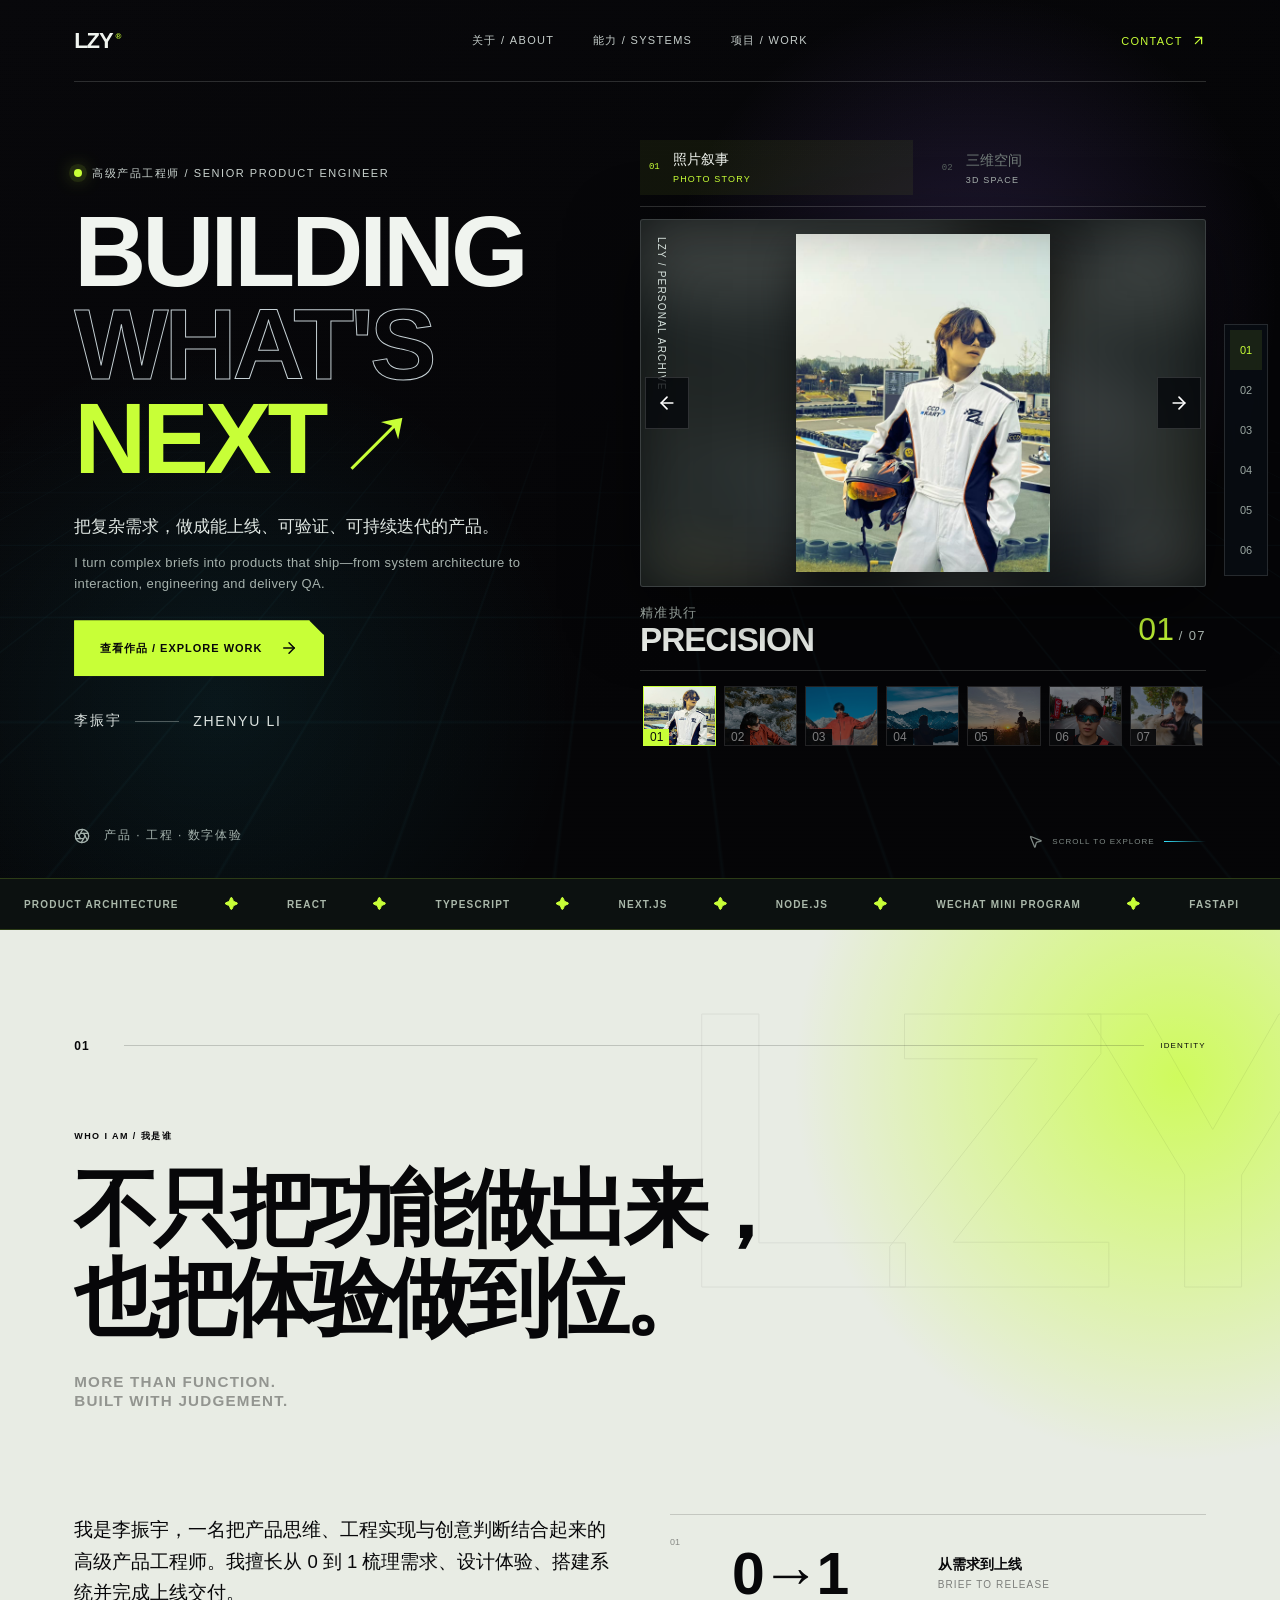
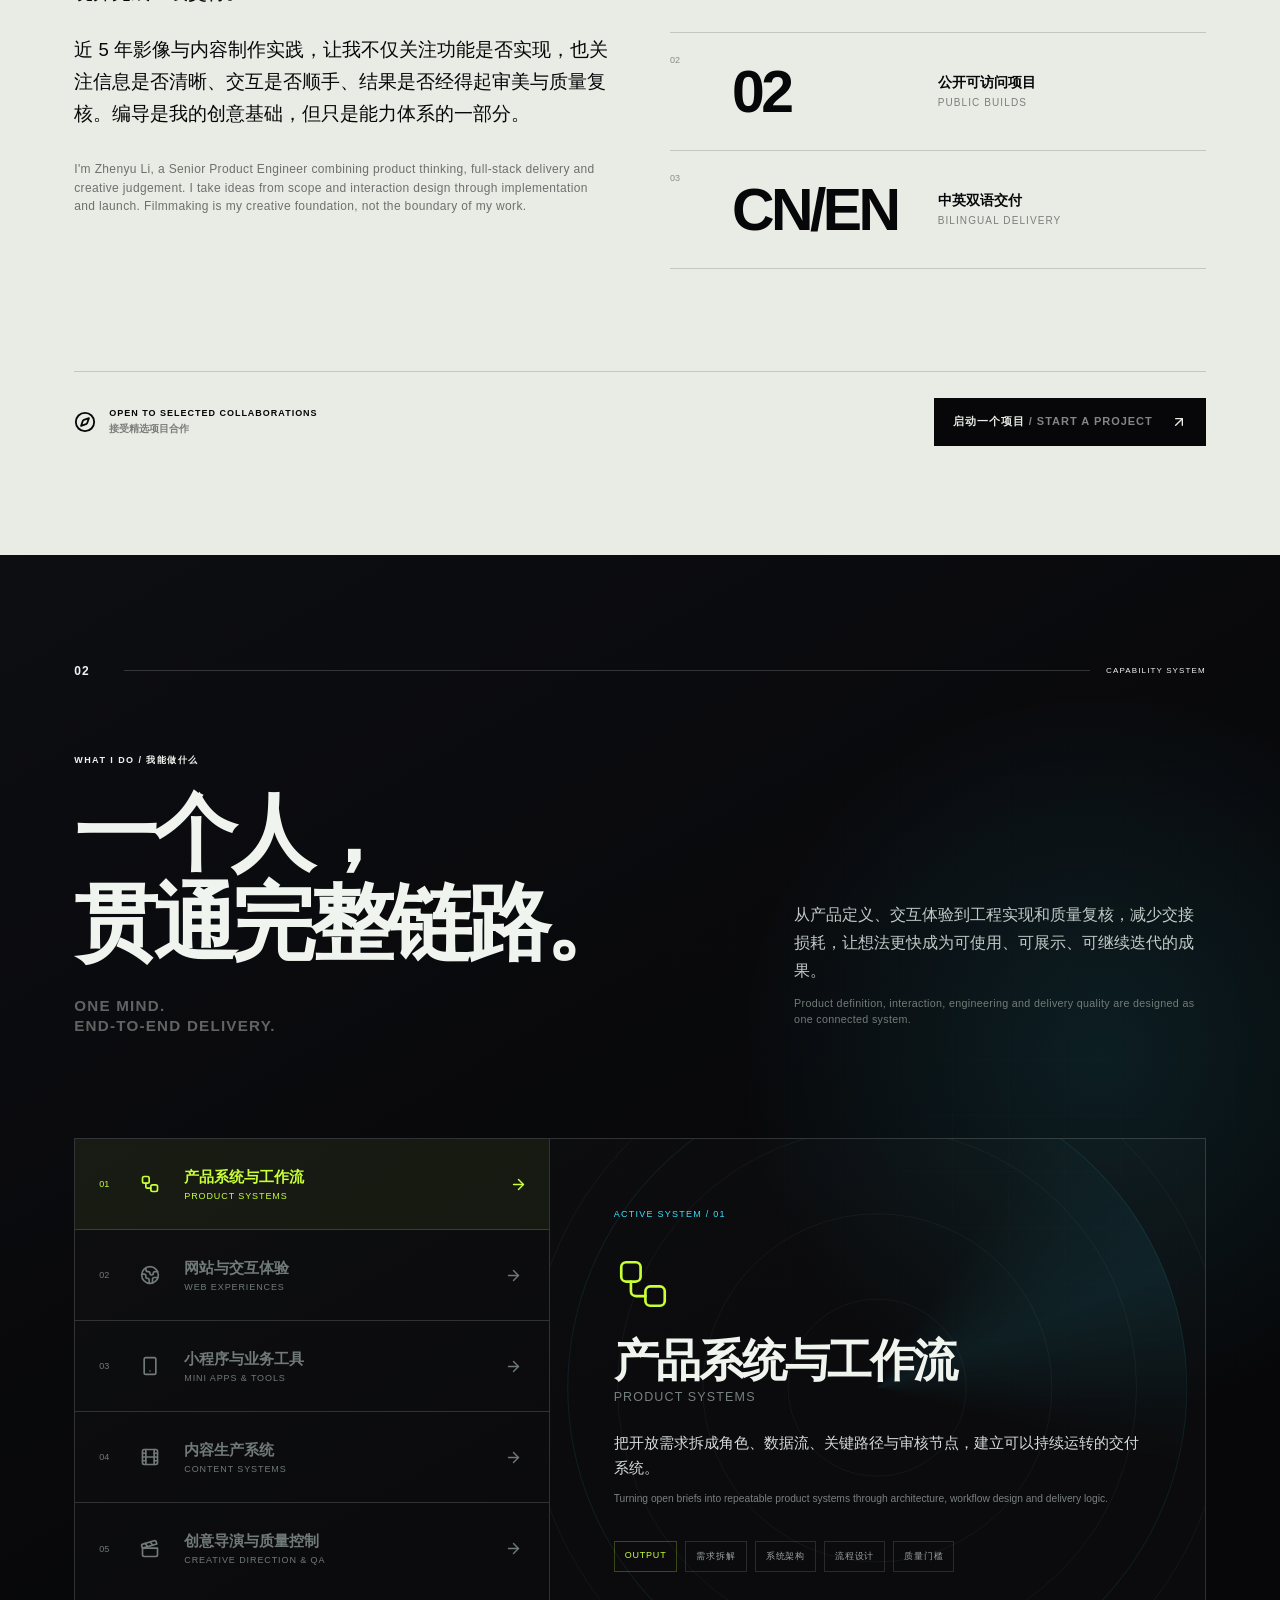
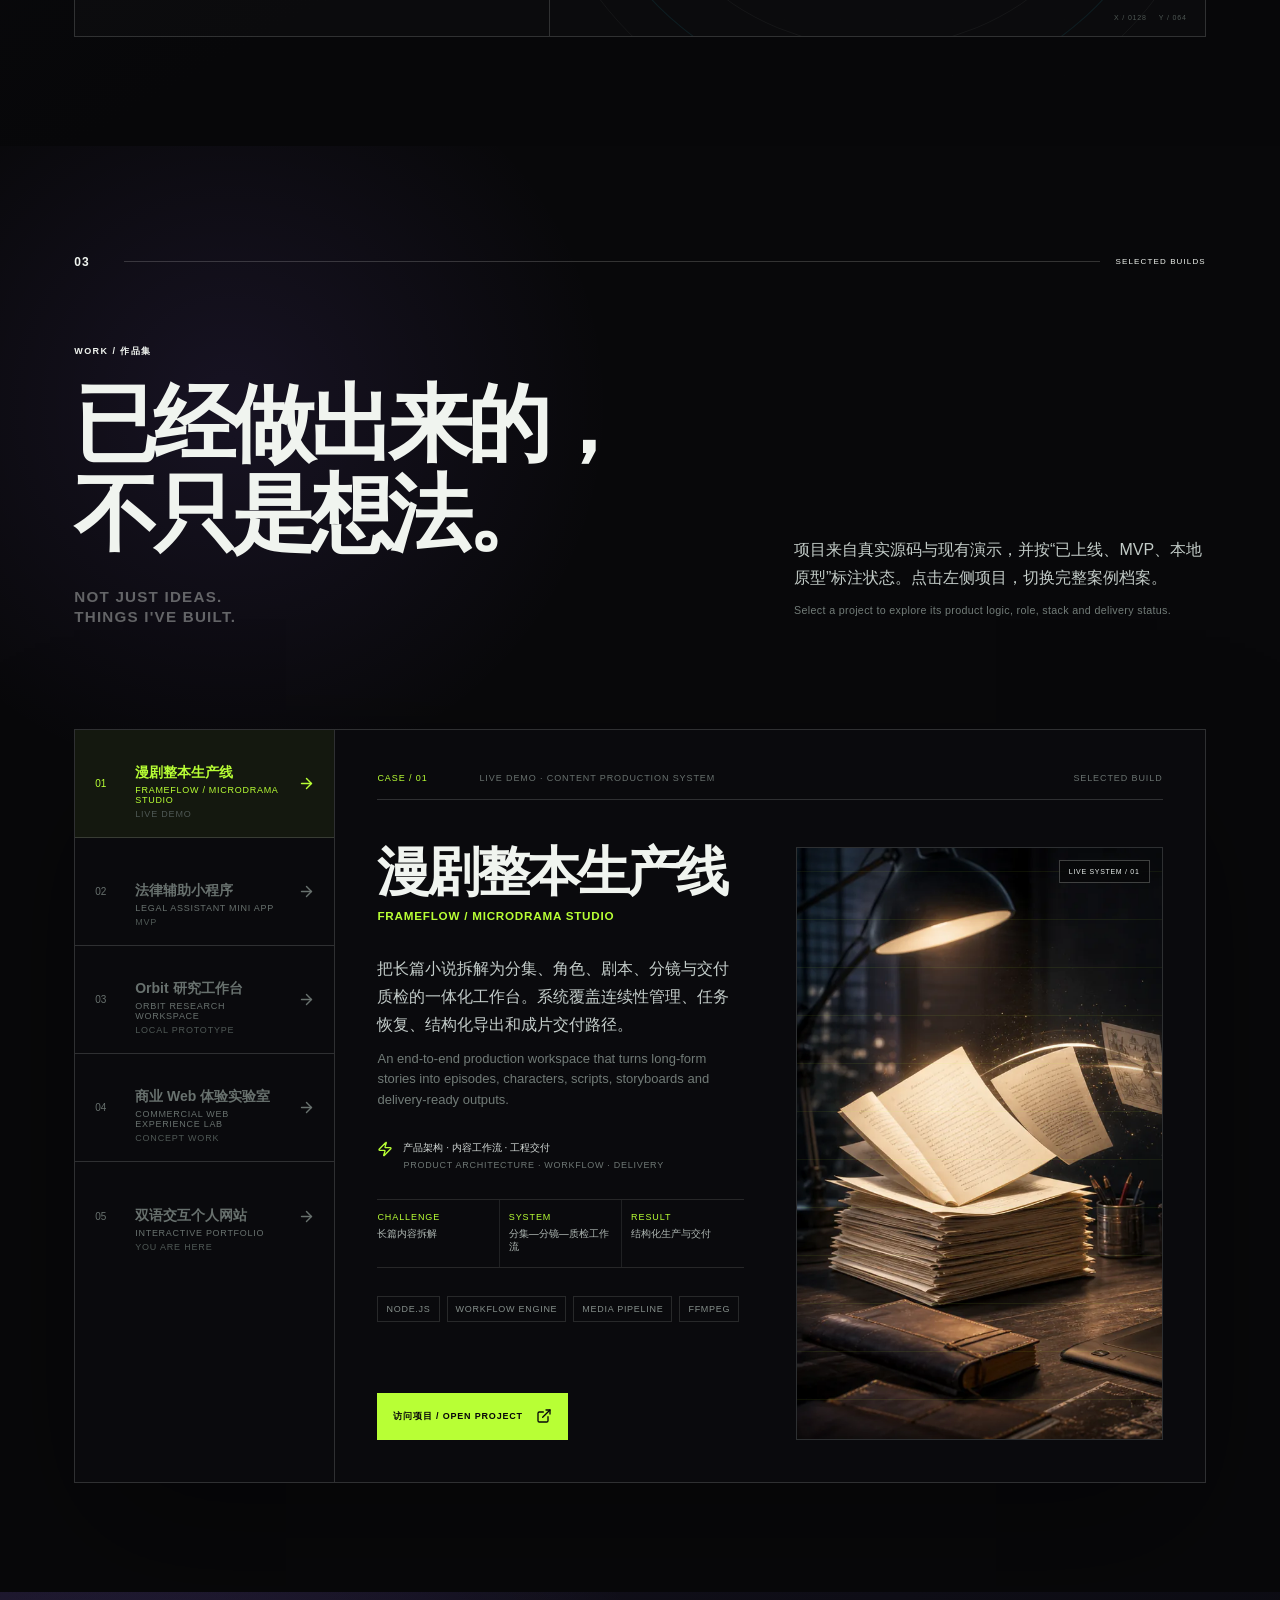
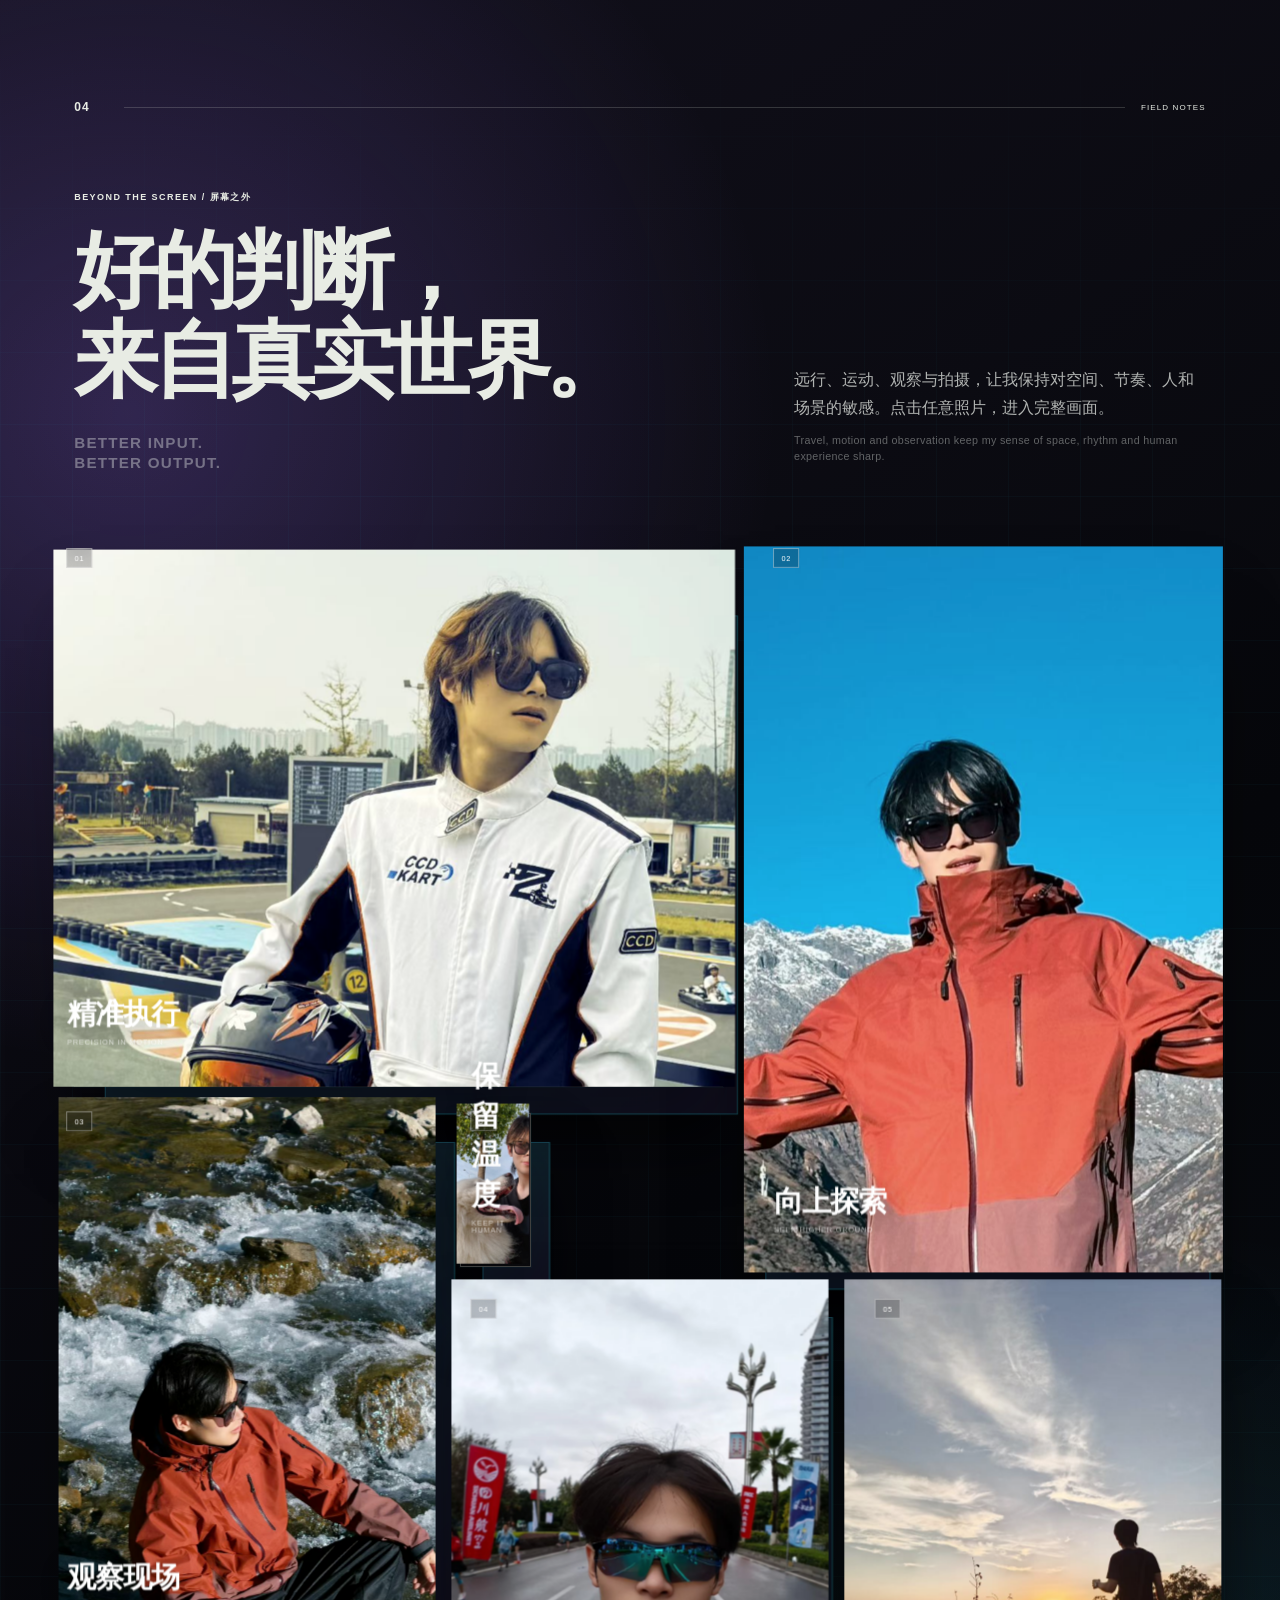
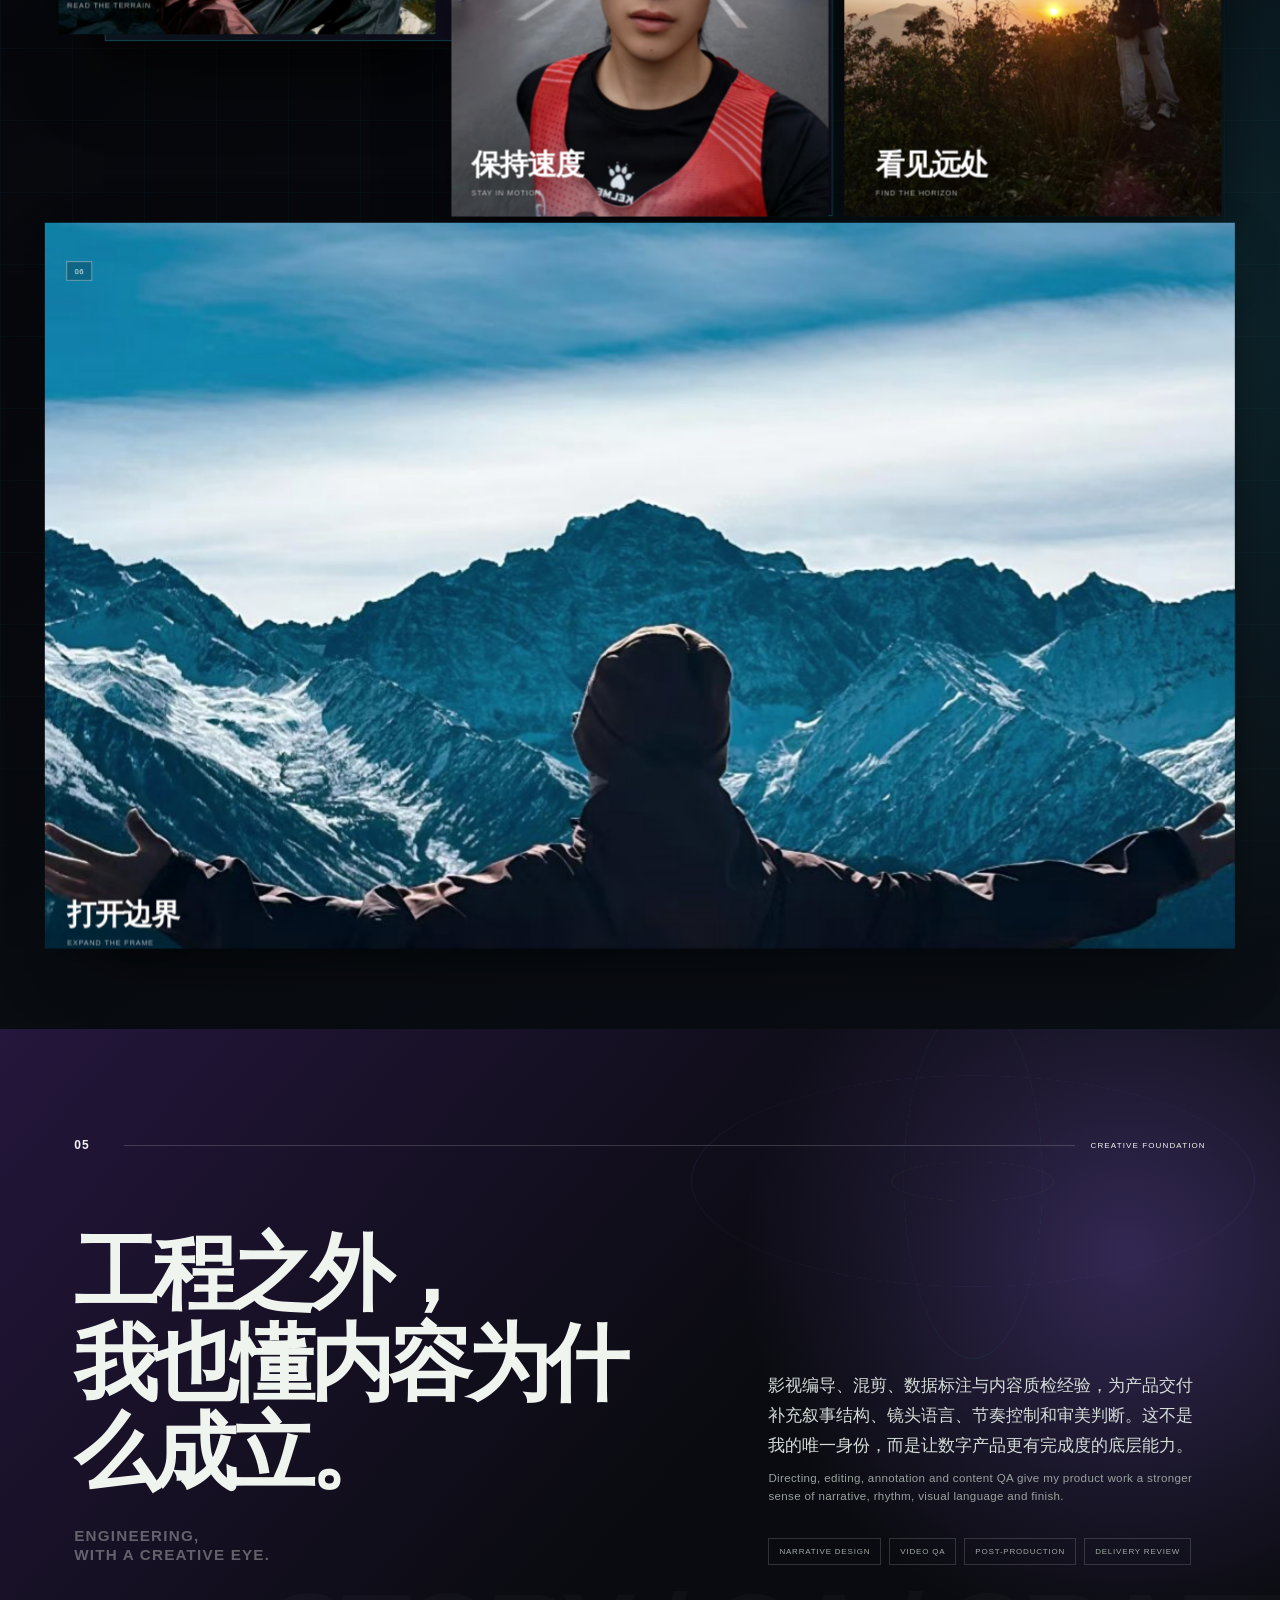
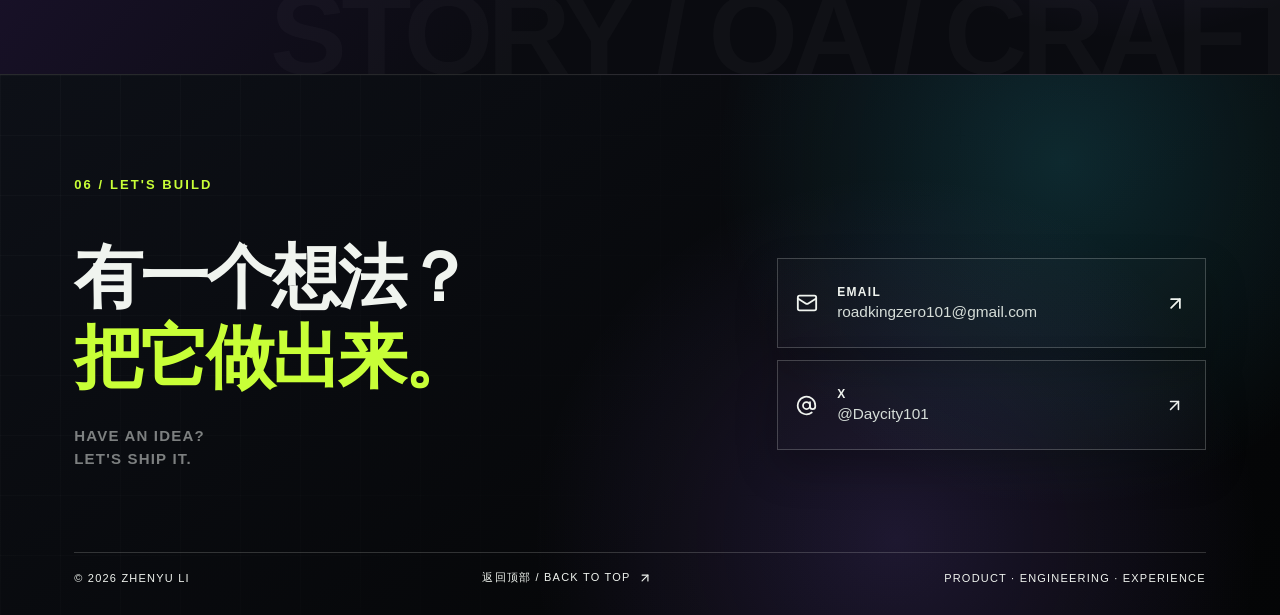
==== index.html @ 72f65be0 "Publish interactive 3D controls and photo viewer" ====
<!doctype html>
<html lang="zh-CN" translate="no" class="notranslate">
  <head>
    <meta charset="UTF-8" />
    <meta http-equiv="Content-Security-Policy" content="default-src 'self'; base-uri 'self'; object-src 'none'; script-src 'self'; style-src 'self' 'unsafe-inline' https://fonts.googleapis.com; font-src 'self' https://fonts.gstatic.com data:; img-src 'self' data: blob:; connect-src 'self'; media-src 'none'; frame-src 'none'; form-action 'none'; manifest-src 'self'; worker-src 'self' blob:; upgrade-insecure-requests" />
    <meta name="referrer" content="no-referrer" />
    <meta name="google" content="notranslate" />
    <meta name="viewport" content="width=device-width, initial-scale=1.0" />
    <meta name="description" content="把复杂需求做成可上线、可验证、可持续迭代的产品：从产品架构、交互体验到全栈实现，交付网站、微信小程序、业务工具与内容生产系统。" />
    <meta property="og:title" content="李振宇｜高级产品工程师 · 产品、工程与数字体验" />
    <meta property="og:description" content="产品架构、交互体验、全栈实现与完整交付。" />
    <meta property="og:image" content="/og-engineer.png" />
    <title>李振宇｜高级产品工程师 · 产品、工程与数字体验</title>
    <script type="module" crossorigin src="/assets/index-DLlQ-GCL.js"></script>
    <link rel="stylesheet" crossorigin href="/assets/index-OhyQdO5V.css">
  </head>
  <body>
    <div id="root"></div>
  </body>
</html>
---- assets/index-OhyQdO5V.css ----
@import "https://fonts.googleapis.com/css2?family=Kanit:wght@400;500;600;700;800;900&family=Noto+Sans+SC:wght@400;500;700;900&display=swap";:root{--ink:#070709;--ink-raised:#0e0f12;--paper:#e8ece4;--paper-strong:#f2f5ed;--text:#f0f4ef;--muted:#99a29e;--acid:#c8ff37;--cyan:#35e4ff;--orange:#ff6b43;--violet:#9d72ff;--line:#f0f4ef29;--dark-line:#07070929;--page-pad:clamp(22px, 5.8vw, 96px);--section-pad:clamp(86px, 8.5vw, 136px);--font-mono:"Kanit", monospace}*{box-sizing:border-box;margin:0;padding:0}html{scroll-behavior:smooth;background:var(--ink)}body{background:var(--ink);min-width:320px;color:var(--text);-webkit-font-smoothing:antialiased;font-family:Kanit,Noto Sans SC,sans-serif;overflow-x:hidden}button,a{color:inherit;font:inherit}a{text-decoration:none}button{background:0 0;border:0}button,a{-webkit-tap-highlight-color:transparent}button:focus-visible,a:focus-visible{outline:2px solid var(--cyan);outline-offset:4px}img{max-width:100%}::selection{color:var(--ink);background:var(--acid)}main{background:var(--ink);position:relative;overflow:clip}.scroll-progress{z-index:500;transform-origin:0;background:linear-gradient(90deg, var(--acid), var(--cyan), var(--violet));height:3px;position:fixed;inset:0 0 auto;box-shadow:0 0 16px #35e4ff8c}.pointer-glow{z-index:1;pointer-events:none;mix-blend-mode:screen;background:radial-gradient(circle,#35e4ff1c,#9d72ff0b 40%,#0000 70%);border-radius:50%;width:380px;height:380px;position:fixed}.hero{z-index:2;min-height:max(100svh,860px);padding:0 var(--page-pad) 36px;isolation:isolate;background:radial-gradient(circle at 76% 34%,#9d72ff2e,#0000 27%),radial-gradient(circle at 17% 80%,#35e4ff14,#0000 28%),linear-gradient(150deg,#08080b,#050507 66%);position:relative;overflow:hidden}.hero:before{content:"";z-index:-3;opacity:.55;background-color:#0000;background-image:linear-gradient(90deg,#0000 49.9%,#c8ff3717 50%,#0000 50.1%),linear-gradient(#0000 49.9%,#35e4ff12 50%,#0000 50.1%);background-position:0 0,0 0;background-repeat:repeat,repeat;background-size:220px 220px;background-attachment:scroll,scroll;background-origin:padding-box,padding-box;background-clip:border-box,border-box;position:absolute;inset:-40% -20%;transform:rotate(-9deg)}.hero-grid{z-index:-2;opacity:.38;transform-origin:50% 0;background-image:linear-gradient(#35e4ff33 1px,#0000 1px),linear-gradient(90deg,#35e4ff33 1px,#0000 1px);background-size:62px 62px;position:absolute;inset:48% -30% -55%;transform:perspective(520px)rotateX(63deg);-webkit-mask-image:linear-gradient(#0000,#000 16% 62%,#0000 92%);mask-image:linear-gradient(#0000,#000 16% 62%,#0000 92%)}.hero-noise{z-index:-1;pointer-events:none;opacity:.12;background-image:repeating-linear-gradient(0deg,#0000 0 3px,#ffffff0b 4px);position:absolute;inset:0}.nav{z-index:50;border-bottom:1px solid var(--line);grid-template-columns:1fr auto 1fr;align-items:center;max-width:1580px;height:82px;margin:0 auto;display:grid;position:relative}.nav-brand{letter-spacing:-.05em;width:max-content;font-size:22px;font-weight:900}.nav-brand span{color:var(--acid);letter-spacing:0;margin-left:3px;font-size:8px;position:relative;top:-9px}.nav-links{align-items:center;gap:clamp(20px,3vw,48px);display:flex}.nav-links a,.nav-contact{color:#c5cdca;letter-spacing:.12em;white-space:nowrap;font-size:10px;position:relative}.nav-links a:after{content:"";transform-origin:100%;background:var(--acid);height:1px;transition:transform .22s;position:absolute;bottom:-8px;left:0;right:0;transform:scaleX(0)}.nav-links a:hover:after{transform-origin:0;transform:scaleX(1)}.nav-contact{color:var(--acid);justify-self:end;align-items:center;gap:8px;display:inline-flex}.hero-layout{grid-template-columns:minmax(520px,1.06fr) minmax(500px,.94fr);align-items:center;gap:clamp(24px,4vw,72px);width:100%;max-width:1580px;min-height:calc(max(100svh,860px) - 118px);margin:0 auto;display:grid;position:relative}.hero-copy{z-index:6;padding:38px 0 82px;position:relative}.hero-kicker{color:#c9d2ce;letter-spacing:.14em;align-items:center;gap:10px;margin-bottom:clamp(26px,3vw,44px);font-size:10px;display:flex}.live-dot{background:var(--acid);border-radius:50%;width:8px;height:8px;animation:2.3s ease-in-out infinite live-pulse;box-shadow:0 0 0 5px #c8ff3717,0 0 18px #c8ff37cc}@keyframes live-pulse{50%{box-shadow:0 0 0 9px #c8ff3700,0 0 25px #c8ff37f2}}.hero h1{letter-spacing:-.075em;width:max-content;font-size:clamp(78px,9.15vw,154px);font-weight:900;line-height:.74;position:relative}.hero h1>span{display:block}.hero-title__outline{color:#0000;-webkit-text-stroke:1px #f0f4efb8;font-size:.82em}.hero-title__dot{color:var(--acid);-webkit-text-stroke:0;text-shadow:0 0 34px #c8ff378c;font-size:1.04em;position:absolute;bottom:-.06em;right:-.17em}.hero-intro{grid-template-columns:minmax(230px,.78fr) minmax(330px,1.22fr);align-items:end;gap:34px;max-width:760px;margin-top:clamp(38px,5vw,74px);display:grid}.hero-intro p{color:#e1e8e4;font-size:clamp(15px,1.22vw,20px);line-height:1.55}.hero-intro p small,.section-heading>p small,.about-manifesto>small,.foundation-copy p small{color:var(--muted);letter-spacing:.03em;margin-top:10px;font-size:.67em;line-height:1.55;display:block}.hero-actions{align-items:center;gap:24px;display:flex}.primary-action,.contact-button{border:1px solid var(--acid);min-height:54px;color:var(--ink);letter-spacing:.09em;background:var(--acid);justify-content:center;align-items:center;gap:18px;padding:0 20px;font-size:10px;font-weight:700;display:inline-flex;box-shadow:0 14px 40px #c8ff3721}.primary-action{clip-path:polygon(0 0,calc(100% - 15px) 0,100% 15px,100% 100%,0 100%);min-width:250px}.text-action{color:#c6d0cb;letter-spacing:.11em;border-bottom:1px solid #f0f4ef73;padding:10px 0;font-size:9px}.hero-signature{color:#dbe2df;letter-spacing:.12em;align-items:center;gap:14px;margin-top:clamp(46px,5.5vw,84px);font-size:10px;display:flex}.hero-signature i{background:#f0f4ef4d;width:44px;height:1px}.hero-signature small{color:#69736f;letter-spacing:.12em;margin-left:auto;font-size:8px}.hero-visual{z-index:5;height:min(760px,100svh - 110px);min-height:650px;position:relative}.hero-stage{isolation:isolate;perspective:1800px;width:100%;height:100%;transform-style:preserve-3d;touch-action:pan-y;position:relative}.hero-experience,.hero-experience__panel{width:100%;height:100%;position:relative}.hero-experience__panel{position:absolute;inset:0}.stage-mode-switch{z-index:24;-webkit-backdrop-filter:blur(14px);backdrop-filter:blur(14px);background:#05070ac7;border:1px solid #f0f4ef24;gap:5px;padding:4px;display:flex;position:absolute;top:18px;left:20px;box-shadow:0 16px 44px #00000047}.stage-mode-switch button{cursor:pointer;color:#727d79;text-align:left;background:0 0;border:1px solid #0000;grid-template-columns:18px 1fr;align-items:center;column-gap:6px;min-width:112px;min-height:37px;padding:6px 9px;transition:color .18s,border-color .18s,background .18s,transform .18s;display:grid}.stage-mode-switch button span{color:#56605c;font-family:var(--font-mono);grid-row:1/3;font-size:7px}.stage-mode-switch button small{color:#56605c;letter-spacing:.13em;font-size:5px}.stage-mode-switch button:hover,.stage-mode-switch button:focus-visible,.stage-mode-switch button.is-active{color:#f0f4ef;background:#c8ff3712;border-color:#c8ff376b;transform:translateY(-1px)}.stage-mode-switch button.is-active span,.stage-mode-switch button.is-active small{color:var(--acid)}.hero-stage--photo{overflow:clip}.hero-stage--photo:before{content:"";z-index:0;clip-path:polygon(0 0,calc(100% - 22px) 0,100% 22px,100% 100%,0 100%);pointer-events:none;background:radial-gradient(circle at 22% 38%,#35e4ff17,#0000 38%),radial-gradient(circle at 77% 68%,#c8ff3714,#0000 32%);border:1px solid #f0f4ef14;position:absolute;inset:5% 1% 5% 0}.hero-stage--webgl{clip-path:polygon(0 0,calc(100% - 28px) 0,100% 28px,100% 100%,0 100%);background:radial-gradient(circle at 50% 44%,#35e4ff1f,#0000 32%),radial-gradient(circle at 72% 72%,#9d72ff24,#0000 28%),linear-gradient(145deg,#10151be0,#0506098c);border:1px solid #f0f4ef24;overflow:hidden;box-shadow:inset 0 0 0 1px #ffffff05,inset 0 -90px 150px #0000006b,0 44px 110px #00000061}.hero-stage--webgl:before{content:"";z-index:1;opacity:.23;pointer-events:none;background-color:#0000;background-image:linear-gradient(#35e4ff1a 1px,#0000 1px),linear-gradient(90deg,#35e4ff1a 1px,#0000 1px);background-position:0 0,0 0;background-repeat:repeat,repeat;background-size:58px 58px;background-attachment:scroll,scroll;background-origin:padding-box,padding-box;background-clip:border-box,border-box;position:absolute;inset:0;-webkit-mask-image:linear-gradient(#0000 1%,#000 24% 76%,#0000);mask-image:linear-gradient(#0000 1%,#000 24% 76%,#0000)}.hero-stage--webgl:after{content:"";z-index:9;transform-origin:100% 0;pointer-events:none;background:#c8ff3714;border-left:1px solid #c8ff378c;width:28px;height:28px;position:absolute;top:0;right:0;transform:skewY(45deg)}.hero-immersive-stage{z-index:3;inset:0;position:absolute!important}.immersive-stage__canvas{z-index:2;touch-action:pan-y;outline:none}.webgl-shell{z-index:1;pointer-events:none;position:absolute;inset:8% 7% 10%}.webgl-shell:before,.webgl-shell:after,.webgl-shell i{content:"";border:1px solid #35e4ff21;border-radius:50%;position:absolute;inset:0;transform:rotateX(72deg)rotate(-8deg);box-shadow:0 0 38px #35e4ff0a}.webgl-shell:after{border-color:#9d72ff29;inset:12%;transform:rotateY(70deg)rotate(17deg)}.webgl-shell i:first-child{border-color:#c8ff3724;inset:21% 8%;transform:rotateX(58deg)rotate(42deg)}.webgl-shell i:nth-child(2){border-color:#35e4ff33;animation:3.6s ease-in-out infinite webgl-shell-pulse;inset:28%}.webgl-shell i:nth-child(3){border-color:#c8ff3738;animation:3.6s ease-in-out 1.2s infinite webgl-shell-pulse;inset:43%}@keyframes webgl-shell-pulse{0%,to{opacity:.25;scale:.82}50%{opacity:.9;scale:1.06}}.webgl-status{z-index:8;color:#68736f;letter-spacing:.14em;pointer-events:none;justify-content:space-between;align-items:center;font-size:7px;display:flex;position:absolute;top:18px;left:18px;right:18px}.webgl-status span{color:var(--cyan);align-items:center;gap:8px;display:inline-flex}.webgl-status span i{background:var(--acid);width:5px;height:5px;box-shadow:0 0 12px var(--acid);border-radius:50%;animation:1.6s ease-in-out infinite webgl-live}.webgl-loader{z-index:4;color:#74807b;letter-spacing:.16em;place-content:center;justify-items:center;gap:13px;font-size:7px;display:grid;position:absolute;inset:0}.webgl-loader span{background:#f0f4ef1f;width:54px;height:1px;overflow:hidden}.webgl-loader span:after{content:"";background:var(--acid);width:45%;height:100%;box-shadow:0 0 12px var(--acid);animation:1.1s ease-in-out infinite alternate webgl-load;display:block}@keyframes webgl-load{to{transform:translate(122%)}}@keyframes webgl-live{50%{opacity:.25}}.immersive-stage__node-label{border:1px solid color-mix(in srgb, var(--node-color) 55%, transparent);color:#eef7f5;min-width:104px;box-shadow:0 0 24px color-mix(in srgb, var(--node-color) 18%, transparent);-webkit-backdrop-filter:blur(10px);backdrop-filter:blur(10px);white-space:nowrap;text-align:left;background:#05070bc2;padding:7px 10px;transition:border-color .18s,transform .18s,background .18s;display:grid;transform:translateY(0)}.immersive-stage__node-label span{font-size:10px;font-weight:700}.immersive-stage__node-label small{color:var(--node-color);letter-spacing:.14em;margin-top:2px;font-size:6px}.immersive-stage__node-label.is-active{border-color:var(--node-color);background:#070a0feb;transform:translateY(-4px)}.immersive-stage__project-nav{z-index:8;gap:6px;display:flex;position:absolute;bottom:48px;right:17px}.immersive-stage__reset{z-index:8;cursor:pointer;color:#d9e6e1;min-height:34px;font-family:var(--font-mono);letter-spacing:.08em;-webkit-backdrop-filter:blur(10px);backdrop-filter:blur(10px);background:#05070bb8;border:1px solid #f0f4ef38;align-items:center;gap:6px;padding:7px 10px;font-size:8px;transition:border-color .18s,color .18s,background .18s;display:inline-flex;position:absolute;top:54px;left:15px}.immersive-stage__reset span{color:var(--acid);font-size:14px;line-height:1}.immersive-stage__reset small{color:#8b9994;letter-spacing:.1em;font-size:6px}.immersive-stage__reset:hover,.immersive-stage__reset:focus-visible{border-color:var(--acid);color:#fff;background:#0e150ef0}.immersive-stage__project-nav button{cursor:pointer;color:#fff;text-align:left;-webkit-backdrop-filter:blur(10px);backdrop-filter:blur(10px);background:#05070bbd;border:1px solid #ffffff21;grid-template-columns:9px 1fr;align-items:center;column-gap:7px;min-width:104px;min-height:44px;padding:7px 9px;transition:transform .18s,border-color .18s,background .18s;display:grid}.immersive-stage__project-nav button:hover,.immersive-stage__project-nav button:focus-visible{border-color:var(--node-color);background:#090d12eb;transform:translateY(-4px)}.immersive-stage__project-nav i{background:var(--node-color);width:6px;height:6px;box-shadow:0 0 12px var(--node-color);border-radius:50%;grid-row:1/3}.immersive-stage__project-nav span{font-size:8px;font-weight:650}.immersive-stage__project-nav small{color:#83908c;letter-spacing:.12em;grid-column:2;font-size:5px}.depth-field{z-index:0;pointer-events:none;width:120%;height:120%;position:absolute;inset:-10%}.hero-depth-plane{z-index:1;pointer-events:none;transform-style:preserve-3d;position:absolute}.hero-depth-plane--back{background-color:#0000;background-image:linear-gradient(#35e4ff14 1px,#0000 1px),linear-gradient(90deg,#35e4ff14 1px,#0000 1px);background-position:0 0,0 0;background-repeat:repeat,repeat;background-size:44px 44px;background-attachment:scroll,scroll;background-origin:padding-box,padding-box;background-clip:border-box,border-box;border:1px solid #35e4ff21;inset:11% 5% 18% 3%;transform:translateZ(-160px)rotateY(-17deg)rotateX(7deg);box-shadow:inset 0 0 120px #35e4ff09}.hero-depth-plane--front{filter:drop-shadow(0 0 16px #c8ff371a);border-top:1px solid #c8ff3747;border-right:1px solid #c8ff372e;width:31%;height:19%;top:7%;right:5%;transform:translateZ(185px)rotateY(-10deg)}.hero-depth-plane--front:before,.hero-depth-plane--front:after{content:"";background:var(--acid);position:absolute;box-shadow:0 0 15px #c8ff37b8}.hero-depth-plane--front:before{width:42%;height:3px;top:-2px;left:0}.hero-depth-plane--front:after{width:3px;height:36%;top:12px;right:-2px}.portrait-rig{transform-style:preserve-3d;cursor:grab;position:absolute;inset:3% 1% 11% 0}.portrait-rig:active{cursor:grabbing}.portrait-card{aspect-ratio:3/4;z-index:3;transform-origin:50%;clip-path:polygon(0 0,92% 0,100% 7%,100% 100%,0 100%);background:#121317;border:1px solid #f0f4ef47;width:auto;max-width:78%;height:79%;transition:top .42s cubic-bezier(.22,1,.36,1),width .42s cubic-bezier(.22,1,.36,1),height .42s cubic-bezier(.22,1,.36,1),aspect-ratio .42s cubic-bezier(.22,1,.36,1);position:absolute;top:10%;bottom:auto;left:50%;overflow:hidden;transform:translate(-50%)translateZ(-5px)rotateY(4deg)rotateX(-1deg);box-shadow:42px 72px 130px #000000ad,-14px 0 44px #35e4ff14,0 0 0 10px #ffffff05}.portrait-card--landscape{aspect-ratio:4/3;width:92%;max-width:none;height:auto;top:18%}.portrait-card:after{content:"";z-index:2;pointer-events:none;background:linear-gradient(#0707090d,#0000 45%,#070709d1),linear-gradient(115deg,#35e4ff14,#0000 32%,#c8ff370d);position:absolute;inset:0}.portrait-card>img{object-fit:cover;filter:saturate(.92)contrast(1.05);width:100%;height:100%;position:absolute;inset:0}.portrait-card__grid{z-index:3;opacity:.24;pointer-events:none;background-image:linear-gradient(#ffffff1a 1px,#0000 1px),linear-gradient(90deg,#ffffff1a 1px,#0000 1px);background-size:25% 20%;position:absolute;inset:0;-webkit-mask-image:linear-gradient(#000,#0000 42%,#000);mask-image:linear-gradient(#000,#0000 42%,#000)}.portrait-card__top,.portrait-card__bottom{z-index:4;color:#ffffffd1;display:flex;position:absolute;left:22px;right:22px}.portrait-card__top{letter-spacing:.14em;justify-content:space-between;font-size:8px;top:20px}.portrait-card__bottom{flex-direction:column;bottom:24px}.portrait-card__bottom span{color:var(--acid);letter-spacing:.13em;font-size:12px;font-weight:700}.portrait-card__bottom strong{color:#fff;letter-spacing:-.045em;margin-top:3px;font-size:clamp(28px,3vw,48px);font-weight:900;line-height:1}.portrait-card__bottom small{letter-spacing:.15em;margin-top:10px;font-size:8px}.portrait-orbit{z-index:1;pointer-events:none;transform-style:preserve-3d;border:1px solid #35e4ff38;border-radius:50%;position:absolute}.portrait-orbit:before,.portrait-orbit:after{content:"";background:var(--cyan);box-shadow:0 0 18px var(--cyan);border-radius:50%;position:absolute}.portrait-orbit--one{animation:14s linear infinite orbit-spin-one;inset:19% -2% -4% 3%;transform:translateZ(10px)rotateX(72deg)rotate(-18deg)}.portrait-orbit--one:before{width:6px;height:6px;top:13%;left:5%}.portrait-orbit--two{border-color:#c8ff372b;animation:18s linear infinite reverse orbit-spin-two;inset:1% 9% 4% -4%;transform:translateZ(72px)rotateY(70deg)rotate(11deg)}.portrait-orbit--two:after{background:var(--acid);width:5px;height:5px;box-shadow:0 0 18px var(--acid);bottom:19%;right:3%}@keyframes orbit-spin-one{to{transform:translateZ(10px)rotateX(72deg)rotate(342deg)}}@keyframes orbit-spin-two{to{transform:translateZ(72px)rotateY(70deg)rotate(371deg)}}.portrait-depth-tag{z-index:8;border-left:2px solid var(--acid);color:#c7d0cc;letter-spacing:.12em;background:#070709bf;padding:6px 7px;font-size:7px;position:absolute;transform:translateZ(95px)}.portrait-depth-tag--one{top:11%;left:1%}.portrait-depth-tag--two{border-color:var(--cyan);top:29%;right:12%}.hero-stage__hud{z-index:9;border-top:1px solid var(--line);color:#6d7773;letter-spacing:.12em;pointer-events:none;justify-content:space-between;align-items:center;padding-top:13px;font-size:8px;display:flex;position:absolute;bottom:10%;left:1%;right:3%}.hero-stage__hud span{color:var(--cyan);align-items:center;gap:7px;display:inline-flex}.hero-selector{z-index:12;overscroll-behavior-x:contain;scroll-snap-type:x proximity;scrollbar-width:none;gap:5px;scroll-padding-inline:2%;display:flex;position:absolute;bottom:1.5%;left:2%;right:2%;overflow-x:auto}.hero-selector::-webkit-scrollbar{display:none}.hero-selector button{cursor:pointer;color:#69736f;text-align:left;-webkit-backdrop-filter:blur(10px);backdrop-filter:blur(10px);scroll-snap-align:center;background:#070709b8;border:1px solid #f0f4ef26;flex:1;grid-template-columns:18px 1fr;align-items:center;column-gap:8px;width:auto;min-width:76px;min-height:41px;padding:0 7px;transition:color .18s,border-color .18s,transform .18s;display:grid}.hero-selector button span{grid-row:1/3;font-size:9px}.hero-selector button i{transform-origin:0;background:currentColor;width:100%;height:1px;transition:transform .22s;transform:scaleX(.25)}.hero-selector button b{letter-spacing:.1em;font-size:7px;font-weight:500}.hero-selector button:hover,.hero-selector button.is-active{color:var(--acid);border-color:#c8ff3799;transform:translateY(-4px)}.hero-selector button.is-active i{transform:scaleX(1)}.hero-coordinate{bottom:34px;left:var(--page-pad);color:#4f5955;letter-spacing:.13em;gap:14px;font-size:7px;display:flex;position:absolute}.scroll-cue{right:var(--page-pad);color:#7f8985;letter-spacing:.13em;align-items:center;gap:9px;font-size:8px;display:flex;position:absolute;bottom:29px}.scroll-cue i{background:linear-gradient(90deg, var(--cyan), transparent);width:42px;height:1px;animation:1.8s ease-in-out infinite cue-line;overflow:hidden}@keyframes cue-line{50%{transform-origin:100%;transform:scaleX(.4)}}.ticker{z-index:10;color:var(--ink);background:var(--acid);border-top:1px solid #07070929;border-bottom:1px solid #07070929;position:relative;overflow:hidden}.ticker-track{width:max-content;min-width:200%;animation:34s linear infinite ticker-move;display:flex}.ticker span{letter-spacing:.12em;white-space:nowrap;align-items:center;gap:46px;height:50px;padding:0 24px;font-size:10px;font-weight:700;display:flex}.ticker b{font-size:13px}@keyframes ticker-move{to{transform:translate(-50%)}}.about,.capabilities,.projects,.field-notes,.foundation{z-index:8;padding:var(--section-pad) var(--page-pad);position:relative}.about>*,.capabilities>*,.projects>*,.field-notes>*,.foundation>*{z-index:2;max-width:1480px;margin-left:auto;margin-right:auto;position:relative}.section-index{letter-spacing:.14em;grid-template-columns:34px 1fr auto;align-items:center;gap:16px;width:100%;margin-bottom:clamp(52px,6vw,92px);font-size:8px;display:grid}.section-index span{font-size:12px;font-weight:700}.section-index i{opacity:.18;background:currentColor;height:1px}.section-index b{font-weight:500}.section-eyebrow{color:currentColor;letter-spacing:.16em;margin-bottom:22px;font-size:9px;font-weight:600}.about{color:var(--ink);background:radial-gradient(circle at 92% 12%, #c8ff37c7, transparent 24%), var(--paper)}.about:before{content:"LZY";color:#0000;letter-spacing:-.1em;opacity:.06;-webkit-text-stroke:1px #000;font-size:min(31vw,470px);font-weight:900;line-height:.8;position:absolute;top:5%;right:-2%}.about-heading h2,.section-heading h2,.foundation h2,.footer h2{letter-spacing:-.065em;font-size:clamp(54px,6.6vw,108px);font-weight:900;line-height:.88}.about-heading h2 em,.section-heading h2 em,.foundation h2 em,.footer h2 em{font-style:normal}.about-heading h2 small,.section-heading h2 small,.foundation h2 small,.footer h2 small{color:#07070961;letter-spacing:.08em;margin-top:28px;font-size:.18em;font-weight:600;line-height:1.3;display:block}.about-grid{grid-template-columns:minmax(320px,.82fr) minmax(580px,1.18fr);align-items:start;gap:clamp(54px,8vw,130px);margin-top:clamp(68px,8vw,124px);display:grid}.about-manifesto{max-width:620px}.about-manifesto p{font-size:clamp(17px,1.45vw,23px);line-height:1.72}.about-manifesto p+p{margin-top:25px}.about-manifesto>small{color:#0707098a;margin-top:30px;font-size:12px}.about-proof{border-top:1px solid var(--dark-line)}.about-proof>div{border-bottom:1px solid var(--dark-line);grid-template-columns:44px minmax(120px,.7fr) 1fr;align-items:center;gap:18px;min-height:118px;display:grid}.about-proof>div>span{color:#0707096b;align-self:start;padding-top:22px;font-size:9px}.about-proof strong{letter-spacing:-.06em;font-size:clamp(40px,4.6vw,76px);font-weight:900}.about-proof p{font-size:14px;font-weight:700}.about-proof p small{color:#0707097a;letter-spacing:.11em;margin-top:5px;font-size:9px;font-weight:500;display:block}.about-footer{border-top:1px solid var(--dark-line);justify-content:space-between;align-items:center;margin-top:clamp(64px,8vw,120px);padding-top:26px;display:flex}.about-footer>div{letter-spacing:.11em;align-items:center;gap:13px;font-size:9px;font-weight:600;display:flex}.about-footer>div small{color:#0707097a;letter-spacing:0;margin-top:4px;font-size:10px;display:block}.contact-button{border-color:var(--ink);color:var(--paper);background:var(--ink);box-shadow:none}.contact-button i{opacity:.55;font-style:normal}.contact-button--compact{min-height:48px;padding-inline:18px;font-size:9px}.capabilities{background:radial-gradient(circle at 86% 42%,#35e4ff1a,#0000 28%),linear-gradient(150deg,#0d0e12,#070709 64%);overflow:hidden}.capabilities:before{content:"";opacity:.08;background-image:linear-gradient(#ffffff1f 1px,#0000 1px),linear-gradient(90deg,#ffffff1f 1px,#0000 1px);background-size:56px 56px;position:absolute;inset:0;-webkit-mask-image:radial-gradient(circle at 80%,#000,#0000 58%);mask-image:radial-gradient(circle at 80%,#000,#0000 58%)}.section-heading--split{grid-template-columns:minmax(520px,1.2fr) minmax(300px,.8fr);align-items:end;gap:clamp(48px,8vw,130px);display:grid}.section-heading>p{color:#c2cbc7;max-width:560px;padding-bottom:8px;font-size:clamp(14px,1.25vw,19px);line-height:1.75}.section-heading>p small{color:#727c78}.section-heading h2 small{color:#f0f4ef61}.capability-system{border:1px solid var(--line);background:#ffffff04;grid-template-columns:minmax(330px,.84fr) minmax(520px,1.16fr);margin-top:clamp(68px,8vw,118px);display:grid}.capability-nav{border-right:1px solid var(--line)}.capability-nav button{border-bottom:1px solid var(--line);cursor:pointer;color:#707a76;text-align:left;grid-template-columns:27px 30px 1fr 20px;align-items:center;gap:14px;width:100%;min-height:91px;padding:0 24px;transition:color .18s,background .18s;display:grid}.capability-nav button:last-child{border-bottom:0}.capability-nav button>span{font-size:9px}.capability-nav button strong{font-size:15px;font-weight:600}.capability-nav button small{letter-spacing:.1em;margin-top:4px;font-size:8px;font-weight:500;display:block}.capability-nav button:hover,.capability-nav button.is-active{color:var(--acid);background:#c8ff370e}.capability-nav button.is-active>svg:last-child{transform:translate(5px)}.capability-display{isolation:isolate;place-items:center;min-height:455px;padding:clamp(32px,5vw,78px);display:grid;position:relative;overflow:hidden}.capability-radar{z-index:-1;opacity:.62;position:absolute;inset:-12%}.capability-radar:before{content:"";aspect-ratio:1;background:conic-gradient(from 30deg,#0000,#35e4ff1f,#0000 21%,#0000);border:1px solid #35e4ff24;border-radius:50%;width:76%;animation:10s linear infinite radar-spin;position:absolute;top:50%;left:50%;transform:translate(-50%,-50%)}.capability-radar i{border:1px solid #f0f4ef13;border-radius:50%;position:absolute;top:50%;left:50%;transform:translate(-50%,-50%)}.capability-radar i:first-child{aspect-ratio:1;width:22%}.capability-radar i:nth-child(2){aspect-ratio:1;width:43%}.capability-radar i:nth-child(3){aspect-ratio:1;width:64%}.capability-radar i:nth-child(4){aspect-ratio:1;width:86%}@keyframes radar-spin{to{transform:translate(-50%,-50%)rotate(360deg)}}.capability-display__content{width:100%;max-width:620px}.capability-display__content>span{color:var(--cyan);letter-spacing:.14em;font-size:8px}.capability-display__content>svg{color:var(--acid);margin:34px 0 25px;display:block}.capability-display h3{letter-spacing:-.05em;font-size:clamp(31px,3.5vw,56px);font-weight:800;line-height:1}.capability-display h3 small{color:#77817d;letter-spacing:.09em;margin-top:8px;font-size:.28em;font-weight:500;display:block}.capability-display p{color:#d5dcd9;max-width:580px;margin-top:26px;font-size:clamp(14px,1.18vw,18px);line-height:1.7}.capability-display p small{color:#78827e;margin-top:10px;font-size:.68em;line-height:1.55;display:block}.capability-output{flex-wrap:wrap;gap:8px;margin-top:34px;display:flex}.capability-output span,.capability-output b{color:#9aa49f;letter-spacing:.09em;border:1px solid #f0f4ef21;padding:8px 10px;font-size:8px;font-weight:500}.capability-output span{color:var(--acid);border-color:#c8ff3740}.capability-display__coordinates{color:#4e5753;letter-spacing:.12em;gap:12px;font-size:7px;display:flex;position:absolute;bottom:15px;right:18px}.projects{background:radial-gradient(circle at 18% 18%,#9d72ff1a,#0000 24%),#08080a}.project-console{border:1px solid var(--line);background:#0a0a0d;grid-template-columns:minmax(300px,.33fr) minmax(660px,.67fr);margin-top:clamp(68px,8vw,118px);display:grid;box-shadow:0 60px 140px #0000005c}.project-index{border-right:1px solid var(--line)}.project-index button{border-bottom:1px solid var(--line);cursor:pointer;color:#68716e;text-align:left;grid-template-rows:1fr auto;grid-template-columns:28px 1fr 16px;align-items:center;gap:4px 12px;width:100%;min-height:108px;padding:18px 20px;transition:color .18s,background .18s;display:grid}.project-index button:last-child{border-bottom:0}.project-index button>span{grid-row:1/3;font-size:10px}.project-index button strong{align-self:end;font-size:14px;font-weight:600}.project-index button small{letter-spacing:.08em;margin-top:3px;font-size:7px;font-weight:500;display:block}.project-index button i{color:#4f5855;letter-spacing:.09em;align-self:start;font-size:7px;font-style:normal}.project-index button>svg{grid-area:1/3/3}.project-index button:hover,.project-index button.is-active{color:var(--accent);background:color-mix(in srgb, var(--accent) 6%, transparent)}.project-dossier{min-width:0;padding:clamp(22px,3.3vw,48px);overflow:hidden}.project-dossier__head{border-bottom:1px solid var(--line);color:#69726f;letter-spacing:.1em;grid-template-columns:90px 1fr auto;align-items:center;gap:12px;padding-bottom:16px;font-size:7px;display:grid}.project-dossier__head span{color:var(--accent)}.project-dossier__head i{text-overflow:ellipsis;white-space:nowrap;font-style:normal;overflow:hidden}.project-dossier__head b{font-weight:500}.project-dossier__grid{grid-template-columns:minmax(290px,.82fr) minmax(420px,1.18fr);align-items:stretch;gap:clamp(30px,4vw,64px);min-height:640px;padding-top:clamp(28px,3.7vw,56px);display:grid}.project-dossier__copy{flex-direction:column;align-items:flex-start;min-width:0;display:flex}.project-dossier h3{letter-spacing:-.06em;font-size:clamp(35px,4.15vw,68px);font-weight:900;line-height:.94}.project-dossier h3 small{color:var(--accent);letter-spacing:.065em;margin-top:11px;font-size:.22em;font-weight:600;line-height:1.35;display:block}.project-dossier__copy>p{color:#c4cdca;margin-top:31px;font-size:clamp(13px,1vw,16px);line-height:1.74}.project-dossier__copy>p small{color:#717b77;margin-top:10px;font-size:.72em;line-height:1.56;display:block}.project-role{color:var(--accent);gap:10px;margin-top:30px;display:flex}.project-role span{color:#d3d9d6;font-size:11px;line-height:1.35}.project-role small{color:#6e7774;letter-spacing:.08em;margin-top:4px;font-size:8px;display:block}.project-evidence{border-top:1px solid #f0f4ef1f;border-bottom:1px solid #f0f4ef1f;grid-template-columns:repeat(3,1fr);width:100%;margin-top:28px;display:grid}.project-evidence>div{border-right:1px solid #f0f4ef1a;min-width:0;padding:12px 9px 13px 0}.project-evidence>div+div{padding-left:9px}.project-evidence>div:last-child{border-right:0}.project-evidence span,.project-evidence b{display:block}.project-evidence span{color:var(--accent);letter-spacing:.1em;font-size:6px}.project-evidence b{color:#aeb7b3;text-overflow:ellipsis;margin-top:5px;font-size:9px;font-weight:500;line-height:1.35;overflow:hidden}.tag-row{flex-wrap:wrap;gap:7px;margin-top:28px;display:flex}.tag-row span{color:#86908c;letter-spacing:.08em;border:1px solid #f0f4ef21;padding:7px 8px;font-size:7px}.project-link{border:1px solid var(--accent);min-height:47px;color:var(--ink);letter-spacing:.09em;background:var(--accent);align-items:center;gap:13px;margin-top:auto;padding:0 15px;font-size:8px;font-weight:700;display:inline-flex}.project-link--static{color:#76807c;background:0 0;border-color:#f0f4ef29}.project-visual{background:#111216;border:1px solid #f0f4ef21;min-width:0;min-height:510px;position:relative;overflow:hidden}.project-visual:after{content:"";z-index:4;pointer-events:none;position:absolute;inset:0;box-shadow:inset 0 0 70px #00000057}.visual-badge{z-index:8;color:#e9efec;letter-spacing:.1em;-webkit-backdrop-filter:blur(10px);backdrop-filter:blur(10px);background:#070709b8;border:1px solid #f0f4ef3d;padding:7px 9px;font-size:7px;position:absolute;top:12px;right:12px}.project-visual--image img{object-fit:cover;object-position:top left;width:100%;height:100%;transition:transform .6s cubic-bezier(.22,1,.36,1)}.project-dossier:hover .project-visual--image img{transform:scale(1.035)}.visual-scan{z-index:3;pointer-events:none;background:linear-gradient(#0000 0 48%,#c8ff3714 49%,#0000 50% 100%) 0 0/100% 48px;animation:4.6s linear infinite scan-move;position:absolute;inset:0}@keyframes scan-move{to{background-position-y:96px}}.project-visual--legal{background:radial-gradient(circle at 50% 48%,#ff6b4338,#0000 33%),linear-gradient(145deg,#201712,#0d0d10);place-items:center;display:grid}.phone-shell{aspect-ratio:.51;color:#191b1f;background:#f0eee6;border:7px solid #1f2025;border-radius:31px;width:min(50%,270px);min-width:215px;padding:18px;transition:transform .35s;position:relative;transform:rotate(-4deg);box-shadow:0 35px 70px #00000080}.project-dossier:hover .phone-shell{transform:rotate(0)translateY(-6px)}.phone-status{justify-content:space-between;font-size:7px;display:flex}.phone-status i{background:#1a1b1e;border-radius:20px;width:38px;height:10px}.phone-shell>p{color:#a34b2e;margin-top:30px;font-size:8px;font-weight:700}.phone-shell h4{margin-top:8px;font-size:24px;line-height:1.1}.phone-shell>small{color:#7b7973;font-size:7px}.legal-input{color:#99958d;background:#faf9f4;border:1px solid #d8d3c6;border-radius:10px;min-height:80px;margin-top:20px;padding:11px;font-size:7px}.legal-grid{grid-template-columns:1fr 1fr;gap:7px;margin-top:12px;display:grid}.legal-grid b{background:#e8e4d8;border-radius:7px;padding:10px 7px;font-size:7px}.legal-action{color:#fff;background:#ae4c2c;border-radius:8px;justify-content:space-between;align-items:center;min-height:34px;margin-top:12px;padding:0 10px;font-size:7px;display:flex}.project-visual--orbit{background:radial-gradient(circle at 68% 35%,#35e4ff2e,#0000 31%),#07090d;place-items:center;display:grid}.orbit-workspace{aspect-ratio:1.36;background:#0a0d13;border:1px solid #80e9ff33;grid-template-columns:.37fr 1fr;width:88%;transition:transform .4s;display:grid;overflow:hidden;transform:perspective(900px)rotateY(-5deg)rotateX(3deg);box-shadow:0 30px 70px #00000085}.project-dossier:hover .orbit-workspace{transform:perspective(900px)rotateY(0)rotateX(0)translateY(-5px)}.orbit-workspace aside{color:#71848d;background:#090b10;border-right:1px solid #80e9ff1f;flex-direction:column;gap:12px;padding:18px 14px;font-size:6px;display:flex}.orbit-workspace aside strong{color:#d8f5fb;letter-spacing:.15em;font-size:15px}.orbit-workspace aside span{color:#48616b;letter-spacing:.12em;font-size:5px}.orbit-workspace aside div{color:var(--cyan);border:1px solid #35e4ff33;margin:9px 0 5px;padding:8px}.orbit-canvas{background-color:#0000;background-image:linear-gradient(#35e4ff09 1px,#0000 1px),linear-gradient(90deg,#35e4ff09 1px,#0000 1px);background-position:0 0,0 0;background-repeat:repeat,repeat;background-size:24px 24px;background-attachment:scroll,scroll;background-origin:padding-box,padding-box;background-clip:border-box,border-box;flex-direction:column;justify-content:center;padding:13% 9%;display:flex;position:relative}.orbit-canvas>span{color:var(--cyan);letter-spacing:.13em;font-size:6px}.orbit-canvas h4{color:#e6f4f7;margin-top:12px;font-size:clamp(17px,2.1vw,34px);line-height:.98}.orbit-modes{gap:6px;margin-top:20px;display:flex}.orbit-modes b{color:#6ea0ae;border:1px solid #35e4ff26;padding:5px 7px;font-size:5px}.orbit-input{color:#5b747d;background:#080b11e0;border:1px solid #35e4ff29;justify-content:space-between;align-items:center;margin-top:auto;padding:11px;font-size:6px;display:flex}.project-visual--web-lab{background:radial-gradient(circle at 80% 20%,#9d72ff38,#0000 30%),#111016;grid-template-rows:1.2fr .8fr;grid-template-columns:1fr 1fr;gap:12px;padding:16px;display:grid}.lab-shot{background:#14151a;border:1px solid #f0f4ef26;position:relative;overflow:hidden}.lab-shot--verdant{grid-row:1/3}.lab-shot img{object-fit:cover;object-position:top center;width:100%;height:100%;transition:transform .65s cubic-bezier(.22,1,.36,1)}.lab-shot figcaption{color:#edf1ef;letter-spacing:.09em;-webkit-backdrop-filter:blur(8px);backdrop-filter:blur(8px);background:#070709bd;padding:7px;font-size:6px;position:absolute;bottom:7px;left:7px;right:7px}.project-dossier:hover .lab-shot img{transform:scale(1.04)}.project-visual--portfolio{background:radial-gradient(circle at 72% 35%,#c8ff3733,#0000 29%),linear-gradient(145deg,#171913,#08090a 68%);flex-direction:column;justify-content:center;padding:9%;display:flex}.portfolio-visual__type{z-index:2;position:relative}.portfolio-visual__type span{color:var(--acid);letter-spacing:.14em;font-size:7px}.portfolio-visual__type strong{color:#f0f4ef;letter-spacing:-.07em;margin-top:12px;font-size:clamp(30px,3.4vw,56px);font-weight:900;line-height:.94;display:block}.project-visual--portfolio>img{z-index:1;object-fit:contain;filter:drop-shadow(0 35px 32px #00000094);width:40%;height:66%;transition:transform .5s cubic-bezier(.22,1,.36,1);position:absolute;top:17%;right:6%}.project-dossier:hover .project-visual--portfolio>img{transform:translateY(-8px)rotate(1deg)}.portfolio-visual__code{z-index:5;color:var(--cyan);letter-spacing:.11em;background:#070709b3;border:1px solid #35e4ff38;padding:7px 9px;font-size:6px;position:absolute;bottom:22px;left:9%}.field-notes{color:var(--paper);background:radial-gradient(circle at 10% 16%,#9d72ff3d,#0000 26%),radial-gradient(circle at 90% 72%,#35e4ff1f,#0000 30%),linear-gradient(145deg,#12101c 0%,#07080c 48%,#0b1016 100%);overflow:hidden}.field-notes:before{content:"";opacity:.16;pointer-events:none;background-image:linear-gradient(#35e4ff2e 1px,#0000 1px),linear-gradient(90deg,#35e4ff2e 1px,#0000 1px);background-size:72px 72px;position:absolute;inset:0;-webkit-mask-image:linear-gradient(#0000,#000 18% 82%,#0000);mask-image:linear-gradient(#0000,#000 18% 82%,#0000)}.field-notes .section-heading>p{color:#f0f4efb8}.field-notes .section-heading>p small,.field-notes .section-heading h2 small{color:#f0f4ef61}.field-grid{grid-template-columns:repeat(12,1fr);grid-auto-flow:dense;perspective:1600px;transform-style:preserve-3d;grid-auto-rows:clamp(128px,12vw,178px);gap:clamp(16px,2vw,30px);margin-top:clamp(68px,8vw,120px);display:grid}.field-card{cursor:zoom-in;color:#fff;text-align:left;min-width:0;transform-style:preserve-3d;will-change:transform;background:#111;border:1px solid #f0f4ef33;position:relative;overflow:visible;box-shadow:0 40px 74px #00000057,0 0 0 1px #35e4ff08}.field-card:first-child{grid-area:span 3/1/auto/8}.field-card:nth-child(2){grid-area:span 4/8/auto/13}.field-card:nth-child(3){grid-area:span 3/1/auto/5}.field-card:nth-child(4){grid-area:span 3/5/auto/9}.field-card:nth-child(5){grid-area:span 3/9/auto/13}.field-card:nth-child(6){grid-area:span 4/1/auto/13}.field-card__depth{z-index:-2;pointer-events:none;background:linear-gradient(135deg,#35e4ff29,#9d72ff14),#07080d;border:1px solid #35e4ff47;position:absolute;inset:0;transform:translate3d(18px,19px,-35px);box-shadow:0 32px 68px #00000080}.field-card:after{content:"";z-index:2;pointer-events:none;clip-path:inset(0);background:linear-gradient(#07070914,#0000 46%,#070709e0),linear-gradient(105deg,#35e4ff14,#0000 34%,#9d72ff14);position:absolute;inset:0}.field-card img{object-fit:cover;clip-path:inset(0);filter:saturate(.82)contrast(1.04);width:100%;height:100%;transition:transform .75s cubic-bezier(.22,1,.36,1),filter .35s;transform:translateZ(28px)scale(1.035)}.field-card--wide img{object-position:50% 46%}.field-card--portrait img,.field-card--tall img{object-position:50% 42%}.field-card:nth-child(2) img{object-position:50% 32%}.field-card:nth-child(3) img{object-position:50% 36%}.field-card:nth-child(4) img{object-position:50% 44%}.field-card:nth-child(5) img{object-position:50% 38%}.field-card:hover img{filter:saturate(1.06)contrast(1.03);transform:translateZ(52px)scale(1.07)}.field-card__laser{z-index:3;pointer-events:none;position:absolute;inset:-1px;overflow:hidden;transform:translateZ(56px)}.field-card__laser:after{content:"";opacity:0;filter:blur(2px);background:linear-gradient(90deg,#0000,#ffffffa6,#0000);width:12%;transition:left .7s cubic-bezier(.22,1,.36,1),opacity .18s;position:absolute;top:-28%;bottom:-28%;left:-20%;transform:rotate(15deg)}.field-card:hover .field-card__laser:after{opacity:.75;left:110%}.field-card__index,.field-card__caption,.field-card__open{z-index:4;position:absolute;transform:translateZ(72px)}.field-card__index{letter-spacing:.1em;-webkit-backdrop-filter:blur(7px);backdrop-filter:blur(7px);background:#07070938;border:1px solid #ffffff61;padding:5px 7px;font-size:7px;top:17px;left:17px}.field-card__caption{bottom:18px;left:18px;right:18px}.field-card__caption strong{letter-spacing:-.04em;text-shadow:0 8px 28px #0000007a;font-size:clamp(19px,2.2vw,34px);display:block}.field-card__caption small{color:#ffffffad;letter-spacing:.11em;margin-top:4px;font-size:7px;display:block}.field-card__open{letter-spacing:.08em;opacity:0;-webkit-backdrop-filter:blur(7px);backdrop-filter:blur(7px);background:#07070947;border:1px solid #ffffff59;align-items:center;gap:5px;padding:5px 7px;font-size:6px;transition:opacity .18s,transform .18s;display:flex;top:17px;right:17px;transform:translateY(-4px)}.field-card:hover .field-card__open{opacity:1;transform:translateY(0)}.lightbox{z-index:1000;-webkit-backdrop-filter:blur(20px);backdrop-filter:blur(20px);background:#040406eb;place-items:center;padding:clamp(24px,5vw,76px);display:grid;position:fixed;inset:0}.lightbox:before{content:"";opacity:.1;pointer-events:none;background-image:linear-gradient(#ffffff1f 1px,#0000 1px),linear-gradient(90deg,#ffffff1f 1px,#0000 1px);background-size:56px 56px;position:absolute;inset:0}.lightbox figure{z-index:2;touch-action:pan-y;background:#111216;grid-template-columns:1fr 180px;max-width:min(1050px,78vw);max-height:82vh;display:grid;position:relative;overflow:hidden;box-shadow:0 48px 130px #000000a6}.lightbox figure>img{object-fit:contain;background:#08080a;width:100%;height:82vh;max-height:82vh}.lightbox figcaption{color:#f0f4ef;background:#111216;flex-direction:column;justify-content:flex-end;padding:22px;display:flex}.lightbox figcaption span{color:var(--acid);letter-spacing:.12em;margin-bottom:auto;font-size:8px}.lightbox figcaption strong{font-size:25px;line-height:1.06}.lightbox figcaption small{color:#7e8884;letter-spacing:.1em;margin-top:8px;font-size:8px}.lightbox__close,.lightbox__arrow{z-index:6;cursor:pointer;color:#eef3ef;-webkit-backdrop-filter:blur(10px);backdrop-filter:blur(10px);background:#0707099e;border:1px solid #f0f4ef3d;border-radius:50%;place-items:center;width:46px;height:46px;transition:color .18s,border-color .18s,background .18s;display:grid;position:absolute}.lightbox__close:hover,.lightbox__arrow:hover{border-color:var(--acid);color:var(--ink);background:var(--acid)}.lightbox__close{top:26px;right:26px}.lightbox__arrow{top:50%;transform:translateY(-50%)}.lightbox__arrow--left{left:26px}.lightbox__arrow--right{right:26px}.foundation{background:radial-gradient(circle at 88% 35%,#9d72ff47,#0000 32%),linear-gradient(132deg,#24163c,#0a0b10 58%);overflow:hidden}.foundation:before{content:"STORY / QA / CRAFT";color:#ffffff07;letter-spacing:-.05em;white-space:nowrap;font-size:9vw;font-weight:900;position:absolute;bottom:-4%;right:-2%}.foundation-grid{grid-template-columns:minmax(500px,1.15fr) minmax(330px,.85fr);align-items:end;gap:clamp(54px,8vw,130px);display:grid}.foundation h2 small{color:#f0f4ef5c}.foundation-copy p{color:#d4dcd8;font-size:clamp(15px,1.35vw,21px);line-height:1.75}.foundation-tags{flex-wrap:wrap;gap:8px;margin-top:32px;display:flex}.foundation-tags span{color:#9fa9a4;letter-spacing:.1em;border:1px solid #f0f4ef2b;padding:8px 10px;font-size:8px}.foundation-graphic{aspect-ratio:1;opacity:.34;pointer-events:none;width:58vw;top:-34%;right:-5%;z-index:1!important;position:absolute!important}.foundation-graphic div{border:1px solid #9d72ff47;border-radius:50%;position:absolute;inset:12%;transform:rotateX(68deg)rotate(12deg)}.foundation-graphic div:nth-child(2){border-color:#35e4ff40;inset:26%;transform:rotateY(67deg)rotate(-18deg)}.foundation-graphic div:nth-child(3){border-color:#c8ff3738;inset:39%;transform:rotateX(76deg)rotate(42deg)}.footer{z-index:10;min-height:max(66svh,600px);padding:clamp(86px, 8vw, 128px) var(--page-pad) 34px;color:var(--text);background:radial-gradient(circle at 83% 16%,#35e4ff26,#0000 30%),radial-gradient(circle at 70% 86%,#9d72ff29,#0000 36%),linear-gradient(145deg,#0d1017,#060709 65%,#040506);position:relative;overflow:hidden}.footer:before{content:"";opacity:.3;background-image:linear-gradient(#f0f4ef17 1px,#0000 1px),linear-gradient(90deg,#f0f4ef17 1px,#0000 1px);background-size:60px 60px;position:absolute;inset:0;-webkit-mask-image:linear-gradient(120deg,#000,#0000 74%);mask-image:linear-gradient(120deg,#000,#0000 74%)}.footer>*{z-index:3;max-width:1480px;margin-left:auto;margin-right:auto;position:relative}.footer h2{max-width:1050px;font-size:clamp(67px,9vw,146px)}.footer h2 small{color:#f0f4ef80}.footer h2 em{color:var(--acid)}.footer-orbit{z-index:1;aspect-ratio:1;border:1px solid #35e4ff3d;border-radius:50%;width:68vw;position:absolute;top:-30vw;right:-18vw;transform:rotateX(66deg)rotate(-22deg)}.footer-orbit:before,.footer-orbit:after{content:"";border:1px solid #f0f4ef21;border-radius:50%;position:absolute}.footer-orbit:before{inset:17%}.footer-orbit:after{inset:34%}.footer-contacts{flex-wrap:wrap;gap:12px;max-width:1080px;margin-top:clamp(54px,7vw,100px);display:flex}.footer-mail,.footer-social{min-width:300px;min-height:72px;color:var(--text);background:#090c10c2;border:1px solid #f0f4ef38;grid-template-columns:28px 1fr 22px;align-items:center;gap:13px;padding:12px 18px;display:grid;box-shadow:0 18px 42px #0000003d}.footer-mail span,.footer-social span{letter-spacing:.11em;font-size:9px;font-weight:600}.footer-mail small,.footer-social small{color:#98a19d;letter-spacing:0;margin-top:4px;font-size:10px;font-weight:500;display:block}.footer-bottom{right:var(--page-pad);bottom:28px;left:var(--page-pad);z-index:4;letter-spacing:.11em;border-top:1px solid #f0f4ef2e;justify-content:space-between;align-items:center;max-width:none;padding-top:17px;font-size:8px;display:flex;position:absolute}.footer-bottom a{align-items:center;gap:7px;display:inline-flex}@media (width<=1240px){.hero-layout{grid-template-columns:minmax(460px,.94fr) minmax(470px,1.06fr)}.hero h1{font-size:clamp(74px,8.8vw,118px)}.hero-intro{grid-template-columns:1fr}.hero-actions{align-items:flex-start}.hero-signature small{display:none}.portrait-card{right:auto}.project-console{grid-template-columns:290px minmax(620px,1fr)}.project-dossier__grid{grid-template-columns:minmax(250px,.75fr) minmax(380px,1.25fr)}}@media (width<=1120px){.nav{grid-template-columns:auto 1fr auto}.nav-links{justify-content:center;gap:18px}.hero{min-height:auto;padding-bottom:74px}.hero-layout{grid-template-columns:1fr;gap:8px;min-height:0;padding-top:70px}.hero-copy{padding-bottom:10px}.hero h1{font-size:clamp(76px,14vw,132px)}.hero-intro{grid-template-columns:.8fr 1.2fr;max-width:720px}.hero-visual{width:min(760px,100%);height:700px;min-height:0;margin:0 auto}.hero-coordinate{bottom:25px}.scroll-cue{bottom:20px}.about-grid{grid-template-columns:1fr}.about-manifesto{max-width:850px}.section-heading--split,.foundation-grid{grid-template-columns:1fr}.section-heading>p{max-width:750px}.capability-system{grid-template-columns:1fr}.capability-nav{border-right:0;border-bottom:1px solid var(--line);grid-template-columns:repeat(5,1fr);display:grid}.capability-nav button{border-right:1px solid var(--line);text-align:center;border-bottom:0;grid-template-rows:auto auto 1fr;grid-template-columns:1fr;place-items:center;gap:6px;min-height:115px;padding:14px 10px}.capability-nav button:last-child{border-right:0}.capability-nav button>svg:last-child{display:none}.capability-nav button strong{font-size:12px}.capability-nav button small{font-size:6px}.project-console{grid-template-columns:1fr}.project-index{border-right:0;border-bottom:1px solid var(--line);scrollbar-width:thin;display:flex;overflow-x:auto}.project-index button{border-right:1px solid var(--line);border-bottom:0;min-width:260px}.project-dossier__grid{grid-template-columns:minmax(260px,.78fr) minmax(390px,1.22fr)}.footer-contacts{flex-direction:column}}@media (width<=760px){:root{--page-pad:20px;--section-pad:96px}.pointer-glow{display:none}.nav{grid-template-columns:1fr auto;height:64px}.nav-brand{font-size:19px}.nav-contact{grid-column:2}.nav-links{border-bottom:1px solid var(--line);-webkit-backdrop-filter:blur(15px);backdrop-filter:blur(15px);background:#070709c2;grid-template-columns:repeat(3,1fr);gap:0;height:46px;display:grid;position:absolute;top:64px;left:0;right:0}.nav-links a{border-right:1px solid var(--line);place-items:center;font-size:7px;display:grid}.nav-links a:last-child{border-right:0}.nav-links a:after{display:none}.hero-layout{padding-top:95px}.hero-copy{padding-top:12px}.hero-kicker{font-size:8px}.hero h1{width:100%;font-size:clamp(61px,17vw,104px);line-height:.78}.hero-title__outline{font-size:.79em}.hero-intro{grid-template-columns:1fr}.hero-intro p{max-width:470px}.hero-signature{flex-wrap:wrap}.hero-visual{height:610px;margin-top:10px}.stage-mode-switch{justify-content:center;top:12px;left:12px;right:12px}.stage-mode-switch button{flex:1;min-width:0}.hero-stage--webgl{min-height:600px}.immersive-stage__node-label{display:none}.immersive-stage__project-nav{bottom:48px;left:12px;right:12px}.immersive-stage__reset{top:48px;left:12px}.immersive-stage__project-nav button{flex:1;min-width:0;padding-inline:7px}.webgl-status{top:14px;left:14px;right:14px}.portrait-rig{inset:5% 2% 13%}.portrait-card{width:auto;max-width:86%;height:75%;inset:12% auto auto 50%}.portrait-card--landscape{width:92%;max-width:none;height:auto;top:18%}.hero-selector{inset:auto 1% 1%}.hero-selector button{flex:1;grid-template-columns:15px 1fr;width:auto;min-width:0}.hero-stage__hud{bottom:10%;right:1%}.hero-coordinate{display:none}.scroll-cue{bottom:21px;right:20px}.about-heading h2,.section-heading h2,.foundation h2,.footer h2{font-size:clamp(45px,11.8vw,75px)}.about-proof>div{grid-template-columns:36px minmax(95px,.58fr) 1fr}.about-footer{flex-direction:column;align-items:flex-start;gap:28px}.capability-nav{display:flex;overflow-x:auto}.capability-nav button{min-width:150px}.capability-display{min-height:470px;padding:34px 24px}.project-dossier{padding:16px}.project-dossier__head{grid-template-columns:72px 1fr}.project-dossier__head b{display:none}.project-dossier__grid{grid-template-columns:1fr;min-height:0}.project-dossier__copy{min-height:520px}.project-link{margin-top:42px}.project-visual{min-height:520px}.field-grid{grid-template-columns:1fr 1fr;grid-auto-rows:260px}.field-card:nth-child(n){grid-area:span 1}.field-card:first-child,.field-card:nth-child(6),.field-card:nth-child(7){grid-column:1/3}.field-card:first-child,.field-card:nth-child(4),.field-card:nth-child(5){grid-row:span 2}.lightbox figure{grid-template-columns:1fr;max-width:82vw}.lightbox figure>img{height:72vh}.lightbox figcaption{background:linear-gradient(#0000,#070709eb);min-height:106px;position:absolute;bottom:0;left:0;right:0}.lightbox figcaption span{margin-bottom:16px}.foundation-grid{gap:50px}.footer{min-height:640px}.footer h2{z-index:4;position:relative}.footer-contacts{z-index:5;width:100%;position:relative}.footer-mail,.footer-social{width:min(100%,410px);min-width:0}.footer-bottom span:last-child{display:none}}@media (width<=520px){.hero-layout{padding-top:88px}.hero-kicker{letter-spacing:.08em}.hero h1{font-size:16.8vw}.hero-intro{margin-top:34px}.hero-actions{flex-direction:column;align-items:stretch;gap:12px}.primary-action{width:100%;min-width:0}.text-action{width:max-content}.hero-signature{margin-top:42px;font-size:8px}.hero-visual{height:525px}.hero-stage--webgl{min-height:515px}.stage-mode-switch{padding:3px;top:10px}.stage-mode-switch button{grid-template-columns:15px 1fr;min-height:35px;padding:5px 6px;font-size:8px}.immersive-stage__project-nav{gap:4px;bottom:39px;left:8px;right:8px}.immersive-stage__reset{min-height:31px;padding:6px 7px;font-size:7px;top:44px;left:8px}.immersive-stage__reset small{display:none}.immersive-stage__project-nav button{min-height:40px;padding:6px 5px}.immersive-stage__project-nav span{font-size:6.5px}.immersive-stage__project-nav small,.webgl-status b{display:none}.hero-stage__hud{bottom:8px;left:9px;right:9px}.portrait-rig{inset:4% 0 15%}.portrait-card{width:auto;max-width:92%;height:72%;inset:13% auto auto 50%}.portrait-card--landscape{width:94%;max-width:none;height:auto;top:20%}.portrait-card__top{font-size:6px;left:14px;right:14px}.portrait-card__bottom{bottom:17px;left:14px;right:14px}.portrait-card__bottom strong{font-size:28px}.portrait-depth-tag--two{display:none}.hero-stage__hud{font-size:6px;bottom:13%}.hero-selector button{min-height:38px;padding:0 5px}.hero-selector button b{display:none}.ticker span{gap:30px;height:44px;padding-inline:18px;font-size:8px}.section-index{margin-bottom:46px}.about-heading h2,.section-heading h2,.foundation h2,.footer h2{font-size:11.7vw}.about-grid,.capability-system,.project-console,.field-grid{margin-top:55px}.about-manifesto p{font-size:15px}.about-proof>div{grid-template-columns:26px 88px 1fr;gap:9px;min-height:104px}.about-proof strong{font-size:35px}.about-proof p{font-size:11px}.about-proof p small{font-size:6px}.contact-button i{display:none}.capability-nav button{min-width:132px}.capability-display h3{font-size:30px}.project-index button{min-width:230px}.project-dossier__copy{min-height:490px}.project-visual{min-height:390px}.phone-shell{min-width:185px}.orbit-workspace{width:94%}.project-visual--web-lab{gap:7px;padding:8px}.lab-shot figcaption{display:none}.field-grid{margin-right:calc(var(--page-pad) * -1);margin-left:calc(var(--page-pad) * -1);padding:24px var(--page-pad) 52px;overscroll-behavior-x:contain;scroll-padding-inline:var(--page-pad);scroll-snap-type:x mandatory;scrollbar-width:thin;display:flex;overflow-x:auto}.field-card{scroll-snap-align:center;flex:none;width:min(82vw,390px);height:500px}.field-card--wide{width:min(88vw,460px);height:330px}.field-card__open{opacity:1;transform:translateZ(72px)}.lightbox{padding:16px}.lightbox figure{max-width:90vw}.lightbox figure>img{height:70vh}.lightbox__close{top:14px;right:14px}.lightbox__arrow{top:auto;bottom:16px;transform:none}.lightbox__arrow--left{left:16px}.lightbox__arrow--right{right:16px}.footer{min-height:630px}.footer-bottom{font-size:6px}}@media (pointer:coarse){.pointer-glow{display:none}.field-card__open{opacity:1;transform:none}}@media (prefers-reduced-motion:reduce){html{scroll-behavior:auto}*,:before,:after{scroll-behavior:auto!important;transition-duration:.01ms!important;animation-duration:.01ms!important;animation-iteration-count:1!important}.pointer-glow{display:none}}.hero{min-height:auto}.hero:before{opacity:.2}.hero-grid{opacity:.14}.hero-layout{grid-template-columns:minmax(0,.94fr) minmax(0,1.06fr);gap:clamp(30px,5vw,80px);min-height:760px;padding:48px 0 76px}.hero-copy{min-width:0;padding:0}.hero h1{letter-spacing:-.04em;width:100%;font-size:clamp(60px,7.8vw,126px);line-height:.86}.hero-title__outline{-webkit-text-stroke:1px #c5d0d4;margin-block:8px;font-size:1em}.hero-title__next{color:var(--acid)}.hero-title__next>span{margin-left:.16em;font-size:.8em;font-weight:400;display:inline-block}.hero-intro{grid-template-columns:1fr;gap:26px;margin-top:30px}.hero-intro p{max-width:500px;font-size:17px;line-height:1.8}.hero-intro p small{color:#a5b1ac;font-size:13px;line-height:1.6}.hero-signature{margin-top:36px;font-size:14px}.hero-signature small{display:none}.hero-kicker{flex-wrap:wrap;margin-bottom:28px}.hero-visual{height:clamp(610px,48vw,740px);min-height:0}.hero-experience{grid-template-rows:66px minmax(0,1fr);gap:12px;display:grid}.hero-experience__panel{min-height:0;position:relative;inset:auto}.stage-mode-switch{border:0;border-bottom:1px solid var(--line);width:100%;box-shadow:none;-webkit-backdrop-filter:none;backdrop-filter:none;background:0 0;justify-content:flex-start;gap:20px;margin:0;padding:0 0 10px;position:relative;inset:auto}.stage-mode-switch button{flex:1;min-width:0;min-height:48px;padding:7px 8px;font-size:14px}.stage-mode-switch button small{color:#a4adaa;font-size:11px}.stage-mode-switch button span{font-size:12px}.stage-mode-switch button.is-active{background:#c8ff370f;border-color:#0000}.story-gallery{grid-template-rows:minmax(0,1fr) 72px 72px;gap:12px;height:100%;min-height:0;display:grid}.story-scene{isolation:isolate;perspective:1400px;background:#101617;border:1px solid #ffffff2e;border-radius:3px;min-height:0;position:relative;overflow:hidden;box-shadow:0 22px 70px #0008}.story-scene:after{content:"";pointer-events:none;z-index:2;position:absolute;inset:0;box-shadow:inset 0 0 65px #0006}.story-ambient{filter:blur(32px)saturate(.75);opacity:.2;z-index:-1;background-position:50%;background-size:cover;transition:background-image .3s;position:absolute;inset:-25px}.story-scene__edition{z-index:3;writing-mode:vertical-rl;letter-spacing:.12em;color:#d7e2dd;pointer-events:none;font-size:10px;position:absolute;top:17px;left:15px}.story-image{cursor:zoom-in;touch-action:pan-y;perspective:1200px;position:absolute;inset:14px 38px}.story-image>img{object-fit:contain;filter:drop-shadow(0 16px 20px #0008);width:100%;height:100%}.story-image__open{color:#fff;white-space:nowrap;opacity:0;background:#060a0de0;border:1px solid #ffffff30;align-items:center;gap:8px;padding:9px 12px;font-size:11px;transition:opacity .18s;display:flex;position:absolute;bottom:9px;left:50%;transform:translate(-50%)}.story-image:hover .story-image__open,.story-image:focus-visible .story-image__open{opacity:1}.story-arrows{z-index:4;pointer-events:none;justify-content:space-between;display:flex;position:absolute;inset:50% 4px auto;transform:translateY(-50%)}.story-arrows button{color:#fff;cursor:pointer;pointer-events:auto;background:#05070bc9;border:1px solid #ffffff26;place-items:center;width:44px;height:52px;transition:color .16s,background .16s;display:grid}.story-arrows button:hover{color:var(--acid);background:#05070b}.story-caption{border-bottom:1px solid var(--line);justify-content:space-between;align-items:center;gap:15px;min-width:0;padding-bottom:10px;display:flex}.story-caption>div{flex-direction:column;gap:1px;display:flex}.story-caption span{letter-spacing:.1em;color:#b3bfb9;font-size:13px}.story-caption strong{letter-spacing:-.03em;font-size:clamp(24px,2.6vw,38px);line-height:1}.story-caption p{white-space:nowrap}.story-caption p b{color:var(--acid);font-size:32px;font-weight:500}.story-filmstrip{scrollbar-width:thin;scrollbar-color:#485442 transparent;scroll-snap-type:x proximity;gap:8px;min-width:0;padding:3px;display:flex;position:relative;overflow-x:auto}.story-filmstrip button{cursor:pointer;opacity:.48;scroll-snap-align:center;border:1px solid #ffffff40;flex:1 0 50px;height:60px;transition:opacity .18s,border-color .18s;position:relative;overflow:hidden}.story-filmstrip button>img{object-fit:cover;width:100%;height:100%}.story-filmstrip button>span{color:#fff;background:#080b0de6;padding:1px 6px;font-size:12px;position:absolute;bottom:0;left:0}.story-filmstrip button.is-active,.story-filmstrip button:hover,.story-filmstrip button:focus-visible{opacity:1;border-color:var(--acid)}.story-filmstrip button.is-active>span{color:#080b0d;background:var(--acid)}.story-viewer{color:#fff;background:#05070bf5;border:0;width:100%;max-width:none;height:100dvh;max-height:none;margin:0;padding:60px 60px 90px;position:fixed;inset:0}.story-viewer::backdrop{background:#000e}.story-viewer>img{object-fit:contain;width:100%;height:100%}.story-viewer__close{cursor:pointer;place-items:center;width:44px;height:44px;display:grid;position:absolute;top:12px;right:20px}.story-viewer__controls{justify-content:space-between;align-items:center;gap:12px;width:min(520px,94%);display:flex;position:absolute;bottom:20px;left:50%;transform:translate(-50%)}.story-viewer__controls button{cursor:pointer;border:1px solid #ffffff50;place-items:center;min-width:44px;height:44px;display:grid}.story-viewer__controls span{text-align:center;font-size:13px}body:has(.story-viewer[open]){overflow:hidden}.hero-stage--webgl{min-height:0}.webgl-status{top:18px}.hero-coordinate{color:#a4b2ad;align-items:center;font-size:12px}.primary-action{min-height:56px;transition:box-shadow .18s,background .18s}.primary-action:hover{background:#dcff87;box-shadow:0 0 40px #c8ff372f}.ticker{color:#aab8aa;background:#0c1110;border-block:1px solid #baff332e}.ticker b{color:var(--acid)}.chapter-nav{z-index:100;-webkit-backdrop-filter:blur(10px);backdrop-filter:blur(10px);background:#090d13d9;border:1px solid #ffffff20;flex-direction:column;padding:5px;display:flex;position:fixed;top:50%;right:12px;transform:translateY(-50%)}.chapter-nav a{color:#9aa6a1;place-items:center;width:32px;height:40px;display:grid;position:relative}.chapter-nav a>b{font-size:11px;font-weight:400}.chapter-nav a>span{color:#fff;white-space:nowrap;opacity:0;pointer-events:none;background:#090d13;border:1px solid #ffffff30;padding:7px 10px;font-size:12px;transition:opacity .18s,transform .18s;position:absolute;right:43px;transform:translate(6px)}.chapter-nav a:hover>span,.chapter-nav a:focus-visible>span{opacity:1;transform:none}.chapter-nav a[aria-current]{color:var(--acid);background:#c8ff3718}.section-heading h2,.about-heading h2,.foundation h2{line-height:1.06}.about-grid{grid-template-columns:minmax(0,1fr) minmax(0,1fr);gap:60px}.project-index button{transition:background .22s,border-color .22s}.project-index button:hover{background:#c8ff370c}.projects .project-console{grid-template-columns:260px minmax(0,1fr)}.projects .project-dossier__grid{grid-template-columns:minmax(0,1fr) minmax(0,1fr)}.project-dossier__copy>p{font-size:16px;line-height:1.75}.project-dossier__copy>p small{font-size:13px;line-height:1.6}.project-dossier__copy{min-width:0}.project-dossier__head,.project-role,.tag-row{overflow-wrap:anywhere}.footer{border-top:1px solid #ffffff20;grid-template-columns:minmax(0,1.2fr) minmax(280px,.8fr);gap:24px 60px;min-height:0;padding-bottom:30px;display:grid}.footer>*{width:100%;min-width:0}.footer>.section-eyebrow{color:var(--acid);grid-column:1/-1;font-size:13px}.footer h2{letter-spacing:-.045em;font-size:clamp(42px,5.4vw,88px);line-height:1.15}.footer h2 small{font-size:15px;line-height:1.5}.footer-contacts{flex-direction:column;align-self:center;margin:0}.footer-mail,.footer-social{background:#ffffff04;width:100%;min-width:0;min-height:90px;transition:background .18s,border-color .18s}.footer-mail:hover,.footer-social:hover{border-color:var(--acid);background:#c8ff370b}.footer-mail span,.footer-social span{font-size:12px}.footer-mail small,.footer-social small{overflow-wrap:anywhere;color:#d6ded9;font-size:clamp(13px,1.2vw,18px)}.footer>.footer-bottom{flex-wrap:wrap;grid-column:1/-1;gap:16px;margin-top:58px;font-size:11px;position:relative;inset:auto}@media (width<=1120px){.hero-layout{grid-template-columns:minmax(0,.9fr) minmax(0,1.1fr);gap:32px;min-height:0}.hero h1{font-size:clamp(56px,7.6vw,84px)}.hero-intro{grid-template-columns:1fr}.hero-visual{width:100%;height:630px}.chapter-nav{display:none}.hero-kicker{font-size:11px}.about-grid,.projects .project-console{grid-template-columns:1fr}.footer{gap:24px 32px}}@media (width<=760px){.hero-layout{grid-template-columns:1fr;gap:30px;padding:72px 0 45px}.hero h1{font-size:clamp(60px,14vw,100px)}.hero h1>span{display:inline}.hero h1>span:first-child{display:block}.hero h1>.hero-title__outline{margin:0;font-size:.68em}.hero h1>.hero-title__next{margin-left:.22em;font-size:.68em}.hero-title__next>span{font-size:.75em}.hero-copy{padding:0}.hero-intro{gap:18px;margin-top:22px}.hero-intro p{font-size:16px}.hero-intro p small{font-size:12px}.hero-signature{margin-top:22px;font-size:13px}.hero-kicker{margin-bottom:18px}.hero-visual{height:640px;margin:0}.hero-experience{grid-template-rows:58px minmax(0,1fr);gap:10px}.stage-mode-switch{gap:8px;inset:auto}.stage-mode-switch button{font-size:13px}.story-gallery{grid-template-rows:minmax(0,1fr) 66px 68px;gap:8px}.story-image{inset:12px 26px}.story-scene__edition{display:none}.story-caption strong{font-size:30px}.story-filmstrip{gap:6px}.story-filmstrip button{flex-basis:48px;height:56px}.story-viewer{padding:64px 10px 90px}.hero-stage--webgl{min-height:0}.projects .project-dossier__grid{grid-template-columns:1fr}.footer{grid-template-columns:1fr;min-height:0;padding-top:74px}.footer h2{font-size:clamp(44px,9vw,68px)}.footer-contacts{margin-top:16px}.footer-mail,.footer-social{width:100%}.footer>.footer-bottom{margin-top:30px;font-size:11px}}@media (width<=420px){.hero-visual{height:590px}.story-image{inset-inline:22px}.story-arrows{inset-inline:0}.story-arrows button{background:#05070b96;width:44px}.story-filmstrip button{flex:0 0 48px}}@media (pointer:coarse){.story-image__open{opacity:1}}.nav-links a,.nav-contact,.hero-kicker,.primary-action,.contact-button{font-size:clamp(11px,.76vw,13px)}.stage-mode-switch button span,.stage-mode-switch button small,.webgl-status,.webgl-loader,.hero-selector button b,.immersive-stage__node-label small,.capability-nav button small,.capability-display__content>span,.capability-output span,.capability-output b,.project-index button small,.project-index button i,.project-dossier__head,.project-role small,.project-evidence span,.tag-row span,.project-link{font-size:clamp(9px,.68vw,11px)}.project-role span,.project-evidence b,.about-proof p small{font-size:clamp(10px,.78vw,12px)}@media (width<=760px){.nav-links a,.stage-mode-switch button,.immersive-stage__project-nav span,.about-proof p small,.capability-nav button small{font-size:10px}}
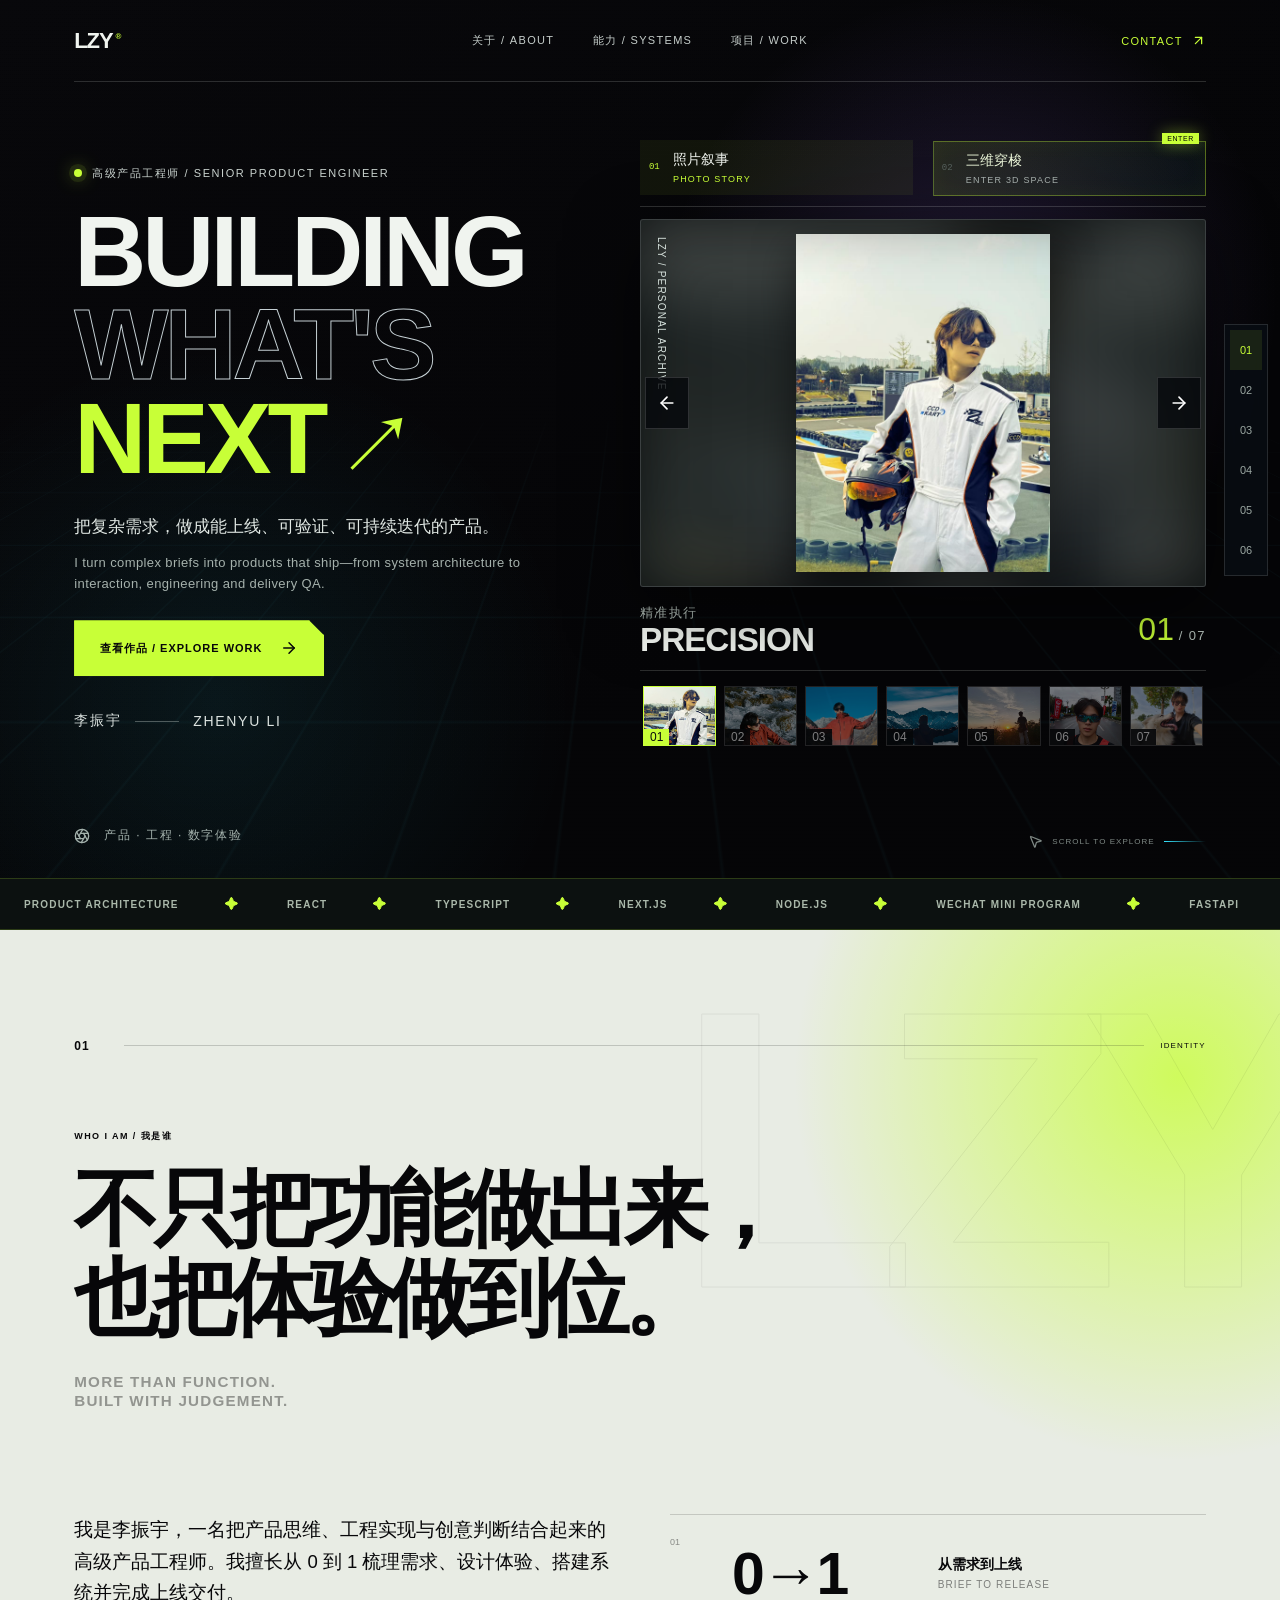
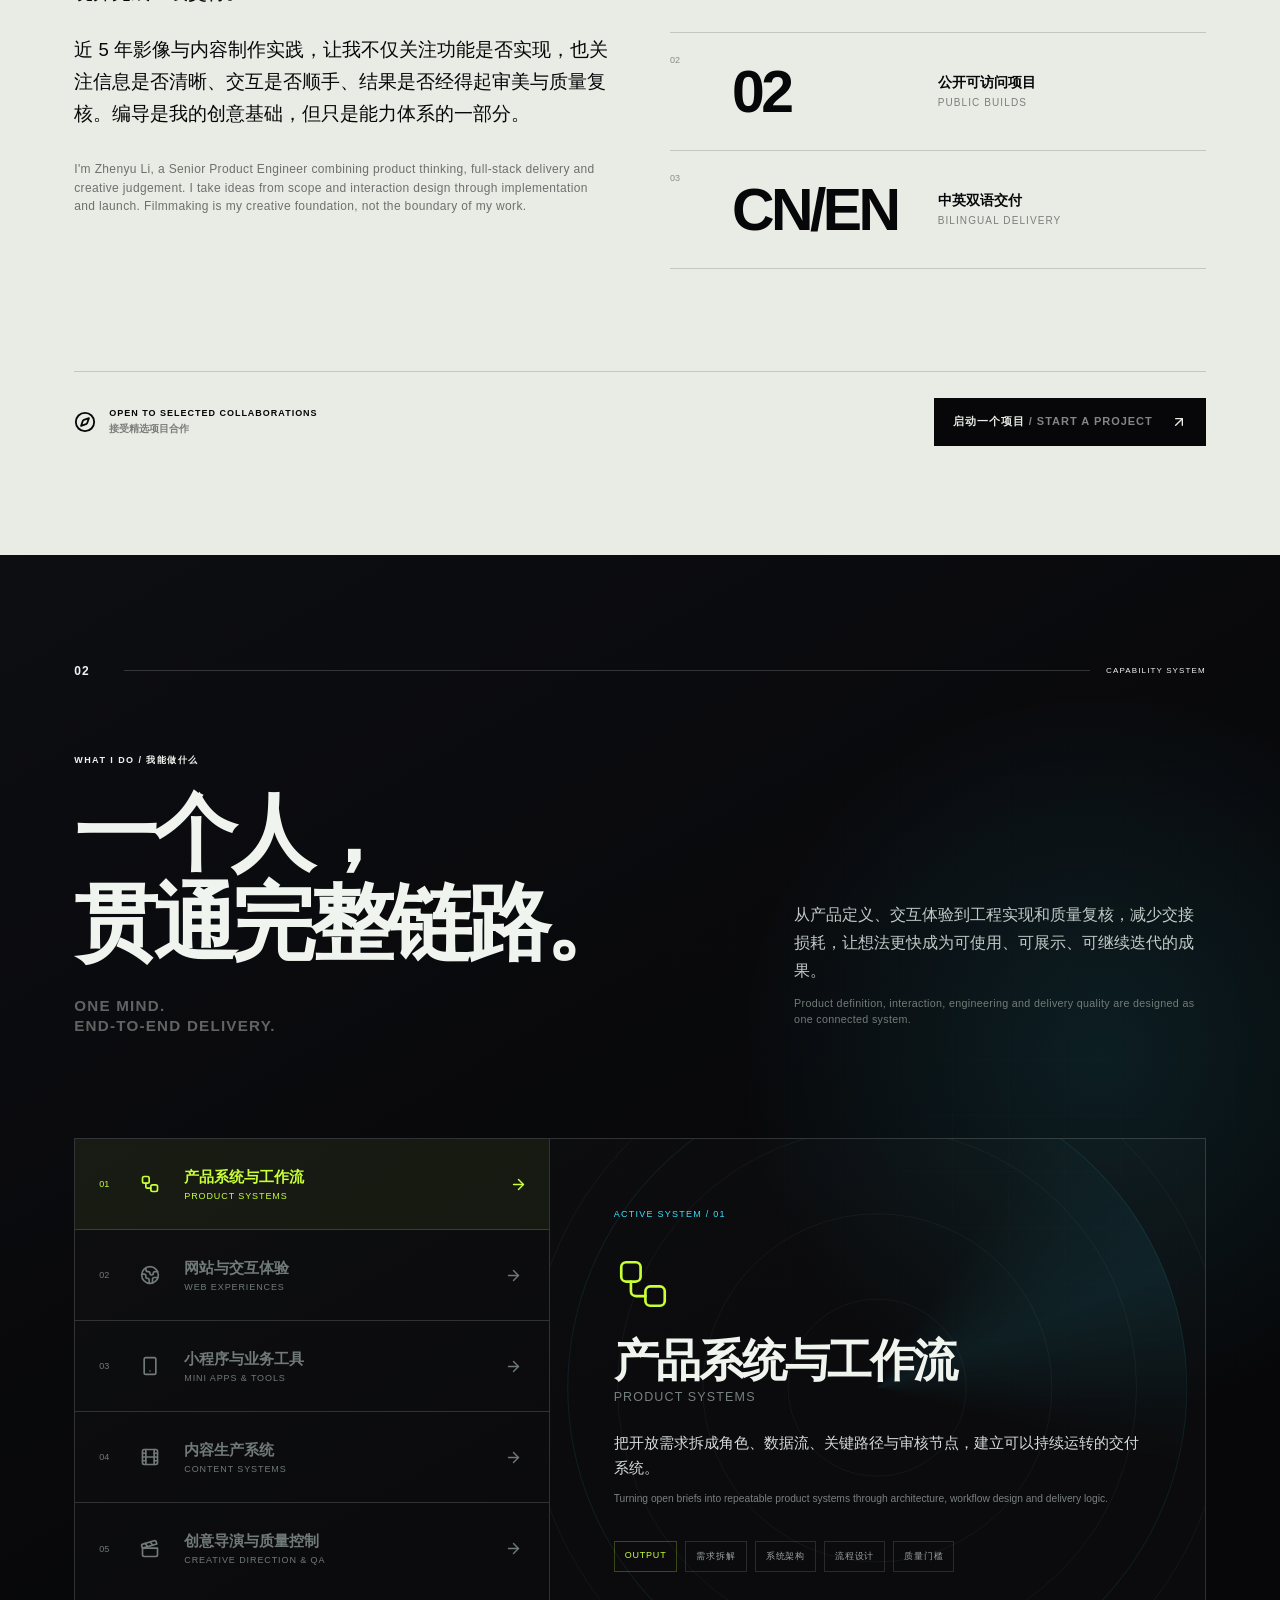
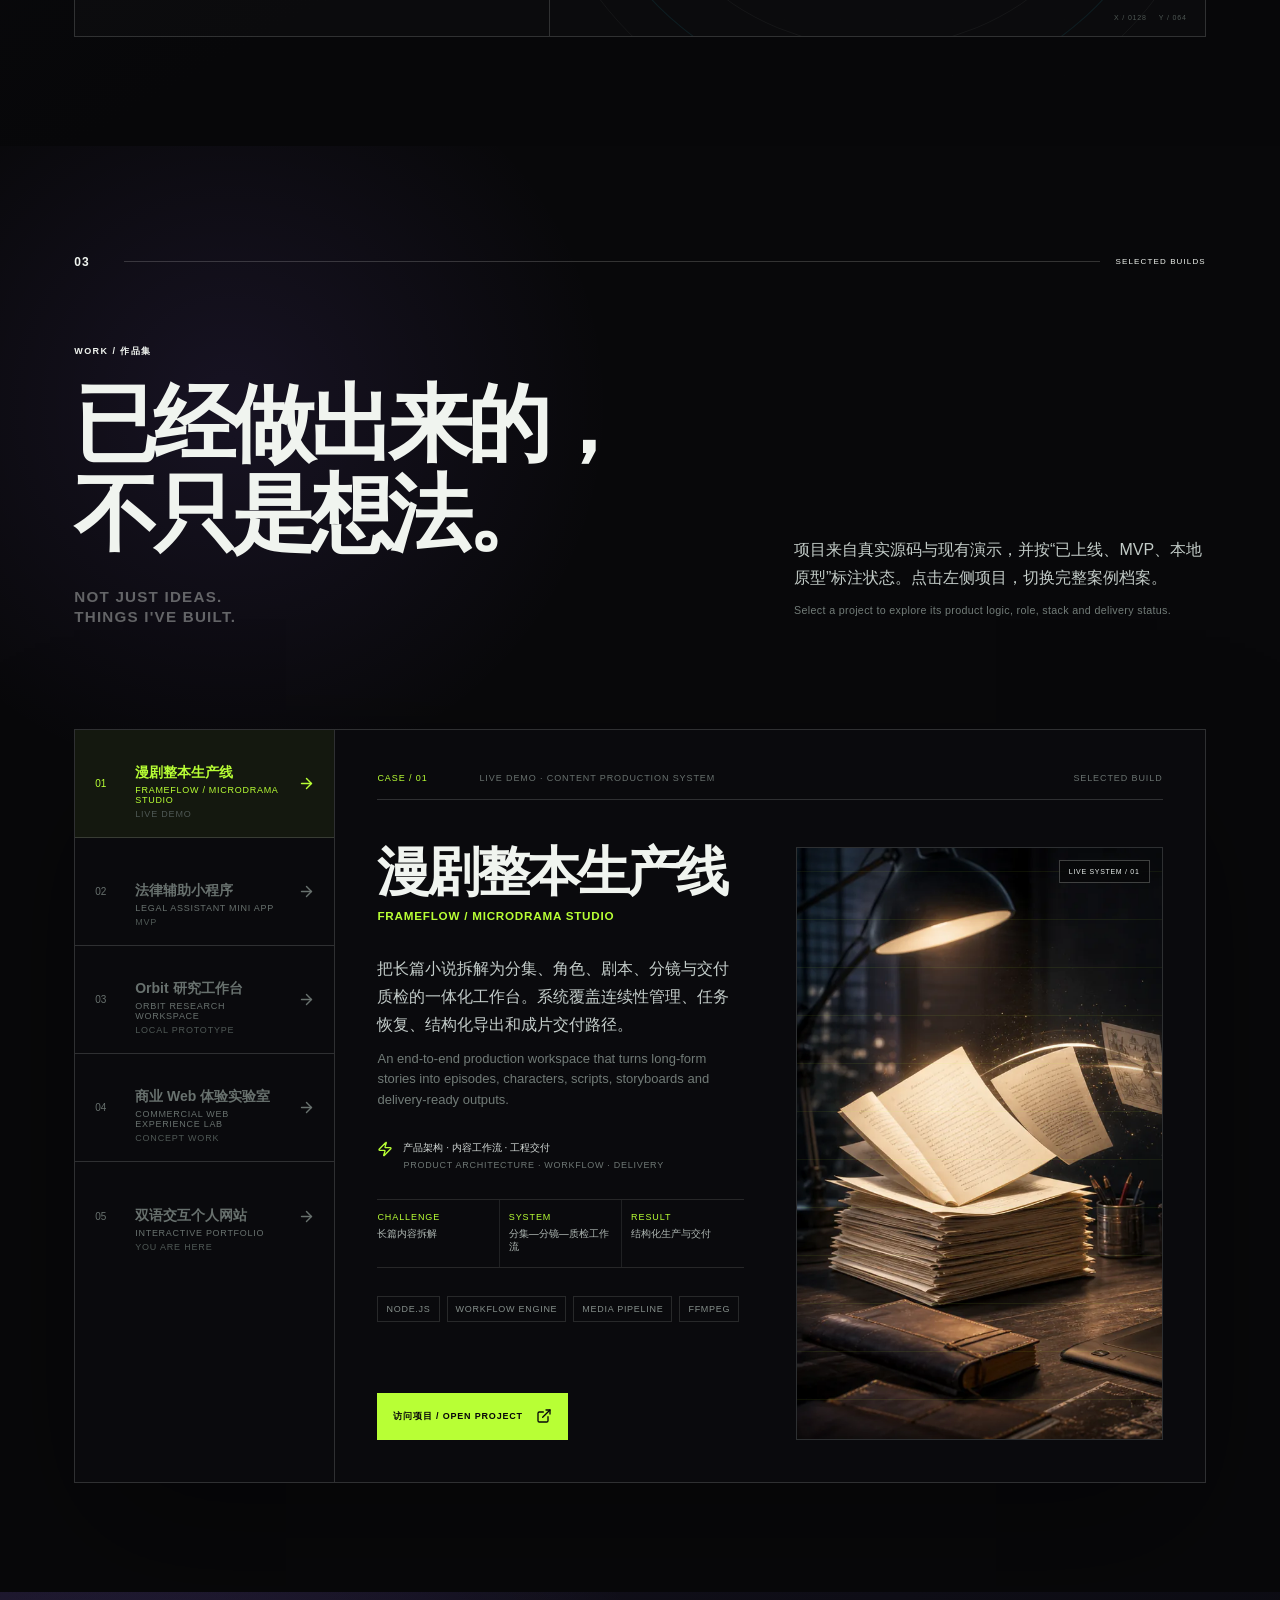
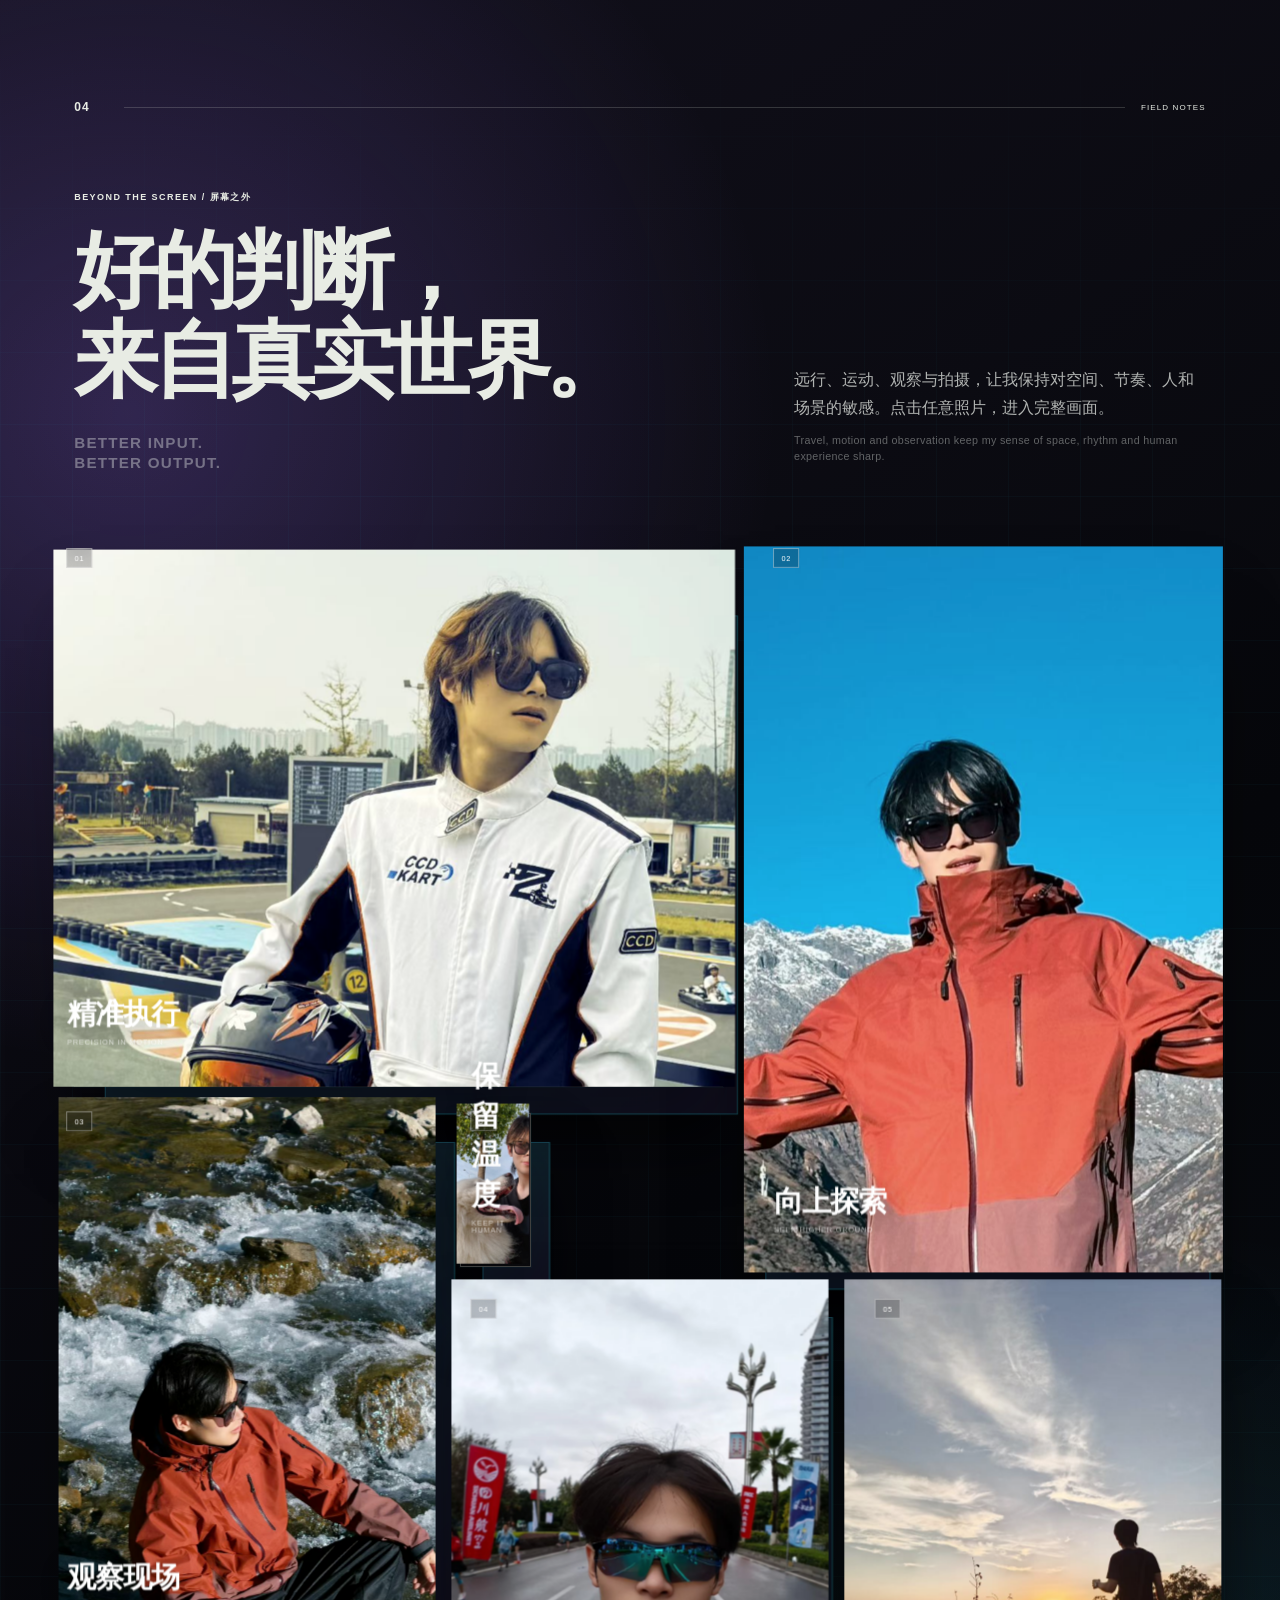
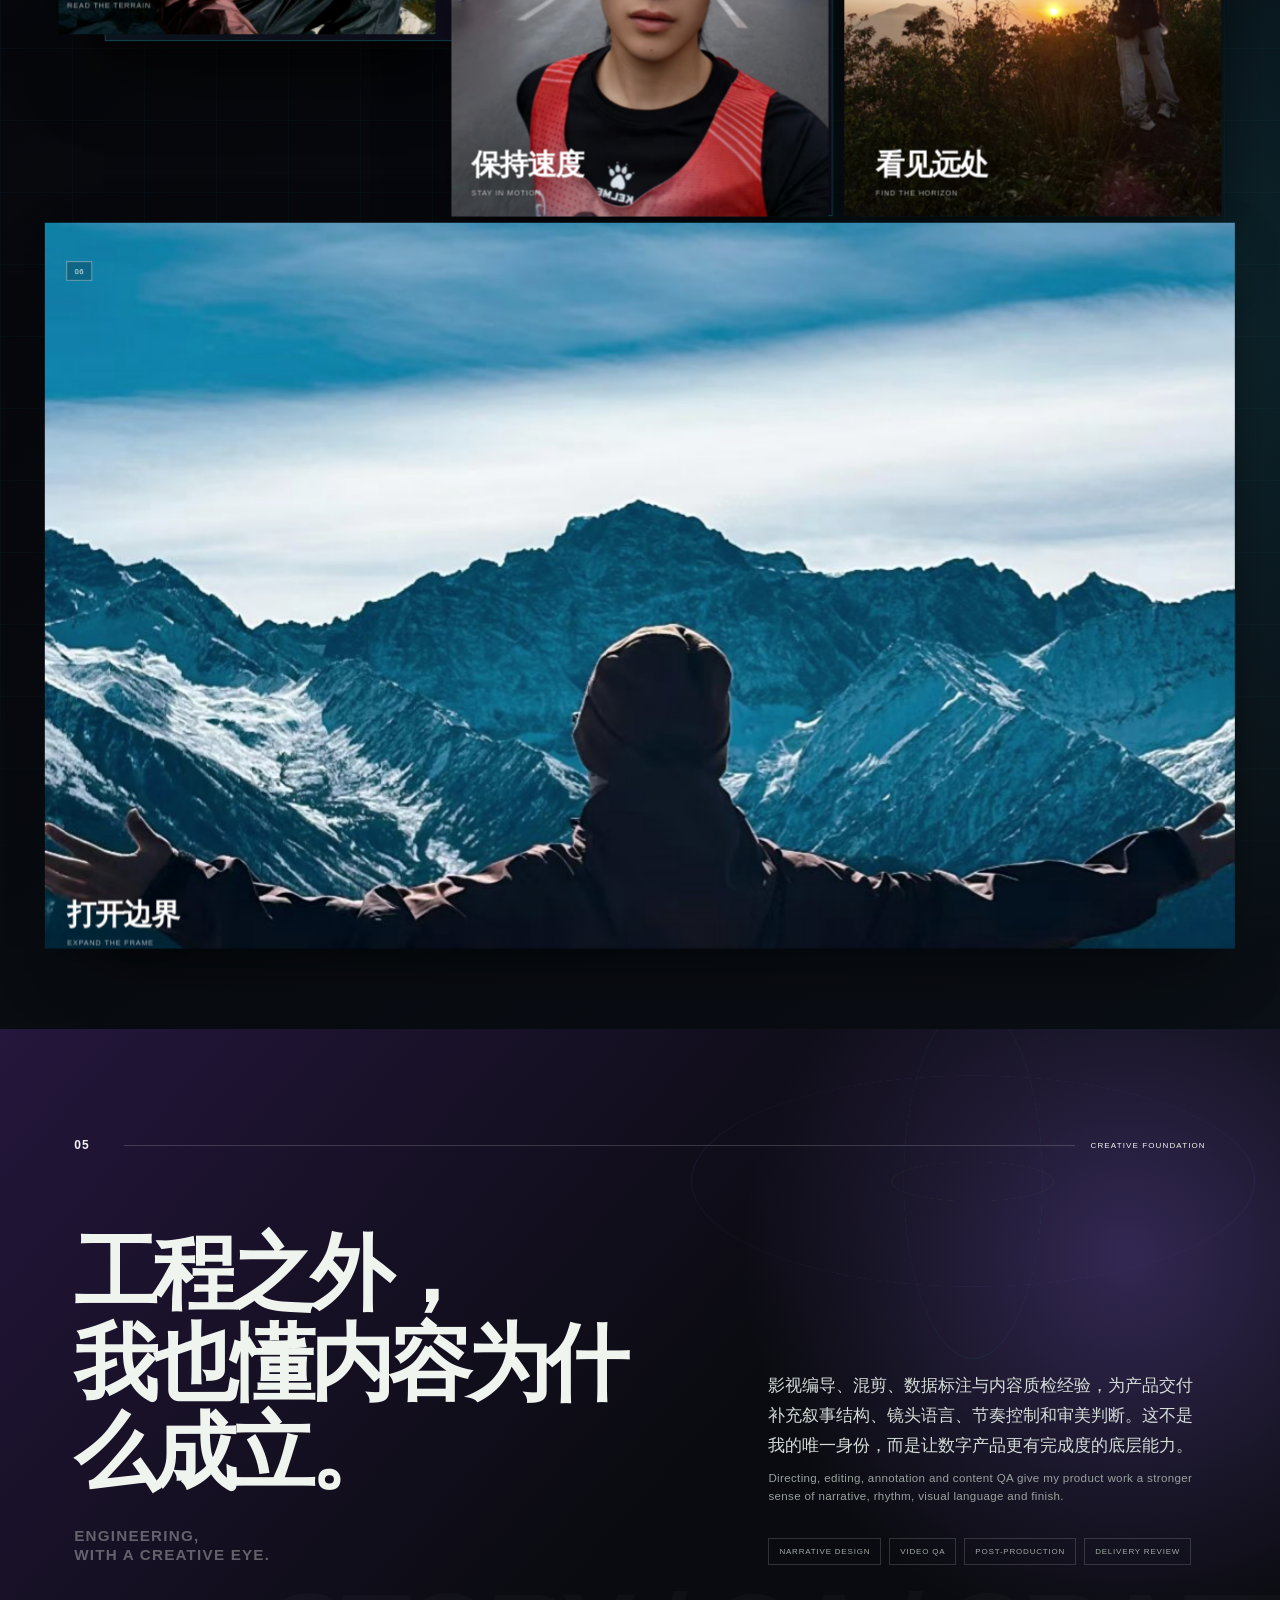
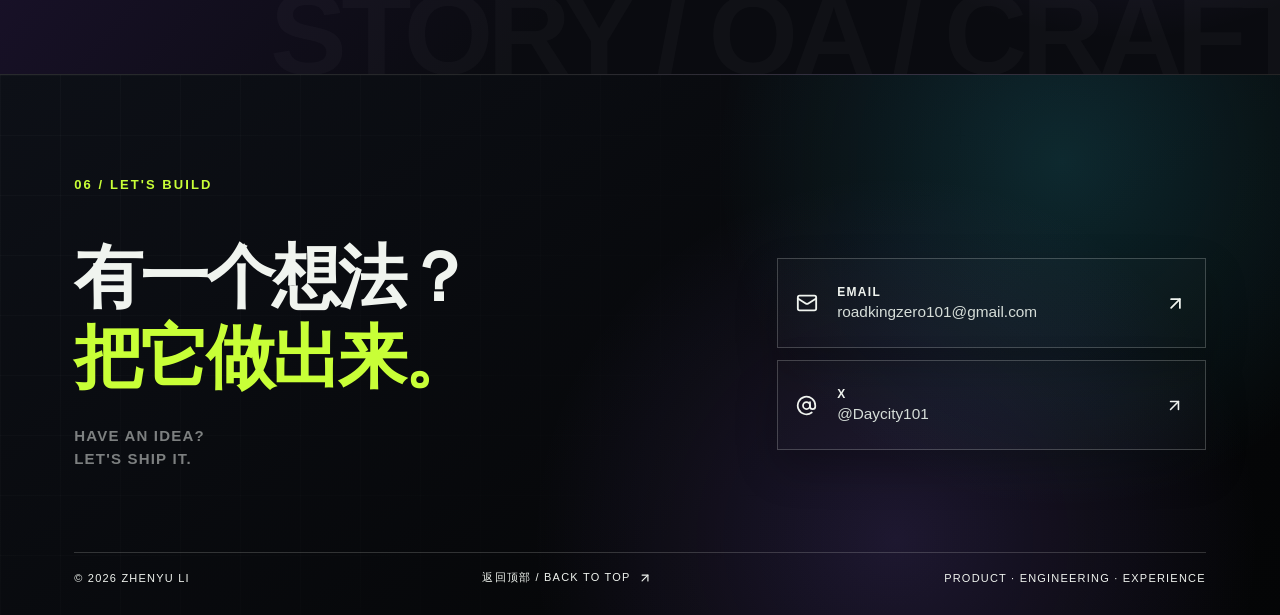
==== commit 5747021a: "Publish cinematic 3D project run" ====
--- a/index.html
+++ b/index.html
@@ -11,8 +11,8 @@
     <meta property="og:description" content="产品架构、交互体验、全栈实现与完整交付。" />
     <meta property="og:image" content="/og-engineer.png" />
     <title>李振宇｜高级产品工程师 · 产品、工程与数字体验</title>
-    <script type="module" crossorigin src="/assets/index-DLlQ-GCL.js"></script>
-    <link rel="stylesheet" crossorigin href="/assets/index-OhyQdO5V.css">
+    <script type="module" crossorigin src="/assets/index-C1rhGjgE.js"></script>
+    <link rel="stylesheet" crossorigin href="/assets/index-CoTah-fA.css">
   </head>
   <body>
     <div id="root"></div>
--- a/assets/index-CoTah-fA.css
+++ b/assets/index-CoTah-fA.css
@@ -0,0 +1 @@
+@import "https://fonts.googleapis.com/css2?family=Kanit:wght@400;500;600;700;800;900&family=Noto+Sans+SC:wght@400;500;700;900&display=swap";:root{--ink:#070709;--ink-raised:#0e0f12;--paper:#e8ece4;--paper-strong:#f2f5ed;--text:#f0f4ef;--muted:#99a29e;--acid:#c8ff37;--cyan:#35e4ff;--orange:#ff6b43;--violet:#9d72ff;--line:#f0f4ef29;--dark-line:#07070929;--page-pad:clamp(22px, 5.8vw, 96px);--section-pad:clamp(86px, 8.5vw, 136px);--font-mono:"Kanit", monospace}*{box-sizing:border-box;margin:0;padding:0}html{scroll-behavior:smooth;background:var(--ink)}body{background:var(--ink);min-width:320px;color:var(--text);-webkit-font-smoothing:antialiased;font-family:Kanit,Noto Sans SC,sans-serif;overflow-x:hidden}button,a{color:inherit;font:inherit}a{text-decoration:none}button{background:0 0;border:0}button,a{-webkit-tap-highlight-color:transparent}button:focus-visible,a:focus-visible{outline:2px solid var(--cyan);outline-offset:4px}img{max-width:100%}::selection{color:var(--ink);background:var(--acid)}main{background:var(--ink);position:relative;overflow:clip}.scroll-progress{z-index:500;transform-origin:0;background:linear-gradient(90deg, var(--acid), var(--cyan), var(--violet));height:3px;position:fixed;inset:0 0 auto;box-shadow:0 0 16px #35e4ff8c}.pointer-glow{z-index:1;pointer-events:none;mix-blend-mode:screen;background:radial-gradient(circle,#35e4ff1c,#9d72ff0b 40%,#0000 70%);border-radius:50%;width:380px;height:380px;position:fixed}.hero{z-index:2;min-height:max(100svh,860px);padding:0 var(--page-pad) 36px;isolation:isolate;background:radial-gradient(circle at 76% 34%,#9d72ff2e,#0000 27%),radial-gradient(circle at 17% 80%,#35e4ff14,#0000 28%),linear-gradient(150deg,#08080b,#050507 66%);position:relative;overflow:hidden}.hero:before{content:"";z-index:-3;opacity:.55;background-color:#0000;background-image:linear-gradient(90deg,#0000 49.9%,#c8ff3717 50%,#0000 50.1%),linear-gradient(#0000 49.9%,#35e4ff12 50%,#0000 50.1%);background-position:0 0,0 0;background-repeat:repeat,repeat;background-size:220px 220px;background-attachment:scroll,scroll;background-origin:padding-box,padding-box;background-clip:border-box,border-box;position:absolute;inset:-40% -20%;transform:rotate(-9deg)}.hero-grid{z-index:-2;opacity:.38;transform-origin:50% 0;background-image:linear-gradient(#35e4ff33 1px,#0000 1px),linear-gradient(90deg,#35e4ff33 1px,#0000 1px);background-size:62px 62px;position:absolute;inset:48% -30% -55%;transform:perspective(520px)rotateX(63deg);-webkit-mask-image:linear-gradient(#0000,#000 16% 62%,#0000 92%);mask-image:linear-gradient(#0000,#000 16% 62%,#0000 92%)}.hero-noise{z-index:-1;pointer-events:none;opacity:.12;background-image:repeating-linear-gradient(0deg,#0000 0 3px,#ffffff0b 4px);position:absolute;inset:0}.nav{z-index:50;border-bottom:1px solid var(--line);grid-template-columns:1fr auto 1fr;align-items:center;max-width:1580px;height:82px;margin:0 auto;display:grid;position:relative}.nav-brand{letter-spacing:-.05em;width:max-content;font-size:22px;font-weight:900}.nav-brand span{color:var(--acid);letter-spacing:0;margin-left:3px;font-size:8px;position:relative;top:-9px}.nav-links{align-items:center;gap:clamp(20px,3vw,48px);display:flex}.nav-links a,.nav-contact{color:#c5cdca;letter-spacing:.12em;white-space:nowrap;font-size:10px;position:relative}.nav-links a:after{content:"";transform-origin:100%;background:var(--acid);height:1px;transition:transform .22s;position:absolute;bottom:-8px;left:0;right:0;transform:scaleX(0)}.nav-links a:hover:after{transform-origin:0;transform:scaleX(1)}.nav-contact{color:var(--acid);justify-self:end;align-items:center;gap:8px;display:inline-flex}.hero-layout{grid-template-columns:minmax(520px,1.06fr) minmax(500px,.94fr);align-items:center;gap:clamp(24px,4vw,72px);width:100%;max-width:1580px;min-height:calc(max(100svh,860px) - 118px);margin:0 auto;display:grid;position:relative}.hero-copy{z-index:6;padding:38px 0 82px;position:relative}.hero-kicker{color:#c9d2ce;letter-spacing:.14em;align-items:center;gap:10px;margin-bottom:clamp(26px,3vw,44px);font-size:10px;display:flex}.live-dot{background:var(--acid);border-radius:50%;width:8px;height:8px;animation:2.3s ease-in-out infinite live-pulse;box-shadow:0 0 0 5px #c8ff3717,0 0 18px #c8ff37cc}@keyframes live-pulse{50%{box-shadow:0 0 0 9px #c8ff3700,0 0 25px #c8ff37f2}}.hero h1{letter-spacing:-.075em;width:max-content;font-size:clamp(78px,9.15vw,154px);font-weight:900;line-height:.74;position:relative}.hero h1>span{display:block}.hero-title__outline{color:#0000;-webkit-text-stroke:1px #f0f4efb8;font-size:.82em}.hero-title__dot{color:var(--acid);-webkit-text-stroke:0;text-shadow:0 0 34px #c8ff378c;font-size:1.04em;position:absolute;bottom:-.06em;right:-.17em}.hero-intro{grid-template-columns:minmax(230px,.78fr) minmax(330px,1.22fr);align-items:end;gap:34px;max-width:760px;margin-top:clamp(38px,5vw,74px);display:grid}.hero-intro p{color:#e1e8e4;font-size:clamp(15px,1.22vw,20px);line-height:1.55}.hero-intro p small,.section-heading>p small,.about-manifesto>small,.foundation-copy p small{color:var(--muted);letter-spacing:.03em;margin-top:10px;font-size:.67em;line-height:1.55;display:block}.hero-actions{align-items:center;gap:24px;display:flex}.primary-action,.contact-button{border:1px solid var(--acid);min-height:54px;color:var(--ink);letter-spacing:.09em;background:var(--acid);justify-content:center;align-items:center;gap:18px;padding:0 20px;font-size:10px;font-weight:700;display:inline-flex;box-shadow:0 14px 40px #c8ff3721}.primary-action{clip-path:polygon(0 0,calc(100% - 15px) 0,100% 15px,100% 100%,0 100%);min-width:250px}.text-action{color:#c6d0cb;letter-spacing:.11em;border-bottom:1px solid #f0f4ef73;padding:10px 0;font-size:9px}.hero-signature{color:#dbe2df;letter-spacing:.12em;align-items:center;gap:14px;margin-top:clamp(46px,5.5vw,84px);font-size:10px;display:flex}.hero-signature i{background:#f0f4ef4d;width:44px;height:1px}.hero-signature small{color:#69736f;letter-spacing:.12em;margin-left:auto;font-size:8px}.hero-visual{z-index:5;height:min(760px,100svh - 110px);min-height:650px;position:relative}.hero-stage{isolation:isolate;perspective:1800px;width:100%;height:100%;transform-style:preserve-3d;touch-action:pan-y;position:relative}.hero-experience,.hero-experience__panel{width:100%;height:100%;position:relative}.hero-experience__panel{position:absolute;inset:0}.stage-mode-switch{z-index:24;-webkit-backdrop-filter:blur(14px);backdrop-filter:blur(14px);background:#05070ac7;border:1px solid #f0f4ef24;gap:5px;padding:4px;display:flex;position:absolute;top:18px;left:20px;box-shadow:0 16px 44px #00000047}.stage-mode-switch button{cursor:pointer;color:#727d79;text-align:left;background:0 0;border:1px solid #0000;grid-template-columns:18px 1fr;align-items:center;column-gap:6px;min-width:112px;min-height:37px;padding:6px 9px;transition:color .18s,border-color .18s,background .18s,transform .18s;display:grid}.stage-mode-switch button span{color:#56605c;font-family:var(--font-mono);grid-row:1/3;font-size:7px}.stage-mode-switch button small{color:#56605c;letter-spacing:.13em;font-size:5px}.stage-mode-switch button:hover,.stage-mode-switch button:focus-visible,.stage-mode-switch button.is-active{color:#f0f4ef;background:#c8ff3712;border-color:#c8ff376b;transform:translateY(-1px)}.stage-mode-switch button.is-active span,.stage-mode-switch button.is-active small{color:var(--acid)}.hero-stage--photo{overflow:clip}.hero-stage--photo:before{content:"";z-index:0;clip-path:polygon(0 0,calc(100% - 22px) 0,100% 22px,100% 100%,0 100%);pointer-events:none;background:radial-gradient(circle at 22% 38%,#35e4ff17,#0000 38%),radial-gradient(circle at 77% 68%,#c8ff3714,#0000 32%);border:1px solid #f0f4ef14;position:absolute;inset:5% 1% 5% 0}.hero-stage--webgl{clip-path:polygon(0 0,calc(100% - 28px) 0,100% 28px,100% 100%,0 100%);background:radial-gradient(circle at 50% 44%,#35e4ff1f,#0000 32%),radial-gradient(circle at 72% 72%,#9d72ff24,#0000 28%),linear-gradient(145deg,#10151be0,#0506098c);border:1px solid #f0f4ef24;overflow:hidden;box-shadow:inset 0 0 0 1px #ffffff05,inset 0 -90px 150px #0000006b,0 44px 110px #00000061}.hero-stage--webgl:before{content:"";z-index:1;opacity:.23;pointer-events:none;background-color:#0000;background-image:linear-gradient(#35e4ff1a 1px,#0000 1px),linear-gradient(90deg,#35e4ff1a 1px,#0000 1px);background-position:0 0,0 0;background-repeat:repeat,repeat;background-size:58px 58px;background-attachment:scroll,scroll;background-origin:padding-box,padding-box;background-clip:border-box,border-box;position:absolute;inset:0;-webkit-mask-image:linear-gradient(#0000 1%,#000 24% 76%,#0000);mask-image:linear-gradient(#0000 1%,#000 24% 76%,#0000)}.hero-stage--webgl:after{content:"";z-index:9;transform-origin:100% 0;pointer-events:none;background:#c8ff3714;border-left:1px solid #c8ff378c;width:28px;height:28px;position:absolute;top:0;right:0;transform:skewY(45deg)}.hero-immersive-stage{z-index:3;inset:0;position:absolute!important}.immersive-stage__canvas{z-index:2;touch-action:pan-y;outline:none}.webgl-shell{z-index:1;pointer-events:none;position:absolute;inset:8% 7% 10%}.webgl-shell:before,.webgl-shell:after,.webgl-shell i{content:"";border:1px solid #35e4ff21;border-radius:50%;position:absolute;inset:0;transform:rotateX(72deg)rotate(-8deg);box-shadow:0 0 38px #35e4ff0a}.webgl-shell:after{border-color:#9d72ff29;inset:12%;transform:rotateY(70deg)rotate(17deg)}.webgl-shell i:first-child{border-color:#c8ff3724;inset:21% 8%;transform:rotateX(58deg)rotate(42deg)}.webgl-shell i:nth-child(2){border-color:#35e4ff33;animation:3.6s ease-in-out infinite webgl-shell-pulse;inset:28%}.webgl-shell i:nth-child(3){border-color:#c8ff3738;animation:3.6s ease-in-out 1.2s infinite webgl-shell-pulse;inset:43%}@keyframes webgl-shell-pulse{0%,to{opacity:.25;scale:.82}50%{opacity:.9;scale:1.06}}.webgl-status{z-index:8;color:#68736f;letter-spacing:.14em;pointer-events:none;justify-content:space-between;align-items:center;font-size:7px;display:flex;position:absolute;top:18px;left:18px;right:18px}.webgl-status span{color:var(--cyan);align-items:center;gap:8px;display:inline-flex}.webgl-status span i{background:var(--acid);width:5px;height:5px;box-shadow:0 0 12px var(--acid);border-radius:50%;animation:1.6s ease-in-out infinite webgl-live}.webgl-loader{z-index:4;color:#74807b;letter-spacing:.16em;place-content:center;justify-items:center;gap:13px;font-size:7px;display:grid;position:absolute;inset:0}.webgl-loader span{background:#f0f4ef1f;width:54px;height:1px;overflow:hidden}.webgl-loader span:after{content:"";background:var(--acid);width:45%;height:100%;box-shadow:0 0 12px var(--acid);animation:1.1s ease-in-out infinite alternate webgl-load;display:block}@keyframes webgl-load{to{transform:translate(122%)}}@keyframes webgl-live{50%{opacity:.25}}.immersive-stage__node-label{border:1px solid color-mix(in srgb, var(--node-color) 55%, transparent);color:#eef7f5;min-width:104px;box-shadow:0 0 24px color-mix(in srgb, var(--node-color) 18%, transparent);-webkit-backdrop-filter:blur(10px);backdrop-filter:blur(10px);white-space:nowrap;text-align:left;background:#05070bc2;padding:7px 10px;transition:border-color .18s,transform .18s,background .18s;display:grid;transform:translateY(0)}.immersive-stage__node-label span{font-size:10px;font-weight:700}.immersive-stage__node-label small{color:var(--node-color);letter-spacing:.14em;margin-top:2px;font-size:6px}.immersive-stage__node-label.is-active{border-color:var(--node-color);background:#070a0feb;transform:translateY(-4px)}.immersive-stage__project-nav{z-index:8;gap:6px;display:flex;position:absolute;bottom:48px;right:17px}.immersive-stage__reset{z-index:8;cursor:pointer;color:#d9e6e1;min-height:34px;font-family:var(--font-mono);letter-spacing:.08em;-webkit-backdrop-filter:blur(10px);backdrop-filter:blur(10px);background:#05070bb8;border:1px solid #f0f4ef38;align-items:center;gap:6px;padding:7px 10px;font-size:8px;transition:border-color .18s,color .18s,background .18s;display:inline-flex;position:absolute;top:54px;left:15px}.immersive-stage__reset span{color:var(--acid);font-size:14px;line-height:1}.immersive-stage__reset small{color:#8b9994;letter-spacing:.1em;font-size:6px}.immersive-stage__reset:hover,.immersive-stage__reset:focus-visible{border-color:var(--acid);color:#fff;background:#0e150ef0}.immersive-stage__project-nav button{cursor:pointer;color:#fff;text-align:left;-webkit-backdrop-filter:blur(10px);backdrop-filter:blur(10px);background:#05070bbd;border:1px solid #ffffff21;grid-template-columns:9px 1fr;align-items:center;column-gap:7px;min-width:104px;min-height:44px;padding:7px 9px;transition:transform .18s,border-color .18s,background .18s;display:grid}.immersive-stage__project-nav button:hover,.immersive-stage__project-nav button:focus-visible{border-color:var(--node-color);background:#090d12eb;transform:translateY(-4px)}.immersive-stage__project-nav i{background:var(--node-color);width:6px;height:6px;box-shadow:0 0 12px var(--node-color);border-radius:50%;grid-row:1/3}.immersive-stage__project-nav span{font-size:8px;font-weight:650}.immersive-stage__project-nav small{color:#83908c;letter-spacing:.12em;grid-column:2;font-size:5px}.depth-field{z-index:0;pointer-events:none;width:120%;height:120%;position:absolute;inset:-10%}.hero-depth-plane{z-index:1;pointer-events:none;transform-style:preserve-3d;position:absolute}.hero-depth-plane--back{background-color:#0000;background-image:linear-gradient(#35e4ff14 1px,#0000 1px),linear-gradient(90deg,#35e4ff14 1px,#0000 1px);background-position:0 0,0 0;background-repeat:repeat,repeat;background-size:44px 44px;background-attachment:scroll,scroll;background-origin:padding-box,padding-box;background-clip:border-box,border-box;border:1px solid #35e4ff21;inset:11% 5% 18% 3%;transform:translateZ(-160px)rotateY(-17deg)rotateX(7deg);box-shadow:inset 0 0 120px #35e4ff09}.hero-depth-plane--front{filter:drop-shadow(0 0 16px #c8ff371a);border-top:1px solid #c8ff3747;border-right:1px solid #c8ff372e;width:31%;height:19%;top:7%;right:5%;transform:translateZ(185px)rotateY(-10deg)}.hero-depth-plane--front:before,.hero-depth-plane--front:after{content:"";background:var(--acid);position:absolute;box-shadow:0 0 15px #c8ff37b8}.hero-depth-plane--front:before{width:42%;height:3px;top:-2px;left:0}.hero-depth-plane--front:after{width:3px;height:36%;top:12px;right:-2px}.portrait-rig{transform-style:preserve-3d;cursor:grab;position:absolute;inset:3% 1% 11% 0}.portrait-rig:active{cursor:grabbing}.portrait-card{aspect-ratio:3/4;z-index:3;transform-origin:50%;clip-path:polygon(0 0,92% 0,100% 7%,100% 100%,0 100%);background:#121317;border:1px solid #f0f4ef47;width:auto;max-width:78%;height:79%;transition:top .42s cubic-bezier(.22,1,.36,1),width .42s cubic-bezier(.22,1,.36,1),height .42s cubic-bezier(.22,1,.36,1),aspect-ratio .42s cubic-bezier(.22,1,.36,1);position:absolute;top:10%;bottom:auto;left:50%;overflow:hidden;transform:translate(-50%)translateZ(-5px)rotateY(4deg)rotateX(-1deg);box-shadow:42px 72px 130px #000000ad,-14px 0 44px #35e4ff14,0 0 0 10px #ffffff05}.portrait-card--landscape{aspect-ratio:4/3;width:92%;max-width:none;height:auto;top:18%}.portrait-card:after{content:"";z-index:2;pointer-events:none;background:linear-gradient(#0707090d,#0000 45%,#070709d1),linear-gradient(115deg,#35e4ff14,#0000 32%,#c8ff370d);position:absolute;inset:0}.portrait-card>img{object-fit:cover;filter:saturate(.92)contrast(1.05);width:100%;height:100%;position:absolute;inset:0}.portrait-card__grid{z-index:3;opacity:.24;pointer-events:none;background-image:linear-gradient(#ffffff1a 1px,#0000 1px),linear-gradient(90deg,#ffffff1a 1px,#0000 1px);background-size:25% 20%;position:absolute;inset:0;-webkit-mask-image:linear-gradient(#000,#0000 42%,#000);mask-image:linear-gradient(#000,#0000 42%,#000)}.portrait-card__top,.portrait-card__bottom{z-index:4;color:#ffffffd1;display:flex;position:absolute;left:22px;right:22px}.portrait-card__top{letter-spacing:.14em;justify-content:space-between;font-size:8px;top:20px}.portrait-card__bottom{flex-direction:column;bottom:24px}.portrait-card__bottom span{color:var(--acid);letter-spacing:.13em;font-size:12px;font-weight:700}.portrait-card__bottom strong{color:#fff;letter-spacing:-.045em;margin-top:3px;font-size:clamp(28px,3vw,48px);font-weight:900;line-height:1}.portrait-card__bottom small{letter-spacing:.15em;margin-top:10px;font-size:8px}.portrait-orbit{z-index:1;pointer-events:none;transform-style:preserve-3d;border:1px solid #35e4ff38;border-radius:50%;position:absolute}.portrait-orbit:before,.portrait-orbit:after{content:"";background:var(--cyan);box-shadow:0 0 18px var(--cyan);border-radius:50%;position:absolute}.portrait-orbit--one{animation:14s linear infinite orbit-spin-one;inset:19% -2% -4% 3%;transform:translateZ(10px)rotateX(72deg)rotate(-18deg)}.portrait-orbit--one:before{width:6px;height:6px;top:13%;left:5%}.portrait-orbit--two{border-color:#c8ff372b;animation:18s linear infinite reverse orbit-spin-two;inset:1% 9% 4% -4%;transform:translateZ(72px)rotateY(70deg)rotate(11deg)}.portrait-orbit--two:after{background:var(--acid);width:5px;height:5px;box-shadow:0 0 18px var(--acid);bottom:19%;right:3%}@keyframes orbit-spin-one{to{transform:translateZ(10px)rotateX(72deg)rotate(342deg)}}@keyframes orbit-spin-two{to{transform:translateZ(72px)rotateY(70deg)rotate(371deg)}}.portrait-depth-tag{z-index:8;border-left:2px solid var(--acid);color:#c7d0cc;letter-spacing:.12em;background:#070709bf;padding:6px 7px;font-size:7px;position:absolute;transform:translateZ(95px)}.portrait-depth-tag--one{top:11%;left:1%}.portrait-depth-tag--two{border-color:var(--cyan);top:29%;right:12%}.hero-stage__hud{z-index:9;border-top:1px solid var(--line);color:#6d7773;letter-spacing:.12em;pointer-events:none;justify-content:space-between;align-items:center;padding-top:13px;font-size:8px;display:flex;position:absolute;bottom:10%;left:1%;right:3%}.hero-stage__hud span{color:var(--cyan);align-items:center;gap:7px;display:inline-flex}.hero-selector{z-index:12;overscroll-behavior-x:contain;scroll-snap-type:x proximity;scrollbar-width:none;gap:5px;scroll-padding-inline:2%;display:flex;position:absolute;bottom:1.5%;left:2%;right:2%;overflow-x:auto}.hero-selector::-webkit-scrollbar{display:none}.hero-selector button{cursor:pointer;color:#69736f;text-align:left;-webkit-backdrop-filter:blur(10px);backdrop-filter:blur(10px);scroll-snap-align:center;background:#070709b8;border:1px solid #f0f4ef26;flex:1;grid-template-columns:18px 1fr;align-items:center;column-gap:8px;width:auto;min-width:76px;min-height:41px;padding:0 7px;transition:color .18s,border-color .18s,transform .18s;display:grid}.hero-selector button span{grid-row:1/3;font-size:9px}.hero-selector button i{transform-origin:0;background:currentColor;width:100%;height:1px;transition:transform .22s;transform:scaleX(.25)}.hero-selector button b{letter-spacing:.1em;font-size:7px;font-weight:500}.hero-selector button:hover,.hero-selector button.is-active{color:var(--acid);border-color:#c8ff3799;transform:translateY(-4px)}.hero-selector button.is-active i{transform:scaleX(1)}.hero-coordinate{bottom:34px;left:var(--page-pad);color:#4f5955;letter-spacing:.13em;gap:14px;font-size:7px;display:flex;position:absolute}.scroll-cue{right:var(--page-pad);color:#7f8985;letter-spacing:.13em;align-items:center;gap:9px;font-size:8px;display:flex;position:absolute;bottom:29px}.scroll-cue i{background:linear-gradient(90deg, var(--cyan), transparent);width:42px;height:1px;animation:1.8s ease-in-out infinite cue-line;overflow:hidden}@keyframes cue-line{50%{transform-origin:100%;transform:scaleX(.4)}}.ticker{z-index:10;color:var(--ink);background:var(--acid);border-top:1px solid #07070929;border-bottom:1px solid #07070929;position:relative;overflow:hidden}.ticker-track{width:max-content;min-width:200%;animation:34s linear infinite ticker-move;display:flex}.ticker span{letter-spacing:.12em;white-space:nowrap;align-items:center;gap:46px;height:50px;padding:0 24px;font-size:10px;font-weight:700;display:flex}.ticker b{font-size:13px}@keyframes ticker-move{to{transform:translate(-50%)}}.about,.capabilities,.projects,.field-notes,.foundation{z-index:8;padding:var(--section-pad) var(--page-pad);position:relative}.about>*,.capabilities>*,.projects>*,.field-notes>*,.foundation>*{z-index:2;max-width:1480px;margin-left:auto;margin-right:auto;position:relative}.section-index{letter-spacing:.14em;grid-template-columns:34px 1fr auto;align-items:center;gap:16px;width:100%;margin-bottom:clamp(52px,6vw,92px);font-size:8px;display:grid}.section-index span{font-size:12px;font-weight:700}.section-index i{opacity:.18;background:currentColor;height:1px}.section-index b{font-weight:500}.section-eyebrow{color:currentColor;letter-spacing:.16em;margin-bottom:22px;font-size:9px;font-weight:600}.about{color:var(--ink);background:radial-gradient(circle at 92% 12%, #c8ff37c7, transparent 24%), var(--paper)}.about:before{content:"LZY";color:#0000;letter-spacing:-.1em;opacity:.06;-webkit-text-stroke:1px #000;font-size:min(31vw,470px);font-weight:900;line-height:.8;position:absolute;top:5%;right:-2%}.about-heading h2,.section-heading h2,.foundation h2,.footer h2{letter-spacing:-.065em;font-size:clamp(54px,6.6vw,108px);font-weight:900;line-height:.88}.about-heading h2 em,.section-heading h2 em,.foundation h2 em,.footer h2 em{font-style:normal}.about-heading h2 small,.section-heading h2 small,.foundation h2 small,.footer h2 small{color:#07070961;letter-spacing:.08em;margin-top:28px;font-size:.18em;font-weight:600;line-height:1.3;display:block}.about-grid{grid-template-columns:minmax(320px,.82fr) minmax(580px,1.18fr);align-items:start;gap:clamp(54px,8vw,130px);margin-top:clamp(68px,8vw,124px);display:grid}.about-manifesto{max-width:620px}.about-manifesto p{font-size:clamp(17px,1.45vw,23px);line-height:1.72}.about-manifesto p+p{margin-top:25px}.about-manifesto>small{color:#0707098a;margin-top:30px;font-size:12px}.about-proof{border-top:1px solid var(--dark-line)}.about-proof>div{border-bottom:1px solid var(--dark-line);grid-template-columns:44px minmax(120px,.7fr) 1fr;align-items:center;gap:18px;min-height:118px;display:grid}.about-proof>div>span{color:#0707096b;align-self:start;padding-top:22px;font-size:9px}.about-proof strong{letter-spacing:-.06em;font-size:clamp(40px,4.6vw,76px);font-weight:900}.about-proof p{font-size:14px;font-weight:700}.about-proof p small{color:#0707097a;letter-spacing:.11em;margin-top:5px;font-size:9px;font-weight:500;display:block}.about-footer{border-top:1px solid var(--dark-line);justify-content:space-between;align-items:center;margin-top:clamp(64px,8vw,120px);padding-top:26px;display:flex}.about-footer>div{letter-spacing:.11em;align-items:center;gap:13px;font-size:9px;font-weight:600;display:flex}.about-footer>div small{color:#0707097a;letter-spacing:0;margin-top:4px;font-size:10px;display:block}.contact-button{border-color:var(--ink);color:var(--paper);background:var(--ink);box-shadow:none}.contact-button i{opacity:.55;font-style:normal}.contact-button--compact{min-height:48px;padding-inline:18px;font-size:9px}.capabilities{background:radial-gradient(circle at 86% 42%,#35e4ff1a,#0000 28%),linear-gradient(150deg,#0d0e12,#070709 64%);overflow:hidden}.capabilities:before{content:"";opacity:.08;background-image:linear-gradient(#ffffff1f 1px,#0000 1px),linear-gradient(90deg,#ffffff1f 1px,#0000 1px);background-size:56px 56px;position:absolute;inset:0;-webkit-mask-image:radial-gradient(circle at 80%,#000,#0000 58%);mask-image:radial-gradient(circle at 80%,#000,#0000 58%)}.section-heading--split{grid-template-columns:minmax(520px,1.2fr) minmax(300px,.8fr);align-items:end;gap:clamp(48px,8vw,130px);display:grid}.section-heading>p{color:#c2cbc7;max-width:560px;padding-bottom:8px;font-size:clamp(14px,1.25vw,19px);line-height:1.75}.section-heading>p small{color:#727c78}.section-heading h2 small{color:#f0f4ef61}.capability-system{border:1px solid var(--line);background:#ffffff04;grid-template-columns:minmax(330px,.84fr) minmax(520px,1.16fr);margin-top:clamp(68px,8vw,118px);display:grid}.capability-nav{border-right:1px solid var(--line)}.capability-nav button{border-bottom:1px solid var(--line);cursor:pointer;color:#707a76;text-align:left;grid-template-columns:27px 30px 1fr 20px;align-items:center;gap:14px;width:100%;min-height:91px;padding:0 24px;transition:color .18s,background .18s;display:grid}.capability-nav button:last-child{border-bottom:0}.capability-nav button>span{font-size:9px}.capability-nav button strong{font-size:15px;font-weight:600}.capability-nav button small{letter-spacing:.1em;margin-top:4px;font-size:8px;font-weight:500;display:block}.capability-nav button:hover,.capability-nav button.is-active{color:var(--acid);background:#c8ff370e}.capability-nav button.is-active>svg:last-child{transform:translate(5px)}.capability-display{isolation:isolate;place-items:center;min-height:455px;padding:clamp(32px,5vw,78px);display:grid;position:relative;overflow:hidden}.capability-radar{z-index:-1;opacity:.62;position:absolute;inset:-12%}.capability-radar:before{content:"";aspect-ratio:1;background:conic-gradient(from 30deg,#0000,#35e4ff1f,#0000 21%,#0000);border:1px solid #35e4ff24;border-radius:50%;width:76%;animation:10s linear infinite radar-spin;position:absolute;top:50%;left:50%;transform:translate(-50%,-50%)}.capability-radar i{border:1px solid #f0f4ef13;border-radius:50%;position:absolute;top:50%;left:50%;transform:translate(-50%,-50%)}.capability-radar i:first-child{aspect-ratio:1;width:22%}.capability-radar i:nth-child(2){aspect-ratio:1;width:43%}.capability-radar i:nth-child(3){aspect-ratio:1;width:64%}.capability-radar i:nth-child(4){aspect-ratio:1;width:86%}@keyframes radar-spin{to{transform:translate(-50%,-50%)rotate(360deg)}}.capability-display__content{width:100%;max-width:620px}.capability-display__content>span{color:var(--cyan);letter-spacing:.14em;font-size:8px}.capability-display__content>svg{color:var(--acid);margin:34px 0 25px;display:block}.capability-display h3{letter-spacing:-.05em;font-size:clamp(31px,3.5vw,56px);font-weight:800;line-height:1}.capability-display h3 small{color:#77817d;letter-spacing:.09em;margin-top:8px;font-size:.28em;font-weight:500;display:block}.capability-display p{color:#d5dcd9;max-width:580px;margin-top:26px;font-size:clamp(14px,1.18vw,18px);line-height:1.7}.capability-display p small{color:#78827e;margin-top:10px;font-size:.68em;line-height:1.55;display:block}.capability-output{flex-wrap:wrap;gap:8px;margin-top:34px;display:flex}.capability-output span,.capability-output b{color:#9aa49f;letter-spacing:.09em;border:1px solid #f0f4ef21;padding:8px 10px;font-size:8px;font-weight:500}.capability-output span{color:var(--acid);border-color:#c8ff3740}.capability-display__coordinates{color:#4e5753;letter-spacing:.12em;gap:12px;font-size:7px;display:flex;position:absolute;bottom:15px;right:18px}.projects{background:radial-gradient(circle at 18% 18%,#9d72ff1a,#0000 24%),#08080a}.project-console{border:1px solid var(--line);background:#0a0a0d;grid-template-columns:minmax(300px,.33fr) minmax(660px,.67fr);margin-top:clamp(68px,8vw,118px);display:grid;box-shadow:0 60px 140px #0000005c}.project-index{border-right:1px solid var(--line)}.project-index button{border-bottom:1px solid var(--line);cursor:pointer;color:#68716e;text-align:left;grid-template-rows:1fr auto;grid-template-columns:28px 1fr 16px;align-items:center;gap:4px 12px;width:100%;min-height:108px;padding:18px 20px;transition:color .18s,background .18s;display:grid}.project-index button:last-child{border-bottom:0}.project-index button>span{grid-row:1/3;font-size:10px}.project-index button strong{align-self:end;font-size:14px;font-weight:600}.project-index button small{letter-spacing:.08em;margin-top:3px;font-size:7px;font-weight:500;display:block}.project-index button i{color:#4f5855;letter-spacing:.09em;align-self:start;font-size:7px;font-style:normal}.project-index button>svg{grid-area:1/3/3}.project-index button:hover,.project-index button.is-active{color:var(--accent);background:color-mix(in srgb, var(--accent) 6%, transparent)}.project-dossier{min-width:0;padding:clamp(22px,3.3vw,48px);overflow:hidden}.project-dossier__head{border-bottom:1px solid var(--line);color:#69726f;letter-spacing:.1em;grid-template-columns:90px 1fr auto;align-items:center;gap:12px;padding-bottom:16px;font-size:7px;display:grid}.project-dossier__head span{color:var(--accent)}.project-dossier__head i{text-overflow:ellipsis;white-space:nowrap;font-style:normal;overflow:hidden}.project-dossier__head b{font-weight:500}.project-dossier__grid{grid-template-columns:minmax(290px,.82fr) minmax(420px,1.18fr);align-items:stretch;gap:clamp(30px,4vw,64px);min-height:640px;padding-top:clamp(28px,3.7vw,56px);display:grid}.project-dossier__copy{flex-direction:column;align-items:flex-start;min-width:0;display:flex}.project-dossier h3{letter-spacing:-.06em;font-size:clamp(35px,4.15vw,68px);font-weight:900;line-height:.94}.project-dossier h3 small{color:var(--accent);letter-spacing:.065em;margin-top:11px;font-size:.22em;font-weight:600;line-height:1.35;display:block}.project-dossier__copy>p{color:#c4cdca;margin-top:31px;font-size:clamp(13px,1vw,16px);line-height:1.74}.project-dossier__copy>p small{color:#717b77;margin-top:10px;font-size:.72em;line-height:1.56;display:block}.project-role{color:var(--accent);gap:10px;margin-top:30px;display:flex}.project-role span{color:#d3d9d6;font-size:11px;line-height:1.35}.project-role small{color:#6e7774;letter-spacing:.08em;margin-top:4px;font-size:8px;display:block}.project-evidence{border-top:1px solid #f0f4ef1f;border-bottom:1px solid #f0f4ef1f;grid-template-columns:repeat(3,1fr);width:100%;margin-top:28px;display:grid}.project-evidence>div{border-right:1px solid #f0f4ef1a;min-width:0;padding:12px 9px 13px 0}.project-evidence>div+div{padding-left:9px}.project-evidence>div:last-child{border-right:0}.project-evidence span,.project-evidence b{display:block}.project-evidence span{color:var(--accent);letter-spacing:.1em;font-size:6px}.project-evidence b{color:#aeb7b3;text-overflow:ellipsis;margin-top:5px;font-size:9px;font-weight:500;line-height:1.35;overflow:hidden}.tag-row{flex-wrap:wrap;gap:7px;margin-top:28px;display:flex}.tag-row span{color:#86908c;letter-spacing:.08em;border:1px solid #f0f4ef21;padding:7px 8px;font-size:7px}.project-link{border:1px solid var(--accent);min-height:47px;color:var(--ink);letter-spacing:.09em;background:var(--accent);align-items:center;gap:13px;margin-top:auto;padding:0 15px;font-size:8px;font-weight:700;display:inline-flex}.project-link--static{color:#76807c;background:0 0;border-color:#f0f4ef29}.project-visual{background:#111216;border:1px solid #f0f4ef21;min-width:0;min-height:510px;position:relative;overflow:hidden}.project-visual:after{content:"";z-index:4;pointer-events:none;position:absolute;inset:0;box-shadow:inset 0 0 70px #00000057}.visual-badge{z-index:8;color:#e9efec;letter-spacing:.1em;-webkit-backdrop-filter:blur(10px);backdrop-filter:blur(10px);background:#070709b8;border:1px solid #f0f4ef3d;padding:7px 9px;font-size:7px;position:absolute;top:12px;right:12px}.project-visual--image img{object-fit:cover;object-position:top left;width:100%;height:100%;transition:transform .6s cubic-bezier(.22,1,.36,1)}.project-dossier:hover .project-visual--image img{transform:scale(1.035)}.visual-scan{z-index:3;pointer-events:none;background:linear-gradient(#0000 0 48%,#c8ff3714 49%,#0000 50% 100%) 0 0/100% 48px;animation:4.6s linear infinite scan-move;position:absolute;inset:0}@keyframes scan-move{to{background-position-y:96px}}.project-visual--legal{background:radial-gradient(circle at 50% 48%,#ff6b4338,#0000 33%),linear-gradient(145deg,#201712,#0d0d10);place-items:center;display:grid}.phone-shell{aspect-ratio:.51;color:#191b1f;background:#f0eee6;border:7px solid #1f2025;border-radius:31px;width:min(50%,270px);min-width:215px;padding:18px;transition:transform .35s;position:relative;transform:rotate(-4deg);box-shadow:0 35px 70px #00000080}.project-dossier:hover .phone-shell{transform:rotate(0)translateY(-6px)}.phone-status{justify-content:space-between;font-size:7px;display:flex}.phone-status i{background:#1a1b1e;border-radius:20px;width:38px;height:10px}.phone-shell>p{color:#a34b2e;margin-top:30px;font-size:8px;font-weight:700}.phone-shell h4{margin-top:8px;font-size:24px;line-height:1.1}.phone-shell>small{color:#7b7973;font-size:7px}.legal-input{color:#99958d;background:#faf9f4;border:1px solid #d8d3c6;border-radius:10px;min-height:80px;margin-top:20px;padding:11px;font-size:7px}.legal-grid{grid-template-columns:1fr 1fr;gap:7px;margin-top:12px;display:grid}.legal-grid b{background:#e8e4d8;border-radius:7px;padding:10px 7px;font-size:7px}.legal-action{color:#fff;background:#ae4c2c;border-radius:8px;justify-content:space-between;align-items:center;min-height:34px;margin-top:12px;padding:0 10px;font-size:7px;display:flex}.project-visual--orbit{background:radial-gradient(circle at 68% 35%,#35e4ff2e,#0000 31%),#07090d;place-items:center;display:grid}.orbit-workspace{aspect-ratio:1.36;background:#0a0d13;border:1px solid #80e9ff33;grid-template-columns:.37fr 1fr;width:88%;transition:transform .4s;display:grid;overflow:hidden;transform:perspective(900px)rotateY(-5deg)rotateX(3deg);box-shadow:0 30px 70px #00000085}.project-dossier:hover .orbit-workspace{transform:perspective(900px)rotateY(0)rotateX(0)translateY(-5px)}.orbit-workspace aside{color:#71848d;background:#090b10;border-right:1px solid #80e9ff1f;flex-direction:column;gap:12px;padding:18px 14px;font-size:6px;display:flex}.orbit-workspace aside strong{color:#d8f5fb;letter-spacing:.15em;font-size:15px}.orbit-workspace aside span{color:#48616b;letter-spacing:.12em;font-size:5px}.orbit-workspace aside div{color:var(--cyan);border:1px solid #35e4ff33;margin:9px 0 5px;padding:8px}.orbit-canvas{background-color:#0000;background-image:linear-gradient(#35e4ff09 1px,#0000 1px),linear-gradient(90deg,#35e4ff09 1px,#0000 1px);background-position:0 0,0 0;background-repeat:repeat,repeat;background-size:24px 24px;background-attachment:scroll,scroll;background-origin:padding-box,padding-box;background-clip:border-box,border-box;flex-direction:column;justify-content:center;padding:13% 9%;display:flex;position:relative}.orbit-canvas>span{color:var(--cyan);letter-spacing:.13em;font-size:6px}.orbit-canvas h4{color:#e6f4f7;margin-top:12px;font-size:clamp(17px,2.1vw,34px);line-height:.98}.orbit-modes{gap:6px;margin-top:20px;display:flex}.orbit-modes b{color:#6ea0ae;border:1px solid #35e4ff26;padding:5px 7px;font-size:5px}.orbit-input{color:#5b747d;background:#080b11e0;border:1px solid #35e4ff29;justify-content:space-between;align-items:center;margin-top:auto;padding:11px;font-size:6px;display:flex}.project-visual--web-lab{background:radial-gradient(circle at 80% 20%,#9d72ff38,#0000 30%),#111016;grid-template-rows:1.2fr .8fr;grid-template-columns:1fr 1fr;gap:12px;padding:16px;display:grid}.lab-shot{background:#14151a;border:1px solid #f0f4ef26;position:relative;overflow:hidden}.lab-shot--verdant{grid-row:1/3}.lab-shot img{object-fit:cover;object-position:top center;width:100%;height:100%;transition:transform .65s cubic-bezier(.22,1,.36,1)}.lab-shot figcaption{color:#edf1ef;letter-spacing:.09em;-webkit-backdrop-filter:blur(8px);backdrop-filter:blur(8px);background:#070709bd;padding:7px;font-size:6px;position:absolute;bottom:7px;left:7px;right:7px}.project-dossier:hover .lab-shot img{transform:scale(1.04)}.project-visual--portfolio{background:radial-gradient(circle at 72% 35%,#c8ff3733,#0000 29%),linear-gradient(145deg,#171913,#08090a 68%);flex-direction:column;justify-content:center;padding:9%;display:flex}.portfolio-visual__type{z-index:2;position:relative}.portfolio-visual__type span{color:var(--acid);letter-spacing:.14em;font-size:7px}.portfolio-visual__type strong{color:#f0f4ef;letter-spacing:-.07em;margin-top:12px;font-size:clamp(30px,3.4vw,56px);font-weight:900;line-height:.94;display:block}.project-visual--portfolio>img{z-index:1;object-fit:contain;filter:drop-shadow(0 35px 32px #00000094);width:40%;height:66%;transition:transform .5s cubic-bezier(.22,1,.36,1);position:absolute;top:17%;right:6%}.project-dossier:hover .project-visual--portfolio>img{transform:translateY(-8px)rotate(1deg)}.portfolio-visual__code{z-index:5;color:var(--cyan);letter-spacing:.11em;background:#070709b3;border:1px solid #35e4ff38;padding:7px 9px;font-size:6px;position:absolute;bottom:22px;left:9%}.field-notes{color:var(--paper);background:radial-gradient(circle at 10% 16%,#9d72ff3d,#0000 26%),radial-gradient(circle at 90% 72%,#35e4ff1f,#0000 30%),linear-gradient(145deg,#12101c 0%,#07080c 48%,#0b1016 100%);overflow:hidden}.field-notes:before{content:"";opacity:.16;pointer-events:none;background-image:linear-gradient(#35e4ff2e 1px,#0000 1px),linear-gradient(90deg,#35e4ff2e 1px,#0000 1px);background-size:72px 72px;position:absolute;inset:0;-webkit-mask-image:linear-gradient(#0000,#000 18% 82%,#0000);mask-image:linear-gradient(#0000,#000 18% 82%,#0000)}.field-notes .section-heading>p{color:#f0f4efb8}.field-notes .section-heading>p small,.field-notes .section-heading h2 small{color:#f0f4ef61}.field-grid{grid-template-columns:repeat(12,1fr);grid-auto-flow:dense;perspective:1600px;transform-style:preserve-3d;grid-auto-rows:clamp(128px,12vw,178px);gap:clamp(16px,2vw,30px);margin-top:clamp(68px,8vw,120px);display:grid}.field-card{cursor:zoom-in;color:#fff;text-align:left;min-width:0;transform-style:preserve-3d;will-change:transform;background:#111;border:1px solid #f0f4ef33;position:relative;overflow:visible;box-shadow:0 40px 74px #00000057,0 0 0 1px #35e4ff08}.field-card:first-child{grid-area:span 3/1/auto/8}.field-card:nth-child(2){grid-area:span 4/8/auto/13}.field-card:nth-child(3){grid-area:span 3/1/auto/5}.field-card:nth-child(4){grid-area:span 3/5/auto/9}.field-card:nth-child(5){grid-area:span 3/9/auto/13}.field-card:nth-child(6){grid-area:span 4/1/auto/13}.field-card__depth{z-index:-2;pointer-events:none;background:linear-gradient(135deg,#35e4ff29,#9d72ff14),#07080d;border:1px solid #35e4ff47;position:absolute;inset:0;transform:translate3d(18px,19px,-35px);box-shadow:0 32px 68px #00000080}.field-card:after{content:"";z-index:2;pointer-events:none;clip-path:inset(0);background:linear-gradient(#07070914,#0000 46%,#070709e0),linear-gradient(105deg,#35e4ff14,#0000 34%,#9d72ff14);position:absolute;inset:0}.field-card img{object-fit:cover;clip-path:inset(0);filter:saturate(.82)contrast(1.04);width:100%;height:100%;transition:transform .75s cubic-bezier(.22,1,.36,1),filter .35s;transform:translateZ(28px)scale(1.035)}.field-card--wide img{object-position:50% 46%}.field-card--portrait img,.field-card--tall img{object-position:50% 42%}.field-card:nth-child(2) img{object-position:50% 32%}.field-card:nth-child(3) img{object-position:50% 36%}.field-card:nth-child(4) img{object-position:50% 44%}.field-card:nth-child(5) img{object-position:50% 38%}.field-card:hover img{filter:saturate(1.06)contrast(1.03);transform:translateZ(52px)scale(1.07)}.field-card__laser{z-index:3;pointer-events:none;position:absolute;inset:-1px;overflow:hidden;transform:translateZ(56px)}.field-card__laser:after{content:"";opacity:0;filter:blur(2px);background:linear-gradient(90deg,#0000,#ffffffa6,#0000);width:12%;transition:left .7s cubic-bezier(.22,1,.36,1),opacity .18s;position:absolute;top:-28%;bottom:-28%;left:-20%;transform:rotate(15deg)}.field-card:hover .field-card__laser:after{opacity:.75;left:110%}.field-card__index,.field-card__caption,.field-card__open{z-index:4;position:absolute;transform:translateZ(72px)}.field-card__index{letter-spacing:.1em;-webkit-backdrop-filter:blur(7px);backdrop-filter:blur(7px);background:#07070938;border:1px solid #ffffff61;padding:5px 7px;font-size:7px;top:17px;left:17px}.field-card__caption{bottom:18px;left:18px;right:18px}.field-card__caption strong{letter-spacing:-.04em;text-shadow:0 8px 28px #0000007a;font-size:clamp(19px,2.2vw,34px);display:block}.field-card__caption small{color:#ffffffad;letter-spacing:.11em;margin-top:4px;font-size:7px;display:block}.field-card__open{letter-spacing:.08em;opacity:0;-webkit-backdrop-filter:blur(7px);backdrop-filter:blur(7px);background:#07070947;border:1px solid #ffffff59;align-items:center;gap:5px;padding:5px 7px;font-size:6px;transition:opacity .18s,transform .18s;display:flex;top:17px;right:17px;transform:translateY(-4px)}.field-card:hover .field-card__open{opacity:1;transform:translateY(0)}.lightbox{z-index:1000;-webkit-backdrop-filter:blur(20px);backdrop-filter:blur(20px);background:#040406eb;place-items:center;padding:clamp(24px,5vw,76px);display:grid;position:fixed;inset:0}.lightbox:before{content:"";opacity:.1;pointer-events:none;background-image:linear-gradient(#ffffff1f 1px,#0000 1px),linear-gradient(90deg,#ffffff1f 1px,#0000 1px);background-size:56px 56px;position:absolute;inset:0}.lightbox figure{z-index:2;touch-action:pan-y;background:#111216;grid-template-columns:1fr 180px;max-width:min(1050px,78vw);max-height:82vh;display:grid;position:relative;overflow:hidden;box-shadow:0 48px 130px #000000a6}.lightbox figure>img{object-fit:contain;background:#08080a;width:100%;height:82vh;max-height:82vh}.lightbox figcaption{color:#f0f4ef;background:#111216;flex-direction:column;justify-content:flex-end;padding:22px;display:flex}.lightbox figcaption span{color:var(--acid);letter-spacing:.12em;margin-bottom:auto;font-size:8px}.lightbox figcaption strong{font-size:25px;line-height:1.06}.lightbox figcaption small{color:#7e8884;letter-spacing:.1em;margin-top:8px;font-size:8px}.lightbox__close,.lightbox__arrow{z-index:6;cursor:pointer;color:#eef3ef;-webkit-backdrop-filter:blur(10px);backdrop-filter:blur(10px);background:#0707099e;border:1px solid #f0f4ef3d;border-radius:50%;place-items:center;width:46px;height:46px;transition:color .18s,border-color .18s,background .18s;display:grid;position:absolute}.lightbox__close:hover,.lightbox__arrow:hover{border-color:var(--acid);color:var(--ink);background:var(--acid)}.lightbox__close{top:26px;right:26px}.lightbox__arrow{top:50%;transform:translateY(-50%)}.lightbox__arrow--left{left:26px}.lightbox__arrow--right{right:26px}.foundation{background:radial-gradient(circle at 88% 35%,#9d72ff47,#0000 32%),linear-gradient(132deg,#24163c,#0a0b10 58%);overflow:hidden}.foundation:before{content:"STORY / QA / CRAFT";color:#ffffff07;letter-spacing:-.05em;white-space:nowrap;font-size:9vw;font-weight:900;position:absolute;bottom:-4%;right:-2%}.foundation-grid{grid-template-columns:minmax(500px,1.15fr) minmax(330px,.85fr);align-items:end;gap:clamp(54px,8vw,130px);display:grid}.foundation h2 small{color:#f0f4ef5c}.foundation-copy p{color:#d4dcd8;font-size:clamp(15px,1.35vw,21px);line-height:1.75}.foundation-tags{flex-wrap:wrap;gap:8px;margin-top:32px;display:flex}.foundation-tags span{color:#9fa9a4;letter-spacing:.1em;border:1px solid #f0f4ef2b;padding:8px 10px;font-size:8px}.foundation-graphic{aspect-ratio:1;opacity:.34;pointer-events:none;width:58vw;top:-34%;right:-5%;z-index:1!important;position:absolute!important}.foundation-graphic div{border:1px solid #9d72ff47;border-radius:50%;position:absolute;inset:12%;transform:rotateX(68deg)rotate(12deg)}.foundation-graphic div:nth-child(2){border-color:#35e4ff40;inset:26%;transform:rotateY(67deg)rotate(-18deg)}.foundation-graphic div:nth-child(3){border-color:#c8ff3738;inset:39%;transform:rotateX(76deg)rotate(42deg)}.footer{z-index:10;min-height:max(66svh,600px);padding:clamp(86px, 8vw, 128px) var(--page-pad) 34px;color:var(--text);background:radial-gradient(circle at 83% 16%,#35e4ff26,#0000 30%),radial-gradient(circle at 70% 86%,#9d72ff29,#0000 36%),linear-gradient(145deg,#0d1017,#060709 65%,#040506);position:relative;overflow:hidden}.footer:before{content:"";opacity:.3;background-image:linear-gradient(#f0f4ef17 1px,#0000 1px),linear-gradient(90deg,#f0f4ef17 1px,#0000 1px);background-size:60px 60px;position:absolute;inset:0;-webkit-mask-image:linear-gradient(120deg,#000,#0000 74%);mask-image:linear-gradient(120deg,#000,#0000 74%)}.footer>*{z-index:3;max-width:1480px;margin-left:auto;margin-right:auto;position:relative}.footer h2{max-width:1050px;font-size:clamp(67px,9vw,146px)}.footer h2 small{color:#f0f4ef80}.footer h2 em{color:var(--acid)}.footer-orbit{z-index:1;aspect-ratio:1;border:1px solid #35e4ff3d;border-radius:50%;width:68vw;position:absolute;top:-30vw;right:-18vw;transform:rotateX(66deg)rotate(-22deg)}.footer-orbit:before,.footer-orbit:after{content:"";border:1px solid #f0f4ef21;border-radius:50%;position:absolute}.footer-orbit:before{inset:17%}.footer-orbit:after{inset:34%}.footer-contacts{flex-wrap:wrap;gap:12px;max-width:1080px;margin-top:clamp(54px,7vw,100px);display:flex}.footer-mail,.footer-social{min-width:300px;min-height:72px;color:var(--text);background:#090c10c2;border:1px solid #f0f4ef38;grid-template-columns:28px 1fr 22px;align-items:center;gap:13px;padding:12px 18px;display:grid;box-shadow:0 18px 42px #0000003d}.footer-mail span,.footer-social span{letter-spacing:.11em;font-size:9px;font-weight:600}.footer-mail small,.footer-social small{color:#98a19d;letter-spacing:0;margin-top:4px;font-size:10px;font-weight:500;display:block}.footer-bottom{right:var(--page-pad);bottom:28px;left:var(--page-pad);z-index:4;letter-spacing:.11em;border-top:1px solid #f0f4ef2e;justify-content:space-between;align-items:center;max-width:none;padding-top:17px;font-size:8px;display:flex;position:absolute}.footer-bottom a{align-items:center;gap:7px;display:inline-flex}@media (width<=1240px){.hero-layout{grid-template-columns:minmax(460px,.94fr) minmax(470px,1.06fr)}.hero h1{font-size:clamp(74px,8.8vw,118px)}.hero-intro{grid-template-columns:1fr}.hero-actions{align-items:flex-start}.hero-signature small{display:none}.portrait-card{right:auto}.project-console{grid-template-columns:290px minmax(620px,1fr)}.project-dossier__grid{grid-template-columns:minmax(250px,.75fr) minmax(380px,1.25fr)}}@media (width<=1120px){.nav{grid-template-columns:auto 1fr auto}.nav-links{justify-content:center;gap:18px}.hero{min-height:auto;padding-bottom:74px}.hero-layout{grid-template-columns:1fr;gap:8px;min-height:0;padding-top:70px}.hero-copy{padding-bottom:10px}.hero h1{font-size:clamp(76px,14vw,132px)}.hero-intro{grid-template-columns:.8fr 1.2fr;max-width:720px}.hero-visual{width:min(760px,100%);height:700px;min-height:0;margin:0 auto}.hero-coordinate{bottom:25px}.scroll-cue{bottom:20px}.about-grid{grid-template-columns:1fr}.about-manifesto{max-width:850px}.section-heading--split,.foundation-grid{grid-template-columns:1fr}.section-heading>p{max-width:750px}.capability-system{grid-template-columns:1fr}.capability-nav{border-right:0;border-bottom:1px solid var(--line);grid-template-columns:repeat(5,1fr);display:grid}.capability-nav button{border-right:1px solid var(--line);text-align:center;border-bottom:0;grid-template-rows:auto auto 1fr;grid-template-columns:1fr;place-items:center;gap:6px;min-height:115px;padding:14px 10px}.capability-nav button:last-child{border-right:0}.capability-nav button>svg:last-child{display:none}.capability-nav button strong{font-size:12px}.capability-nav button small{font-size:6px}.project-console{grid-template-columns:1fr}.project-index{border-right:0;border-bottom:1px solid var(--line);scrollbar-width:thin;display:flex;overflow-x:auto}.project-index button{border-right:1px solid var(--line);border-bottom:0;min-width:260px}.project-dossier__grid{grid-template-columns:minmax(260px,.78fr) minmax(390px,1.22fr)}.footer-contacts{flex-direction:column}}@media (width<=760px){:root{--page-pad:20px;--section-pad:96px}.pointer-glow{display:none}.nav{grid-template-columns:1fr auto;height:64px}.nav-brand{font-size:19px}.nav-contact{grid-column:2}.nav-links{border-bottom:1px solid var(--line);-webkit-backdrop-filter:blur(15px);backdrop-filter:blur(15px);background:#070709c2;grid-template-columns:repeat(3,1fr);gap:0;height:46px;display:grid;position:absolute;top:64px;left:0;right:0}.nav-links a{border-right:1px solid var(--line);place-items:center;font-size:7px;display:grid}.nav-links a:last-child{border-right:0}.nav-links a:after{display:none}.hero-layout{padding-top:95px}.hero-copy{padding-top:12px}.hero-kicker{font-size:8px}.hero h1{width:100%;font-size:clamp(61px,17vw,104px);line-height:.78}.hero-title__outline{font-size:.79em}.hero-intro{grid-template-columns:1fr}.hero-intro p{max-width:470px}.hero-signature{flex-wrap:wrap}.hero-visual{height:610px;margin-top:10px}.stage-mode-switch{justify-content:center;top:12px;left:12px;right:12px}.stage-mode-switch button{flex:1;min-width:0}.hero-stage--webgl{min-height:600px}.immersive-stage__node-label{display:none}.immersive-stage__project-nav{bottom:48px;left:12px;right:12px}.immersive-stage__reset{top:48px;left:12px}.immersive-stage__project-nav button{flex:1;min-width:0;padding-inline:7px}.webgl-status{top:14px;left:14px;right:14px}.portrait-rig{inset:5% 2% 13%}.portrait-card{width:auto;max-width:86%;height:75%;inset:12% auto auto 50%}.portrait-card--landscape{width:92%;max-width:none;height:auto;top:18%}.hero-selector{inset:auto 1% 1%}.hero-selector button{flex:1;grid-template-columns:15px 1fr;width:auto;min-width:0}.hero-stage__hud{bottom:10%;right:1%}.hero-coordinate{display:none}.scroll-cue{bottom:21px;right:20px}.about-heading h2,.section-heading h2,.foundation h2,.footer h2{font-size:clamp(45px,11.8vw,75px)}.about-proof>div{grid-template-columns:36px minmax(95px,.58fr) 1fr}.about-footer{flex-direction:column;align-items:flex-start;gap:28px}.capability-nav{display:flex;overflow-x:auto}.capability-nav button{min-width:150px}.capability-display{min-height:470px;padding:34px 24px}.project-dossier{padding:16px}.project-dossier__head{grid-template-columns:72px 1fr}.project-dossier__head b{display:none}.project-dossier__grid{grid-template-columns:1fr;min-height:0}.project-dossier__copy{min-height:520px}.project-link{margin-top:42px}.project-visual{min-height:520px}.field-grid{grid-template-columns:1fr 1fr;grid-auto-rows:260px}.field-card:nth-child(n){grid-area:span 1}.field-card:first-child,.field-card:nth-child(6),.field-card:nth-child(7){grid-column:1/3}.field-card:first-child,.field-card:nth-child(4),.field-card:nth-child(5){grid-row:span 2}.lightbox figure{grid-template-columns:1fr;max-width:82vw}.lightbox figure>img{height:72vh}.lightbox figcaption{background:linear-gradient(#0000,#070709eb);min-height:106px;position:absolute;bottom:0;left:0;right:0}.lightbox figcaption span{margin-bottom:16px}.foundation-grid{gap:50px}.footer{min-height:640px}.footer h2{z-index:4;position:relative}.footer-contacts{z-index:5;width:100%;position:relative}.footer-mail,.footer-social{width:min(100%,410px);min-width:0}.footer-bottom span:last-child{display:none}}.stage-mode-switch button:last-child{color:#ecf7d9;background:linear-gradient(110deg,#c8ff371a,#35e4ff0a);border-color:#c8ff3757;box-shadow:inset 0 0 24px #c8ff370a}.stage-mode-switch button:last-child:not(.is-active):after{content:"ENTER";color:#050705;letter-spacing:.08em;background:var(--acid);padding:2px 5px;font-size:7px;position:absolute;top:-8px;right:7px;box-shadow:0 0 15px #c8ff376b}.immersive-overlay{z-index:1000;color:#eef5f1;isolation:isolate;background:radial-gradient(circle at 78% 34%,#35e4ff14,#0000 28%),radial-gradient(circle at 16% 70%,#c8ff370d,#0000 25%),#020507;outline:none;grid-template-rows:70px minmax(0,1fr);display:grid;position:fixed;inset:0;overflow:hidden}.immersive-overlay:before{content:"";z-index:20;pointer-events:none;border:1px solid #ffffff1a;position:absolute;inset:0;box-shadow:inset 0 0 100px #00000073}.immersive-overlay__bar{z-index:30;-webkit-backdrop-filter:blur(18px);backdrop-filter:blur(18px);background:#020507f0;border-bottom:1px solid #ffffff24;grid-template-columns:1fr auto 1fr;align-items:center;min-width:0;padding:0 clamp(16px,3vw,52px);display:grid;position:relative}.immersive-overlay__bar>div{align-items:center;gap:15px;min-width:0;display:flex}.immersive-overlay__bar>div b{color:#fff;letter-spacing:-.04em;font-size:19px}.immersive-overlay__bar>div span,.immersive-overlay__bar p,.immersive-overlay__bar button{font-family:var(--font-mono);letter-spacing:.1em;font-size:10px}.immersive-overlay__bar>div span{color:#8d9a95;text-overflow:ellipsis;white-space:nowrap;overflow:hidden}.immersive-overlay__bar p{color:#dbe5df;align-items:center;gap:8px;margin:0;display:flex}.immersive-overlay__bar p i{background:var(--acid);width:7px;height:7px;box-shadow:0 0 18px var(--acid);border-radius:50%;animation:1.4s ease-in-out infinite webgl-live}.immersive-overlay__bar p small{color:var(--cyan);font-size:8px}.immersive-overlay__bar button{cursor:pointer;color:#ecf3ef;background:#ffffff0a;border:1px solid #ffffff3d;justify-self:end;align-items:center;gap:10px;min-height:42px;padding:0 12px;transition:border-color .18s,background .18s,color .18s;display:inline-flex}.immersive-overlay__bar button small{color:var(--acid);font-size:8px}.immersive-overlay__bar button:hover,.immersive-overlay__bar button:focus-visible{border-color:var(--acid);color:#071006;background:var(--acid)}.immersive-overlay__bar button:hover small,.immersive-overlay__bar button:focus-visible small{color:#071006}.immersive-overlay__stage{min-width:0;min-height:0;padding:12px clamp(12px,2vw,30px) clamp(12px,2vw,26px);position:relative}.immersive-overlay .hero-stage--webgl{clip-path:none;background:#020507;border:1px solid #ffffff29;width:100%;height:100%;min-height:0;overflow:hidden;box-shadow:inset 0 0 120px #0000005c,0 30px 90px #00000085}.immersive-overlay .hero-stage--webgl:before{z-index:4;opacity:.11;background-size:72px 72px;-webkit-mask-image:radial-gradient(circle,#000 0,#0000 72%);mask-image:radial-gradient(circle,#000 0,#0000 72%)}.immersive-overlay .hero-stage--webgl:after,.immersive-overlay .webgl-shell{display:none}.immersive-overlay .hero-immersive-stage,.immersive-overlay .immersive-stage{width:100%;height:100%;inset:0}.immersive-overlay .immersive-stage__canvas{z-index:2}.immersive-stage__vignette{z-index:5;pointer-events:none;background:linear-gradient(90deg,#0000006e,#0000 23% 77%,#0000006e),linear-gradient(#00000038,#0000 18% 78%,#00000080);position:absolute;inset:0}.immersive-stage__rush{z-index:6;opacity:calc(var(--flight,0) * .2);transform:scale(calc(1 + var(--flight,0) * .16));pointer-events:none;background:repeating-conic-gradient(from 0deg at 50% 50%, #35e4ff38 0 .18deg, transparent .24deg 8deg);mix-blend-mode:screen;position:absolute;inset:-14%;-webkit-mask-image:radial-gradient(circle,#0000 0 14%,#000 42%,#0000 78%);mask-image:radial-gradient(circle,#0000 0 14%,#000 42%,#0000 78%)}.immersive-overlay .webgl-status{z-index:15;color:#74817b;font-size:9px;top:18px;left:24px;right:24px}.immersive-overlay .webgl-status span{color:#d8e4de}.immersive-stage__briefing{z-index:16;pointer-events:auto;width:min(540px,42vw);position:absolute;top:50%;right:clamp(68px,8vw,138px);transform:translateY(-48%)}.immersive-stage__briefing>span{border-left:2px solid var(--acid);color:var(--acid);font-family:var(--font-mono);letter-spacing:.12em;background:#030708b8;padding:7px 9px;font-size:11px;display:inline-flex}.immersive-stage__briefing h2{color:#f2f7f3;letter-spacing:-.065em;text-wrap:balance;text-shadow:0 22px 55px #000000bf;gap:8px;margin:18px 0 17px;font-size:clamp(48px,5.7vw,92px);line-height:.9;display:grid}.immersive-stage__briefing h2 small{color:#0000;letter-spacing:.015em;-webkit-text-stroke:1px #d6e4dda8;font-size:clamp(18px,2vw,31px);line-height:1}.immersive-stage__briefing p{color:#aebcb5;width:min(440px,100%);margin:0 0 24px;font-size:clamp(14px,1.1vw,17px);line-height:1.75}.immersive-stage__briefing button{cursor:pointer;color:#050805;background:var(--acid);clip-path:polygon(0 0,calc(100% - 18px) 0,100% 18px,100% 100%,0 100%);border:0;align-items:center;gap:12px;min-width:230px;min-height:62px;padding:0 19px;font-size:15px;font-weight:800;transition:transform .18s,box-shadow .18s,background .18s;display:inline-flex;box-shadow:0 0 42px #c8ff3738}.immersive-stage__briefing button i{font-size:17px;font-style:normal}.immersive-stage__briefing button small{font-family:var(--font-mono);letter-spacing:.1em;margin-left:auto;font-size:10px}.immersive-stage__briefing button:hover,.immersive-stage__briefing button:focus-visible{background:#dcff86;transform:translateY(-3px);box-shadow:0 0 60px #c8ff3761}.immersive-stage__briefing>div{color:#6f7d77;font-family:var(--font-mono);letter-spacing:.07em;align-items:center;gap:9px;margin-top:18px;font-size:9px;display:flex}.immersive-stage__briefing>div b{color:#c4d0ca;font-weight:500}.immersive-stage__briefing>div i{background:#fff3;width:18px;height:1px}.immersive-stage[data-state=briefing] .immersive-stage__controls{opacity:0;pointer-events:none;transform:translate(-50%,12px)}.immersive-stage[data-state=briefing] .immersive-stage__progress{opacity:0}.immersive-stage__reticle{z-index:9;opacity:.34;pointer-events:none;width:92px;height:92px;transition:opacity .18s,transform .24s;position:absolute;top:50%;left:50%;transform:translate(-50%,-50%)scale(1)}.immersive-stage__reticle.is-active{opacity:.82;transform:translate(-50%,-50%)scale(.72)}.immersive-stage__reticle i{border-color:var(--cyan);filter:drop-shadow(0 0 7px #35e4ffbf);border-style:solid;width:19px;height:19px;position:absolute}.immersive-stage__reticle i:first-child{border-width:1px 0 0 1px;top:0;left:0}.immersive-stage__reticle i:nth-child(2){border-width:1px 1px 0 0;top:0;right:0}.immersive-stage__reticle i:nth-child(3){border-width:0 1px 1px 0;bottom:0;right:0}.immersive-stage__reticle i:nth-child(4){border-width:0 0 1px 1px;bottom:0;left:0}.immersive-stage__reticle span{color:#8ba49b;font-family:var(--font-mono);letter-spacing:.12em;white-space:nowrap;font-size:8px;position:absolute;top:calc(100% + 8px);left:50%;transform:translate(-50%)}.immersive-stage[data-state=briefing] .immersive-stage__reticle{opacity:0}.immersive-overlay .immersive-stage__readout{z-index:15;border-left:1px solid var(--acid);gap:5px;padding-left:10px;font-size:12px;position:fixed;top:56px;left:25px}.immersive-overlay .immersive-stage__readout b{letter-spacing:.12em;font-size:10px}.immersive-stage__telemetry{z-index:15;color:#77857e;font-family:var(--font-mono);letter-spacing:.09em;gap:24px;font-size:9px;display:flex;position:absolute;top:56px;right:25px}.immersive-overlay .immersive-stage__telemetry{position:fixed;top:56px;right:25px}.immersive-stage__telemetry b{color:var(--cyan);margin-left:6px;font-size:12px;font-weight:500}.immersive-overlay .immersive-stage__progress{z-index:15;width:auto;height:2px;position:fixed;inset:82px 4% auto;overflow:visible}.immersive-overlay .immersive-stage__progress>i{background:linear-gradient(90deg, var(--cyan), var(--acid));box-shadow:0 0 18px #c8ff379e}.immersive-stage__progress>span{background:#05090a;border:1px solid #ffffff5c;border-radius:50%;width:8px;height:8px;transition:border-color .18s,background .18s,box-shadow .18s;position:absolute;top:50%;transform:translate(-50%,-50%)}.immersive-stage__progress>span.is-passed{border-color:var(--node-color);background:var(--node-color);box-shadow:0 0 15px var(--node-color)}.immersive-overlay .immersive-stage__station-nav{z-index:16;grid-template-columns:repeat(5,minmax(0,1fr));gap:7px;width:min(760px,60vw);display:grid;position:fixed;inset:18px auto auto 50%;transform:translate(-50%)}.immersive-overlay .immersive-stage__station-nav button{background:#030709c7;border-color:#ffffff21;grid-template-rows:1fr 1fr;grid-template-columns:7px 24px minmax(0,1fr) auto;align-items:center;gap:1px 7px;min-width:0;min-height:52px;padding:8px 10px;display:grid}.immersive-overlay .immersive-stage__station-nav button i{grid-row:1/3}.immersive-overlay .immersive-stage__station-nav button span{color:#eef5f1;grid-row:1/3;font-size:12px}.immersive-overlay .immersive-stage__station-nav button small{color:#bdc9c3;letter-spacing:.08em;grid-column:3;max-width:none;font-size:9px}.immersive-overlay .immersive-stage__station-nav button b{color:#65726c;letter-spacing:.08em;grid-column:3;font-size:7px;font-weight:500}.immersive-overlay .immersive-stage__station-nav button.is-active{border-color:var(--node-color);background:color-mix(in srgb, var(--node-color) 11%, #030709f0);box-shadow:inset 0 0 26px color-mix(in srgb, var(--node-color) 8%, transparent)}.immersive-overlay .immersive-stage__controls{z-index:17;opacity:1;grid-template-columns:.75fr .9fr 1.55fr .85fr .9fr;gap:5px;width:min(620px,74%);transition:opacity .22s,transform .22s;position:fixed;bottom:20px;left:50%;right:auto;transform:translate(-50%)}.immersive-overlay .immersive-stage__reticle,.immersive-overlay .immersive-stage__arrival{position:fixed;top:50%}.immersive-overlay .immersive-stage__controls button{background:#030709e0;border-color:#ffffff29;min-height:48px}.immersive-overlay .immersive-stage__controls button.is-primary{border-color:var(--acid);color:#061006;background:var(--acid);box-shadow:0 0 calc(12px + var(--flight,0) * 34px) #c8ff3738}.immersive-stage__arrival{z-index:14;pointer-events:none;justify-items:center;animation:.85s cubic-bezier(.16,1,.3,1) both station-arrival;display:grid;position:absolute;top:50%;left:50%;transform:translate(-50%,-50%)}.immersive-stage__arrival:before,.immersive-stage__arrival:after{content:"";background:linear-gradient(90deg, transparent, var(--acid));width:18vw;height:1px;position:absolute;top:50%}.immersive-stage__arrival:before{right:calc(100% + 20px)}.immersive-stage__arrival:after{left:calc(100% + 20px);transform:rotate(180deg)}.immersive-stage__arrival span{color:#afbbb5;font-family:var(--font-mono);letter-spacing:.18em;font-size:10px}.immersive-stage__arrival b{color:#fff;letter-spacing:-.06em;text-shadow:0 0 34px #c8ff3775;font-size:clamp(38px,5.2vw,78px);line-height:.9}@keyframes station-arrival{0%{opacity:0;filter:blur(10px);transform:translate(-50%,-50%)scale(1.5)}22%{opacity:1;filter:blur();transform:translate(-50%,-50%)scale(1)}64%{opacity:1}to{opacity:0;transform:translate(-50%,-50%)scale(.96)}}.immersive-overlay .immersive-stage__display-label,.immersive-overlay .immersive-stage__node-label{border-color:color-mix(in srgb, var(--node-color,#c8ff37) 66%, transparent);background:#020608e6;min-width:180px;padding:10px 13px}.immersive-overlay .immersive-stage__node-label span,.immersive-overlay .immersive-stage__display-label span{font-size:14px}.immersive-overlay .immersive-stage__node-label small,.immersive-overlay .immersive-stage__display-label small,.immersive-overlay .immersive-stage__node-label b{font-size:9px}.immersive-overlay .flythrough-case{z-index:14;border-color:color-mix(in srgb, var(--flythrough-accent) 46%, #ffffff26);width:min(350px,28vw);box-shadow:0 24px 90px #00000094, 0 0 38px color-mix(in srgb, var(--flythrough-accent) 8%, transparent);background:#030709e8;animation:.52s cubic-bezier(.16,1,.3,1) both case-dock-in;top:116px}.immersive-overlay .flythrough-case--left{left:clamp(22px,3vw,54px)}.immersive-overlay .flythrough-case--right{right:clamp(22px,3vw,54px)}.immersive-overlay .flythrough-case__visual{height:clamp(126px,15vh,158px)}.immersive-overlay .flythrough-case__copy{gap:8px;padding:13px}.immersive-overlay .flythrough-case__copy>span{font-size:9px}.immersive-overlay .flythrough-case__copy h3{font-size:clamp(18px,1.5vw,24px)}.immersive-overlay .flythrough-case__copy h3 small,.immersive-overlay .flythrough-case__copy p small{font-size:10px}.immersive-overlay .flythrough-case__copy p{font-size:12px;line-height:1.45}.immersive-overlay .flythrough-case__copy>div{font-size:10px;line-height:1.35}.immersive-overlay .flythrough-case__copy button{min-height:41px;font-size:11px}@keyframes case-dock-in{0%{opacity:0;filter:blur(7px);transform:translateY(22px)scale(.96)}to{opacity:1;filter:blur();transform:none}}.immersive-overlay .hero-stage__hud{z-index:8;opacity:.55;bottom:18px;left:24px;right:24px}@media (width<=900px){.immersive-overlay__bar{grid-template-columns:1fr auto;padding-inline:14px}.immersive-overlay__bar>p{display:none}.immersive-stage__briefing{width:min(470px,50vw);right:7vw}.immersive-stage__briefing h2{font-size:clamp(40px,6.8vw,62px)}.immersive-overlay .flythrough-case{width:min(340px,40vw)}}@media (width<=760px){.immersive-overlay{grid-template-rows:58px minmax(0,1fr)}.immersive-overlay__bar>div span,.immersive-overlay__bar button small{display:none}.immersive-overlay__bar>div b{font-size:17px}.immersive-overlay__bar button{min-height:38px;padding:0 10px;font-size:9px}.immersive-overlay__stage{padding:0}.immersive-overlay .hero-stage--webgl{border:0}.immersive-overlay .webgl-status{font-size:7px;top:12px;left:12px;right:12px}.immersive-overlay .webgl-status b{display:none}.immersive-stage__briefing{-webkit-backdrop-filter:blur(12px);backdrop-filter:blur(12px);background:linear-gradient(110deg,#020608f0,#020608b8);width:auto;padding:18px;inset:auto 14px 130px;transform:none}.immersive-stage__briefing h2{margin:12px 0 10px;font-size:clamp(36px,11vw,54px)}.immersive-stage__briefing h2 small{font-size:16px}.immersive-stage__briefing p{margin-bottom:14px;font-size:13px;line-height:1.55}.immersive-stage__briefing button{width:100%;min-width:0;min-height:52px}.immersive-stage__briefing>div{display:none}.immersive-stage__reticle{width:68px;height:68px}.immersive-stage__reticle i{width:15px;height:15px}.immersive-overlay .immersive-stage__readout{font-size:9px;top:39px;left:11px}.immersive-overlay .immersive-stage__telemetry{gap:8px;font-size:7px;top:39px;right:11px}.immersive-stage__telemetry b{margin-left:2px;font-size:9px}.immersive-overlay .immersive-stage__progress{inset:auto 14px 124px}.immersive-overlay .immersive-stage__station-nav{gap:4px;width:auto;padding:0;display:flex;inset:auto 8px 65px;overflow-x:auto;transform:none}.immersive-overlay .immersive-stage__station-nav button{flex:1 0 54px;grid-template-rows:1fr;grid-template-columns:6px 1fr;min-height:48px;padding:6px}.immersive-overlay .immersive-stage__station-nav button i{grid-row:auto}.immersive-overlay .immersive-stage__station-nav button span{grid-row:auto;font-size:10px}.immersive-overlay .immersive-stage__station-nav button small,.immersive-overlay .immersive-stage__station-nav button b{display:none}.immersive-overlay .immersive-stage__controls{grid-template-columns:.78fr .92fr 1.5fr;width:calc(100% - 16px);bottom:12px}.immersive-overlay .immersive-stage__controls button{min-height:48px;font-size:8px}.immersive-overlay .immersive-stage__controls button:nth-child(4),.immersive-overlay .immersive-stage__controls button:nth-child(5){display:none}.immersive-overlay .flythrough-case,.immersive-overlay .flythrough-case--left,.immersive-overlay .flythrough-case--right{grid-template-columns:minmax(105px,34%) minmax(0,1fr);width:auto;max-height:min(46vh,360px);display:grid;inset:auto 10px 128px;overflow:auto}.immersive-overlay .flythrough-case__visual{border-bottom:0;border-right:1px solid #ffffff21;height:100%;min-height:190px}.immersive-overlay .flythrough-case__copy{gap:7px;padding:11px}.immersive-overlay .flythrough-case__copy h3{font-size:16px}.immersive-overlay .flythrough-case__copy h3 small,.immersive-overlay .flythrough-case__copy p small{font-size:8px}.immersive-overlay .flythrough-case__copy p{font-size:10px;display:grid}.immersive-overlay .flythrough-case__copy>div{font-size:8px;display:flex}.immersive-overlay .flythrough-case__copy button{min-height:40px;font-size:10px}.immersive-overlay .hero-stage__hud{display:none}.immersive-overlay .immersive-stage__display-label,.immersive-overlay .immersive-stage__node-label{min-width:130px;padding:7px 8px}.immersive-overlay .immersive-stage__node-label span,.immersive-overlay .immersive-stage__display-label span{font-size:11px}}@media (prefers-reduced-motion:reduce){.immersive-overlay,.immersive-stage__arrival,.immersive-overlay .flythrough-case,.immersive-stage__reticle,.immersive-stage__rush{transition:none!important;animation:none!important}.immersive-stage__rush{display:none}}.hero-stage--webgl{isolation:isolate;background:#050709}.hero-stage--webgl .webgl-shell{z-index:1;opacity:.45;pointer-events:none}.hero-immersive-stage,.immersive-stage{touch-action:pan-y;outline:none;width:100%;height:100%;min-height:0;position:relative;overflow:hidden}.immersive-stage:focus-visible{box-shadow:inset 0 0 0 2px #c8ff37b8}.immersive-stage__canvas{touch-action:pan-y!important}.immersive-stage__display-label,.immersive-stage__node-label{border:1px solid color-mix(in srgb, var(--node-color,#c8ff37) 52%, transparent);min-width:132px;box-shadow:0 0 28px color-mix(in srgb, var(--node-color,#35e4ff) 14%, transparent);color:#f2f7f5;text-align:center;white-space:nowrap;-webkit-backdrop-filter:blur(9px);backdrop-filter:blur(9px);background:#030709db;gap:3px;padding:9px 11px;display:grid}.immersive-stage__display-label span,.immersive-stage__node-label span{font-size:12px;font-weight:700}.immersive-stage__display-label small,.immersive-stage__node-label small,.immersive-stage__node-label b{color:var(--node-color,#c8ff37);letter-spacing:.1em;font-size:9px;font-weight:600}.immersive-stage__node-label b{color:#aebbb6}.immersive-stage__readout{z-index:9;pointer-events:none;color:#eef6f3;font-family:var(--font-mono);letter-spacing:.08em;gap:3px;font-size:11px;display:grid;position:absolute;top:54px;left:15px}.immersive-stage__readout b{color:var(--acid);font-size:9px;font-weight:500}.immersive-stage__progress{z-index:9;background:#ffffff24;width:150px;height:2px;position:absolute;top:88px;left:15px;overflow:hidden}.immersive-stage__progress i{transform-origin:0;background:linear-gradient(90deg, var(--cyan), var(--acid));width:100%;height:100%;box-shadow:0 0 12px var(--acid);transition:transform 90ms linear;display:block;transform:scaleX(0)}.immersive-stage__controls{z-index:12;grid-template-columns:repeat(5,minmax(0,1fr));gap:5px;display:grid;position:absolute;bottom:48px;left:14px;right:14px}.immersive-stage__controls button,.immersive-stage__station-nav button{cursor:pointer;color:#e8f0ed;min-width:0;min-height:44px;font-family:var(--font-mono);-webkit-backdrop-filter:blur(10px);backdrop-filter:blur(10px);background:#04080ae0;border:1px solid #fff3;transition:border-color .16s,color .16s,background .16s}.immersive-stage__controls button{text-align:left;grid-template-columns:auto 1fr;align-items:center;gap:2px 6px;padding:7px 8px;font-size:9px;display:grid}.immersive-stage__controls button span{color:var(--cyan);grid-row:1/3;font-size:15px}.immersive-stage__controls button small{color:#81908b;letter-spacing:.07em;grid-column:2;font-size:8px}.immersive-stage__controls button.is-primary{color:#070a08;background:var(--acid);border-color:#c8ff37b3}.immersive-stage__controls button.is-primary span,.immersive-stage__controls button.is-primary small{color:#070a08}.immersive-stage__controls button:hover:not(:disabled),.immersive-stage__controls button:focus-visible,.immersive-stage__station-nav button:hover,.immersive-stage__station-nav button:focus-visible,.immersive-stage__station-nav button.is-active{border-color:var(--node-color,var(--acid));color:#fff;background:#0c1414f7}.immersive-stage__controls button:disabled{cursor:not-allowed;opacity:.35}.immersive-stage__station-nav{z-index:11;gap:4px;display:flex;position:absolute;bottom:102px;right:14px}.immersive-stage__station-nav button{text-align:left;grid-template-columns:6px 1fr;align-items:center;gap:1px 5px;min-width:48px;padding:5px 7px;font-size:9px;display:grid}.immersive-stage__station-nav button i{background:var(--node-color);width:5px;height:5px;box-shadow:0 0 10px var(--node-color);border-radius:50%;grid-row:1/3}.immersive-stage__station-nav button small{color:#8d9a96;text-overflow:ellipsis;white-space:nowrap;grid-column:2;max-width:74px;font-size:7px;overflow:hidden}.flythrough-case{--flythrough-accent:var(--acid);z-index:10;-webkit-backdrop-filter:blur(13px);backdrop-filter:blur(13px);background:#04080ae6;border:1px solid #ffffff2e;width:min(235px,42%);position:absolute;top:82px;right:15px;box-shadow:0 18px 50px #00000061}.flythrough-case--left{left:15px;right:auto}.flythrough-case--right{left:auto;right:15px}.flythrough-case__visual{border-bottom:1px solid #ffffff24;height:104px;overflow:hidden}.flythrough-case__visual .project-visual{border:0;border-radius:0;width:100%;height:100%;min-height:0;transform:none}.flythrough-case__visual .visual-badge{font-size:7px}.flythrough-case__copy{gap:8px;padding:11px;display:grid}.flythrough-case__copy>span{color:var(--flythrough-accent);letter-spacing:.09em;font-size:8px}.flythrough-case__copy h3{gap:2px;margin:0;font-size:15px;line-height:1.2;display:grid}.flythrough-case__copy h3 small,.flythrough-case__copy p small{color:#91a09a;letter-spacing:.05em;font-size:8px;font-weight:500}.flythrough-case__copy p{color:#d5dfdb;gap:2px;margin:0;font-size:10px;display:grid}.flythrough-case__copy>div{color:#b3bfba;align-items:center;gap:5px;font-size:8px;display:flex}.flythrough-case__copy>div i{color:var(--flythrough-accent)}.flythrough-case__copy button{border:1px solid color-mix(in srgb, var(--flythrough-accent) 70%, transparent);cursor:pointer;color:#fff;background:#ffffff0a;justify-content:space-between;align-items:center;min-height:38px;padding:7px 9px;font-size:10px;display:flex}.flythrough-case__copy button small{color:var(--flythrough-accent);font-size:8px}.immersive-stage__fallback{color:#f0f5f2;text-align:center;background:#050709;place-content:center;gap:8px;padding:30px;display:grid;position:absolute;inset:0}.immersive-stage__fallback span{color:#8d9995;font-size:12px}@media (width<=760px){.immersive-stage__readout{top:49px;left:9px}.immersive-stage__progress{width:110px;top:82px;left:9px}.flythrough-case{width:min(210px,58%);top:106px;right:9px}.flythrough-case--left,.flythrough-case--right{left:auto;right:9px}.flythrough-case__visual{height:84px}.flythrough-case__copy{gap:5px;padding:8px}.flythrough-case__copy h3{font-size:13px}.flythrough-case__copy p,.flythrough-case__copy>div{display:none}.immersive-stage__controls{grid-template-columns:repeat(3,minmax(0,1fr));gap:4px;bottom:42px;left:8px;right:8px}.immersive-stage__controls button{min-height:44px;padding:5px 6px;font-size:8px}.immersive-stage__controls button small{font-size:7px}.immersive-stage__station-nav{scrollbar-width:thin;padding:2px;bottom:144px;left:8px;right:8px;overflow-x:auto}.immersive-stage__station-nav button{flex:1 0 48px}.immersive-stage__station-nav button small{display:none}.hero-stage--webgl .hero-stage__hud{bottom:8px;left:9px;right:9px}}@media (pointer:coarse){.immersive-stage__canvas{pointer-events:none!important}}@media (prefers-reduced-motion:reduce){.immersive-stage__progress i,.immersive-stage__controls button,.immersive-stage__station-nav button{transition:none}}@media (width<=520px){.hero-layout{padding-top:88px}.hero-kicker{letter-spacing:.08em}.hero h1{font-size:16.8vw}.hero-intro{margin-top:34px}.hero-actions{flex-direction:column;align-items:stretch;gap:12px}.primary-action{width:100%;min-width:0}.text-action{width:max-content}.hero-signature{margin-top:42px;font-size:8px}.hero-visual{height:525px}.hero-stage--webgl{min-height:515px}.stage-mode-switch{padding:3px;top:10px}.stage-mode-switch button{grid-template-columns:15px 1fr;min-height:35px;padding:5px 6px;font-size:8px}.immersive-stage__project-nav{gap:4px;bottom:39px;left:8px;right:8px}.immersive-stage__reset{min-height:31px;padding:6px 7px;font-size:7px;top:44px;left:8px}.immersive-stage__reset small{display:none}.immersive-stage__project-nav button{min-height:40px;padding:6px 5px}.immersive-stage__project-nav span{font-size:6.5px}.immersive-stage__project-nav small,.webgl-status b{display:none}.hero-stage__hud{bottom:8px;left:9px;right:9px}.portrait-rig{inset:4% 0 15%}.portrait-card{width:auto;max-width:92%;height:72%;inset:13% auto auto 50%}.portrait-card--landscape{width:94%;max-width:none;height:auto;top:20%}.portrait-card__top{font-size:6px;left:14px;right:14px}.portrait-card__bottom{bottom:17px;left:14px;right:14px}.portrait-card__bottom strong{font-size:28px}.portrait-depth-tag--two{display:none}.hero-stage__hud{font-size:6px;bottom:13%}.hero-selector button{min-height:38px;padding:0 5px}.hero-selector button b{display:none}.ticker span{gap:30px;height:44px;padding-inline:18px;font-size:8px}.section-index{margin-bottom:46px}.about-heading h2,.section-heading h2,.foundation h2,.footer h2{font-size:11.7vw}.about-grid,.capability-system,.project-console,.field-grid{margin-top:55px}.about-manifesto p{font-size:15px}.about-proof>div{grid-template-columns:26px 88px 1fr;gap:9px;min-height:104px}.about-proof strong{font-size:35px}.about-proof p{font-size:11px}.about-proof p small{font-size:6px}.contact-button i{display:none}.capability-nav button{min-width:132px}.capability-display h3{font-size:30px}.project-index button{min-width:230px}.project-dossier__copy{min-height:490px}.project-visual{min-height:390px}.phone-shell{min-width:185px}.orbit-workspace{width:94%}.project-visual--web-lab{gap:7px;padding:8px}.lab-shot figcaption{display:none}.field-grid{margin-right:calc(var(--page-pad) * -1);margin-left:calc(var(--page-pad) * -1);padding:24px var(--page-pad) 52px;overscroll-behavior-x:contain;scroll-padding-inline:var(--page-pad);scroll-snap-type:x mandatory;scrollbar-width:thin;display:flex;overflow-x:auto}.field-card{scroll-snap-align:center;flex:none;width:min(82vw,390px);height:500px}.field-card--wide{width:min(88vw,460px);height:330px}.field-card__open{opacity:1;transform:translateZ(72px)}.lightbox{padding:16px}.lightbox figure{max-width:90vw}.lightbox figure>img{height:70vh}.lightbox__close{top:14px;right:14px}.lightbox__arrow{top:auto;bottom:16px;transform:none}.lightbox__arrow--left{left:16px}.lightbox__arrow--right{right:16px}.footer{min-height:630px}.footer-bottom{font-size:6px}}@media (pointer:coarse){.pointer-glow{display:none}.field-card__open{opacity:1;transform:none}}@media (prefers-reduced-motion:reduce){html{scroll-behavior:auto}*,:before,:after{scroll-behavior:auto!important;transition-duration:.01ms!important;animation-duration:.01ms!important;animation-iteration-count:1!important}.pointer-glow{display:none}}.hero{min-height:auto}.hero:before{opacity:.2}.hero-grid{opacity:.14}.hero-layout{grid-template-columns:minmax(0,.94fr) minmax(0,1.06fr);gap:clamp(30px,5vw,80px);min-height:760px;padding:48px 0 76px}.hero-copy{min-width:0;padding:0}.hero h1{letter-spacing:-.04em;width:100%;font-size:clamp(60px,7.8vw,126px);line-height:.86}.hero-title__outline{-webkit-text-stroke:1px #c5d0d4;margin-block:8px;font-size:1em}.hero-title__next{color:var(--acid)}.hero-title__next>span{margin-left:.16em;font-size:.8em;font-weight:400;display:inline-block}.hero-intro{grid-template-columns:1fr;gap:26px;margin-top:30px}.hero-intro p{max-width:500px;font-size:17px;line-height:1.8}.hero-intro p small{color:#a5b1ac;font-size:13px;line-height:1.6}.hero-signature{margin-top:36px;font-size:14px}.hero-signature small{display:none}.hero-kicker{flex-wrap:wrap;margin-bottom:28px}.hero-visual{height:clamp(610px,48vw,740px);min-height:0}.hero-experience{grid-template-rows:66px minmax(0,1fr);gap:12px;display:grid}.hero-experience__panel{min-height:0;position:relative;inset:auto}.stage-mode-switch{border:0;border-bottom:1px solid var(--line);width:100%;box-shadow:none;-webkit-backdrop-filter:none;backdrop-filter:none;background:0 0;justify-content:flex-start;gap:20px;margin:0;padding:0 0 10px;position:relative;inset:auto}.stage-mode-switch button{flex:1;min-width:0;min-height:48px;padding:7px 8px;font-size:14px}.stage-mode-switch button small{color:#a4adaa;font-size:11px}.stage-mode-switch button span{font-size:12px}.stage-mode-switch button.is-active{background:#c8ff370f;border-color:#0000}.story-gallery{grid-template-rows:minmax(0,1fr) 72px 72px;gap:12px;height:100%;min-height:0;display:grid}.story-scene{isolation:isolate;perspective:1400px;background:#101617;border:1px solid #ffffff2e;border-radius:3px;min-height:0;position:relative;overflow:hidden;box-shadow:0 22px 70px #0008}.story-scene:after{content:"";pointer-events:none;z-index:2;position:absolute;inset:0;box-shadow:inset 0 0 65px #0006}.story-ambient{filter:blur(32px)saturate(.75);opacity:.2;z-index:-1;background-position:50%;background-size:cover;transition:background-image .3s;position:absolute;inset:-25px}.story-scene__edition{z-index:3;writing-mode:vertical-rl;letter-spacing:.12em;color:#d7e2dd;pointer-events:none;font-size:10px;position:absolute;top:17px;left:15px}.story-image{cursor:zoom-in;touch-action:pan-y;perspective:1200px;position:absolute;inset:14px 38px}.story-image>img{object-fit:contain;filter:drop-shadow(0 16px 20px #0008);width:100%;height:100%}.story-image__open{color:#fff;white-space:nowrap;opacity:0;background:#060a0de0;border:1px solid #ffffff30;align-items:center;gap:8px;padding:9px 12px;font-size:11px;transition:opacity .18s;display:flex;position:absolute;bottom:9px;left:50%;transform:translate(-50%)}.story-image:hover .story-image__open,.story-image:focus-visible .story-image__open{opacity:1}.story-arrows{z-index:4;pointer-events:none;justify-content:space-between;display:flex;position:absolute;inset:50% 4px auto;transform:translateY(-50%)}.story-arrows button{color:#fff;cursor:pointer;pointer-events:auto;background:#05070bc9;border:1px solid #ffffff26;place-items:center;width:44px;height:52px;transition:color .16s,background .16s;display:grid}.story-arrows button:hover{color:var(--acid);background:#05070b}.story-caption{border-bottom:1px solid var(--line);justify-content:space-between;align-items:center;gap:15px;min-width:0;padding-bottom:10px;display:flex}.story-caption>div{flex-direction:column;gap:1px;display:flex}.story-caption span{letter-spacing:.1em;color:#b3bfb9;font-size:13px}.story-caption strong{letter-spacing:-.03em;font-size:clamp(24px,2.6vw,38px);line-height:1}.story-caption p{white-space:nowrap}.story-caption p b{color:var(--acid);font-size:32px;font-weight:500}.story-filmstrip{scrollbar-width:thin;scrollbar-color:#485442 transparent;scroll-snap-type:x proximity;gap:8px;min-width:0;padding:3px;display:flex;position:relative;overflow-x:auto}.story-filmstrip button{cursor:pointer;opacity:.48;scroll-snap-align:center;border:1px solid #ffffff40;flex:1 0 50px;height:60px;transition:opacity .18s,border-color .18s;position:relative;overflow:hidden}.story-filmstrip button>img{object-fit:cover;width:100%;height:100%}.story-filmstrip button>span{color:#fff;background:#080b0de6;padding:1px 6px;font-size:12px;position:absolute;bottom:0;left:0}.story-filmstrip button.is-active,.story-filmstrip button:hover,.story-filmstrip button:focus-visible{opacity:1;border-color:var(--acid)}.story-filmstrip button.is-active>span{color:#080b0d;background:var(--acid)}.story-viewer{color:#fff;background:#05070bf5;border:0;width:100%;max-width:none;height:100dvh;max-height:none;margin:0;padding:60px 60px 90px;position:fixed;inset:0}.story-viewer::backdrop{background:#000e}.story-viewer>img{object-fit:contain;width:100%;height:100%}.story-viewer__close{cursor:pointer;place-items:center;width:44px;height:44px;display:grid;position:absolute;top:12px;right:20px}.story-viewer__controls{justify-content:space-between;align-items:center;gap:12px;width:min(520px,94%);display:flex;position:absolute;bottom:20px;left:50%;transform:translate(-50%)}.story-viewer__controls button{cursor:pointer;border:1px solid #ffffff50;place-items:center;min-width:44px;height:44px;display:grid}.story-viewer__controls span{text-align:center;font-size:13px}body:has(.story-viewer[open]){overflow:hidden}.hero-stage--webgl{min-height:0}.webgl-status{top:18px}.hero-coordinate{color:#a4b2ad;align-items:center;font-size:12px}.primary-action{min-height:56px;transition:box-shadow .18s,background .18s}.primary-action:hover{background:#dcff87;box-shadow:0 0 40px #c8ff372f}.ticker{color:#aab8aa;background:#0c1110;border-block:1px solid #baff332e}.ticker b{color:var(--acid)}.chapter-nav{z-index:100;-webkit-backdrop-filter:blur(10px);backdrop-filter:blur(10px);background:#090d13d9;border:1px solid #ffffff20;flex-direction:column;padding:5px;display:flex;position:fixed;top:50%;right:12px;transform:translateY(-50%)}.chapter-nav a{color:#9aa6a1;place-items:center;width:32px;height:40px;display:grid;position:relative}.chapter-nav a>b{font-size:11px;font-weight:400}.chapter-nav a>span{color:#fff;white-space:nowrap;opacity:0;pointer-events:none;background:#090d13;border:1px solid #ffffff30;padding:7px 10px;font-size:12px;transition:opacity .18s,transform .18s;position:absolute;right:43px;transform:translate(6px)}.chapter-nav a:hover>span,.chapter-nav a:focus-visible>span{opacity:1;transform:none}.chapter-nav a[aria-current]{color:var(--acid);background:#c8ff3718}.section-heading h2,.about-heading h2,.foundation h2{line-height:1.06}.about-grid{grid-template-columns:minmax(0,1fr) minmax(0,1fr);gap:60px}.project-index button{transition:background .22s,border-color .22s}.project-index button:hover{background:#c8ff370c}.projects .project-console{grid-template-columns:260px minmax(0,1fr)}.projects .project-dossier__grid{grid-template-columns:minmax(0,1fr) minmax(0,1fr)}.project-dossier__copy>p{font-size:16px;line-height:1.75}.project-dossier__copy>p small{font-size:13px;line-height:1.6}.project-dossier__copy{min-width:0}.project-dossier__head,.project-role,.tag-row{overflow-wrap:anywhere}.footer{border-top:1px solid #ffffff20;grid-template-columns:minmax(0,1.2fr) minmax(280px,.8fr);gap:24px 60px;min-height:0;padding-bottom:30px;display:grid}.footer>*{width:100%;min-width:0}.footer>.section-eyebrow{color:var(--acid);grid-column:1/-1;font-size:13px}.footer h2{letter-spacing:-.045em;font-size:clamp(42px,5.4vw,88px);line-height:1.15}.footer h2 small{font-size:15px;line-height:1.5}.footer-contacts{flex-direction:column;align-self:center;margin:0}.footer-mail,.footer-social{background:#ffffff04;width:100%;min-width:0;min-height:90px;transition:background .18s,border-color .18s}.footer-mail:hover,.footer-social:hover{border-color:var(--acid);background:#c8ff370b}.footer-mail span,.footer-social span{font-size:12px}.footer-mail small,.footer-social small{overflow-wrap:anywhere;color:#d6ded9;font-size:clamp(13px,1.2vw,18px)}.footer>.footer-bottom{flex-wrap:wrap;grid-column:1/-1;gap:16px;margin-top:58px;font-size:11px;position:relative;inset:auto}@media (width<=1120px){.hero-layout{grid-template-columns:minmax(0,.9fr) minmax(0,1.1fr);gap:32px;min-height:0}.hero h1{font-size:clamp(56px,7.6vw,84px)}.hero-intro{grid-template-columns:1fr}.hero-visual{width:100%;height:630px}.chapter-nav{display:none}.hero-kicker{font-size:11px}.about-grid,.projects .project-console{grid-template-columns:1fr}.footer{gap:24px 32px}}@media (width<=760px){.hero-layout{grid-template-columns:1fr;gap:30px;padding:72px 0 45px}.hero h1{font-size:clamp(60px,14vw,100px)}.hero h1>span{display:inline}.hero h1>span:first-child{display:block}.hero h1>.hero-title__outline{margin:0;font-size:.68em}.hero h1>.hero-title__next{margin-left:.22em;font-size:.68em}.hero-title__next>span{font-size:.75em}.hero-copy{padding:0}.hero-intro{gap:18px;margin-top:22px}.hero-intro p{font-size:16px}.hero-intro p small{font-size:12px}.hero-signature{margin-top:22px;font-size:13px}.hero-kicker{margin-bottom:18px}.hero-visual{height:640px;margin:0}.hero-experience{grid-template-rows:58px minmax(0,1fr);gap:10px}.stage-mode-switch{gap:8px;inset:auto}.stage-mode-switch button{font-size:13px}.story-gallery{grid-template-rows:minmax(0,1fr) 66px 68px;gap:8px}.story-image{inset:12px 26px}.story-scene__edition{display:none}.story-caption strong{font-size:30px}.story-filmstrip{gap:6px}.story-filmstrip button{flex-basis:48px;height:56px}.story-viewer{padding:64px 10px 90px}.hero-stage--webgl{min-height:0}.projects .project-dossier__grid{grid-template-columns:1fr}.footer{grid-template-columns:1fr;min-height:0;padding-top:74px}.footer h2{font-size:clamp(44px,9vw,68px)}.footer-contacts{margin-top:16px}.footer-mail,.footer-social{width:100%}.footer>.footer-bottom{margin-top:30px;font-size:11px}}@media (width<=420px){.hero-visual{height:590px}.story-image{inset-inline:22px}.story-arrows{inset-inline:0}.story-arrows button{background:#05070b96;width:44px}.story-filmstrip button{flex:0 0 48px}}@media (pointer:coarse){.story-image__open{opacity:1}}.nav-links a,.nav-contact,.hero-kicker,.primary-action,.contact-button{font-size:clamp(11px,.76vw,13px)}.stage-mode-switch button span,.stage-mode-switch button small,.webgl-status,.webgl-loader,.hero-selector button b,.immersive-stage__node-label small,.capability-nav button small,.capability-display__content>span,.capability-output span,.capability-output b,.project-index button small,.project-index button i,.project-dossier__head,.project-role small,.project-evidence span,.tag-row span,.project-link{font-size:clamp(9px,.68vw,11px)}.project-role span,.project-evidence b,.about-proof p small{font-size:clamp(10px,.78vw,12px)}@media (width<=760px){.nav-links a,.stage-mode-switch button,.immersive-stage__project-nav span,.about-proof p small,.capability-nav button small{font-size:10px}}
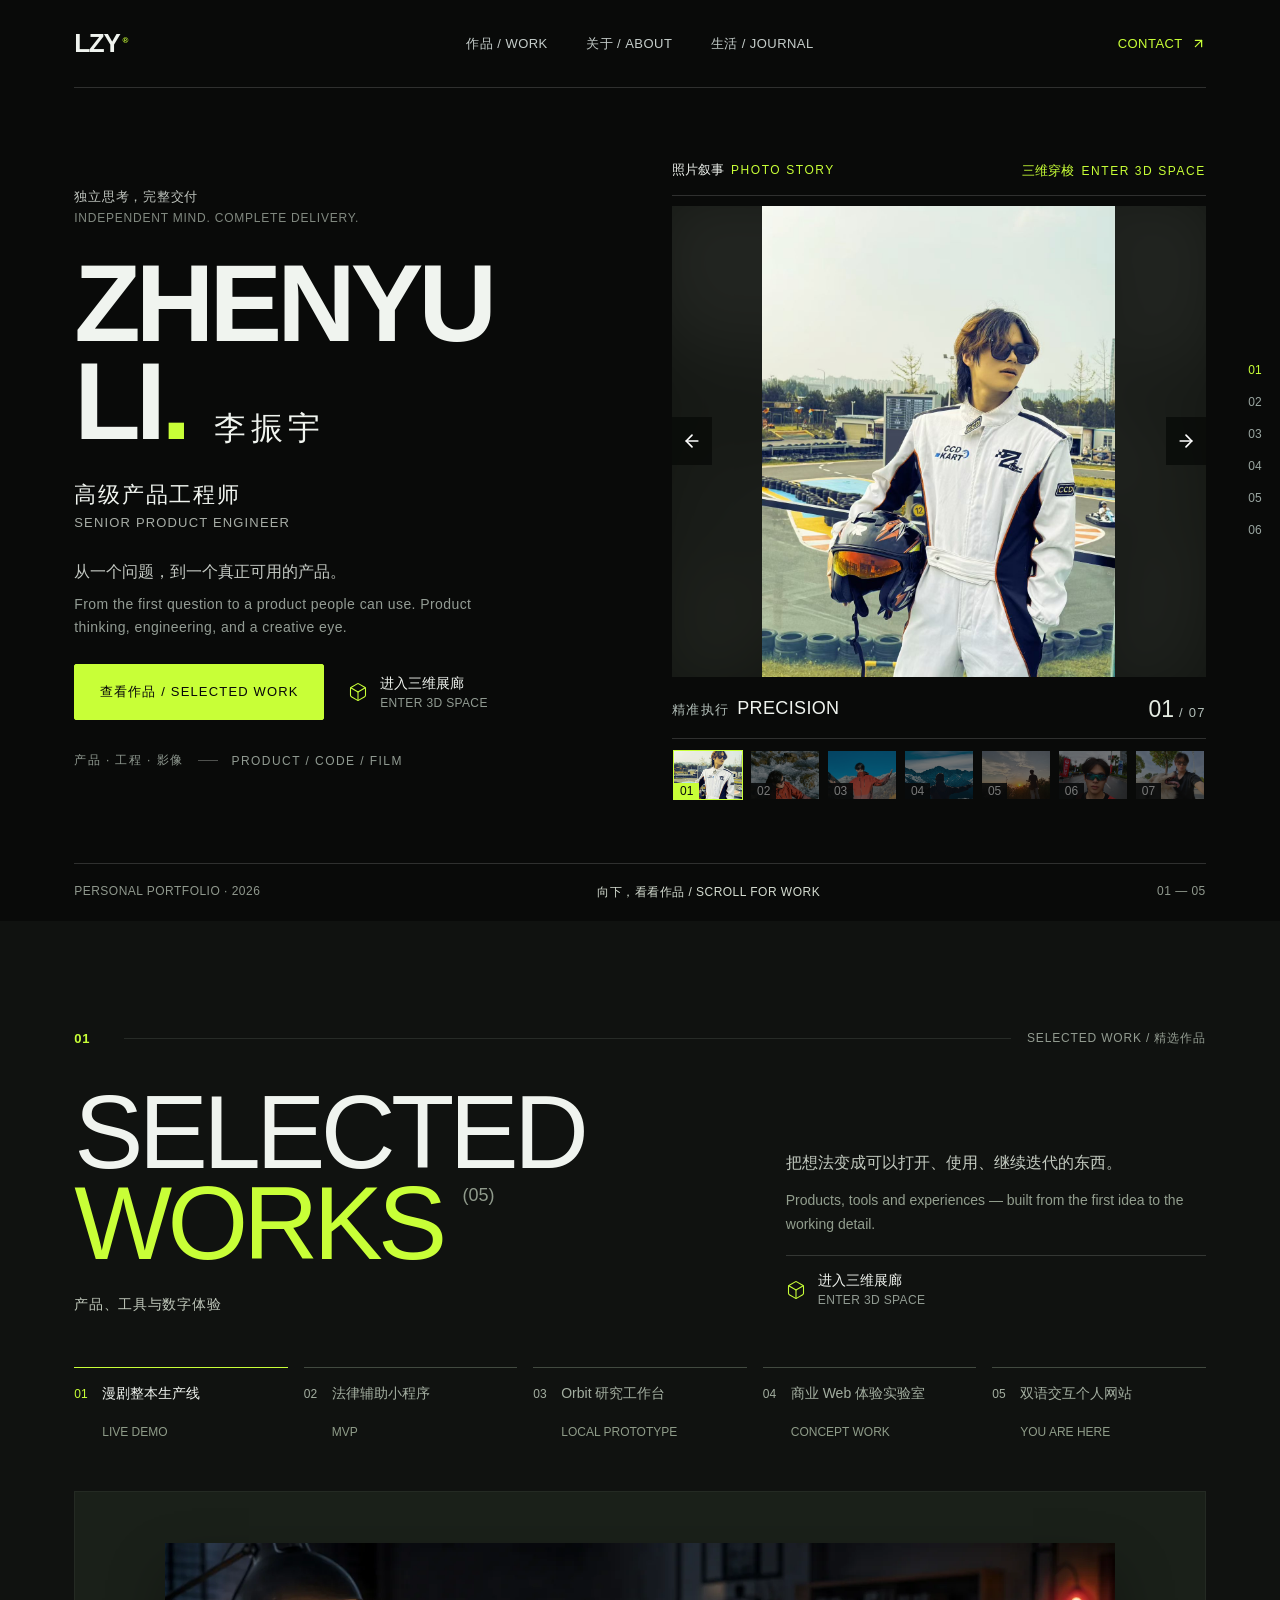
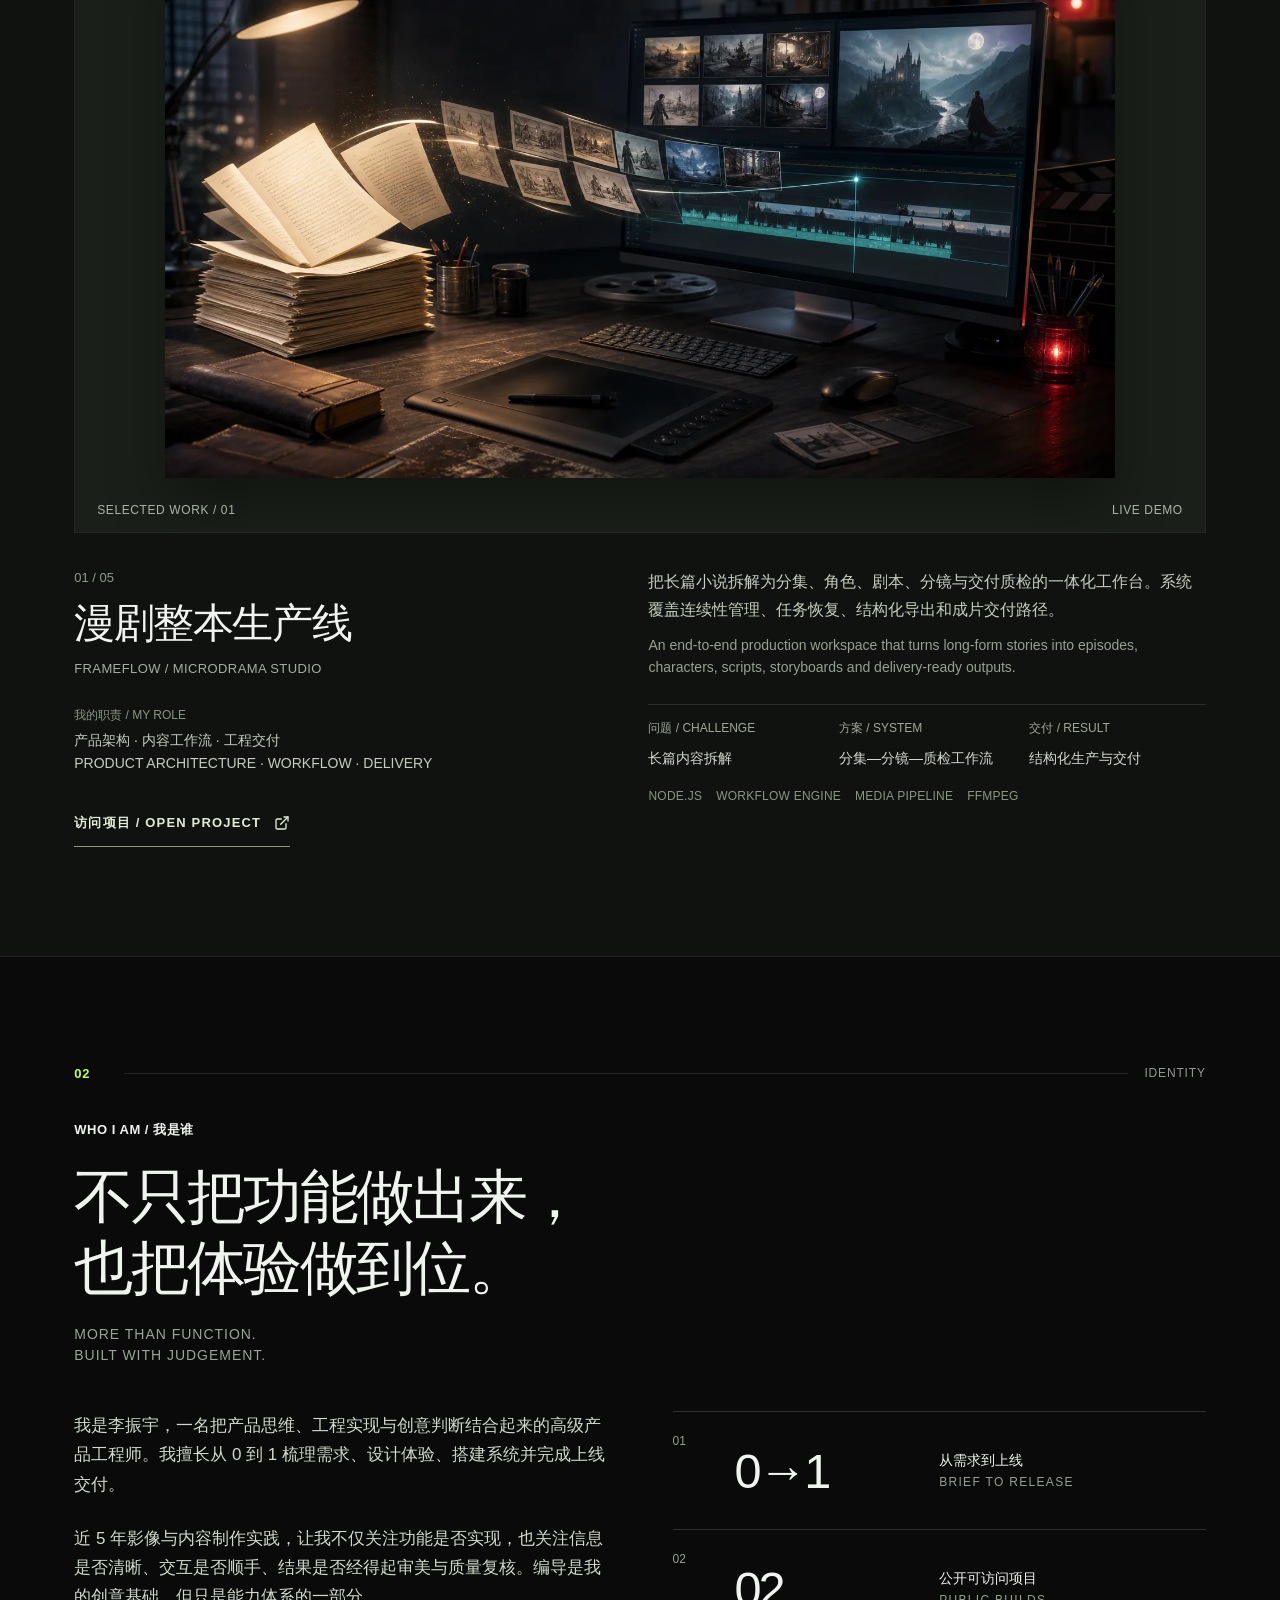
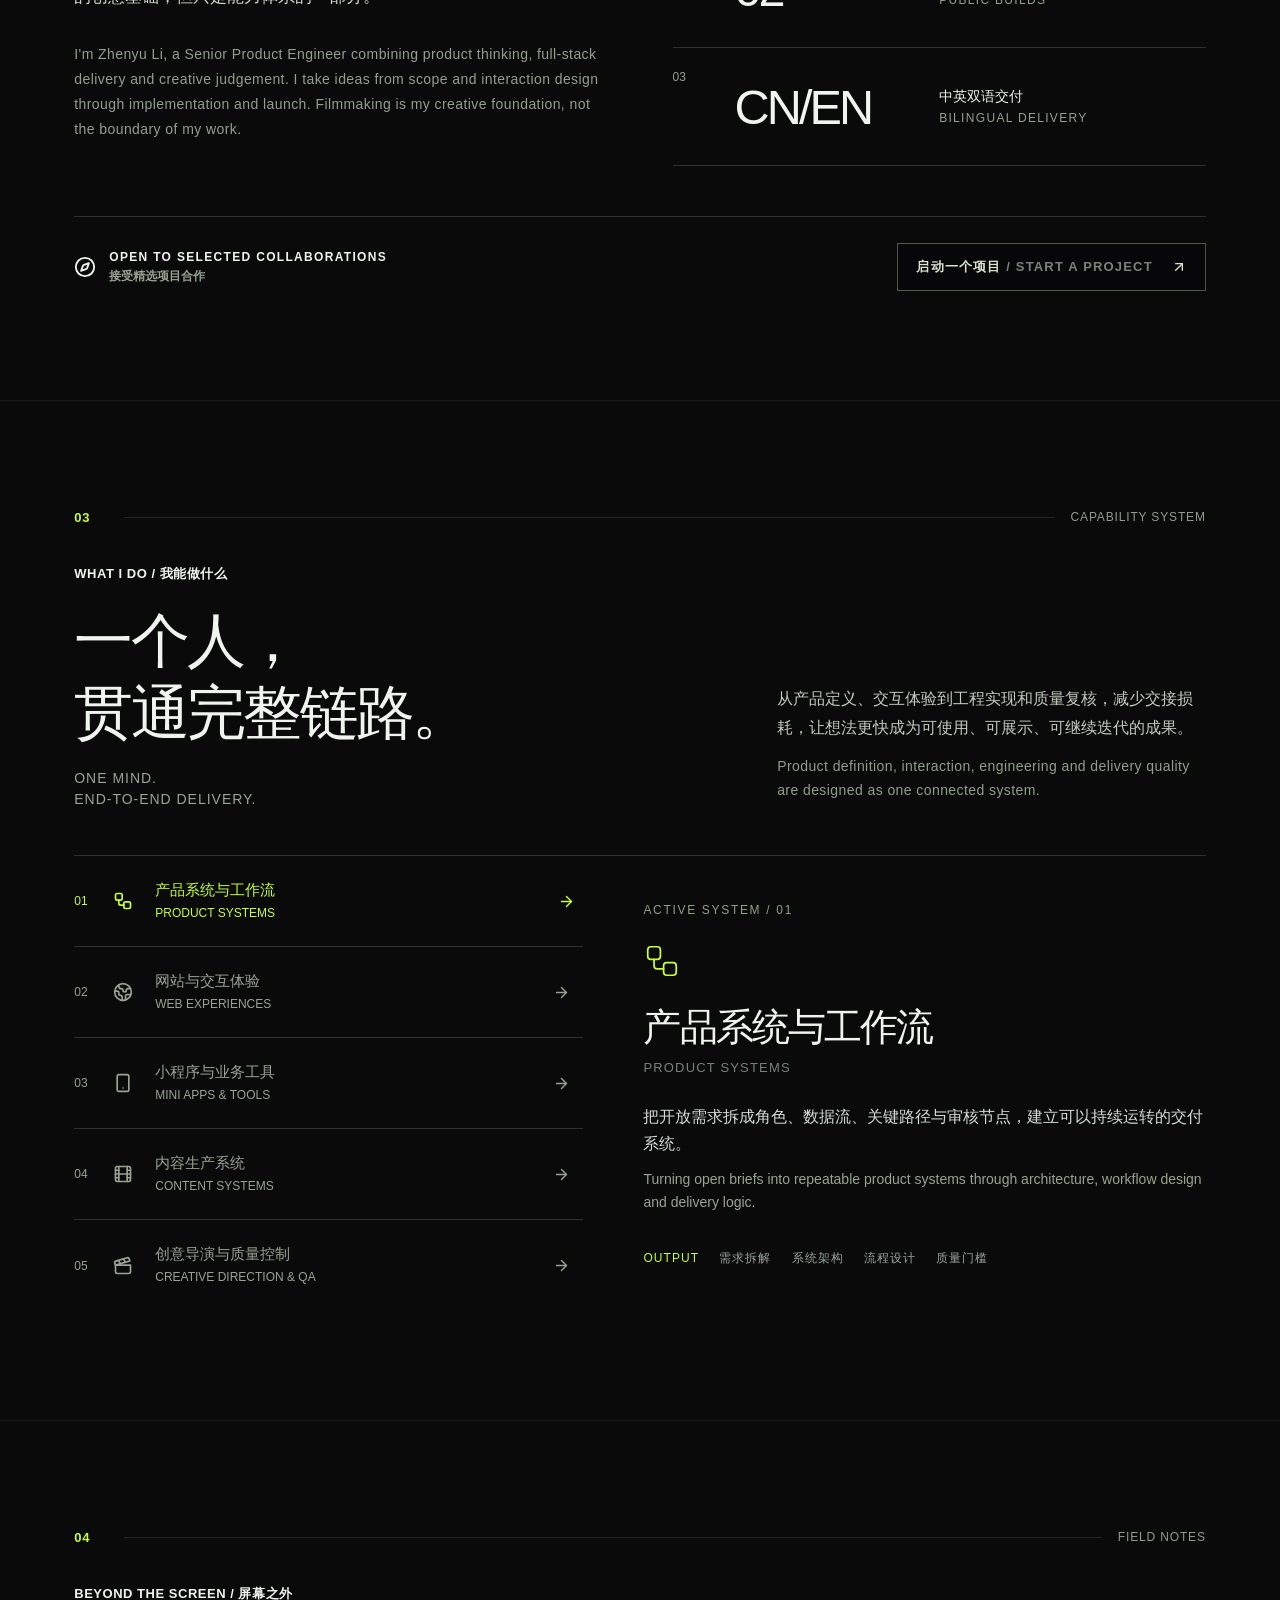
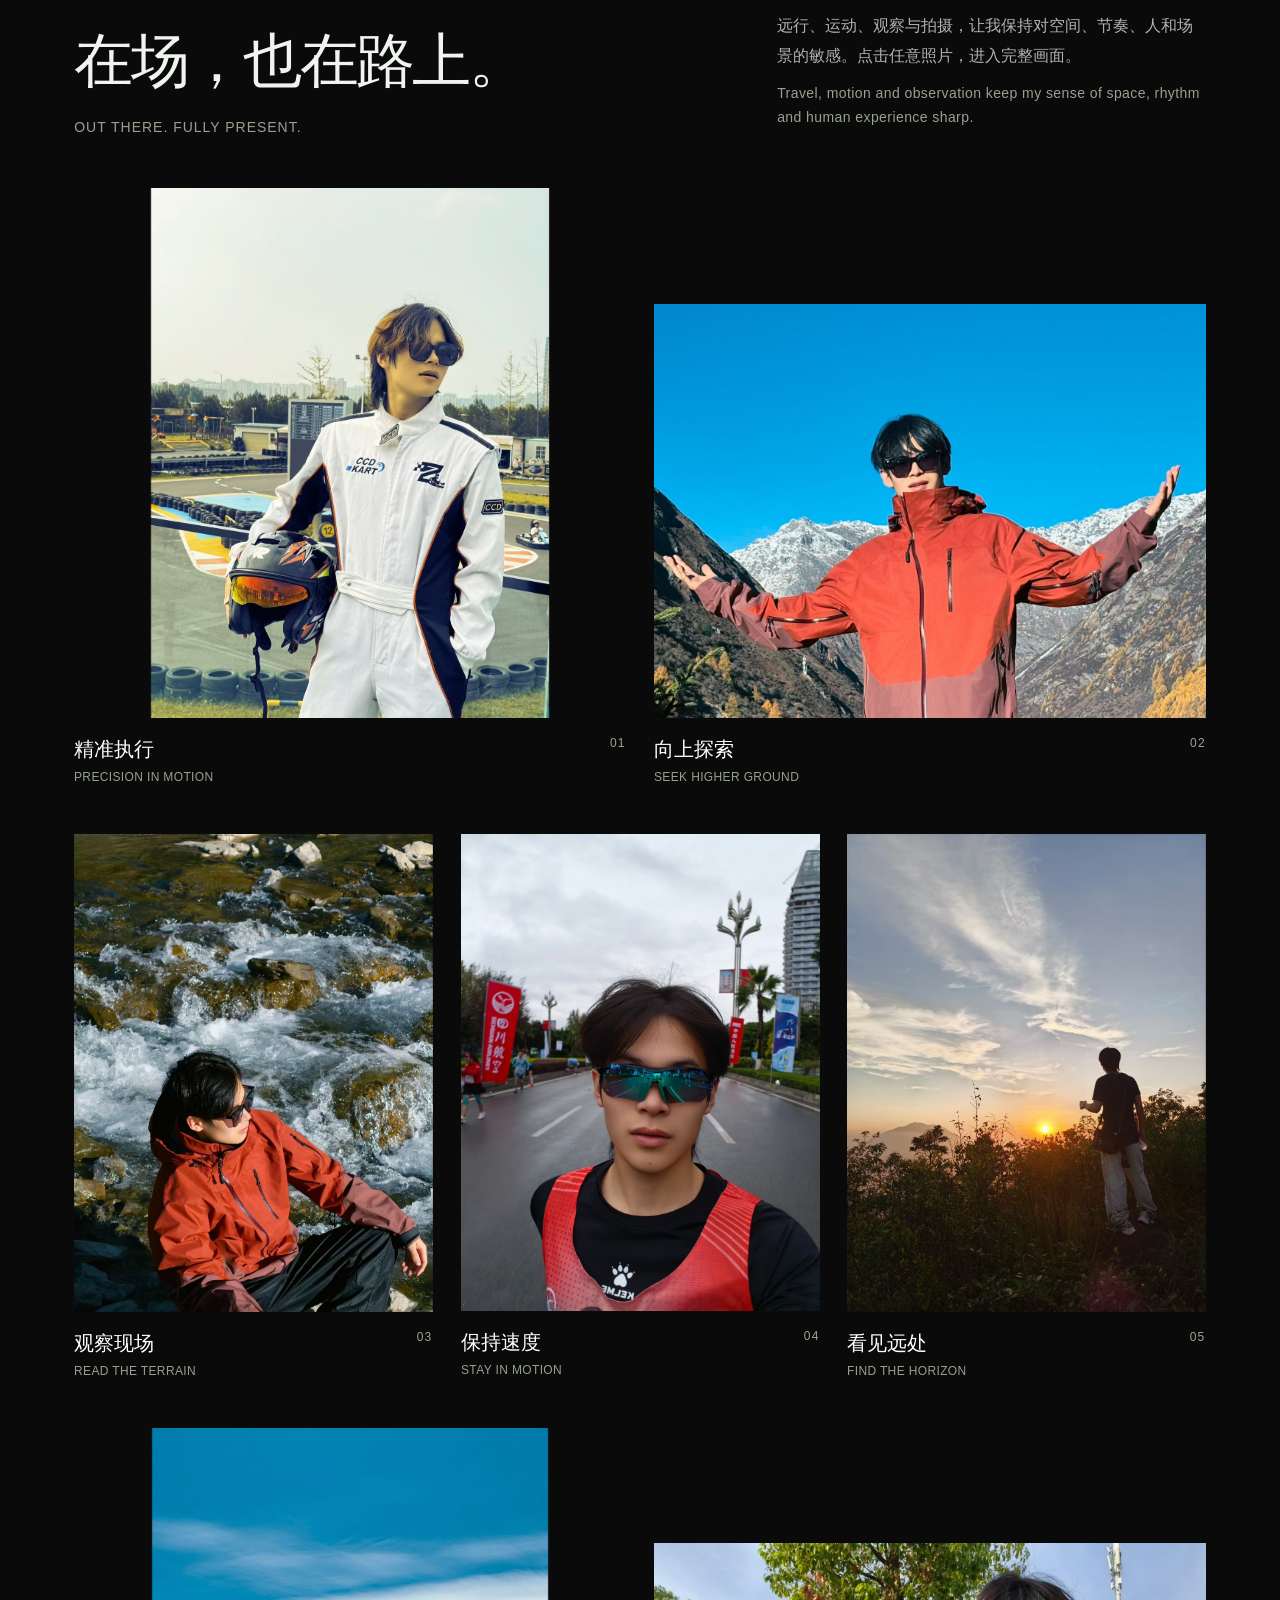
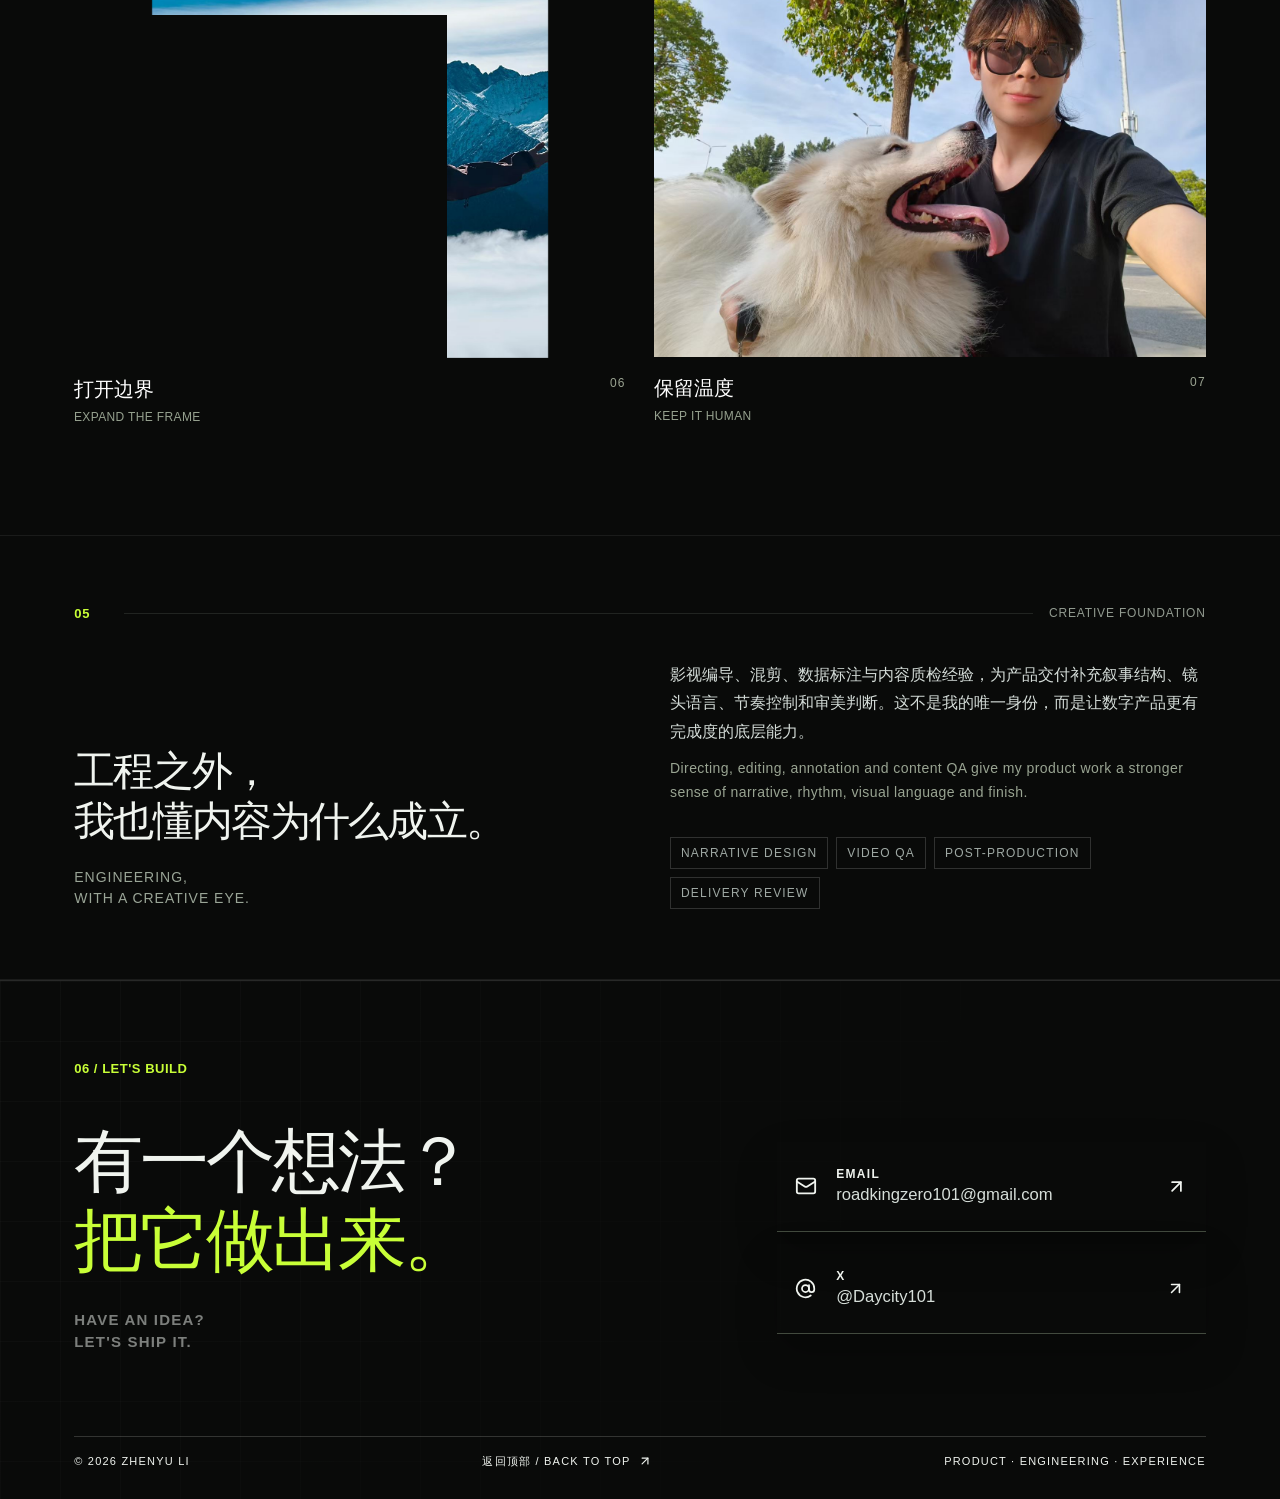
==== commit cb36104a: "Publish refined identity and large-format project gallery" ====
--- a/index.html
+++ b/index.html
@@ -11,8 +11,8 @@
     <meta property="og:description" content="产品架构、交互体验、全栈实现与完整交付。" />
     <meta property="og:image" content="/og-engineer.png" />
     <title>李振宇｜高级产品工程师 · 产品、工程与数字体验</title>
-    <script type="module" crossorigin src="/assets/index-C1rhGjgE.js"></script>
-    <link rel="stylesheet" crossorigin href="/assets/index-CoTah-fA.css">
+    <script type="module" crossorigin src="/assets/index-CQCZOQ-P.js"></script>
+    <link rel="stylesheet" crossorigin href="/assets/index-CGnxJaCR.css">
   </head>
   <body>
     <div id="root"></div>
--- a/assets/index-CGnxJaCR.css
+++ b/assets/index-CGnxJaCR.css
@@ -0,0 +1 @@
+@import "https://fonts.googleapis.com/css2?family=Kanit:wght@400;500;600;700;800;900&family=Noto+Sans+SC:wght@400;500;700;900&display=swap";:root{--ink:#070709;--ink-raised:#0e0f12;--paper:#e8ece4;--paper-strong:#f2f5ed;--text:#f0f4ef;--muted:#99a29e;--acid:#c8ff37;--cyan:#35e4ff;--orange:#ff6b43;--violet:#9d72ff;--line:#f0f4ef29;--dark-line:#07070929;--page-pad:clamp(22px, 5.8vw, 96px);--section-pad:clamp(86px, 8.5vw, 136px);--font-mono:"Kanit", monospace;--editorial-muted:#a1a5a1}*{box-sizing:border-box;margin:0;padding:0}html{scroll-behavior:smooth;background:var(--ink)}body{background:var(--ink);min-width:320px;color:var(--text);-webkit-font-smoothing:antialiased;font-family:Kanit,Noto Sans SC,sans-serif;overflow-x:hidden}button,a{color:inherit;font:inherit}a{text-decoration:none}button{background:0 0;border:0}button,a{-webkit-tap-highlight-color:transparent}button:focus-visible,a:focus-visible{outline:2px solid var(--cyan);outline-offset:4px}img{max-width:100%}::selection{color:var(--ink);background:var(--acid)}main{background:var(--ink);position:relative;overflow:clip}.scroll-progress{z-index:500;transform-origin:0;background:linear-gradient(90deg, var(--acid), var(--cyan), var(--violet));height:3px;position:fixed;inset:0 0 auto;box-shadow:0 0 16px #35e4ff8c}.pointer-glow{z-index:1;pointer-events:none;mix-blend-mode:screen;background:radial-gradient(circle,#35e4ff1c,#9d72ff0b 40%,#0000 70%);border-radius:50%;width:380px;height:380px;position:fixed}.hero{z-index:2;min-height:max(100svh,860px);padding:0 var(--page-pad) 36px;isolation:isolate;background:radial-gradient(circle at 76% 34%,#9d72ff2e,#0000 27%),radial-gradient(circle at 17% 80%,#35e4ff14,#0000 28%),linear-gradient(150deg,#08080b,#050507 66%);position:relative;overflow:hidden}.hero:before{content:"";z-index:-3;opacity:.55;background-color:#0000;background-image:linear-gradient(90deg,#0000 49.9%,#c8ff3717 50%,#0000 50.1%),linear-gradient(#0000 49.9%,#35e4ff12 50%,#0000 50.1%);background-position:0 0,0 0;background-repeat:repeat,repeat;background-size:220px 220px;background-attachment:scroll,scroll;background-origin:padding-box,padding-box;background-clip:border-box,border-box;position:absolute;inset:-40% -20%;transform:rotate(-9deg)}.hero-grid{z-index:-2;opacity:.38;transform-origin:50% 0;background-image:linear-gradient(#35e4ff33 1px,#0000 1px),linear-gradient(90deg,#35e4ff33 1px,#0000 1px);background-size:62px 62px;position:absolute;inset:48% -30% -55%;transform:perspective(520px)rotateX(63deg);-webkit-mask-image:linear-gradient(#0000,#000 16% 62%,#0000 92%);mask-image:linear-gradient(#0000,#000 16% 62%,#0000 92%)}.hero-noise{z-index:-1;pointer-events:none;opacity:.12;background-image:repeating-linear-gradient(0deg,#0000 0 3px,#ffffff0b 4px);position:absolute;inset:0}.nav{z-index:50;border-bottom:1px solid var(--line);grid-template-columns:1fr auto 1fr;align-items:center;max-width:1580px;height:82px;margin:0 auto;display:grid;position:relative}.nav-brand{letter-spacing:-.05em;width:max-content;font-size:22px;font-weight:900}.nav-brand span{color:var(--acid);letter-spacing:0;margin-left:3px;font-size:8px;position:relative;top:-9px}.nav-links{align-items:center;gap:clamp(20px,3vw,48px);display:flex}.nav-links a,.nav-contact{color:#c5cdca;letter-spacing:.12em;white-space:nowrap;font-size:10px;position:relative}.nav-links a:after{content:"";transform-origin:100%;background:var(--acid);height:1px;transition:transform .22s;position:absolute;bottom:-8px;left:0;right:0;transform:scaleX(0)}.nav-links a:hover:after{transform-origin:0;transform:scaleX(1)}.nav-contact{color:var(--acid);justify-self:end;align-items:center;gap:8px;display:inline-flex}.hero-layout{grid-template-columns:minmax(520px,1.06fr) minmax(500px,.94fr);align-items:center;gap:clamp(24px,4vw,72px);width:100%;max-width:1580px;min-height:calc(max(100svh,860px) - 118px);margin:0 auto;display:grid;position:relative}.hero-copy{z-index:6;padding:38px 0 82px;position:relative}.hero-kicker{color:#c9d2ce;letter-spacing:.14em;align-items:center;gap:10px;margin-bottom:clamp(26px,3vw,44px);font-size:10px;display:flex}.live-dot{background:var(--acid);border-radius:50%;width:8px;height:8px;animation:2.3s ease-in-out infinite live-pulse;box-shadow:0 0 0 5px #c8ff3717,0 0 18px #c8ff37cc}@keyframes live-pulse{50%{box-shadow:0 0 0 9px #c8ff3700,0 0 25px #c8ff37f2}}.hero h1{letter-spacing:-.075em;width:max-content;font-size:clamp(78px,9.15vw,154px);font-weight:900;line-height:.74;position:relative}.hero-title__outline{color:#0000;-webkit-text-stroke:1px #f0f4efb8;font-size:.82em}.hero-title__dot{color:var(--acid);-webkit-text-stroke:0;text-shadow:0 0 34px #c8ff378c;font-size:1.04em;position:absolute;bottom:-.06em;right:-.17em}.hero-intro{grid-template-columns:minmax(230px,.78fr) minmax(330px,1.22fr);align-items:end;gap:34px;max-width:760px;margin-top:clamp(38px,5vw,74px);display:grid}.hero-intro p small,.section-heading>p small,.about-manifesto>small,.foundation-copy p small{color:var(--muted);letter-spacing:.03em;margin-top:10px;font-size:.67em;line-height:1.55;display:block}.hero-actions{align-items:center;gap:24px;display:flex}.primary-action,.contact-button{border:1px solid var(--acid);min-height:54px;color:var(--ink);letter-spacing:.09em;background:var(--acid);justify-content:center;align-items:center;gap:18px;padding:0 20px;font-size:10px;font-weight:700;display:inline-flex;box-shadow:0 14px 40px #c8ff3721}.primary-action{clip-path:polygon(0 0,calc(100% - 15px) 0,100% 15px,100% 100%,0 100%);min-width:250px}.text-action{color:#c6d0cb;letter-spacing:.11em;border-bottom:1px solid #f0f4ef73;padding:10px 0;font-size:9px}.hero-signature{color:#dbe2df;letter-spacing:.12em;align-items:center;gap:14px;margin-top:clamp(46px,5.5vw,84px);font-size:10px;display:flex}.hero-signature i{background:#f0f4ef4d;width:44px;height:1px}.hero-signature small{color:#69736f;letter-spacing:.12em;margin-left:auto;font-size:8px}.hero-visual{z-index:5;height:min(760px,100svh - 110px);min-height:650px;position:relative}.hero-stage{isolation:isolate;perspective:1800px;width:100%;height:100%;transform-style:preserve-3d;touch-action:pan-y;position:relative}.hero-experience,.hero-experience__panel{width:100%;height:100%;position:relative}.hero-experience__panel{position:absolute;inset:0}.stage-mode-switch{z-index:24;-webkit-backdrop-filter:blur(14px);backdrop-filter:blur(14px);background:#05070ac7;border:1px solid #f0f4ef24;gap:5px;padding:4px;display:flex;position:absolute;top:18px;left:20px;box-shadow:0 16px 44px #00000047}.stage-mode-switch button{cursor:pointer;color:#727d79;text-align:left;background:0 0;border:1px solid #0000;grid-template-columns:18px 1fr;align-items:center;column-gap:6px;min-width:112px;min-height:37px;padding:6px 9px;transition:color .18s,border-color .18s,background .18s,transform .18s;display:grid}.stage-mode-switch button span{color:#56605c;font-family:var(--font-mono);grid-row:1/3;font-size:7px}.stage-mode-switch button small{color:#56605c;letter-spacing:.13em;font-size:5px}.stage-mode-switch button:hover,.stage-mode-switch button:focus-visible,.stage-mode-switch button.is-active{color:#f0f4ef;background:#c8ff3712;border-color:#c8ff376b;transform:translateY(-1px)}.stage-mode-switch button.is-active span,.stage-mode-switch button.is-active small{color:var(--acid)}.hero-stage--photo{overflow:clip}.hero-stage--photo:before{content:"";z-index:0;clip-path:polygon(0 0,calc(100% - 22px) 0,100% 22px,100% 100%,0 100%);pointer-events:none;background:radial-gradient(circle at 22% 38%,#35e4ff17,#0000 38%),radial-gradient(circle at 77% 68%,#c8ff3714,#0000 32%);border:1px solid #f0f4ef14;position:absolute;inset:5% 1% 5% 0}.hero-stage--webgl{clip-path:polygon(0 0,calc(100% - 28px) 0,100% 28px,100% 100%,0 100%);background:radial-gradient(circle at 50% 44%,#35e4ff1f,#0000 32%),radial-gradient(circle at 72% 72%,#9d72ff24,#0000 28%),linear-gradient(145deg,#10151be0,#0506098c);border:1px solid #f0f4ef24;overflow:hidden;box-shadow:inset 0 0 0 1px #ffffff05,inset 0 -90px 150px #0000006b,0 44px 110px #00000061}.hero-stage--webgl:before{content:"";z-index:1;opacity:.23;pointer-events:none;background-color:#0000;background-image:linear-gradient(#35e4ff1a 1px,#0000 1px),linear-gradient(90deg,#35e4ff1a 1px,#0000 1px);background-position:0 0,0 0;background-repeat:repeat,repeat;background-size:58px 58px;background-attachment:scroll,scroll;background-origin:padding-box,padding-box;background-clip:border-box,border-box;position:absolute;inset:0;-webkit-mask-image:linear-gradient(#0000 1%,#000 24% 76%,#0000);mask-image:linear-gradient(#0000 1%,#000 24% 76%,#0000)}.hero-stage--webgl:after{content:"";z-index:9;transform-origin:100% 0;pointer-events:none;background:#c8ff3714;border-left:1px solid #c8ff378c;width:28px;height:28px;position:absolute;top:0;right:0;transform:skewY(45deg)}.hero-immersive-stage{z-index:3;inset:0;position:absolute!important}.immersive-stage__canvas{z-index:2;touch-action:pan-y;outline:none}.webgl-shell{z-index:1;pointer-events:none;position:absolute;inset:8% 7% 10%}.webgl-shell:before,.webgl-shell:after,.webgl-shell i{content:"";border:1px solid #35e4ff21;border-radius:50%;position:absolute;inset:0;transform:rotateX(72deg)rotate(-8deg);box-shadow:0 0 38px #35e4ff0a}.webgl-shell:after{border-color:#9d72ff29;inset:12%;transform:rotateY(70deg)rotate(17deg)}.webgl-shell i:first-child{border-color:#c8ff3724;inset:21% 8%;transform:rotateX(58deg)rotate(42deg)}.webgl-shell i:nth-child(2){border-color:#35e4ff33;animation:3.6s ease-in-out infinite webgl-shell-pulse;inset:28%}.webgl-shell i:nth-child(3){border-color:#c8ff3738;animation:3.6s ease-in-out 1.2s infinite webgl-shell-pulse;inset:43%}@keyframes webgl-shell-pulse{0%,to{opacity:.25;scale:.82}50%{opacity:.9;scale:1.06}}.webgl-status{z-index:8;color:#68736f;letter-spacing:.14em;pointer-events:none;justify-content:space-between;align-items:center;font-size:7px;display:flex;position:absolute;top:18px;left:18px;right:18px}.webgl-status span{color:var(--cyan);align-items:center;gap:8px;display:inline-flex}.webgl-status span i{background:var(--acid);width:5px;height:5px;box-shadow:0 0 12px var(--acid);border-radius:50%;animation:1.6s ease-in-out infinite webgl-live}.webgl-loader{z-index:4;color:#74807b;letter-spacing:.16em;place-content:center;justify-items:center;gap:13px;font-size:7px;display:grid;position:absolute;inset:0}.webgl-loader span{background:#f0f4ef1f;width:54px;height:1px;overflow:hidden}.webgl-loader span:after{content:"";background:var(--acid);width:45%;height:100%;box-shadow:0 0 12px var(--acid);animation:1.1s ease-in-out infinite alternate webgl-load;display:block}@keyframes webgl-load{to{transform:translate(122%)}}@keyframes webgl-live{50%{opacity:.25}}.immersive-stage__node-label{border:1px solid color-mix(in srgb, var(--node-color) 55%, transparent);color:#eef7f5;min-width:104px;box-shadow:0 0 24px color-mix(in srgb, var(--node-color) 18%, transparent);-webkit-backdrop-filter:blur(10px);backdrop-filter:blur(10px);white-space:nowrap;text-align:left;background:#05070bc2;padding:7px 10px;transition:border-color .18s,transform .18s,background .18s;display:grid;transform:translateY(0)}.immersive-stage__node-label span{font-size:10px;font-weight:700}.immersive-stage__node-label small{color:var(--node-color);letter-spacing:.14em;margin-top:2px;font-size:6px}.immersive-stage__node-label.is-active{border-color:var(--node-color);background:#070a0feb;transform:translateY(-4px)}.immersive-stage__project-nav{z-index:8;gap:6px;display:flex;position:absolute;bottom:48px;right:17px}.immersive-stage__reset{z-index:8;cursor:pointer;color:#d9e6e1;min-height:34px;font-family:var(--font-mono);letter-spacing:.08em;-webkit-backdrop-filter:blur(10px);backdrop-filter:blur(10px);background:#05070bb8;border:1px solid #f0f4ef38;align-items:center;gap:6px;padding:7px 10px;font-size:8px;transition:border-color .18s,color .18s,background .18s;display:inline-flex;position:absolute;top:54px;left:15px}.immersive-stage__reset span{color:var(--acid);font-size:14px;line-height:1}.immersive-stage__reset small{color:#8b9994;letter-spacing:.1em;font-size:6px}.immersive-stage__reset:hover,.immersive-stage__reset:focus-visible{border-color:var(--acid);color:#fff;background:#0e150ef0}.immersive-stage__project-nav button{cursor:pointer;color:#fff;text-align:left;-webkit-backdrop-filter:blur(10px);backdrop-filter:blur(10px);background:#05070bbd;border:1px solid #ffffff21;grid-template-columns:9px 1fr;align-items:center;column-gap:7px;min-width:104px;min-height:44px;padding:7px 9px;transition:transform .18s,border-color .18s,background .18s;display:grid}.immersive-stage__project-nav button:hover,.immersive-stage__project-nav button:focus-visible{border-color:var(--node-color);background:#090d12eb;transform:translateY(-4px)}.immersive-stage__project-nav i{background:var(--node-color);width:6px;height:6px;box-shadow:0 0 12px var(--node-color);border-radius:50%;grid-row:1/3}.immersive-stage__project-nav span{font-size:8px;font-weight:650}.immersive-stage__project-nav small{color:#83908c;letter-spacing:.12em;grid-column:2;font-size:5px}.depth-field{z-index:0;pointer-events:none;width:120%;height:120%;position:absolute;inset:-10%}.hero-depth-plane{z-index:1;pointer-events:none;transform-style:preserve-3d;position:absolute}.hero-depth-plane--back{background-color:#0000;background-image:linear-gradient(#35e4ff14 1px,#0000 1px),linear-gradient(90deg,#35e4ff14 1px,#0000 1px);background-position:0 0,0 0;background-repeat:repeat,repeat;background-size:44px 44px;background-attachment:scroll,scroll;background-origin:padding-box,padding-box;background-clip:border-box,border-box;border:1px solid #35e4ff21;inset:11% 5% 18% 3%;transform:translateZ(-160px)rotateY(-17deg)rotateX(7deg);box-shadow:inset 0 0 120px #35e4ff09}.hero-depth-plane--front{filter:drop-shadow(0 0 16px #c8ff371a);border-top:1px solid #c8ff3747;border-right:1px solid #c8ff372e;width:31%;height:19%;top:7%;right:5%;transform:translateZ(185px)rotateY(-10deg)}.hero-depth-plane--front:before,.hero-depth-plane--front:after{content:"";background:var(--acid);position:absolute;box-shadow:0 0 15px #c8ff37b8}.hero-depth-plane--front:before{width:42%;height:3px;top:-2px;left:0}.hero-depth-plane--front:after{width:3px;height:36%;top:12px;right:-2px}.portrait-rig{transform-style:preserve-3d;cursor:grab;position:absolute;inset:3% 1% 11% 0}.portrait-rig:active{cursor:grabbing}.portrait-card{aspect-ratio:3/4;z-index:3;transform-origin:50%;clip-path:polygon(0 0,92% 0,100% 7%,100% 100%,0 100%);background:#121317;border:1px solid #f0f4ef47;width:auto;max-width:78%;height:79%;transition:top .42s cubic-bezier(.22,1,.36,1),width .42s cubic-bezier(.22,1,.36,1),height .42s cubic-bezier(.22,1,.36,1),aspect-ratio .42s cubic-bezier(.22,1,.36,1);position:absolute;top:10%;bottom:auto;left:50%;overflow:hidden;transform:translate(-50%)translateZ(-5px)rotateY(4deg)rotateX(-1deg);box-shadow:42px 72px 130px #000000ad,-14px 0 44px #35e4ff14,0 0 0 10px #ffffff05}.portrait-card--landscape{aspect-ratio:4/3;width:92%;max-width:none;height:auto;top:18%}.portrait-card:after{content:"";z-index:2;pointer-events:none;background:linear-gradient(#0707090d,#0000 45%,#070709d1),linear-gradient(115deg,#35e4ff14,#0000 32%,#c8ff370d);position:absolute;inset:0}.portrait-card>img{object-fit:cover;filter:saturate(.92)contrast(1.05);width:100%;height:100%;position:absolute;inset:0}.portrait-card__grid{z-index:3;opacity:.24;pointer-events:none;background-image:linear-gradient(#ffffff1a 1px,#0000 1px),linear-gradient(90deg,#ffffff1a 1px,#0000 1px);background-size:25% 20%;position:absolute;inset:0;-webkit-mask-image:linear-gradient(#000,#0000 42%,#000);mask-image:linear-gradient(#000,#0000 42%,#000)}.portrait-card__top,.portrait-card__bottom{z-index:4;color:#ffffffd1;display:flex;position:absolute;left:22px;right:22px}.portrait-card__top{letter-spacing:.14em;justify-content:space-between;font-size:8px;top:20px}.portrait-card__bottom{flex-direction:column;bottom:24px}.portrait-card__bottom span{color:var(--acid);letter-spacing:.13em;font-size:12px;font-weight:700}.portrait-card__bottom strong{color:#fff;letter-spacing:-.045em;margin-top:3px;font-size:clamp(28px,3vw,48px);font-weight:900;line-height:1}.portrait-card__bottom small{letter-spacing:.15em;margin-top:10px;font-size:8px}.portrait-orbit{z-index:1;pointer-events:none;transform-style:preserve-3d;border:1px solid #35e4ff38;border-radius:50%;position:absolute}.portrait-orbit:before,.portrait-orbit:after{content:"";background:var(--cyan);box-shadow:0 0 18px var(--cyan);border-radius:50%;position:absolute}.portrait-orbit--one{animation:14s linear infinite orbit-spin-one;inset:19% -2% -4% 3%;transform:translateZ(10px)rotateX(72deg)rotate(-18deg)}.portrait-orbit--one:before{width:6px;height:6px;top:13%;left:5%}.portrait-orbit--two{border-color:#c8ff372b;animation:18s linear infinite reverse orbit-spin-two;inset:1% 9% 4% -4%;transform:translateZ(72px)rotateY(70deg)rotate(11deg)}.portrait-orbit--two:after{background:var(--acid);width:5px;height:5px;box-shadow:0 0 18px var(--acid);bottom:19%;right:3%}@keyframes orbit-spin-one{to{transform:translateZ(10px)rotateX(72deg)rotate(342deg)}}@keyframes orbit-spin-two{to{transform:translateZ(72px)rotateY(70deg)rotate(371deg)}}.portrait-depth-tag{z-index:8;border-left:2px solid var(--acid);color:#c7d0cc;letter-spacing:.12em;background:#070709bf;padding:6px 7px;font-size:7px;position:absolute;transform:translateZ(95px)}.portrait-depth-tag--one{top:11%;left:1%}.portrait-depth-tag--two{border-color:var(--cyan);top:29%;right:12%}.hero-stage__hud{z-index:9;border-top:1px solid var(--line);color:#6d7773;letter-spacing:.12em;pointer-events:none;justify-content:space-between;align-items:center;padding-top:13px;font-size:8px;display:flex;position:absolute;bottom:10%;left:1%;right:3%}.hero-stage__hud span{color:var(--cyan);align-items:center;gap:7px;display:inline-flex}.hero-selector{z-index:12;overscroll-behavior-x:contain;scroll-snap-type:x proximity;scrollbar-width:none;gap:5px;scroll-padding-inline:2%;display:flex;position:absolute;bottom:1.5%;left:2%;right:2%;overflow-x:auto}.hero-selector::-webkit-scrollbar{display:none}.hero-selector button{cursor:pointer;color:#69736f;text-align:left;-webkit-backdrop-filter:blur(10px);backdrop-filter:blur(10px);scroll-snap-align:center;background:#070709b8;border:1px solid #f0f4ef26;flex:1;grid-template-columns:18px 1fr;align-items:center;column-gap:8px;width:auto;min-width:76px;min-height:41px;padding:0 7px;transition:color .18s,border-color .18s,transform .18s;display:grid}.hero-selector button span{grid-row:1/3;font-size:9px}.hero-selector button i{transform-origin:0;background:currentColor;width:100%;height:1px;transition:transform .22s;transform:scaleX(.25)}.hero-selector button b{letter-spacing:.1em;font-size:7px;font-weight:500}.hero-selector button:hover,.hero-selector button.is-active{color:var(--acid);border-color:#c8ff3799;transform:translateY(-4px)}.hero-selector button.is-active i{transform:scaleX(1)}.hero-coordinate{bottom:34px;left:var(--page-pad);color:#4f5955;letter-spacing:.13em;gap:14px;font-size:7px;display:flex;position:absolute}.scroll-cue{right:var(--page-pad);color:#7f8985;letter-spacing:.13em;align-items:center;gap:9px;font-size:8px;display:flex;position:absolute;bottom:29px}.scroll-cue i{background:linear-gradient(90deg, var(--cyan), transparent);width:42px;height:1px;animation:1.8s ease-in-out infinite cue-line;overflow:hidden}@keyframes cue-line{50%{transform-origin:100%;transform:scaleX(.4)}}.ticker{z-index:10;color:var(--ink);background:var(--acid);border-top:1px solid #07070929;border-bottom:1px solid #07070929;position:relative;overflow:hidden}.ticker-track{width:max-content;min-width:200%;animation:34s linear infinite ticker-move;display:flex}.ticker span{letter-spacing:.12em;white-space:nowrap;align-items:center;gap:46px;height:50px;padding:0 24px;font-size:10px;font-weight:700;display:flex}.ticker b{font-size:13px}@keyframes ticker-move{to{transform:translate(-50%)}}.about,.capabilities,.projects,.field-notes,.foundation{z-index:8;padding:var(--section-pad) var(--page-pad);position:relative}.about>*,.capabilities>*,.projects>*,.field-notes>*,.foundation>*{z-index:2;max-width:1480px;margin-left:auto;margin-right:auto;position:relative}.section-index{letter-spacing:.14em;grid-template-columns:34px 1fr auto;align-items:center;gap:16px;width:100%;margin-bottom:clamp(52px,6vw,92px);font-size:8px;display:grid}.section-index span{font-size:12px;font-weight:700}.section-index i{opacity:.18;background:currentColor;height:1px}.section-index b{font-weight:500}.section-eyebrow{color:currentColor;letter-spacing:.16em;margin-bottom:22px;font-size:9px;font-weight:600}.about{color:var(--ink);background:radial-gradient(circle at 92% 12%, #c8ff37c7, transparent 24%), var(--paper)}.about:before{content:"LZY";color:#0000;letter-spacing:-.1em;opacity:.06;-webkit-text-stroke:1px #000;font-size:min(31vw,470px);font-weight:900;line-height:.8;position:absolute;top:5%;right:-2%}.about-heading h2,.section-heading h2,.foundation h2,.footer h2{letter-spacing:-.065em;font-size:clamp(54px,6.6vw,108px);font-weight:900;line-height:.88}.about-heading h2 em,.section-heading h2 em,.foundation h2 em,.footer h2 em{font-style:normal}.about-heading h2 small,.section-heading h2 small,.foundation h2 small,.footer h2 small{color:#07070961;letter-spacing:.08em;margin-top:28px;font-size:.18em;font-weight:600;line-height:1.3;display:block}.about-grid{grid-template-columns:minmax(320px,.82fr) minmax(580px,1.18fr);align-items:start;gap:clamp(54px,8vw,130px);margin-top:clamp(68px,8vw,124px);display:grid}.about-manifesto{max-width:620px}.about-manifesto p{font-size:clamp(17px,1.45vw,23px);line-height:1.72}.about-manifesto p+p{margin-top:25px}.about-manifesto>small{color:#0707098a;margin-top:30px;font-size:12px}.about-proof{border-top:1px solid var(--dark-line)}.about-proof>div{border-bottom:1px solid var(--dark-line);grid-template-columns:44px minmax(120px,.7fr) 1fr;align-items:center;gap:18px;min-height:118px;display:grid}.about-proof>div>span{color:#0707096b;align-self:start;padding-top:22px;font-size:9px}.about-proof strong{letter-spacing:-.06em;font-size:clamp(40px,4.6vw,76px);font-weight:900}.about-proof p{font-size:14px;font-weight:700}.about-proof p small{color:#0707097a;letter-spacing:.11em;margin-top:5px;font-size:9px;font-weight:500;display:block}.about-footer{border-top:1px solid var(--dark-line);justify-content:space-between;align-items:center;margin-top:clamp(64px,8vw,120px);padding-top:26px;display:flex}.about-footer>div{letter-spacing:.11em;align-items:center;gap:13px;font-size:9px;font-weight:600;display:flex}.about-footer>div small{color:#0707097a;letter-spacing:0;margin-top:4px;font-size:10px;display:block}.contact-button{border-color:var(--ink);color:var(--paper);background:var(--ink);box-shadow:none}.contact-button i{opacity:.55;font-style:normal}.contact-button--compact{min-height:48px;padding-inline:18px;font-size:9px}.capabilities{background:radial-gradient(circle at 86% 42%,#35e4ff1a,#0000 28%),linear-gradient(150deg,#0d0e12,#070709 64%);overflow:hidden}.capabilities:before{content:"";opacity:.08;background-image:linear-gradient(#ffffff1f 1px,#0000 1px),linear-gradient(90deg,#ffffff1f 1px,#0000 1px);background-size:56px 56px;position:absolute;inset:0;-webkit-mask-image:radial-gradient(circle at 80%,#000,#0000 58%);mask-image:radial-gradient(circle at 80%,#000,#0000 58%)}.section-heading--split{grid-template-columns:minmax(520px,1.2fr) minmax(300px,.8fr);align-items:end;gap:clamp(48px,8vw,130px);display:grid}.section-heading>p{color:#c2cbc7;max-width:560px;padding-bottom:8px;font-size:clamp(14px,1.25vw,19px);line-height:1.75}.section-heading>p small{color:#727c78}.section-heading h2 small{color:#f0f4ef61}.capability-system{border:1px solid var(--line);background:#ffffff04;grid-template-columns:minmax(330px,.84fr) minmax(520px,1.16fr);margin-top:clamp(68px,8vw,118px);display:grid}.capability-nav{border-right:1px solid var(--line)}.capability-nav button{border-bottom:1px solid var(--line);cursor:pointer;color:#707a76;text-align:left;grid-template-columns:27px 30px 1fr 20px;align-items:center;gap:14px;width:100%;min-height:91px;padding:0 24px;transition:color .18s,background .18s;display:grid}.capability-nav button:last-child{border-bottom:0}.capability-nav button strong{font-size:15px;font-weight:600}.capability-nav button small{letter-spacing:.1em;margin-top:4px;font-size:8px;font-weight:500;display:block}.capability-nav button.is-active>svg:last-child{transform:translate(5px)}.capability-display{isolation:isolate;place-items:center;min-height:455px;padding:clamp(32px,5vw,78px);display:grid;position:relative;overflow:hidden}.capability-radar{z-index:-1;opacity:.62;position:absolute;inset:-12%}.capability-radar:before{content:"";aspect-ratio:1;background:conic-gradient(from 30deg,#0000,#35e4ff1f,#0000 21%,#0000);border:1px solid #35e4ff24;border-radius:50%;width:76%;animation:10s linear infinite radar-spin;position:absolute;top:50%;left:50%;transform:translate(-50%,-50%)}.capability-radar i{border:1px solid #f0f4ef13;border-radius:50%;position:absolute;top:50%;left:50%;transform:translate(-50%,-50%)}.capability-radar i:first-child{aspect-ratio:1;width:22%}.capability-radar i:nth-child(2){aspect-ratio:1;width:43%}.capability-radar i:nth-child(3){aspect-ratio:1;width:64%}.capability-radar i:nth-child(4){aspect-ratio:1;width:86%}@keyframes radar-spin{to{transform:translate(-50%,-50%)rotate(360deg)}}.capability-display__content{width:100%;max-width:620px}.capability-display__content>span{color:var(--cyan);letter-spacing:.14em;font-size:8px}.capability-display__content>svg{color:var(--acid);margin:34px 0 25px;display:block}.capability-display h3{letter-spacing:-.05em;font-size:clamp(31px,3.5vw,56px);font-weight:800;line-height:1}.capability-display h3 small{color:#77817d;letter-spacing:.09em;margin-top:8px;font-size:.28em;font-weight:500;display:block}.capability-display p{color:#d5dcd9;max-width:580px;margin-top:26px;font-size:clamp(14px,1.18vw,18px);line-height:1.7}.capability-display p small{color:#78827e;margin-top:10px;font-size:.68em;line-height:1.55;display:block}.capability-output{flex-wrap:wrap;gap:8px;margin-top:34px;display:flex}.capability-output span,.capability-output b{color:#9aa49f;letter-spacing:.09em;border:1px solid #f0f4ef21;padding:8px 10px;font-size:8px;font-weight:500}.capability-output span{color:var(--acid);border-color:#c8ff3740}.capability-display__coordinates{color:#4e5753;letter-spacing:.12em;gap:12px;font-size:7px;display:flex;position:absolute;bottom:15px;right:18px}.project-console{border:1px solid var(--line);background:#0a0a0d;grid-template-columns:minmax(300px,.33fr) minmax(660px,.67fr);margin-top:clamp(68px,8vw,118px);display:grid;box-shadow:0 60px 140px #0000005c}.project-index{border-right:1px solid var(--line)}.project-index button{border-bottom:1px solid var(--line);cursor:pointer;color:#68716e;text-align:left;grid-template-rows:1fr auto;grid-template-columns:28px 1fr 16px;align-items:center;gap:4px 12px;width:100%;min-height:108px;padding:18px 20px;transition:color .18s,background .18s;display:grid}.project-index button:last-child{border-bottom:0}.project-index button>span{grid-row:1/3;font-size:10px}.project-index button strong{align-self:end;font-size:14px;font-weight:600}.project-index button small{letter-spacing:.08em;margin-top:3px;font-size:7px;font-weight:500;display:block}.project-index button i{color:#4f5855;letter-spacing:.09em;align-self:start;font-size:7px;font-style:normal}.project-index button>svg{grid-area:1/3/3}.project-index button:hover,.project-index button.is-active{color:var(--accent);background:color-mix(in srgb, var(--accent) 6%, transparent)}.project-dossier{min-width:0;padding:clamp(22px,3.3vw,48px);overflow:hidden}.project-dossier__head{border-bottom:1px solid var(--line);color:#69726f;letter-spacing:.1em;grid-template-columns:90px 1fr auto;align-items:center;gap:12px;padding-bottom:16px;font-size:7px;display:grid}.project-dossier__head span{color:var(--accent)}.project-dossier__head i{text-overflow:ellipsis;white-space:nowrap;font-style:normal;overflow:hidden}.project-dossier__head b{font-weight:500}.project-dossier__grid{grid-template-columns:minmax(290px,.82fr) minmax(420px,1.18fr);align-items:stretch;gap:clamp(30px,4vw,64px);min-height:640px;padding-top:clamp(28px,3.7vw,56px);display:grid}.project-dossier__copy{flex-direction:column;align-items:flex-start;min-width:0;display:flex}.project-dossier h3{letter-spacing:-.06em;font-size:clamp(35px,4.15vw,68px);font-weight:900;line-height:.94}.project-dossier h3 small{color:var(--accent);letter-spacing:.065em;margin-top:11px;font-size:.22em;font-weight:600;line-height:1.35;display:block}.project-dossier__copy>p{color:#c4cdca;margin-top:31px;font-size:clamp(13px,1vw,16px);line-height:1.74}.project-dossier__copy>p small{color:#717b77;margin-top:10px;font-size:.72em;line-height:1.56;display:block}.project-role{color:var(--accent);gap:10px;margin-top:30px;display:flex}.project-role small{color:#6e7774;letter-spacing:.08em;margin-top:4px;font-size:8px;display:block}.project-evidence{border-top:1px solid #f0f4ef1f;border-bottom:1px solid #f0f4ef1f;grid-template-columns:repeat(3,1fr);width:100%;margin-top:28px;display:grid}.project-evidence>div{border-right:1px solid #f0f4ef1a;min-width:0;padding:12px 9px 13px 0}.project-evidence>div+div{padding-left:9px}.project-evidence>div:last-child{border-right:0}.project-evidence span,.project-evidence b{display:block}.project-evidence b{color:#aeb7b3;text-overflow:ellipsis;margin-top:5px;font-size:9px;font-weight:500;line-height:1.35;overflow:hidden}.tag-row{flex-wrap:wrap;gap:7px;margin-top:28px;display:flex}.tag-row span{color:#86908c;letter-spacing:.08em;border:1px solid #f0f4ef21;padding:7px 8px;font-size:7px}.project-link{border:1px solid var(--accent);min-height:47px;color:var(--ink);letter-spacing:.09em;background:var(--accent);align-items:center;gap:13px;margin-top:auto;padding:0 15px;font-size:8px;font-weight:700;display:inline-flex}.project-link--static{color:#76807c;background:0 0;border-color:#f0f4ef29}.project-visual{background:#111216;border:1px solid #f0f4ef21;min-width:0;min-height:510px;position:relative;overflow:hidden}.project-visual:after{content:"";z-index:4;pointer-events:none;position:absolute;inset:0;box-shadow:inset 0 0 70px #00000057}.visual-badge{z-index:8;color:#e9efec;letter-spacing:.1em;-webkit-backdrop-filter:blur(10px);backdrop-filter:blur(10px);background:#070709b8;border:1px solid #f0f4ef3d;padding:7px 9px;font-size:7px;position:absolute;top:12px;right:12px}.project-visual--image img{object-fit:cover;object-position:top left;width:100%;height:100%;transition:transform .6s cubic-bezier(.22,1,.36,1)}.project-dossier:hover .project-visual--image img{transform:scale(1.035)}.visual-scan{z-index:3;pointer-events:none;background:linear-gradient(#0000 0 48%,#c8ff3714 49%,#0000 50% 100%) 0 0/100% 48px;animation:4.6s linear infinite scan-move;position:absolute;inset:0}@keyframes scan-move{to{background-position-y:96px}}.project-visual--legal{background:radial-gradient(circle at 50% 48%,#ff6b4338,#0000 33%),linear-gradient(145deg,#201712,#0d0d10);place-items:center;display:grid}.phone-shell{aspect-ratio:.51;color:#191b1f;background:#f0eee6;border:7px solid #1f2025;border-radius:31px;width:min(50%,270px);min-width:215px;padding:18px;transition:transform .35s;position:relative;transform:rotate(-4deg);box-shadow:0 35px 70px #00000080}.project-dossier:hover .phone-shell{transform:rotate(0)translateY(-6px)}.phone-status{justify-content:space-between;font-size:7px;display:flex}.phone-status i{background:#1a1b1e;border-radius:20px;width:38px;height:10px}.phone-shell>p{color:#a34b2e;margin-top:30px;font-size:8px;font-weight:700}.phone-shell h4{margin-top:8px;font-size:24px;line-height:1.1}.phone-shell>small{color:#7b7973;font-size:7px}.legal-input{color:#99958d;background:#faf9f4;border:1px solid #d8d3c6;border-radius:10px;min-height:80px;margin-top:20px;padding:11px;font-size:7px}.legal-grid{grid-template-columns:1fr 1fr;gap:7px;margin-top:12px;display:grid}.legal-grid b{background:#e8e4d8;border-radius:7px;padding:10px 7px;font-size:7px}.legal-action{color:#fff;background:#ae4c2c;border-radius:8px;justify-content:space-between;align-items:center;min-height:34px;margin-top:12px;padding:0 10px;font-size:7px;display:flex}.project-visual--orbit{background:radial-gradient(circle at 68% 35%,#35e4ff2e,#0000 31%),#07090d;place-items:center;display:grid}.orbit-workspace{aspect-ratio:1.36;background:#0a0d13;border:1px solid #80e9ff33;grid-template-columns:.37fr 1fr;width:88%;transition:transform .4s;display:grid;overflow:hidden;transform:perspective(900px)rotateY(-5deg)rotateX(3deg);box-shadow:0 30px 70px #00000085}.project-dossier:hover .orbit-workspace{transform:perspective(900px)rotateY(0)rotateX(0)translateY(-5px)}.orbit-workspace aside{color:#71848d;background:#090b10;border-right:1px solid #80e9ff1f;flex-direction:column;gap:12px;padding:18px 14px;font-size:6px;display:flex}.orbit-workspace aside strong{color:#d8f5fb;letter-spacing:.15em;font-size:15px}.orbit-workspace aside span{color:#48616b;letter-spacing:.12em;font-size:5px}.orbit-workspace aside div{color:var(--cyan);border:1px solid #35e4ff33;margin:9px 0 5px;padding:8px}.orbit-canvas{background-color:#0000;background-image:linear-gradient(#35e4ff09 1px,#0000 1px),linear-gradient(90deg,#35e4ff09 1px,#0000 1px);background-position:0 0,0 0;background-repeat:repeat,repeat;background-size:24px 24px;background-attachment:scroll,scroll;background-origin:padding-box,padding-box;background-clip:border-box,border-box;flex-direction:column;justify-content:center;padding:13% 9%;display:flex;position:relative}.orbit-canvas>span{color:var(--cyan);letter-spacing:.13em;font-size:6px}.orbit-canvas h4{color:#e6f4f7;margin-top:12px;font-size:clamp(17px,2.1vw,34px);line-height:.98}.orbit-modes{gap:6px;margin-top:20px;display:flex}.orbit-modes b{color:#6ea0ae;border:1px solid #35e4ff26;padding:5px 7px;font-size:5px}.orbit-input{color:#5b747d;background:#080b11e0;border:1px solid #35e4ff29;justify-content:space-between;align-items:center;margin-top:auto;padding:11px;font-size:6px;display:flex}.project-visual--web-lab{background:radial-gradient(circle at 80% 20%,#9d72ff38,#0000 30%),#111016;grid-template-rows:1.2fr .8fr;grid-template-columns:1fr 1fr;gap:12px;padding:16px;display:grid}.lab-shot{background:#14151a;border:1px solid #f0f4ef26;position:relative;overflow:hidden}.lab-shot--verdant{grid-row:1/3}.lab-shot img{object-fit:cover;object-position:top center;width:100%;height:100%;transition:transform .65s cubic-bezier(.22,1,.36,1)}.lab-shot figcaption{color:#edf1ef;letter-spacing:.09em;-webkit-backdrop-filter:blur(8px);backdrop-filter:blur(8px);background:#070709bd;padding:7px;font-size:6px;position:absolute;bottom:7px;left:7px;right:7px}.project-dossier:hover .lab-shot img{transform:scale(1.04)}.project-visual--portfolio{background:radial-gradient(circle at 72% 35%,#c8ff3733,#0000 29%),linear-gradient(145deg,#171913,#08090a 68%);flex-direction:column;justify-content:center;padding:9%;display:flex}.portfolio-visual__type{z-index:2;position:relative}.portfolio-visual__type span{color:var(--acid);letter-spacing:.14em;font-size:7px}.portfolio-visual__type strong{color:#f0f4ef;letter-spacing:-.07em;margin-top:12px;font-size:clamp(30px,3.4vw,56px);font-weight:900;line-height:.94;display:block}.project-visual--portfolio>img{z-index:1;object-fit:contain;filter:drop-shadow(0 35px 32px #00000094);width:40%;height:66%;transition:transform .5s cubic-bezier(.22,1,.36,1);position:absolute;top:17%;right:6%}.project-dossier:hover .project-visual--portfolio>img{transform:translateY(-8px)rotate(1deg)}.portfolio-visual__code{z-index:5;color:var(--cyan);letter-spacing:.11em;background:#070709b3;border:1px solid #35e4ff38;padding:7px 9px;font-size:6px;position:absolute;bottom:22px;left:9%}.field-notes{color:var(--paper);background:radial-gradient(circle at 10% 16%,#9d72ff3d,#0000 26%),radial-gradient(circle at 90% 72%,#35e4ff1f,#0000 30%),linear-gradient(145deg,#12101c 0%,#07080c 48%,#0b1016 100%);overflow:hidden}.field-notes:before{content:"";opacity:.16;pointer-events:none;background-image:linear-gradient(#35e4ff2e 1px,#0000 1px),linear-gradient(90deg,#35e4ff2e 1px,#0000 1px);background-size:72px 72px;position:absolute;inset:0;-webkit-mask-image:linear-gradient(#0000,#000 18% 82%,#0000);mask-image:linear-gradient(#0000,#000 18% 82%,#0000)}.field-notes .section-heading>p{color:#f0f4efb8}.field-grid{grid-template-columns:repeat(12,1fr);grid-auto-flow:dense;perspective:1600px;transform-style:preserve-3d;grid-auto-rows:clamp(128px,12vw,178px);gap:clamp(16px,2vw,30px);margin-top:clamp(68px,8vw,120px);display:grid}.field-card{cursor:zoom-in;color:#fff;text-align:left;min-width:0;transform-style:preserve-3d;will-change:transform;background:#111;border:1px solid #f0f4ef33;position:relative;overflow:visible;box-shadow:0 40px 74px #00000057,0 0 0 1px #35e4ff08}.field-card:first-child{grid-area:span 3/1/auto/8}.field-card:nth-child(2){grid-area:span 4/8/auto/13}.field-card:nth-child(3){grid-area:span 3/1/auto/5}.field-card:nth-child(4){grid-area:span 3/5/auto/9}.field-card:nth-child(5){grid-area:span 3/9/auto/13}.field-card:nth-child(6){grid-area:span 4/1/auto/13}.field-card__depth{z-index:-2;pointer-events:none;background:linear-gradient(135deg,#35e4ff29,#9d72ff14),#07080d;border:1px solid #35e4ff47;position:absolute;inset:0;transform:translate3d(18px,19px,-35px);box-shadow:0 32px 68px #00000080}.field-card:after{content:"";z-index:2;pointer-events:none;clip-path:inset(0);background:linear-gradient(#07070914,#0000 46%,#070709e0),linear-gradient(105deg,#35e4ff14,#0000 34%,#9d72ff14);position:absolute;inset:0}.field-card img{object-fit:cover;clip-path:inset(0);filter:saturate(.82)contrast(1.04);width:100%;height:100%;transition:transform .75s cubic-bezier(.22,1,.36,1),filter .35s;transform:translateZ(28px)scale(1.035)}.field-card--wide img{object-position:50% 46%}.field-card--portrait img,.field-card--tall img{object-position:50% 42%}.field-card:nth-child(2) img{object-position:50% 32%}.field-card:nth-child(3) img{object-position:50% 36%}.field-card:nth-child(4) img{object-position:50% 44%}.field-card:nth-child(5) img{object-position:50% 38%}.field-card:hover img{filter:saturate(1.06)contrast(1.03);transform:translateZ(52px)scale(1.07)}.field-card__laser{z-index:3;pointer-events:none;position:absolute;inset:-1px;overflow:hidden;transform:translateZ(56px)}.field-card__laser:after{content:"";opacity:0;filter:blur(2px);background:linear-gradient(90deg,#0000,#ffffffa6,#0000);width:12%;transition:left .7s cubic-bezier(.22,1,.36,1),opacity .18s;position:absolute;top:-28%;bottom:-28%;left:-20%;transform:rotate(15deg)}.field-card:hover .field-card__laser:after{opacity:.75;left:110%}.field-card__index,.field-card__caption,.field-card__open{z-index:4;position:absolute;transform:translateZ(72px)}.field-card__index{letter-spacing:.1em;-webkit-backdrop-filter:blur(7px);backdrop-filter:blur(7px);background:#07070938;border:1px solid #ffffff61;padding:5px 7px;font-size:7px;top:17px;left:17px}.field-card__caption{bottom:18px;left:18px;right:18px}.field-card__caption strong{letter-spacing:-.04em;text-shadow:0 8px 28px #0000007a;font-size:clamp(19px,2.2vw,34px);display:block}.field-card__caption small{color:#ffffffad;letter-spacing:.11em;margin-top:4px;font-size:7px;display:block}.field-card__open{letter-spacing:.08em;opacity:0;-webkit-backdrop-filter:blur(7px);backdrop-filter:blur(7px);background:#07070947;border:1px solid #ffffff59;align-items:center;gap:5px;padding:5px 7px;font-size:6px;transition:opacity .18s,transform .18s;display:flex;top:17px;right:17px;transform:translateY(-4px)}.field-card:hover .field-card__open{opacity:1;transform:translateY(0)}.lightbox{z-index:1000;-webkit-backdrop-filter:blur(20px);backdrop-filter:blur(20px);background:#040406eb;place-items:center;padding:clamp(24px,5vw,76px);display:grid;position:fixed;inset:0}.lightbox:before{content:"";opacity:.1;pointer-events:none;background-image:linear-gradient(#ffffff1f 1px,#0000 1px),linear-gradient(90deg,#ffffff1f 1px,#0000 1px);background-size:56px 56px;position:absolute;inset:0}.lightbox figure{z-index:2;touch-action:pan-y;background:#111216;grid-template-columns:1fr 180px;max-width:min(1050px,78vw);max-height:82vh;display:grid;position:relative;overflow:hidden;box-shadow:0 48px 130px #000000a6}.lightbox figure>img{object-fit:contain;background:#08080a;width:100%;height:82vh;max-height:82vh}.lightbox figcaption{color:#f0f4ef;background:#111216;flex-direction:column;justify-content:flex-end;padding:22px;display:flex}.lightbox figcaption span{color:var(--acid);letter-spacing:.12em;margin-bottom:auto;font-size:8px}.lightbox figcaption strong{font-size:25px;line-height:1.06}.lightbox figcaption small{color:#7e8884;letter-spacing:.1em;margin-top:8px;font-size:8px}.lightbox__close,.lightbox__arrow{z-index:6;cursor:pointer;color:#eef3ef;-webkit-backdrop-filter:blur(10px);backdrop-filter:blur(10px);background:#0707099e;border:1px solid #f0f4ef3d;border-radius:50%;place-items:center;width:46px;height:46px;transition:color .18s,border-color .18s,background .18s;display:grid;position:absolute}.lightbox__close:hover,.lightbox__arrow:hover{border-color:var(--acid);color:var(--ink);background:var(--acid)}.lightbox__close{top:26px;right:26px}.lightbox__arrow{top:50%;transform:translateY(-50%)}.lightbox__arrow--left{left:26px}.lightbox__arrow--right{right:26px}.foundation{background:radial-gradient(circle at 88% 35%,#9d72ff47,#0000 32%),linear-gradient(132deg,#24163c,#0a0b10 58%);overflow:hidden}.foundation:before{content:"STORY / QA / CRAFT";color:#ffffff07;letter-spacing:-.05em;white-space:nowrap;font-size:9vw;font-weight:900;position:absolute;bottom:-4%;right:-2%}.foundation-grid{grid-template-columns:minmax(500px,1.15fr) minmax(330px,.85fr);align-items:end;gap:clamp(54px,8vw,130px);display:grid}.foundation h2 small{color:#f0f4ef5c}.foundation-copy p{color:#d4dcd8;font-size:clamp(15px,1.35vw,21px);line-height:1.75}.foundation-tags{flex-wrap:wrap;gap:8px;margin-top:32px;display:flex}.foundation-tags span{color:#9fa9a4;letter-spacing:.1em;border:1px solid #f0f4ef2b;padding:8px 10px;font-size:8px}.foundation-graphic{aspect-ratio:1;opacity:.34;pointer-events:none;width:58vw;top:-34%;right:-5%;z-index:1!important;position:absolute!important}.foundation-graphic div{border:1px solid #9d72ff47;border-radius:50%;position:absolute;inset:12%;transform:rotateX(68deg)rotate(12deg)}.foundation-graphic div:nth-child(2){border-color:#35e4ff40;inset:26%;transform:rotateY(67deg)rotate(-18deg)}.foundation-graphic div:nth-child(3){border-color:#c8ff3738;inset:39%;transform:rotateX(76deg)rotate(42deg)}.footer{z-index:10;min-height:max(66svh,600px);padding:clamp(86px, 8vw, 128px) var(--page-pad) 34px;color:var(--text);background:radial-gradient(circle at 83% 16%,#35e4ff26,#0000 30%),radial-gradient(circle at 70% 86%,#9d72ff29,#0000 36%),linear-gradient(145deg,#0d1017,#060709 65%,#040506);position:relative;overflow:hidden}.footer:before{content:"";opacity:.3;background-image:linear-gradient(#f0f4ef17 1px,#0000 1px),linear-gradient(90deg,#f0f4ef17 1px,#0000 1px);background-size:60px 60px;position:absolute;inset:0;-webkit-mask-image:linear-gradient(120deg,#000,#0000 74%);mask-image:linear-gradient(120deg,#000,#0000 74%)}.footer>*{z-index:3;max-width:1480px;margin-left:auto;margin-right:auto;position:relative}.footer h2{max-width:1050px;font-size:clamp(67px,9vw,146px)}.footer h2 small{color:#f0f4ef80}.footer h2 em{color:var(--acid)}.footer-orbit{z-index:1;aspect-ratio:1;border:1px solid #35e4ff3d;border-radius:50%;width:68vw;position:absolute;top:-30vw;right:-18vw;transform:rotateX(66deg)rotate(-22deg)}.footer-orbit:before,.footer-orbit:after{content:"";border:1px solid #f0f4ef21;border-radius:50%;position:absolute}.footer-orbit:before{inset:17%}.footer-orbit:after{inset:34%}.footer-contacts{flex-wrap:wrap;gap:12px;max-width:1080px;margin-top:clamp(54px,7vw,100px);display:flex}.footer-mail,.footer-social{min-width:300px;min-height:72px;color:var(--text);background:#090c10c2;border:1px solid #f0f4ef38;grid-template-columns:28px 1fr 22px;align-items:center;gap:13px;padding:12px 18px;display:grid;box-shadow:0 18px 42px #0000003d}.footer-mail span,.footer-social span{letter-spacing:.11em;font-size:9px;font-weight:600}.footer-mail small,.footer-social small{color:#98a19d;letter-spacing:0;margin-top:4px;font-size:10px;font-weight:500;display:block}.footer-bottom{right:var(--page-pad);bottom:28px;left:var(--page-pad);z-index:4;letter-spacing:.11em;border-top:1px solid #f0f4ef2e;justify-content:space-between;align-items:center;max-width:none;padding-top:17px;font-size:8px;display:flex;position:absolute}.footer-bottom a{align-items:center;gap:7px;display:inline-flex}@media (width<=1240px){.hero-layout{grid-template-columns:minmax(460px,.94fr) minmax(470px,1.06fr)}.hero h1{font-size:clamp(74px,8.8vw,118px)}.hero-intro{grid-template-columns:1fr}.hero-actions{align-items:flex-start}.hero-signature small{display:none}.portrait-card{right:auto}.project-console{grid-template-columns:290px minmax(620px,1fr)}.project-dossier__grid{grid-template-columns:minmax(250px,.75fr) minmax(380px,1.25fr)}}@media (width<=1120px){.nav{grid-template-columns:auto 1fr auto}.nav-links{justify-content:center;gap:18px}.hero{min-height:auto;padding-bottom:74px}.hero-layout{grid-template-columns:1fr;gap:8px;min-height:0;padding-top:70px}.hero-copy{padding-bottom:10px}.hero h1{font-size:clamp(76px,14vw,132px)}.hero-intro{grid-template-columns:.8fr 1.2fr;max-width:720px}.hero-visual{width:min(760px,100%);height:700px;min-height:0;margin:0 auto}.hero-coordinate{bottom:25px}.scroll-cue{bottom:20px}.about-grid{grid-template-columns:1fr}.about-manifesto{max-width:850px}.section-heading--split,.foundation-grid{grid-template-columns:1fr}.section-heading>p{max-width:750px}.capability-system{grid-template-columns:1fr}.capability-nav{border-right:0;border-bottom:1px solid var(--line);grid-template-columns:repeat(5,1fr);display:grid}.capability-nav button{border-right:1px solid var(--line);text-align:center;border-bottom:0;grid-template-rows:auto auto 1fr;grid-template-columns:1fr;place-items:center;gap:6px;min-height:115px;padding:14px 10px}.capability-nav button:last-child{border-right:0}.capability-nav button>svg:last-child{display:none}.capability-nav button strong{font-size:12px}.capability-nav button small{font-size:6px}.project-console{grid-template-columns:1fr}.project-index{border-right:0;border-bottom:1px solid var(--line);scrollbar-width:thin;display:flex;overflow-x:auto}.project-index button{border-right:1px solid var(--line);border-bottom:0;min-width:260px}.project-dossier__grid{grid-template-columns:minmax(260px,.78fr) minmax(390px,1.22fr)}.footer-contacts{flex-direction:column}}@media (width<=760px){:root{--page-pad:20px;--section-pad:96px}.pointer-glow{display:none}.nav{grid-template-columns:1fr auto;height:64px}.nav-brand{font-size:19px}.nav-contact{grid-column:2}.nav-links{border-bottom:1px solid var(--line);-webkit-backdrop-filter:blur(15px);backdrop-filter:blur(15px);background:#070709c2;grid-template-columns:repeat(3,1fr);gap:0;height:46px;display:grid;position:absolute;top:64px;left:0;right:0}.nav-links a{border-right:1px solid var(--line);place-items:center;font-size:7px;display:grid}.nav-links a:last-child{border-right:0}.nav-links a:after{display:none}.hero-layout{padding-top:95px}.hero-copy{padding-top:12px}.hero-kicker{font-size:8px}.hero h1{width:100%;font-size:clamp(61px,17vw,104px);line-height:.78}.hero-title__outline{font-size:.79em}.hero-intro{grid-template-columns:1fr}.hero-intro p{max-width:470px}.hero-signature{flex-wrap:wrap}.hero-visual{height:610px;margin-top:10px}.stage-mode-switch{justify-content:center;top:12px;left:12px;right:12px}.stage-mode-switch button{flex:1;min-width:0}.hero-stage--webgl{min-height:600px}.immersive-stage__node-label{display:none}.immersive-stage__project-nav{bottom:48px;left:12px;right:12px}.immersive-stage__reset{top:48px;left:12px}.immersive-stage__project-nav button{flex:1;min-width:0;padding-inline:7px}.webgl-status{top:14px;left:14px;right:14px}.portrait-rig{inset:5% 2% 13%}.portrait-card{width:auto;max-width:86%;height:75%;inset:12% auto auto 50%}.portrait-card--landscape{width:92%;max-width:none;height:auto;top:18%}.hero-selector{inset:auto 1% 1%}.hero-selector button{flex:1;grid-template-columns:15px 1fr;width:auto;min-width:0}.hero-stage__hud{bottom:10%;right:1%}.hero-coordinate{display:none}.scroll-cue{bottom:21px;right:20px}.about-heading h2,.section-heading h2,.foundation h2,.footer h2{font-size:clamp(45px,11.8vw,75px)}.about-proof>div{grid-template-columns:36px minmax(95px,.58fr) 1fr}.about-footer{flex-direction:column;align-items:flex-start;gap:28px}.capability-nav{display:flex;overflow-x:auto}.capability-nav button{min-width:150px}.capability-display{min-height:470px;padding:34px 24px}.project-dossier{padding:16px}.project-dossier__head{grid-template-columns:72px 1fr}.project-dossier__head b{display:none}.project-dossier__grid{grid-template-columns:1fr;min-height:0}.project-dossier__copy{min-height:520px}.project-link{margin-top:42px}.project-visual{min-height:520px}.field-grid{grid-template-columns:1fr 1fr;grid-auto-rows:260px}.field-card:nth-child(n){grid-area:span 1}.field-card:first-child,.field-card:nth-child(6),.field-card:nth-child(7){grid-column:1/3}.field-card:first-child,.field-card:nth-child(4),.field-card:nth-child(5){grid-row:span 2}.lightbox figure{grid-template-columns:1fr;max-width:82vw}.lightbox figure>img{height:72vh}.lightbox figcaption{background:linear-gradient(#0000,#070709eb);min-height:106px;position:absolute;bottom:0;left:0;right:0}.lightbox figcaption span{margin-bottom:16px}.foundation-grid{gap:50px}.footer{min-height:640px}.footer h2{z-index:4;position:relative}.footer-contacts{z-index:5;width:100%;position:relative}.footer-mail,.footer-social{width:min(100%,410px);min-width:0}.footer-bottom span:last-child{display:none}}.stage-mode-switch button:last-child{color:#ecf7d9;background:linear-gradient(110deg,#c8ff371a,#35e4ff0a);border-color:#c8ff3757;box-shadow:inset 0 0 24px #c8ff370a}.stage-mode-switch button:last-child:not(.is-active):after{content:"ENTER";color:#050705;letter-spacing:.08em;background:var(--acid);padding:2px 5px;font-size:7px;position:absolute;top:-8px;right:7px;box-shadow:0 0 15px #c8ff376b}.immersive-overlay{z-index:1000;color:#eef5f1;isolation:isolate;background:radial-gradient(circle at 78% 34%,#35e4ff14,#0000 28%),radial-gradient(circle at 16% 70%,#c8ff370d,#0000 25%),#020507;outline:none;grid-template-rows:70px minmax(0,1fr);display:grid;position:fixed;inset:0;overflow:hidden}.immersive-overlay:before{content:"";z-index:20;pointer-events:none;border:1px solid #ffffff1a;position:absolute;inset:0;box-shadow:inset 0 0 100px #00000073}.immersive-overlay__bar{z-index:30;-webkit-backdrop-filter:blur(18px);backdrop-filter:blur(18px);background:#020507f0;border-bottom:1px solid #ffffff24;grid-template-columns:1fr auto 1fr;align-items:center;min-width:0;padding:0 clamp(16px,3vw,52px);display:grid;position:relative}.immersive-overlay__bar>div{align-items:center;gap:15px;min-width:0;display:flex}.immersive-overlay__bar>div b{color:#fff;letter-spacing:-.04em;font-size:19px}.immersive-overlay__bar>div span,.immersive-overlay__bar p,.immersive-overlay__bar button{font-family:var(--font-mono);letter-spacing:.1em;font-size:10px}.immersive-overlay__bar>div span{color:#8d9a95;text-overflow:ellipsis;white-space:nowrap;overflow:hidden}.immersive-overlay__bar p{color:#dbe5df;align-items:center;gap:8px;margin:0;display:flex}.immersive-overlay__bar p i{background:var(--acid);width:7px;height:7px;box-shadow:0 0 18px var(--acid);border-radius:50%;animation:1.4s ease-in-out infinite webgl-live}.immersive-overlay__bar p small{color:var(--cyan);font-size:8px}.immersive-overlay__bar button{cursor:pointer;color:#ecf3ef;background:#ffffff0a;border:1px solid #ffffff3d;justify-self:end;align-items:center;gap:10px;min-height:42px;padding:0 12px;transition:border-color .18s,background .18s,color .18s;display:inline-flex}.immersive-overlay__bar button small{color:var(--acid);font-size:8px}.immersive-overlay__bar button:hover,.immersive-overlay__bar button:focus-visible{border-color:var(--acid);color:#071006;background:var(--acid)}.immersive-overlay__bar button:hover small,.immersive-overlay__bar button:focus-visible small{color:#071006}.immersive-overlay__stage{min-width:0;min-height:0;padding:12px clamp(12px,2vw,30px) clamp(12px,2vw,26px);position:relative}.immersive-overlay .hero-stage--webgl{clip-path:none;background:#020507;border:1px solid #ffffff29;width:100%;height:100%;min-height:0;overflow:hidden;box-shadow:inset 0 0 120px #0000005c,0 30px 90px #00000085}.immersive-overlay .hero-stage--webgl:before{z-index:4;opacity:.11;background-size:72px 72px;-webkit-mask-image:radial-gradient(circle,#000 0,#0000 72%);mask-image:radial-gradient(circle,#000 0,#0000 72%)}.immersive-overlay .hero-stage--webgl:after,.immersive-overlay .webgl-shell{display:none}.immersive-overlay .hero-immersive-stage,.immersive-overlay .immersive-stage{width:100%;height:100%;inset:0}.immersive-overlay .immersive-stage__canvas{z-index:2}.immersive-stage__vignette{z-index:5;pointer-events:none;background:linear-gradient(90deg,#0000006e,#0000 23% 77%,#0000006e),linear-gradient(#00000038,#0000 18% 78%,#00000080);position:absolute;inset:0}.immersive-stage__rush{z-index:6;opacity:calc(var(--flight,0) * .2);transform:scale(calc(1 + var(--flight,0) * .16));pointer-events:none;background:repeating-conic-gradient(from 0deg at 50% 50%, #35e4ff38 0 .18deg, transparent .24deg 8deg);mix-blend-mode:screen;position:absolute;inset:-14%;-webkit-mask-image:radial-gradient(circle,#0000 0 14%,#000 42%,#0000 78%);mask-image:radial-gradient(circle,#0000 0 14%,#000 42%,#0000 78%)}.immersive-overlay .webgl-status{z-index:15;color:#74817b;font-size:9px;top:18px;left:24px;right:24px}.immersive-overlay .webgl-status span{color:#d8e4de}.immersive-stage__briefing{z-index:16;pointer-events:auto;width:min(540px,42vw);position:absolute;top:50%;right:clamp(68px,8vw,138px);transform:translateY(-48%)}.immersive-stage__briefing>span{border-left:2px solid var(--acid);color:var(--acid);font-family:var(--font-mono);letter-spacing:.12em;background:#030708b8;padding:7px 9px;font-size:11px;display:inline-flex}.immersive-stage__briefing h2{color:#f2f7f3;letter-spacing:-.065em;text-wrap:balance;text-shadow:0 22px 55px #000000bf;gap:8px;margin:18px 0 17px;font-size:clamp(48px,5.7vw,92px);line-height:.9;display:grid}.immersive-stage__briefing h2 small{color:#0000;letter-spacing:.015em;-webkit-text-stroke:1px #d6e4dda8;font-size:clamp(18px,2vw,31px);line-height:1}.immersive-stage__briefing p{color:#aebcb5;width:min(440px,100%);margin:0 0 24px;font-size:clamp(14px,1.1vw,17px);line-height:1.75}.immersive-stage__briefing button{cursor:pointer;color:#050805;background:var(--acid);clip-path:polygon(0 0,calc(100% - 18px) 0,100% 18px,100% 100%,0 100%);border:0;align-items:center;gap:12px;min-width:230px;min-height:62px;padding:0 19px;font-size:15px;font-weight:800;transition:transform .18s,box-shadow .18s,background .18s;display:inline-flex;box-shadow:0 0 42px #c8ff3738}.immersive-stage__briefing button i{font-size:17px;font-style:normal}.immersive-stage__briefing button small{font-family:var(--font-mono);letter-spacing:.1em;margin-left:auto;font-size:10px}.immersive-stage__briefing button:hover,.immersive-stage__briefing button:focus-visible{background:#dcff86;transform:translateY(-3px);box-shadow:0 0 60px #c8ff3761}.immersive-stage__briefing>div{color:#6f7d77;font-family:var(--font-mono);letter-spacing:.07em;align-items:center;gap:9px;margin-top:18px;font-size:9px;display:flex}.immersive-stage__briefing>div b{color:#c4d0ca;font-weight:500}.immersive-stage__briefing>div i{background:#fff3;width:18px;height:1px}.immersive-stage[data-state=briefing] .immersive-stage__controls{opacity:0;pointer-events:none;transform:translate(-50%,12px)}.immersive-stage[data-state=briefing] .immersive-stage__progress{opacity:0}.immersive-stage__reticle{z-index:9;opacity:.34;pointer-events:none;width:92px;height:92px;transition:opacity .18s,transform .24s;position:absolute;top:50%;left:50%;transform:translate(-50%,-50%)scale(1)}.immersive-stage__reticle.is-active{opacity:.82;transform:translate(-50%,-50%)scale(.72)}.immersive-stage__reticle i{border-color:var(--cyan);filter:drop-shadow(0 0 7px #35e4ffbf);border-style:solid;width:19px;height:19px;position:absolute}.immersive-stage__reticle i:first-child{border-width:1px 0 0 1px;top:0;left:0}.immersive-stage__reticle i:nth-child(2){border-width:1px 1px 0 0;top:0;right:0}.immersive-stage__reticle i:nth-child(3){border-width:0 1px 1px 0;bottom:0;right:0}.immersive-stage__reticle i:nth-child(4){border-width:0 0 1px 1px;bottom:0;left:0}.immersive-stage__reticle span{color:#8ba49b;font-family:var(--font-mono);letter-spacing:.12em;white-space:nowrap;font-size:8px;position:absolute;top:calc(100% + 8px);left:50%;transform:translate(-50%)}.immersive-stage[data-state=briefing] .immersive-stage__reticle{opacity:0}.immersive-overlay .immersive-stage__readout{z-index:15;border-left:1px solid var(--acid);gap:5px;padding-left:10px;font-size:12px;position:fixed;top:56px;left:25px}.immersive-overlay .immersive-stage__readout b{letter-spacing:.12em;font-size:10px}.immersive-stage__telemetry{z-index:15;color:#77857e;font-family:var(--font-mono);letter-spacing:.09em;gap:24px;font-size:9px;display:flex;position:absolute;top:56px;right:25px}.immersive-overlay .immersive-stage__telemetry{position:fixed;top:56px;right:25px}.immersive-stage__telemetry b{color:var(--cyan);margin-left:6px;font-size:12px;font-weight:500}.immersive-overlay .immersive-stage__progress{z-index:15;width:auto;height:2px;position:fixed;inset:82px 4% auto;overflow:visible}.immersive-overlay .immersive-stage__progress>i{background:linear-gradient(90deg, var(--cyan), var(--acid));box-shadow:0 0 18px #c8ff379e}.immersive-stage__progress>span{background:#05090a;border:1px solid #ffffff5c;border-radius:50%;width:8px;height:8px;transition:border-color .18s,background .18s,box-shadow .18s;position:absolute;top:50%;transform:translate(-50%,-50%)}.immersive-stage__progress>span.is-passed{border-color:var(--node-color);background:var(--node-color);box-shadow:0 0 15px var(--node-color)}.immersive-overlay .immersive-stage__station-nav{z-index:16;grid-template-columns:repeat(5,minmax(0,1fr));gap:7px;width:min(760px,60vw);display:grid;position:fixed;inset:18px auto auto 50%;transform:translate(-50%)}.immersive-overlay .immersive-stage__station-nav button{background:#030709c7;border-color:#ffffff21;grid-template-rows:1fr 1fr;grid-template-columns:7px 24px minmax(0,1fr) auto;align-items:center;gap:1px 7px;min-width:0;min-height:52px;padding:8px 10px;display:grid}.immersive-overlay .immersive-stage__station-nav button i{grid-row:1/3}.immersive-overlay .immersive-stage__station-nav button span{color:#eef5f1;grid-row:1/3;font-size:12px}.immersive-overlay .immersive-stage__station-nav button small{color:#bdc9c3;letter-spacing:.08em;grid-column:3;max-width:none;font-size:9px}.immersive-overlay .immersive-stage__station-nav button b{color:#65726c;letter-spacing:.08em;grid-column:3;font-size:7px;font-weight:500}.immersive-overlay .immersive-stage__station-nav button.is-active{border-color:var(--node-color);background:color-mix(in srgb, var(--node-color) 11%, #030709f0);box-shadow:inset 0 0 26px color-mix(in srgb, var(--node-color) 8%, transparent)}.immersive-overlay .immersive-stage__controls{z-index:17;opacity:1;grid-template-columns:.75fr .9fr 1.55fr .85fr .9fr;gap:5px;width:min(620px,74%);transition:opacity .22s,transform .22s;position:fixed;bottom:20px;left:50%;right:auto;transform:translate(-50%)}.immersive-overlay .immersive-stage__reticle,.immersive-overlay .immersive-stage__arrival{position:fixed;top:50%}.immersive-overlay .immersive-stage__controls button{background:#030709e0;border-color:#ffffff29;min-height:48px}.immersive-overlay .immersive-stage__controls button.is-primary{border-color:var(--acid);color:#061006;background:var(--acid);box-shadow:0 0 calc(12px + var(--flight,0) * 34px) #c8ff3738}.immersive-stage__arrival{z-index:14;pointer-events:none;justify-items:center;animation:.85s cubic-bezier(.16,1,.3,1) both station-arrival;display:grid;position:absolute;top:50%;left:50%;transform:translate(-50%,-50%)}.immersive-stage__arrival:before,.immersive-stage__arrival:after{content:"";background:linear-gradient(90deg, transparent, var(--acid));width:18vw;height:1px;position:absolute;top:50%}.immersive-stage__arrival:before{right:calc(100% + 20px)}.immersive-stage__arrival:after{left:calc(100% + 20px);transform:rotate(180deg)}.immersive-stage__arrival span{color:#afbbb5;font-family:var(--font-mono);letter-spacing:.18em;font-size:10px}.immersive-stage__arrival b{color:#fff;letter-spacing:-.06em;text-shadow:0 0 34px #c8ff3775;font-size:clamp(38px,5.2vw,78px);line-height:.9}@keyframes station-arrival{0%{opacity:0;filter:blur(10px);transform:translate(-50%,-50%)scale(1.5)}22%{opacity:1;filter:blur();transform:translate(-50%,-50%)scale(1)}64%{opacity:1}to{opacity:0;transform:translate(-50%,-50%)scale(.96)}}.immersive-overlay .immersive-stage__display-label,.immersive-overlay .immersive-stage__node-label{border-color:color-mix(in srgb, var(--node-color,#c8ff37) 66%, transparent);background:#020608e6;min-width:180px;padding:10px 13px}.immersive-overlay .immersive-stage__node-label span,.immersive-overlay .immersive-stage__display-label span{font-size:14px}.immersive-overlay .immersive-stage__node-label small,.immersive-overlay .immersive-stage__display-label small,.immersive-overlay .immersive-stage__node-label b{font-size:9px}.immersive-overlay .flythrough-case{z-index:14;border-color:color-mix(in srgb, var(--flythrough-accent) 46%, #ffffff26);width:min(350px,28vw);box-shadow:0 24px 90px #00000094, 0 0 38px color-mix(in srgb, var(--flythrough-accent) 8%, transparent);background:#030709e8;animation:.52s cubic-bezier(.16,1,.3,1) both case-dock-in;top:116px}.immersive-overlay .flythrough-case--left{left:clamp(22px,3vw,54px)}.immersive-overlay .flythrough-case--right{right:clamp(22px,3vw,54px)}.immersive-overlay .flythrough-case__visual{height:clamp(126px,15vh,158px)}.immersive-overlay .flythrough-case__copy{gap:8px;padding:13px}.immersive-overlay .flythrough-case__copy>span{font-size:9px}.immersive-overlay .flythrough-case__copy h3{font-size:clamp(18px,1.5vw,24px)}.immersive-overlay .flythrough-case__copy h3 small,.immersive-overlay .flythrough-case__copy p small{font-size:10px}.immersive-overlay .flythrough-case__copy p{font-size:12px;line-height:1.45}.immersive-overlay .flythrough-case__copy>div{font-size:10px;line-height:1.35}.immersive-overlay .flythrough-case__copy button{min-height:41px;font-size:11px}@keyframes case-dock-in{0%{opacity:0;filter:blur(7px);transform:translateY(22px)scale(.96)}to{opacity:1;filter:blur();transform:none}}.immersive-overlay .hero-stage__hud{z-index:8;opacity:.55;bottom:18px;left:24px;right:24px}@media (width<=900px){.immersive-overlay__bar{grid-template-columns:1fr auto;padding-inline:14px}.immersive-overlay__bar>p{display:none}.immersive-stage__briefing{width:min(470px,50vw);right:7vw}.immersive-stage__briefing h2{font-size:clamp(40px,6.8vw,62px)}.immersive-overlay .flythrough-case{width:min(340px,40vw)}}@media (width<=760px){.immersive-overlay{grid-template-rows:58px minmax(0,1fr)}.immersive-overlay__bar>div span,.immersive-overlay__bar button small{display:none}.immersive-overlay__bar>div b{font-size:17px}.immersive-overlay__bar button{min-height:38px;padding:0 10px;font-size:9px}.immersive-overlay__stage{padding:0}.immersive-overlay .hero-stage--webgl{border:0}.immersive-overlay .webgl-status{font-size:7px;top:12px;left:12px;right:12px}.immersive-overlay .webgl-status b{display:none}.immersive-stage__briefing{-webkit-backdrop-filter:blur(12px);backdrop-filter:blur(12px);background:linear-gradient(110deg,#020608f0,#020608b8);width:auto;padding:18px;inset:auto 14px 130px;transform:none}.immersive-stage__briefing h2{margin:12px 0 10px;font-size:clamp(36px,11vw,54px)}.immersive-stage__briefing h2 small{font-size:16px}.immersive-stage__briefing p{margin-bottom:14px;font-size:13px;line-height:1.55}.immersive-stage__briefing button{width:100%;min-width:0;min-height:52px}.immersive-stage__briefing>div{display:none}.immersive-stage__reticle{width:68px;height:68px}.immersive-stage__reticle i{width:15px;height:15px}.immersive-overlay .immersive-stage__readout{font-size:9px;top:39px;left:11px}.immersive-overlay .immersive-stage__telemetry{gap:8px;font-size:7px;top:39px;right:11px}.immersive-stage__telemetry b{margin-left:2px;font-size:9px}.immersive-overlay .immersive-stage__progress{inset:auto 14px 124px}.immersive-overlay .immersive-stage__station-nav{gap:4px;width:auto;padding:0;display:flex;inset:auto 8px 65px;overflow-x:auto;transform:none}.immersive-overlay .immersive-stage__station-nav button{flex:1 0 54px;grid-template-rows:1fr;grid-template-columns:6px 1fr;min-height:48px;padding:6px}.immersive-overlay .immersive-stage__station-nav button i{grid-row:auto}.immersive-overlay .immersive-stage__station-nav button span{grid-row:auto;font-size:10px}.immersive-overlay .immersive-stage__station-nav button small,.immersive-overlay .immersive-stage__station-nav button b{display:none}.immersive-overlay .immersive-stage__controls{grid-template-columns:.78fr .92fr 1.5fr;width:calc(100% - 16px);bottom:12px}.immersive-overlay .immersive-stage__controls button{min-height:48px;font-size:8px}.immersive-overlay .immersive-stage__controls button:nth-child(4),.immersive-overlay .immersive-stage__controls button:nth-child(5){display:none}.immersive-overlay .flythrough-case,.immersive-overlay .flythrough-case--left,.immersive-overlay .flythrough-case--right{grid-template-columns:minmax(105px,34%) minmax(0,1fr);width:auto;max-height:min(46vh,360px);display:grid;inset:auto 10px 128px;overflow:auto}.immersive-overlay .flythrough-case__visual{border-bottom:0;border-right:1px solid #ffffff21;height:100%;min-height:190px}.immersive-overlay .flythrough-case__copy{gap:7px;padding:11px}.immersive-overlay .flythrough-case__copy h3{font-size:16px}.immersive-overlay .flythrough-case__copy h3 small,.immersive-overlay .flythrough-case__copy p small{font-size:8px}.immersive-overlay .flythrough-case__copy p{font-size:10px;display:grid}.immersive-overlay .flythrough-case__copy>div{font-size:8px;display:flex}.immersive-overlay .flythrough-case__copy button{min-height:40px;font-size:10px}.immersive-overlay .hero-stage__hud{display:none}.immersive-overlay .immersive-stage__display-label,.immersive-overlay .immersive-stage__node-label{min-width:130px;padding:7px 8px}.immersive-overlay .immersive-stage__node-label span,.immersive-overlay .immersive-stage__display-label span{font-size:11px}}@media (prefers-reduced-motion:reduce){.immersive-overlay,.immersive-stage__arrival,.immersive-overlay .flythrough-case,.immersive-stage__reticle,.immersive-stage__rush{transition:none!important;animation:none!important}.immersive-stage__rush{display:none}}.hero-stage--webgl{isolation:isolate;background:#050709}.hero-stage--webgl .webgl-shell{z-index:1;opacity:.45;pointer-events:none}.hero-immersive-stage,.immersive-stage{touch-action:pan-y;outline:none;width:100%;height:100%;min-height:0;position:relative;overflow:hidden}.immersive-stage:focus-visible{box-shadow:inset 0 0 0 2px #c8ff37b8}.immersive-stage__canvas{touch-action:pan-y!important}.immersive-stage__display-label,.immersive-stage__node-label{border:1px solid color-mix(in srgb, var(--node-color,#c8ff37) 52%, transparent);min-width:132px;box-shadow:0 0 28px color-mix(in srgb, var(--node-color,#35e4ff) 14%, transparent);color:#f2f7f5;text-align:center;white-space:nowrap;-webkit-backdrop-filter:blur(9px);backdrop-filter:blur(9px);background:#030709db;gap:3px;padding:9px 11px;display:grid}.immersive-stage__display-label span,.immersive-stage__node-label span{font-size:12px;font-weight:700}.immersive-stage__display-label small,.immersive-stage__node-label small,.immersive-stage__node-label b{color:var(--node-color,#c8ff37);letter-spacing:.1em;font-size:9px;font-weight:600}.immersive-stage__node-label b{color:#aebbb6}.immersive-stage__readout{z-index:9;pointer-events:none;color:#eef6f3;font-family:var(--font-mono);letter-spacing:.08em;gap:3px;font-size:11px;display:grid;position:absolute;top:54px;left:15px}.immersive-stage__readout b{color:var(--acid);font-size:9px;font-weight:500}.immersive-stage__progress{z-index:9;background:#ffffff24;width:150px;height:2px;position:absolute;top:88px;left:15px;overflow:hidden}.immersive-stage__progress i{transform-origin:0;background:linear-gradient(90deg, var(--cyan), var(--acid));width:100%;height:100%;box-shadow:0 0 12px var(--acid);transition:transform 90ms linear;display:block;transform:scaleX(0)}.immersive-stage__controls{z-index:12;grid-template-columns:repeat(5,minmax(0,1fr));gap:5px;display:grid;position:absolute;bottom:48px;left:14px;right:14px}.immersive-stage__controls button,.immersive-stage__station-nav button{cursor:pointer;color:#e8f0ed;min-width:0;min-height:44px;font-family:var(--font-mono);-webkit-backdrop-filter:blur(10px);backdrop-filter:blur(10px);background:#04080ae0;border:1px solid #fff3;transition:border-color .16s,color .16s,background .16s}.immersive-stage__controls button{text-align:left;grid-template-columns:auto 1fr;align-items:center;gap:2px 6px;padding:7px 8px;font-size:9px;display:grid}.immersive-stage__controls button span{color:var(--cyan);grid-row:1/3;font-size:15px}.immersive-stage__controls button small{color:#81908b;letter-spacing:.07em;grid-column:2;font-size:8px}.immersive-stage__controls button.is-primary{color:#070a08;background:var(--acid);border-color:#c8ff37b3}.immersive-stage__controls button.is-primary span,.immersive-stage__controls button.is-primary small{color:#070a08}.immersive-stage__controls button:hover:not(:disabled),.immersive-stage__controls button:focus-visible,.immersive-stage__station-nav button:hover,.immersive-stage__station-nav button:focus-visible,.immersive-stage__station-nav button.is-active{border-color:var(--node-color,var(--acid));color:#fff;background:#0c1414f7}.immersive-stage__controls button:disabled{cursor:not-allowed;opacity:.35}.immersive-stage__station-nav{z-index:11;gap:4px;display:flex;position:absolute;bottom:102px;right:14px}.immersive-stage__station-nav button{text-align:left;grid-template-columns:6px 1fr;align-items:center;gap:1px 5px;min-width:48px;padding:5px 7px;font-size:9px;display:grid}.immersive-stage__station-nav button i{background:var(--node-color);width:5px;height:5px;box-shadow:0 0 10px var(--node-color);border-radius:50%;grid-row:1/3}.immersive-stage__station-nav button small{color:#8d9a96;text-overflow:ellipsis;white-space:nowrap;grid-column:2;max-width:74px;font-size:7px;overflow:hidden}.flythrough-case{--flythrough-accent:var(--acid);z-index:10;-webkit-backdrop-filter:blur(13px);backdrop-filter:blur(13px);background:#04080ae6;border:1px solid #ffffff2e;width:min(235px,42%);position:absolute;top:82px;right:15px;box-shadow:0 18px 50px #00000061}.flythrough-case--left{left:15px;right:auto}.flythrough-case--right{left:auto;right:15px}.flythrough-case__visual{border-bottom:1px solid #ffffff24;height:104px;overflow:hidden}.flythrough-case__visual .project-visual{border:0;border-radius:0;width:100%;height:100%;min-height:0;transform:none}.flythrough-case__visual .visual-badge{font-size:7px}.flythrough-case__copy{gap:8px;padding:11px;display:grid}.flythrough-case__copy>span{color:var(--flythrough-accent);letter-spacing:.09em;font-size:8px}.flythrough-case__copy h3{gap:2px;margin:0;font-size:15px;line-height:1.2;display:grid}.flythrough-case__copy h3 small,.flythrough-case__copy p small{color:#91a09a;letter-spacing:.05em;font-size:8px;font-weight:500}.flythrough-case__copy p{color:#d5dfdb;gap:2px;margin:0;font-size:10px;display:grid}.flythrough-case__copy>div{color:#b3bfba;align-items:center;gap:5px;font-size:8px;display:flex}.flythrough-case__copy>div i{color:var(--flythrough-accent)}.flythrough-case__copy button{border:1px solid color-mix(in srgb, var(--flythrough-accent) 70%, transparent);cursor:pointer;color:#fff;background:#ffffff0a;justify-content:space-between;align-items:center;min-height:38px;padding:7px 9px;font-size:10px;display:flex}.flythrough-case__copy button small{color:var(--flythrough-accent);font-size:8px}.immersive-stage__fallback{color:#f0f5f2;text-align:center;background:#050709;place-content:center;gap:8px;padding:30px;display:grid;position:absolute;inset:0}.immersive-stage__fallback span{color:#8d9995;font-size:12px}@media (width<=760px){.immersive-stage__readout{top:49px;left:9px}.immersive-stage__progress{width:110px;top:82px;left:9px}.flythrough-case{width:min(210px,58%);top:106px;right:9px}.flythrough-case--left,.flythrough-case--right{left:auto;right:9px}.flythrough-case__visual{height:84px}.flythrough-case__copy{gap:5px;padding:8px}.flythrough-case__copy h3{font-size:13px}.flythrough-case__copy p,.flythrough-case__copy>div{display:none}.immersive-stage__controls{grid-template-columns:repeat(3,minmax(0,1fr));gap:4px;bottom:42px;left:8px;right:8px}.immersive-stage__controls button{min-height:44px;padding:5px 6px;font-size:8px}.immersive-stage__controls button small{font-size:7px}.immersive-stage__station-nav{scrollbar-width:thin;padding:2px;bottom:144px;left:8px;right:8px;overflow-x:auto}.immersive-stage__station-nav button{flex:1 0 48px}.immersive-stage__station-nav button small{display:none}.hero-stage--webgl .hero-stage__hud{bottom:8px;left:9px;right:9px}}@media (pointer:coarse){.immersive-stage__canvas{pointer-events:none!important}}@media (prefers-reduced-motion:reduce){.immersive-stage__progress i,.immersive-stage__controls button,.immersive-stage__station-nav button{transition:none}}@media (width<=520px){.hero-layout{padding-top:88px}.hero-kicker{letter-spacing:.08em}.hero h1{font-size:16.8vw}.hero-intro{margin-top:34px}.hero-actions{flex-direction:column;align-items:stretch;gap:12px}.primary-action{width:100%;min-width:0}.text-action{width:max-content}.hero-signature{margin-top:42px;font-size:8px}.hero-visual{height:525px}.hero-stage--webgl{min-height:515px}.stage-mode-switch{padding:3px;top:10px}.stage-mode-switch button{grid-template-columns:15px 1fr;min-height:35px;padding:5px 6px;font-size:8px}.immersive-stage__project-nav{gap:4px;bottom:39px;left:8px;right:8px}.immersive-stage__reset{min-height:31px;padding:6px 7px;font-size:7px;top:44px;left:8px}.immersive-stage__reset small{display:none}.immersive-stage__project-nav button{min-height:40px;padding:6px 5px}.immersive-stage__project-nav span{font-size:6.5px}.immersive-stage__project-nav small,.webgl-status b{display:none}.hero-stage__hud{bottom:8px;left:9px;right:9px}.portrait-rig{inset:4% 0 15%}.portrait-card{width:auto;max-width:92%;height:72%;inset:13% auto auto 50%}.portrait-card--landscape{width:94%;max-width:none;height:auto;top:20%}.portrait-card__top{font-size:6px;left:14px;right:14px}.portrait-card__bottom{bottom:17px;left:14px;right:14px}.portrait-card__bottom strong{font-size:28px}.portrait-depth-tag--two{display:none}.hero-stage__hud{font-size:6px;bottom:13%}.hero-selector button{min-height:38px;padding:0 5px}.hero-selector button b{display:none}.ticker span{gap:30px;height:44px;padding-inline:18px;font-size:8px}.section-index{margin-bottom:46px}.about-heading h2,.section-heading h2,.foundation h2,.footer h2{font-size:11.7vw}.about-grid,.capability-system,.project-console,.field-grid{margin-top:55px}.about-manifesto p{font-size:15px}.about-proof>div{grid-template-columns:26px 88px 1fr;gap:9px;min-height:104px}.about-proof strong{font-size:35px}.about-proof p{font-size:11px}.about-proof p small{font-size:6px}.contact-button i{display:none}.capability-nav button{min-width:132px}.capability-display h3{font-size:30px}.project-index button{min-width:230px}.project-dossier__copy{min-height:490px}.project-visual{min-height:390px}.phone-shell{min-width:185px}.orbit-workspace{width:94%}.project-visual--web-lab{gap:7px;padding:8px}.lab-shot figcaption{display:none}.field-grid{margin-right:calc(var(--page-pad) * -1);margin-left:calc(var(--page-pad) * -1);padding:24px var(--page-pad) 52px;overscroll-behavior-x:contain;scroll-padding-inline:var(--page-pad);scroll-snap-type:x mandatory;scrollbar-width:thin;display:flex;overflow-x:auto}.field-card{scroll-snap-align:center;flex:none;width:min(82vw,390px);height:500px}.field-card--wide{width:min(88vw,460px);height:330px}.field-card__open{opacity:1;transform:translateZ(72px)}.lightbox{padding:16px}.lightbox figure{max-width:90vw}.lightbox figure>img{height:70vh}.lightbox__close{top:14px;right:14px}.lightbox__arrow{top:auto;bottom:16px;transform:none}.lightbox__arrow--left{left:16px}.lightbox__arrow--right{right:16px}.footer{min-height:630px}.footer-bottom{font-size:6px}}@media (pointer:coarse){.pointer-glow{display:none}.field-card__open{opacity:1;transform:none}}@media (prefers-reduced-motion:reduce){html{scroll-behavior:auto}*,:before,:after{scroll-behavior:auto!important;transition-duration:.01ms!important;animation-duration:.01ms!important;animation-iteration-count:1!important}.pointer-glow{display:none}}.hero{min-height:auto}.hero:before{opacity:.2}.hero-grid{opacity:.14}.hero-layout{grid-template-columns:minmax(0,.94fr) minmax(0,1.06fr);gap:clamp(30px,5vw,80px);min-height:760px;padding:48px 0 76px}.hero-copy{min-width:0;padding:0}.hero h1{letter-spacing:-.04em;width:100%;font-size:clamp(60px,7.8vw,126px);line-height:.86}.hero-title__outline{-webkit-text-stroke:1px #c5d0d4;margin-block:8px;font-size:1em}.hero-title__next{color:var(--acid)}.hero-title__next>span{margin-left:.16em;font-size:.8em;font-weight:400;display:inline-block}.hero-intro{grid-template-columns:1fr;gap:26px;margin-top:30px}.hero-intro p{max-width:500px;font-size:17px;line-height:1.8}.hero-intro p small{color:#a5b1ac;font-size:13px;line-height:1.6}.hero-signature{margin-top:36px;font-size:14px}.hero-signature small{display:none}.hero-kicker{flex-wrap:wrap;margin-bottom:28px}.hero-visual{height:clamp(610px,48vw,740px);min-height:0}.hero-experience{grid-template-rows:66px minmax(0,1fr);gap:12px;display:grid}.hero-experience__panel{min-height:0;position:relative;inset:auto}.stage-mode-switch{border:0;border-bottom:1px solid var(--line);width:100%;box-shadow:none;-webkit-backdrop-filter:none;backdrop-filter:none;background:0 0;justify-content:flex-start;gap:20px;margin:0;padding:0 0 10px;position:relative;inset:auto}.stage-mode-switch button{flex:1;min-width:0;min-height:48px;padding:7px 8px;font-size:14px}.stage-mode-switch button span{font-size:12px}.stage-mode-switch button.is-active{background:#c8ff370f;border-color:#0000}.story-gallery{grid-template-rows:minmax(0,1fr) 72px 72px;gap:12px;height:100%;min-height:0;display:grid}.story-scene{isolation:isolate;perspective:1400px;background:#101617;border:1px solid #ffffff2e;border-radius:3px;min-height:0;position:relative;overflow:hidden;box-shadow:0 22px 70px #0008}.story-scene:after{content:"";pointer-events:none;z-index:2;position:absolute;inset:0;box-shadow:inset 0 0 65px #0006}.story-ambient{filter:blur(32px)saturate(.75);opacity:.2;z-index:-1;background-position:50%;background-size:cover;transition:background-image .3s;position:absolute;inset:-25px}.story-scene__edition{z-index:3;writing-mode:vertical-rl;letter-spacing:.12em;color:#d7e2dd;pointer-events:none;font-size:10px;position:absolute;top:17px;left:15px}.story-image{cursor:zoom-in;touch-action:pan-y;perspective:1200px;position:absolute;inset:14px 38px}.story-image>img{object-fit:contain;filter:drop-shadow(0 16px 20px #0008);width:100%;height:100%}.story-image__open{color:#fff;white-space:nowrap;opacity:0;background:#060a0de0;border:1px solid #ffffff30;align-items:center;gap:8px;padding:9px 12px;font-size:11px;transition:opacity .18s;display:flex;position:absolute;bottom:9px;left:50%;transform:translate(-50%)}.story-image:hover .story-image__open,.story-image:focus-visible .story-image__open{opacity:1}.story-arrows{z-index:4;pointer-events:none;justify-content:space-between;display:flex;position:absolute;inset:50% 4px auto;transform:translateY(-50%)}.story-arrows button{color:#fff;cursor:pointer;pointer-events:auto;background:#05070bc9;border:1px solid #ffffff26;place-items:center;width:44px;height:52px;transition:color .16s,background .16s;display:grid}.story-arrows button:hover{color:var(--acid);background:#05070b}.story-caption{border-bottom:1px solid var(--line);justify-content:space-between;align-items:center;gap:15px;min-width:0;padding-bottom:10px;display:flex}.story-caption>div{flex-direction:column;gap:1px;display:flex}.story-caption span{letter-spacing:.1em;color:#b3bfb9;font-size:13px}.story-caption strong{letter-spacing:-.03em;font-size:clamp(24px,2.6vw,38px);line-height:1}.story-caption p{white-space:nowrap}.story-caption p b{color:var(--acid);font-size:32px;font-weight:500}.story-filmstrip{scrollbar-width:thin;scrollbar-color:#485442 transparent;scroll-snap-type:x proximity;gap:8px;min-width:0;padding:3px;display:flex;position:relative;overflow-x:auto}.story-filmstrip button{cursor:pointer;opacity:.48;scroll-snap-align:center;border:1px solid #ffffff40;flex:1 0 50px;height:60px;transition:opacity .18s,border-color .18s;position:relative;overflow:hidden}.story-filmstrip button>img{object-fit:cover;width:100%;height:100%}.story-filmstrip button>span{color:#fff;background:#080b0de6;padding:1px 6px;font-size:12px;position:absolute;bottom:0;left:0}.story-filmstrip button.is-active,.story-filmstrip button:hover,.story-filmstrip button:focus-visible{opacity:1;border-color:var(--acid)}.story-filmstrip button.is-active>span{color:#080b0d;background:var(--acid)}.story-viewer{color:#fff;background:#05070bf5;border:0;width:100%;max-width:none;height:100dvh;max-height:none;margin:0;padding:60px 60px 90px;position:fixed;inset:0}.story-viewer::backdrop{background:#000e}.story-viewer>img{object-fit:contain;width:100%;height:100%}.story-viewer__close{cursor:pointer;place-items:center;width:44px;height:44px;display:grid;position:absolute;top:12px;right:20px}.story-viewer__controls{justify-content:space-between;align-items:center;gap:12px;width:min(520px,94%);display:flex;position:absolute;bottom:20px;left:50%;transform:translate(-50%)}.story-viewer__controls button{cursor:pointer;border:1px solid #ffffff50;place-items:center;min-width:44px;height:44px;display:grid}.story-viewer__controls span{text-align:center;font-size:13px}body:has(.story-viewer[open]){overflow:hidden}.hero-stage--webgl{min-height:0}.webgl-status{top:18px}.hero-coordinate{color:#a4b2ad;align-items:center;font-size:12px}.primary-action{min-height:56px;transition:box-shadow .18s,background .18s}.primary-action:hover{background:#dcff87;box-shadow:0 0 40px #c8ff372f}.ticker{color:#aab8aa;background:#0c1110;border-block:1px solid #baff332e}.ticker b{color:var(--acid)}.chapter-nav{z-index:100;-webkit-backdrop-filter:blur(10px);backdrop-filter:blur(10px);background:#090d13d9;border:1px solid #ffffff20;flex-direction:column;padding:5px;display:flex;position:fixed;top:50%;right:12px;transform:translateY(-50%)}.chapter-nav a{color:#9aa6a1;place-items:center;width:32px;height:40px;display:grid;position:relative}.chapter-nav a>b{font-size:11px;font-weight:400}.chapter-nav a>span{color:#fff;white-space:nowrap;opacity:0;pointer-events:none;background:#090d13;border:1px solid #ffffff30;padding:7px 10px;font-size:12px;transition:opacity .18s,transform .18s;position:absolute;right:43px;transform:translate(6px)}.chapter-nav a:hover>span,.chapter-nav a:focus-visible>span{opacity:1;transform:none}.chapter-nav a[aria-current]{color:var(--acid);background:#c8ff3718}.section-heading h2,.about-heading h2,.foundation h2{line-height:1.06}.about-grid{grid-template-columns:minmax(0,1fr) minmax(0,1fr);gap:60px}.project-index button{transition:background .22s,border-color .22s}.project-index button:hover{background:#c8ff370c}.projects .project-console{grid-template-columns:260px minmax(0,1fr)}.projects .project-dossier__grid{grid-template-columns:minmax(0,1fr) minmax(0,1fr)}.project-dossier__copy>p{font-size:16px;line-height:1.75}.project-dossier__copy>p small{font-size:13px;line-height:1.6}.project-dossier__copy{min-width:0}.project-dossier__head,.project-role,.tag-row{overflow-wrap:anywhere}.footer{border-top:1px solid #ffffff20;grid-template-columns:minmax(0,1.2fr) minmax(280px,.8fr);gap:24px 60px;min-height:0;padding-bottom:30px;display:grid}.footer>*{width:100%;min-width:0}.footer>.section-eyebrow{color:var(--acid);grid-column:1/-1;font-size:13px}.footer h2{letter-spacing:-.045em;font-size:clamp(42px,5.4vw,88px);line-height:1.15}.footer h2 small{font-size:15px;line-height:1.5}.footer-contacts{flex-direction:column;align-self:center;margin:0}.footer-mail,.footer-social{background:#ffffff04;width:100%;min-width:0;min-height:90px;transition:background .18s,border-color .18s}.footer-mail:hover,.footer-social:hover{border-color:var(--acid);background:#c8ff370b}.footer-mail span,.footer-social span{font-size:12px}.footer-mail small,.footer-social small{overflow-wrap:anywhere;color:#d6ded9;font-size:clamp(13px,1.2vw,18px)}.footer>.footer-bottom{flex-wrap:wrap;grid-column:1/-1;gap:16px;margin-top:58px;font-size:11px;position:relative;inset:auto}@media (width<=1120px){.hero-layout{grid-template-columns:minmax(0,.9fr) minmax(0,1.1fr);gap:32px;min-height:0}.hero h1{font-size:clamp(56px,7.6vw,84px)}.hero-intro{grid-template-columns:1fr}.hero-visual{width:100%;height:630px}.chapter-nav{display:none}.hero-kicker{font-size:11px}.about-grid,.projects .project-console{grid-template-columns:1fr}.footer{gap:24px 32px}}@media (width<=760px){.hero-layout{grid-template-columns:1fr;gap:30px;padding:72px 0 45px}.hero h1{font-size:clamp(60px,14vw,100px)}.hero h1>span{display:inline}.hero h1>span:first-child{display:block}.hero h1>.hero-title__outline{margin:0;font-size:.68em}.hero h1>.hero-title__next{margin-left:.22em;font-size:.68em}.hero-title__next>span{font-size:.75em}.hero-copy{padding:0}.hero-intro{gap:18px;margin-top:22px}.hero-intro p{font-size:16px}.hero-intro p small{font-size:12px}.hero-signature{margin-top:22px;font-size:13px}.hero-kicker{margin-bottom:18px}.hero-visual{height:640px;margin:0}.hero-experience{grid-template-rows:58px minmax(0,1fr);gap:10px}.stage-mode-switch{gap:8px;inset:auto}.stage-mode-switch button{font-size:13px}.story-gallery{grid-template-rows:minmax(0,1fr) 66px 68px;gap:8px}.story-image{inset:12px 26px}.story-scene__edition{display:none}.story-caption strong{font-size:30px}.story-filmstrip{gap:6px}.story-filmstrip button{flex-basis:48px;height:56px}.story-viewer{padding:64px 10px 90px}.hero-stage--webgl{min-height:0}.projects .project-dossier__grid{grid-template-columns:1fr}.footer{grid-template-columns:1fr;min-height:0;padding-top:74px}.footer h2{font-size:clamp(44px,9vw,68px)}.footer-contacts{margin-top:16px}.footer-mail,.footer-social{width:100%}.footer>.footer-bottom{margin-top:30px;font-size:11px}}@media (width<=420px){.hero-visual{height:590px}.story-image{inset-inline:22px}.story-arrows{inset-inline:0}.story-arrows button{background:#05070b96;width:44px}.story-filmstrip button{flex:0 0 48px}}@media (pointer:coarse){.story-image__open{opacity:1}}.nav-links a,.nav-contact,.hero-kicker,.primary-action,.contact-button{font-size:clamp(11px,.76vw,13px)}.stage-mode-switch button span,.stage-mode-switch button small,.webgl-status,.webgl-loader,.hero-selector button b,.immersive-stage__node-label small,.capability-nav button small,.capability-display__content>span,.capability-output span,.capability-output b,.project-index button small,.project-index button i,.project-dossier__head,.project-role small,.project-evidence span,.tag-row span,.project-link{font-size:clamp(9px,.68vw,11px)}.project-role span,.project-evidence b,.about-proof p small{font-size:clamp(10px,.78vw,12px)}@media (width<=760px){.nav-links a,.stage-mode-switch button,.immersive-stage__project-nav span,.about-proof p small,.capability-nav button small{font-size:10px}}.hero{background:#090a09;padding-bottom:0}.hero:before,.hero-grid,.hero-noise,.pointer-glow{display:none}.scroll-progress{background:var(--acid);height:2px;box-shadow:none}.nav{height:88px}.nav-brand{font-size:26px}.nav-links a,.nav-contact{letter-spacing:.035em;font-size:13px}.hero-layout{grid-template-columns:minmax(0,1fr) minmax(0,1fr);align-items:center;gap:clamp(28px,5vw,88px);min-height:0;padding:64px 0 58px}.hero-kicker{letter-spacing:.06em;color:#c0c5bf;gap:5px;margin-bottom:32px;font-size:13px;display:grid}.hero-kicker span:last-child{color:#818980;font-size:12px}.hero h1{letter-spacing:-.045em;font-size:clamp(68px,8.5vw,144px);font-weight:600;line-height:.87}.hero h1>span{display:block}.hero h1>.hero-title__name{align-items:baseline;margin-top:4px;display:flex}.hero-title__period{color:var(--acid)}.hero-title__name small{letter-spacing:.15em;margin-left:28px;font-size:clamp(22px,2.5vw,42px);font-weight:400}.hero-role{gap:5px;margin-top:30px;display:grid}.hero-role strong{letter-spacing:.08em;font-size:22px;font-weight:400}.hero-role>span{color:#a7ada6;letter-spacing:.09em;font-size:13px}.hero-intro{gap:26px;margin-top:28px}.hero-intro p{color:#c4c9c3;font-size:16px;line-height:1.7}.hero-intro p small{color:#939c94;max-width:400px;margin-top:8px;font-size:14px;line-height:1.6;display:block}.hero-actions{flex-wrap:wrap;align-items:center;gap:12px 24px;display:flex}.primary-action{clip-path:none;min-height:56px;box-shadow:none;border-radius:2px;padding:0 24px;font-size:13px;font-weight:500}.primary-action:before,.primary-action:after{display:none}.space-action{text-align:left;cursor:pointer;min-height:56px;color:var(--text);align-items:center;gap:12px;padding:8px 0;display:inline-flex}.space-action>svg{color:var(--acid);transition:transform .25s}.space-action:hover>svg{transform:rotate(-12deg)}.space-action>span{gap:3px;font-size:14px;display:grid}.space-action small{color:#919b92;letter-spacing:.03em;font-size:12px}.space-action:hover small{color:var(--acid)}.hero-signature{color:#919b92;gap:14px;margin-top:32px;font-size:12px}.hero-signature i{width:20px}.hero-visual{width:100%;height:clamp(630px,51vw,760px)}.hero-experience{grid-template-rows:44px minmax(0,1fr);gap:10px}.stage-mode-switch{gap:20px;padding-bottom:6px}.stage-mode-switch button{color:#8e988f;background:0 0;border:0;border-radius:0;justify-content:flex-start;gap:7px;min-height:38px;padding:4px 0;font-size:13px;display:flex}.stage-mode-switch button.is-active{color:#f0f4ef;box-shadow:none;background:0 0}.stage-mode-switch button:last-child{color:var(--acid);box-shadow:none;background:0 0;flex:0 auto}.stage-mode-switch button:last-child:after,.stage-mode-switch button span{display:none}.stage-mode-switch button small{color:inherit;font-size:12px}.story-gallery{grid-template-rows:minmax(0,1fr) 52px 56px;gap:10px}.story-scene{box-shadow:none;background:#10130f;border:0;border-radius:0}.story-scene:after{box-shadow:none}.story-ambient{opacity:.08;filter:blur(36px)saturate(.3)}.story-scene__edition{display:none}.story-image{inset:0 26px}.story-image>img{filter:none}.story-arrows{inset-inline:0}.story-arrows button{background:#080a08cc;border:0;width:40px;height:48px}.story-image__open{border:0;font-size:12px}.story-caption{padding-bottom:6px}.story-caption>div{flex-flow:wrap;align-items:baseline;gap:8px}.story-caption strong{letter-spacing:.02em;font-size:18px;font-weight:400}.story-caption span{font-size:13px}.story-caption p b{color:#e5ece2;font-size:23px}.story-filmstrip{gap:7px;padding:1px}.story-filmstrip button{opacity:.45;border-color:#0000;height:50px}.story-filmstrip button.is-active{border-color:#c8ff37}.hero-footer{border-top:1px solid var(--line);color:#90998e;letter-spacing:.04em;justify-content:space-between;gap:20px;max-width:1580px;margin:0 auto;padding:20px 0;font-size:12px;display:flex}.hero-footer a{color:#d4dcd0}.hero-footer a:hover{color:var(--acid)}.projects,.about,.capabilities,.field-notes,.foundation{color:var(--text);background:#090a09;border-bottom:1px solid #ffffff12}.projects{background:#101210}.about:before,.capabilities:before,.field-notes:before,.foundation:before,.foundation:after{display:none}.section-index{color:#929b90;letter-spacing:.07em;margin-bottom:40px;font-size:12px}.section-index span{color:var(--acid);font-size:13px}.section-eyebrow{letter-spacing:.04em;font-size:13px}.section-heading--split{grid-template-columns:minmax(0,1.2fr) minmax(0,.8fr);gap:60px}.about-heading h2,.section-heading h2,.foundation h2{letter-spacing:-.045em;font-size:clamp(34px,4.6vw,74px);font-weight:500;line-height:1.22}.about-heading h2 small,.section-heading h2 small,.foundation h2 small{color:#9aa597;letter-spacing:.07em;margin-top:20px;font-size:14px;font-weight:400;line-height:1.5}.section-heading>p,.work-intro p{color:#c3cac0;font-size:16px;line-height:1.85}.section-heading>p small,.work-intro p small{color:#929e8e;margin-top:12px;font-size:14px;line-height:1.7;display:block}.section-heading.work-heading{align-items:end}.work-heading h2{letter-spacing:-.045em;font-size:clamp(56px,8.1vw,130px);font-weight:500;line-height:.88}.work-heading h2 em{color:#c8ff37}.work-count{vertical-align:top;letter-spacing:0;color:#8f9a8b;margin-left:20px;padding-top:10px;font-size:18px;display:inline-block}.work-heading h2 small{color:#c1c9bc;letter-spacing:.05em;margin-top:25px}.work-intro{justify-self:end;max-width:420px}.space-action--inline{border-top:1px solid var(--line);width:100%;margin-top:18px;padding-top:16px}.projects .project-console{box-shadow:none;background:0 0;border:0;margin-top:52px;display:block}.project-index{border:0;grid-template-columns:repeat(5,minmax(0,1fr));gap:16px;margin-bottom:24px;display:grid}.project-index button{color:#a3aea0;border:0;border-top:1px solid #424a40;grid-template-rows:auto auto;grid-template-columns:22px minmax(0,1fr);gap:6px;min-height:100px;padding:16px 0 12px;display:grid}.project-index button:last-child{border-top:1px solid #424a40}.project-index button>span{grid-row:1;align-self:start;padding-top:3px;font-size:12px}.project-index button strong{align-self:start;font-size:14px;font-weight:400;line-height:1.4}.project-index button small{display:none}.project-index button i{letter-spacing:0;color:#8f9c89;grid-column:2;font-size:12px}.project-index button:hover,.project-index button.is-active{border-top-color:var(--acid);color:#f0f4ef;background:0 0}.project-index button.is-active>span{color:var(--acid)}.project-dossier{padding:0;overflow:visible}.case-screen{background:#1a2019;border:1px solid #ffffff0b;padding:clamp(24px,4vw,64px) clamp(20px,7vw,110px) 54px;position:relative;overflow:hidden}.case-screen>.project-visual{aspect-ratio:16/9;background-color:#101410;border:0;width:100%;min-height:0;box-shadow:0 28px 55px #0005}.case-screen>.project-visual:after,.case-screen .visual-scan{display:none}.case-screen .project-visual--image img{object-fit:contain;width:100%;height:100%;display:block;transform:none}.case-screen .visual-badge{display:none}.case-screen .project-visual--legal,.case-screen .project-visual--orbit{min-height:510px}.case-screen .project-visual--legal .visual-badge,.case-screen .project-visual--orbit .visual-badge{width:fit-content;max-width:calc(100% - 30px);font-size:12px;line-height:1.5;display:block;top:15px;left:15px;right:15px}.case-screen__label{color:#aab5a4;letter-spacing:.05em;justify-content:space-between;gap:10px;font-size:12px;display:flex;position:absolute;inset:auto 22px 15px}.case-screen .project-visual--web-lab{aspect-ratio:auto;min-height:500px}.case-screen .lab-shot img{object-fit:contain;transform:none}.projects .project-dossier__grid{grid-template-columns:minmax(0,.95fr) minmax(0,1.05fr);gap:70px;min-height:0;padding-top:35px}.case-heading{min-width:0}.case-heading__number{color:#909c8a;font-size:13px}.project-dossier h3{letter-spacing:-.035em;margin-top:12px;font-size:clamp(28px,3.2vw,48px);font-weight:500;line-height:1.25}.project-dossier h3 small{color:#a4afa0;letter-spacing:.03em;font-size:13px;font-weight:400}.project-role{margin-top:28px}.project-role span{color:#899782;font-size:12px;line-height:1.6}.project-role small{color:#c4cebd;letter-spacing:0;font-size:14px;line-height:1.65}.project-dossier__copy>p{color:#c5cfbf;margin-top:0;font-size:16px}.project-dossier__copy>p small{color:#96a28f;font-size:14px}.project-evidence{border-bottom:0;gap:14px;margin-top:25px}.project-evidence>div,.project-evidence>div+div{border:0;padding:15px 0 0}.project-evidence span{color:#9eaa96;letter-spacing:0;font-size:12px}.project-evidence b{color:#d3dbce;margin-top:10px;font-size:14px;line-height:1.6;overflow:visible}.tag-row{gap:8px 14px;margin-top:20px}.tag-row span{letter-spacing:.02em;color:#899880;border:0;padding:0;font-size:12px}.project-link{color:#e0edd5;background:0 0;border:0;border-bottom:1px solid #8b9c7d;margin-top:25px;padding:12px 0;font-size:13px}.project-link:hover{border-bottom-color:var(--acid);color:var(--acid)}.case-availability{color:#99a692;margin-top:25px;font-size:12px;line-height:1.7;display:block}.about-grid{gap:65px;margin-top:45px}.about-manifesto p{color:#d2d8ce;font-size:17px}.about-manifesto>small{color:#959f90;font-size:14px;line-height:1.8;display:block}.about-proof,.about-proof>div,.about-footer{border-color:var(--line)}.about-proof>div>span,.about-proof p small,.about-footer>div small{color:#96a18f;font-size:12px}.about-proof strong{font-size:clamp(34px,3.8vw,60px);font-weight:400}.about-proof p{font-weight:400}.about-footer{margin-top:50px}.about-footer>div{font-size:12px}.contact-button{color:#dae5d1;border:1px solid #4d5946;font-size:13px}.capability-system{border:0;border-top:1px solid var(--line);background:0 0;grid-template-columns:minmax(0,.9fr) minmax(0,1.1fr);margin-top:45px}.capability-nav{border:0}.capability-nav button{color:#9aa393;gap:12px;padding:18px 10px 18px 0}.capability-nav button strong{font-weight:400}.capability-nav button small{letter-spacing:0;font-size:12px;line-height:1.5}.capability-nav button>span{font-size:12px}.capability-nav button:hover,.capability-nav button.is-active{color:var(--acid);background:0 0}.capability-display{min-height:410px;padding:36px 0 36px 60px}.capability-display__content>span{color:#91a184;font-size:12px}.capability-display__content>svg{width:38px;height:38px;margin:24px 0}.capability-display h3{font-size:clamp(28px,3vw,44px);font-weight:500;line-height:1.2}.capability-display h3 small{font-size:13px;line-height:1.5}.capability-display p{font-size:16px}.capability-display p small{color:#99a492;font-size:14px;line-height:1.65}.capability-output span,.capability-output b{border:0;margin-right:12px;padding:0;font-size:12px;line-height:1.7}.field-notes .section-heading>p small,.field-notes .section-heading h2 small{color:#97a290}.field-grid{grid-template-columns:repeat(12,minmax(0,1fr));grid-auto-rows:auto;grid-auto-flow:row;align-items:end;gap:48px 28px;margin:50px 0 0;padding:0;display:grid;overflow:visible}.field-grid .field-card:nth-child(n){width:auto;min-width:0;height:auto;box-shadow:none;background:0 0;border:0;grid-area:auto/span 4;grid-template-columns:1fr auto;display:grid}.field-grid .field-card:first-child,.field-grid .field-card:nth-child(2),.field-grid .field-card:nth-child(6),.field-grid .field-card:nth-child(7){grid-column:span 6}.field-card:after{display:none}.field-card img,.field-card:hover img{object-fit:contain;object-position:center bottom;filter:none;grid-column:1/-1;width:100%;height:auto;max-height:530px;display:block;transform:none}.field-card__index{color:#9ca593;-webkit-backdrop-filter:none;backdrop-filter:none;background:0 0;border:0;grid-area:2/2;align-self:start;padding:18px 0 0 12px;font-size:12px;position:static;transform:none}.field-card__caption{grid-area:2/1;padding-top:16px;position:static;transform:none}.field-card__caption strong{text-shadow:none;letter-spacing:0;font-size:20px;font-weight:400;line-height:1.5}.field-card__caption small{letter-spacing:.03em;color:#96a18f;font-size:12px;line-height:1.5}.field-card__open{background:#090b09a6;border:0;padding:10px;top:12px;right:12px;transform:none}.field-card:focus-visible .field-card__open{opacity:1}.foundation{padding-block:70px}.foundation h2{font-size:clamp(30px,3.2vw,48px)}.foundation-grid{grid-template-columns:minmax(0,1fr) minmax(0,1fr);gap:60px}.foundation-copy p{font-size:16px;line-height:1.8}.foundation-copy p small{color:#99a492;font-size:14px;line-height:1.7}.foundation-tags span{font-size:12px}.footer{background:#090a09;padding-top:80px}.footer h2{font-weight:500}.footer-mail,.footer-social{background:0 0;border:0;border-bottom:1px solid #424a3e}.footer-mail small,.footer-social small{font-size:clamp(14px,1.3vw,21px)}.chapter-nav{-webkit-backdrop-filter:none;backdrop-filter:none;background:0 0;border:0;right:6px}.chapter-nav a{width:28px;height:32px}.chapter-nav a>b{font-size:12px}.chapter-nav a[aria-current]{background:0 0}@media (width<=1120px){.hero-layout{gap:30px;padding-top:40px}.hero h1{font-size:8.4vw}.hero-kicker span:last-child{max-width:250px;line-height:1.6}.hero-visual{height:650px}.section-heading--split{gap:35px}.project-index{gap:12px}.projects .project-dossier__grid{gap:36px}.about-grid{grid-template-columns:minmax(0,1fr) minmax(0,1fr);gap:36px}.capability-display{padding-left:30px}}@media (width<=760px){.nav{grid-template-columns:1fr auto;gap:16px;height:auto;min-height:88px;padding:18px 0}.nav-links{-webkit-backdrop-filter:none;backdrop-filter:none;background:0 0;border:0;grid-area:2/1/auto/-1;justify-content:space-between;height:auto;padding:0;display:flex;position:static}.nav-links a{border:0;padding:6px 0;font-size:12px}.nav-links a+a:before{display:none}.nav-contact{grid-area:1/2;font-size:12px}.hero-layout{grid-template-columns:1fr;gap:30px;padding:32px 0}.hero h1{font-size:clamp(66px,17.5vw,128px);line-height:.87}.hero h1>span{display:block}.hero-title__name small{font-size:26px}.hero-kicker{margin-bottom:24px}.hero-kicker span:last-child{max-width:none}.hero-role{margin-top:22px}.hero-role strong{font-size:20px}.hero-intro{gap:22px;margin-top:18px}.hero-intro p small{font-size:14px}.hero-signature{margin-top:20px;font-size:12px}.hero-visual{height:620px}.hero-experience{grid-template-rows:44px minmax(0,1fr)}.stage-mode-switch{gap:12px}.stage-mode-switch button{font-size:13px}.stage-mode-switch button small{font-size:12px}.story-gallery{grid-template-rows:minmax(0,1fr) 50px 56px}.story-image{inset:0 16px}.story-caption strong{font-size:18px}.hero-footer{flex-wrap:wrap;gap:12px;font-size:12px}.hero-footer>span:last-child{display:none}.section-heading--split{grid-template-columns:1fr;gap:25px}.work-heading h2{font-size:clamp(58px,12.5vw,96px)}.work-intro{justify-self:start;max-width:520px}.project-index{scroll-snap-type:x proximity;scrollbar-width:thin;gap:20px;display:flex;overflow-x:auto}.project-index button{scroll-snap-align:start;flex:0 0 185px;min-height:88px}.projects .project-console{margin-top:30px}.case-screen{padding:20px 14px 50px}.case-screen>.project-visual{min-height:0}.case-screen .project-visual--legal,.case-screen .project-visual--orbit{min-height:490px}.case-screen .project-visual--web-lab{min-height:560px}.case-screen__label{letter-spacing:0;font-size:12px;inset-inline:14px}.projects .project-dossier__grid{grid-template-columns:1fr;gap:28px}.project-dossier__copy{min-height:0}.project-dossier h3{font-size:32px}.project-evidence{gap:12px}.project-evidence span{font-size:12px}.project-evidence b{font-size:14px}.about-grid,.capability-system,.foundation-grid{grid-template-columns:1fr}.about-proof>div{grid-template-columns:24px minmax(100px,.75fr) 1fr;gap:12px}.about-proof p small{letter-spacing:0;font-size:12px}.about-footer{flex-direction:column;align-items:start;gap:22px}.capability-display{min-height:390px;padding:32px 0 0}.capability-nav button small{font-size:12px}.field-grid{grid-template-columns:repeat(2,minmax(0,1fr));gap:34px 20px}.field-grid .field-card:nth-child(n){grid-area:auto/span 1}.field-grid .field-card--wide:nth-child(n){grid-column:1/-1}.field-card__caption strong{font-size:18px}.field-card img{max-height:520px}.foundation{padding-block:60px}.footer h2{font-size:44px}}@media (width<=420px){.hero-kicker span:last-child{font-size:11px}.hero-actions{gap:10px 20px}.primary-action{padding-inline:18px}.hero-visual{height:550px}.stage-mode-switch button{flex-wrap:wrap;gap:2px 6px}.stage-mode-switch button small{font-size:11px}.field-grid{grid-template-columns:1fr}.field-grid .field-card:nth-child(n){grid-column:1}.project-evidence{grid-template-columns:1fr}.project-evidence>div{grid-template-columns:112px 1fr;gap:12px;display:grid}.project-evidence b{margin-top:0}}@media (prefers-reduced-motion:reduce){.space-action:hover>svg{transform:none}}
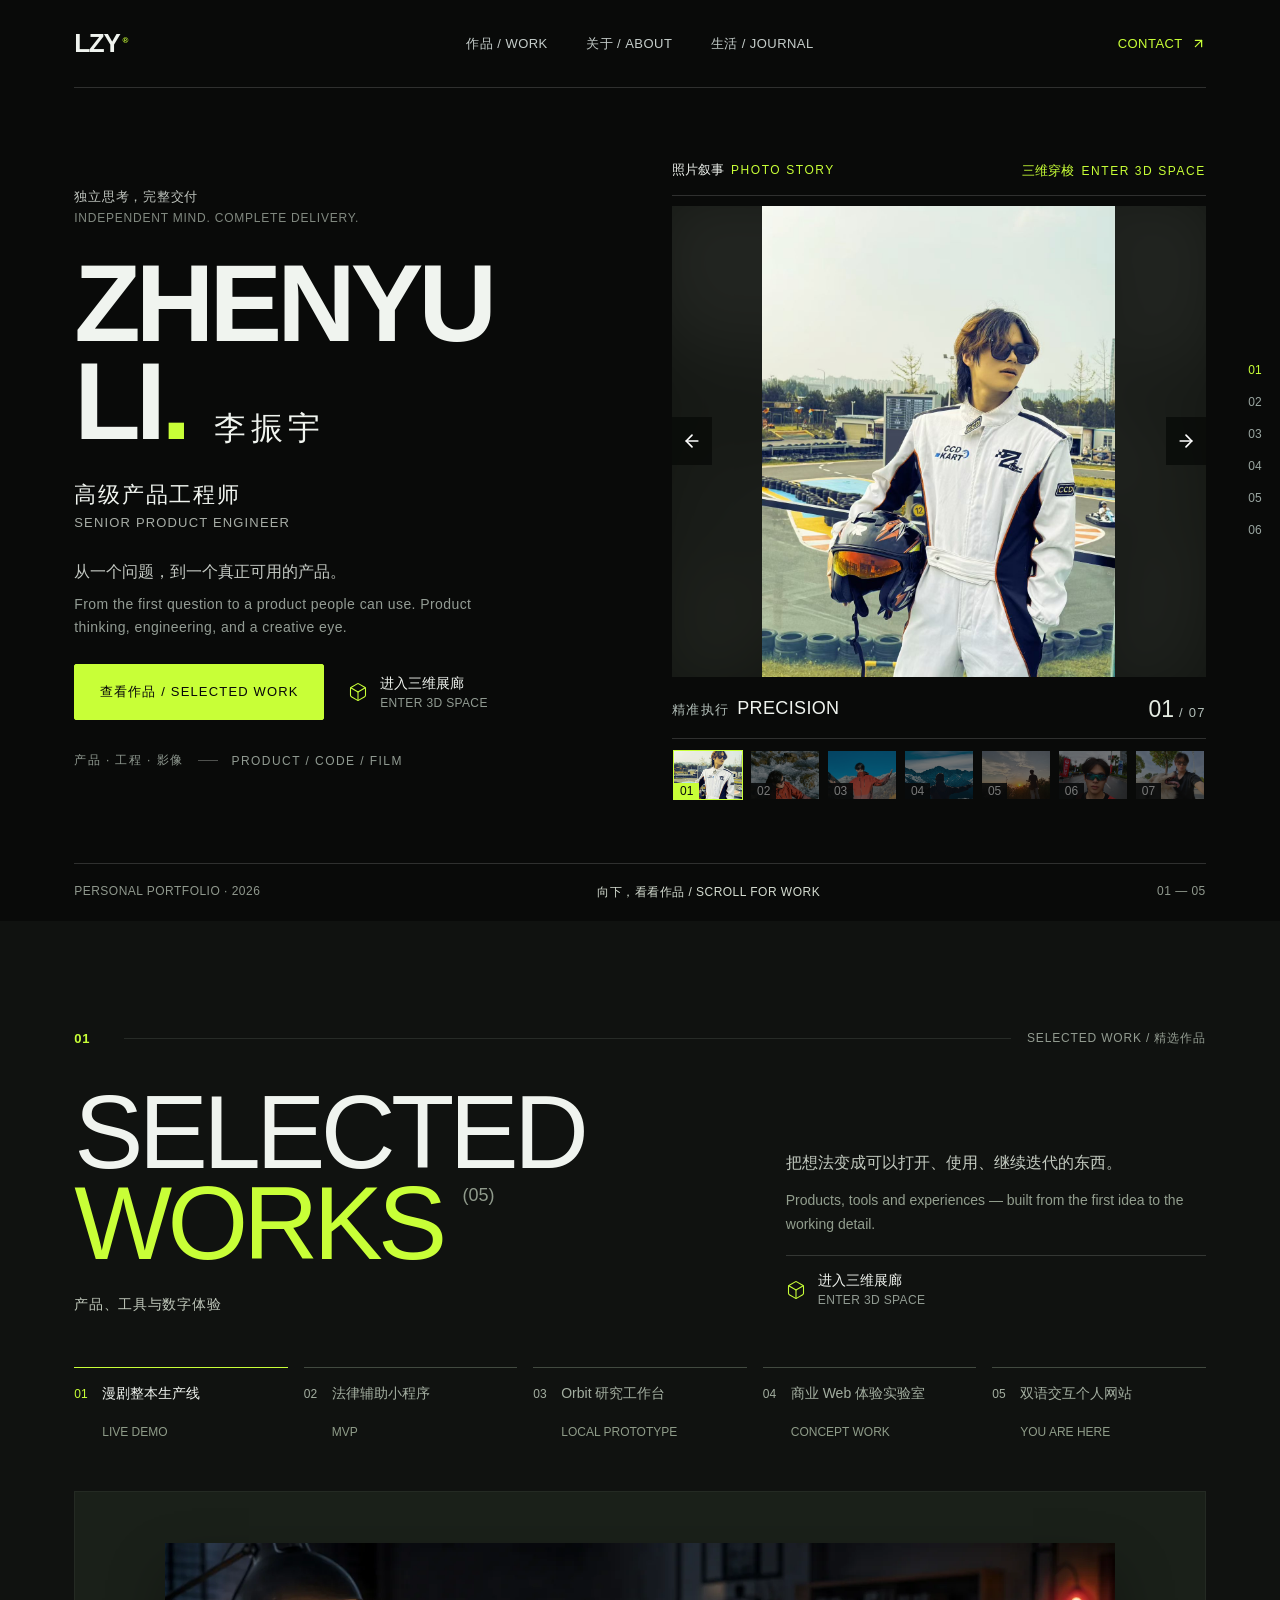
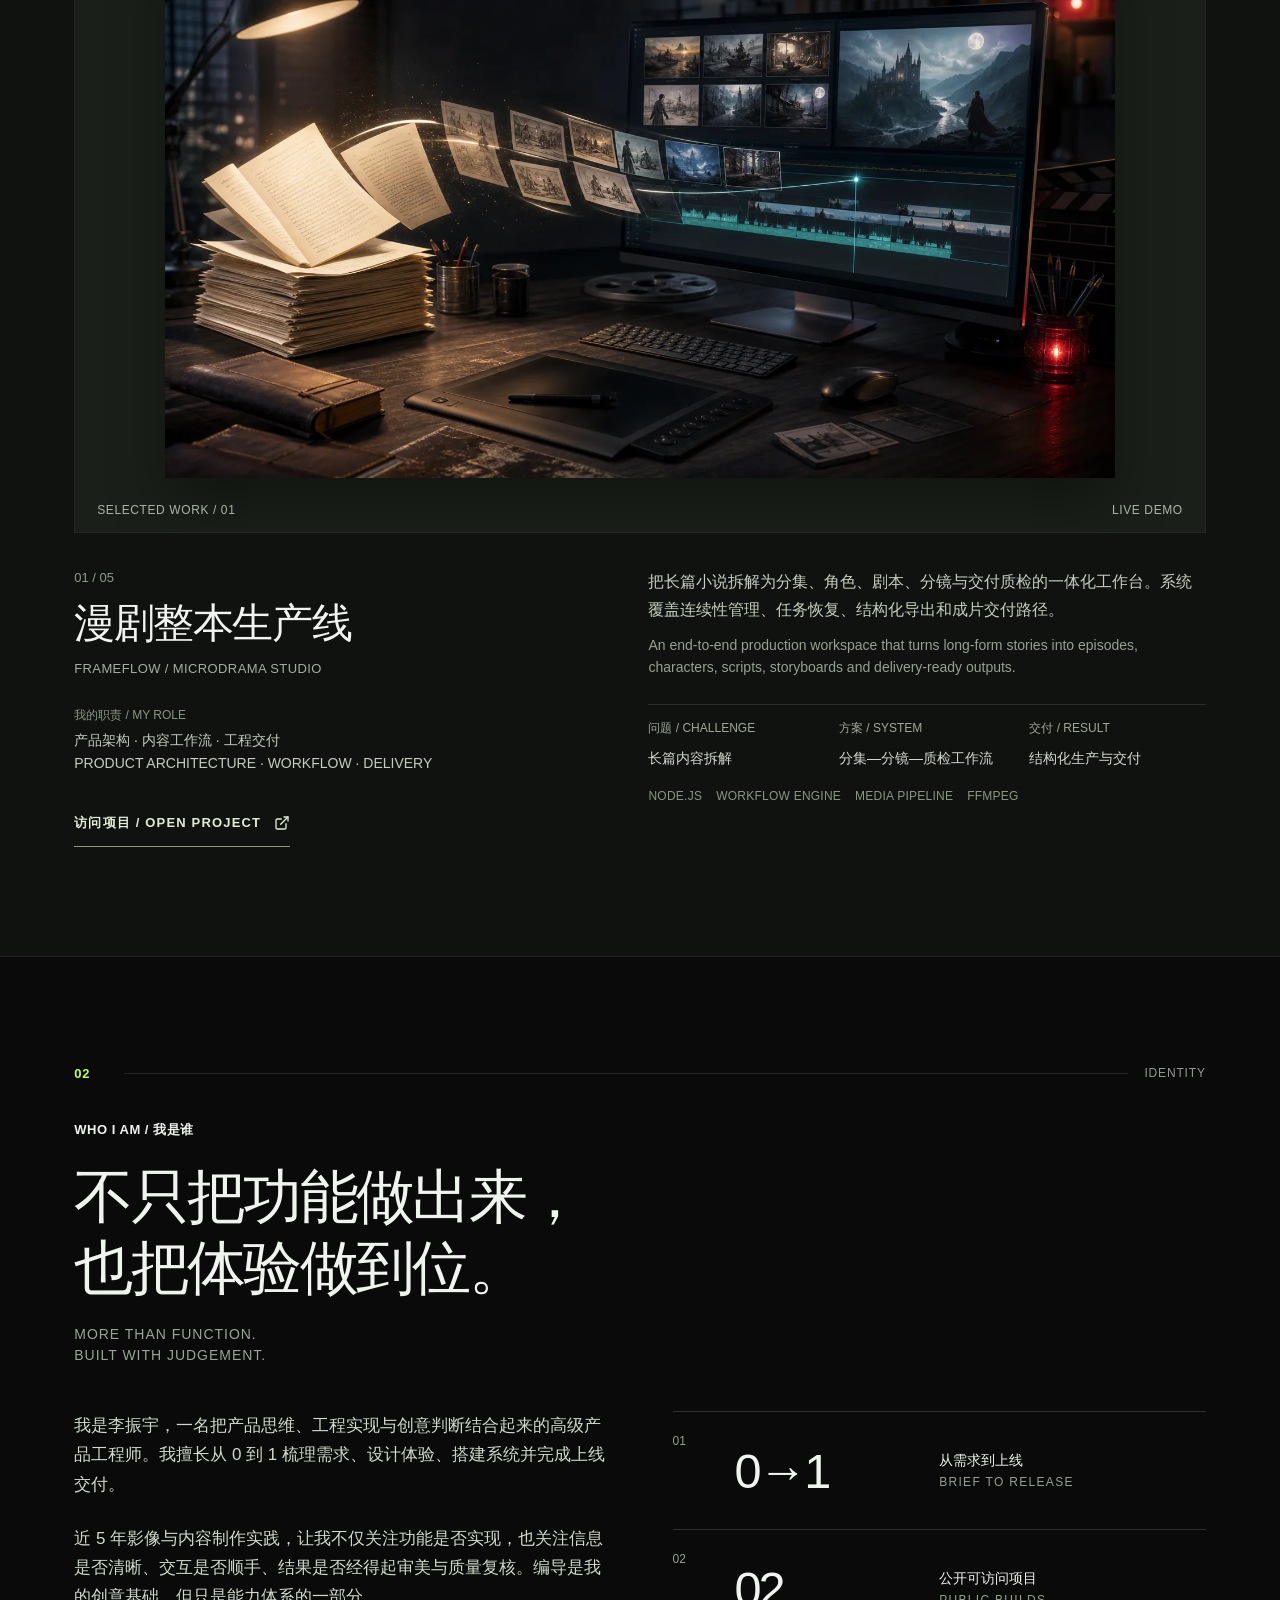
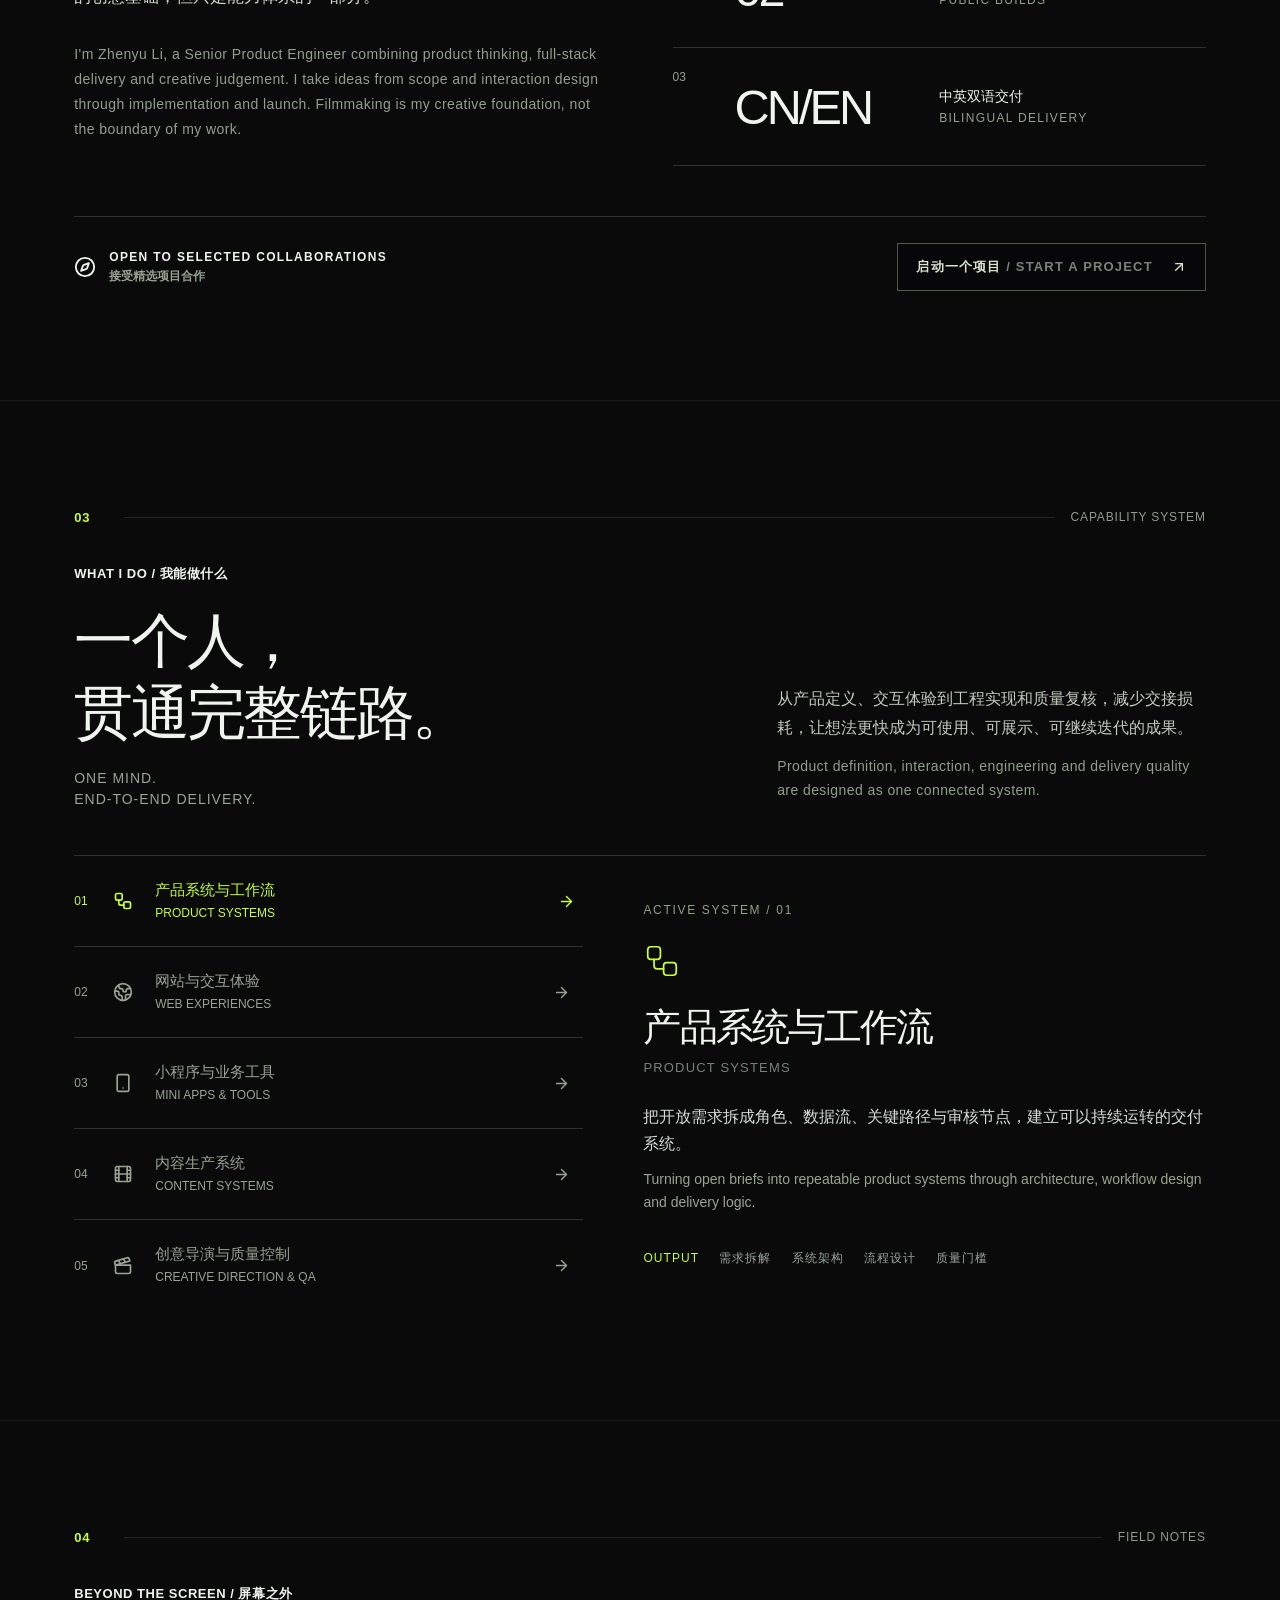
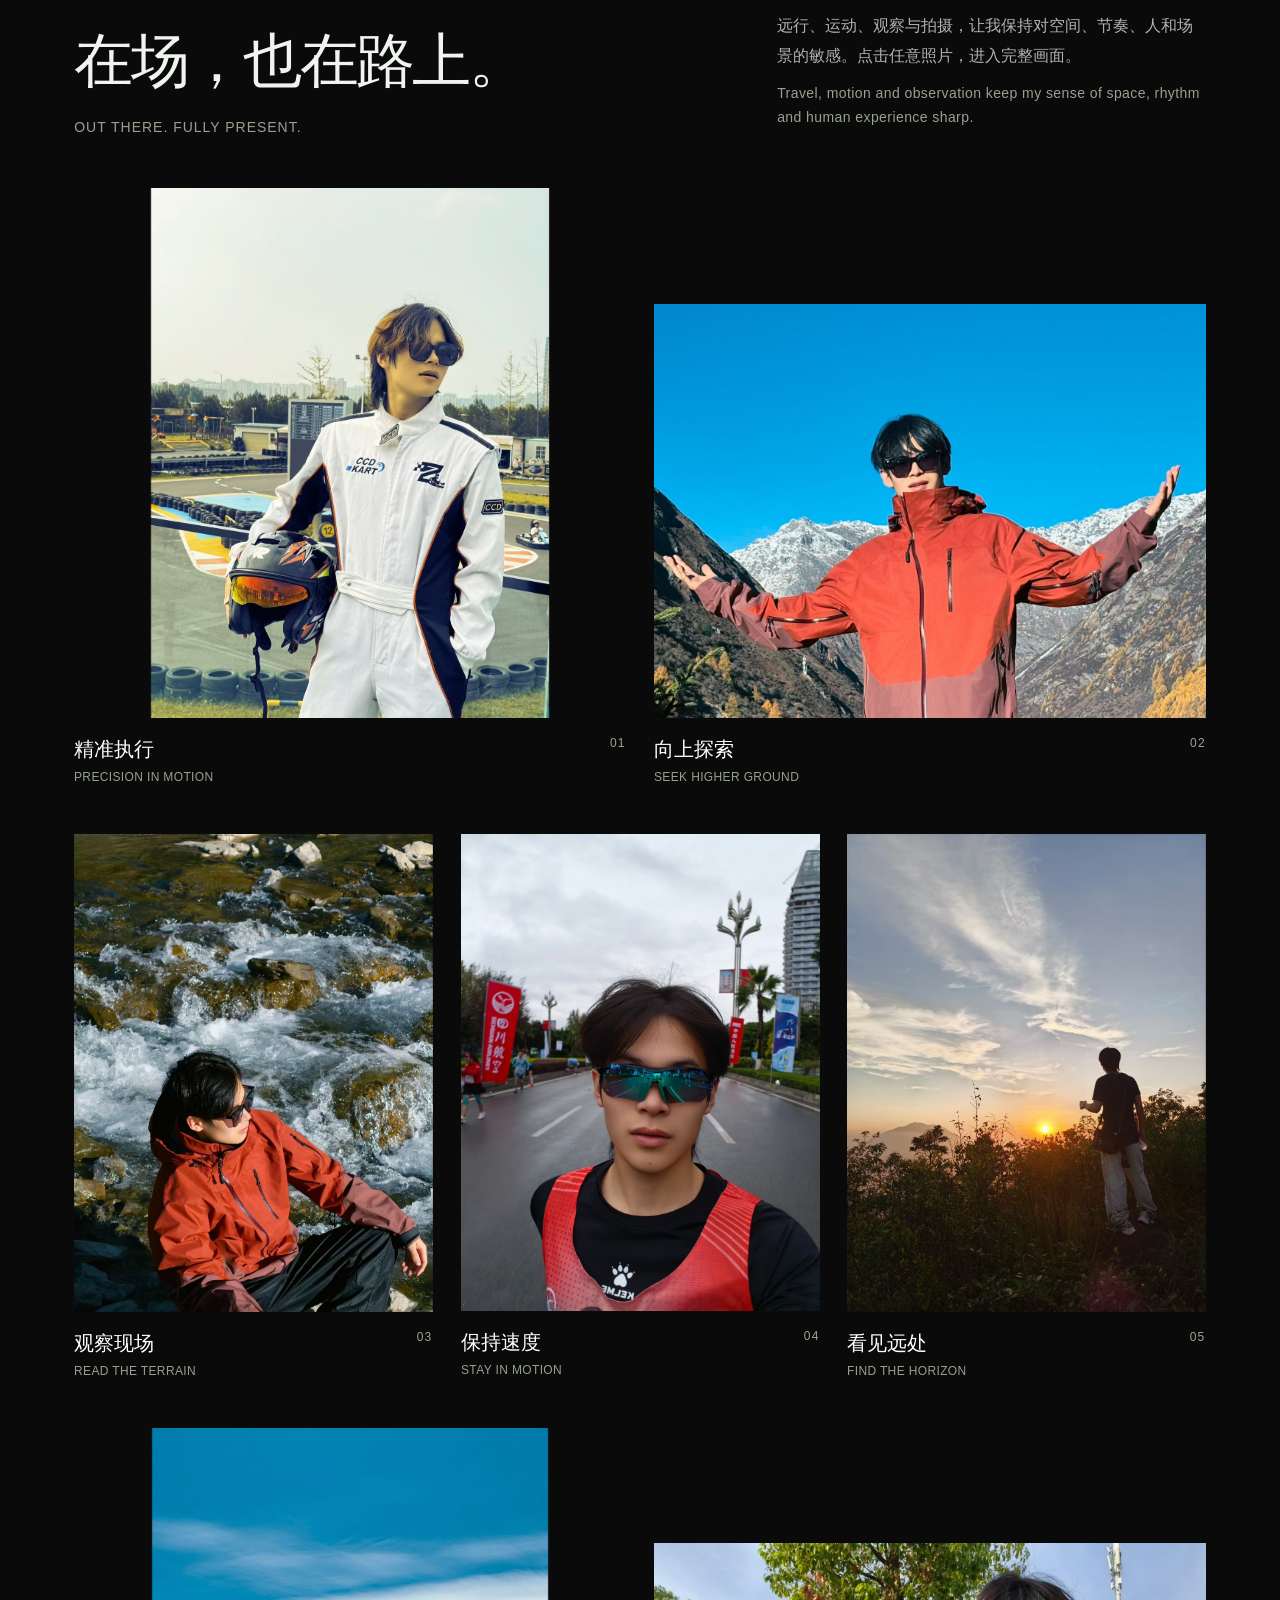
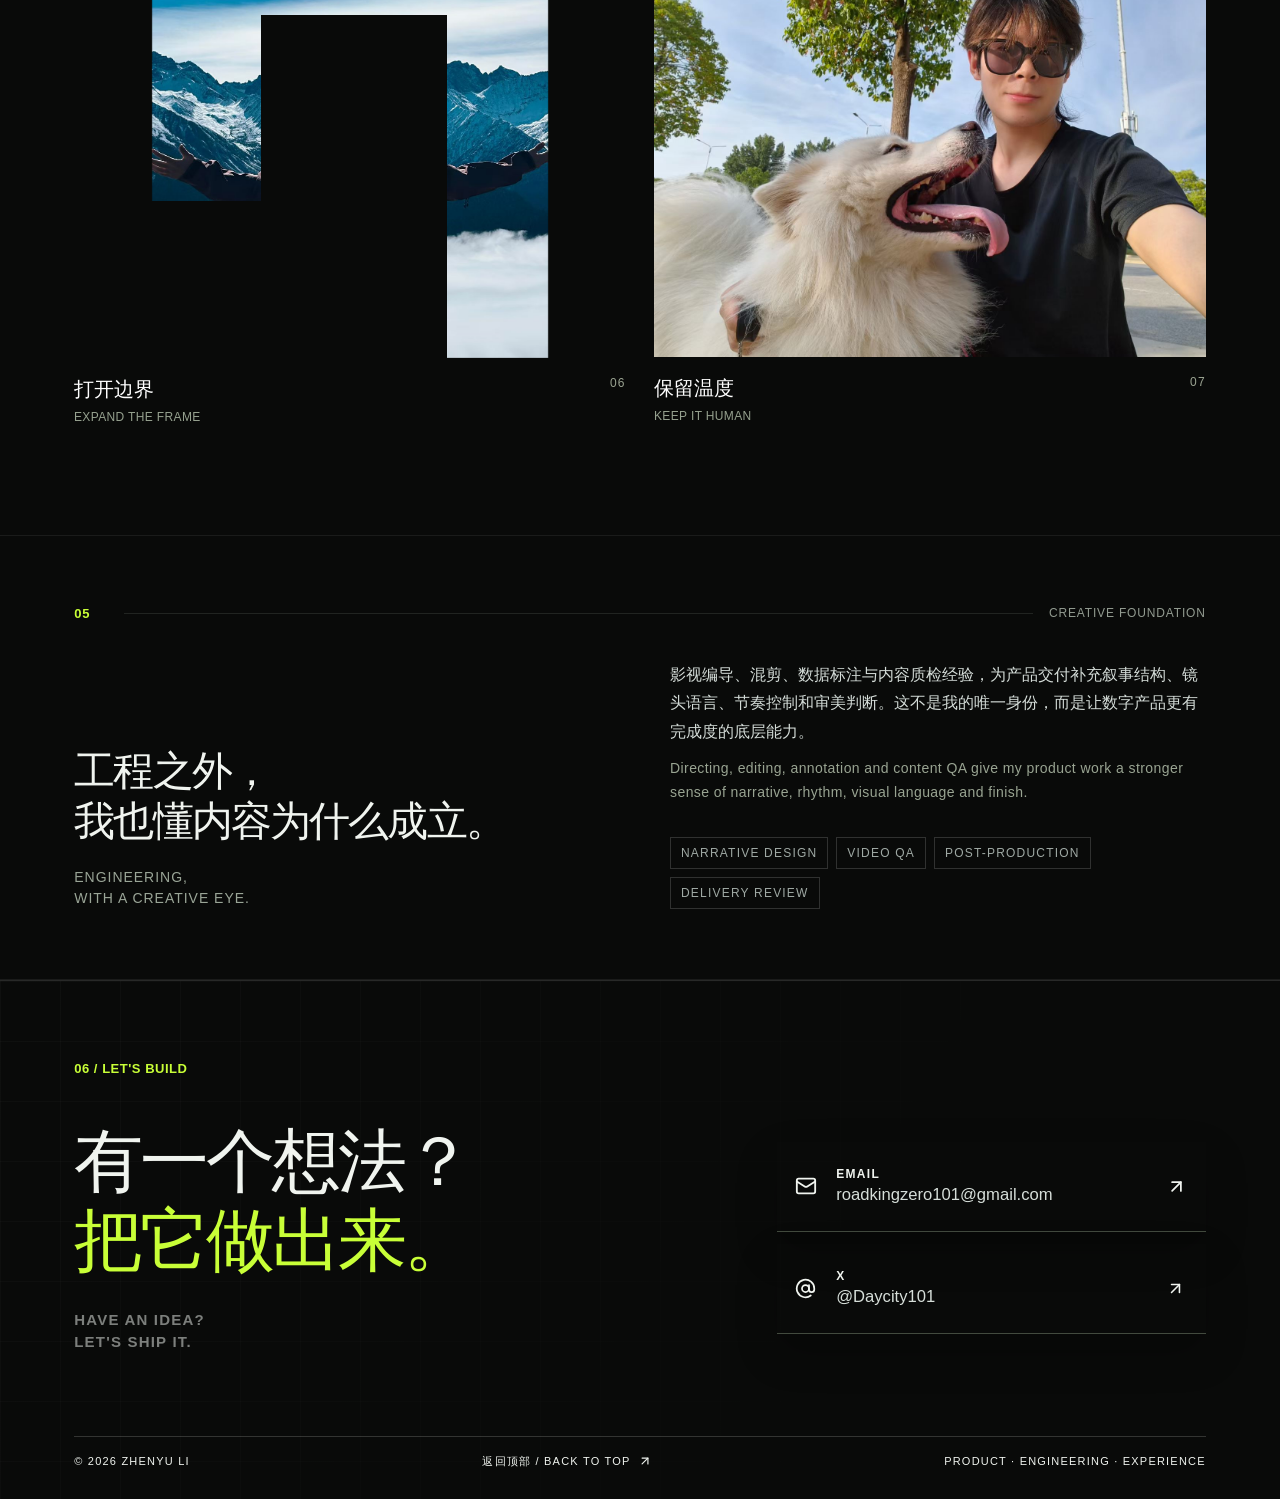
==== commit da522c92: "Publish cinematic deep-space flythrough" ====
--- a/index.html
+++ b/index.html
@@ -11,8 +11,8 @@
     <meta property="og:description" content="产品架构、交互体验、全栈实现与完整交付。" />
     <meta property="og:image" content="/og-engineer.png" />
     <title>李振宇｜高级产品工程师 · 产品、工程与数字体验</title>
-    <script type="module" crossorigin src="/assets/index-CQCZOQ-P.js"></script>
-    <link rel="stylesheet" crossorigin href="/assets/index-CGnxJaCR.css">
+    <script type="module" crossorigin src="/assets/index-DWOHZGkh.js"></script>
+    <link rel="stylesheet" crossorigin href="/assets/index-7wxxMPXA.css">
   </head>
   <body>
     <div id="root"></div>
--- a/assets/index-7wxxMPXA.css
+++ b/assets/index-7wxxMPXA.css
@@ -0,0 +1 @@
+@import "https://fonts.googleapis.com/css2?family=Kanit:wght@400;500;600;700;800;900&family=Noto+Sans+SC:wght@400;500;700;900&display=swap";:root{--ink:#070709;--ink-raised:#0e0f12;--paper:#e8ece4;--paper-strong:#f2f5ed;--text:#f0f4ef;--muted:#99a29e;--acid:#c8ff37;--cyan:#35e4ff;--orange:#ff6b43;--violet:#9d72ff;--line:#f0f4ef29;--dark-line:#07070929;--page-pad:clamp(22px, 5.8vw, 96px);--section-pad:clamp(86px, 8.5vw, 136px);--font-mono:"Kanit", monospace;--editorial-muted:#a1a5a1}*{box-sizing:border-box;margin:0;padding:0}html{scroll-behavior:smooth;background:var(--ink)}body{background:var(--ink);min-width:320px;color:var(--text);-webkit-font-smoothing:antialiased;font-family:Kanit,Noto Sans SC,sans-serif;overflow-x:hidden}button,a{color:inherit;font:inherit}a{text-decoration:none}button{background:0 0;border:0}button,a{-webkit-tap-highlight-color:transparent}button:focus-visible,a:focus-visible{outline:2px solid var(--cyan);outline-offset:4px}img{max-width:100%}::selection{color:var(--ink);background:var(--acid)}main{background:var(--ink);position:relative;overflow:clip}.scroll-progress{z-index:500;transform-origin:0;background:linear-gradient(90deg, var(--acid), var(--cyan), var(--violet));height:3px;position:fixed;inset:0 0 auto;box-shadow:0 0 16px #35e4ff8c}.pointer-glow{z-index:1;pointer-events:none;mix-blend-mode:screen;background:radial-gradient(circle,#35e4ff1c,#9d72ff0b 40%,#0000 70%);border-radius:50%;width:380px;height:380px;position:fixed}.hero{z-index:2;min-height:max(100svh,860px);padding:0 var(--page-pad) 36px;isolation:isolate;background:radial-gradient(circle at 76% 34%,#9d72ff2e,#0000 27%),radial-gradient(circle at 17% 80%,#35e4ff14,#0000 28%),linear-gradient(150deg,#08080b,#050507 66%);position:relative;overflow:hidden}.hero:before{content:"";z-index:-3;opacity:.55;background-color:#0000;background-image:linear-gradient(90deg,#0000 49.9%,#c8ff3717 50%,#0000 50.1%),linear-gradient(#0000 49.9%,#35e4ff12 50%,#0000 50.1%);background-position:0 0,0 0;background-repeat:repeat,repeat;background-size:220px 220px;background-attachment:scroll,scroll;background-origin:padding-box,padding-box;background-clip:border-box,border-box;position:absolute;inset:-40% -20%;transform:rotate(-9deg)}.hero-grid{z-index:-2;opacity:.38;transform-origin:50% 0;background-image:linear-gradient(#35e4ff33 1px,#0000 1px),linear-gradient(90deg,#35e4ff33 1px,#0000 1px);background-size:62px 62px;position:absolute;inset:48% -30% -55%;transform:perspective(520px)rotateX(63deg);-webkit-mask-image:linear-gradient(#0000,#000 16% 62%,#0000 92%);mask-image:linear-gradient(#0000,#000 16% 62%,#0000 92%)}.hero-noise{z-index:-1;pointer-events:none;opacity:.12;background-image:repeating-linear-gradient(0deg,#0000 0 3px,#ffffff0b 4px);position:absolute;inset:0}.nav{z-index:50;border-bottom:1px solid var(--line);grid-template-columns:1fr auto 1fr;align-items:center;max-width:1580px;height:82px;margin:0 auto;display:grid;position:relative}.nav-brand{letter-spacing:-.05em;width:max-content;font-size:22px;font-weight:900}.nav-brand span{color:var(--acid);letter-spacing:0;margin-left:3px;font-size:8px;position:relative;top:-9px}.nav-links{align-items:center;gap:clamp(20px,3vw,48px);display:flex}.nav-links a,.nav-contact{color:#c5cdca;letter-spacing:.12em;white-space:nowrap;font-size:10px;position:relative}.nav-links a:after{content:"";transform-origin:100%;background:var(--acid);height:1px;transition:transform .22s;position:absolute;bottom:-8px;left:0;right:0;transform:scaleX(0)}.nav-links a:hover:after{transform-origin:0;transform:scaleX(1)}.nav-contact{color:var(--acid);justify-self:end;align-items:center;gap:8px;display:inline-flex}.hero-layout{grid-template-columns:minmax(520px,1.06fr) minmax(500px,.94fr);align-items:center;gap:clamp(24px,4vw,72px);width:100%;max-width:1580px;min-height:calc(max(100svh,860px) - 118px);margin:0 auto;display:grid;position:relative}.hero-copy{z-index:6;padding:38px 0 82px;position:relative}.hero-kicker{color:#c9d2ce;letter-spacing:.14em;align-items:center;gap:10px;margin-bottom:clamp(26px,3vw,44px);font-size:10px;display:flex}.live-dot{background:var(--acid);border-radius:50%;width:8px;height:8px;animation:2.3s ease-in-out infinite live-pulse;box-shadow:0 0 0 5px #c8ff3717,0 0 18px #c8ff37cc}@keyframes live-pulse{50%{box-shadow:0 0 0 9px #c8ff3700,0 0 25px #c8ff37f2}}.hero h1{letter-spacing:-.075em;width:max-content;font-size:clamp(78px,9.15vw,154px);font-weight:900;line-height:.74;position:relative}.hero-title__outline{color:#0000;-webkit-text-stroke:1px #f0f4efb8;font-size:.82em}.hero-title__dot{color:var(--acid);-webkit-text-stroke:0;text-shadow:0 0 34px #c8ff378c;font-size:1.04em;position:absolute;bottom:-.06em;right:-.17em}.hero-intro{grid-template-columns:minmax(230px,.78fr) minmax(330px,1.22fr);align-items:end;gap:34px;max-width:760px;margin-top:clamp(38px,5vw,74px);display:grid}.hero-intro p small,.section-heading>p small,.about-manifesto>small,.foundation-copy p small{color:var(--muted);letter-spacing:.03em;margin-top:10px;font-size:.67em;line-height:1.55;display:block}.hero-actions{align-items:center;gap:24px;display:flex}.primary-action,.contact-button{border:1px solid var(--acid);min-height:54px;color:var(--ink);letter-spacing:.09em;background:var(--acid);justify-content:center;align-items:center;gap:18px;padding:0 20px;font-size:10px;font-weight:700;display:inline-flex;box-shadow:0 14px 40px #c8ff3721}.primary-action{clip-path:polygon(0 0,calc(100% - 15px) 0,100% 15px,100% 100%,0 100%);min-width:250px}.text-action{color:#c6d0cb;letter-spacing:.11em;border-bottom:1px solid #f0f4ef73;padding:10px 0;font-size:9px}.hero-signature{color:#dbe2df;letter-spacing:.12em;align-items:center;gap:14px;margin-top:clamp(46px,5.5vw,84px);font-size:10px;display:flex}.hero-signature i{background:#f0f4ef4d;width:44px;height:1px}.hero-signature small{color:#69736f;letter-spacing:.12em;margin-left:auto;font-size:8px}.hero-visual{z-index:5;height:min(760px,100svh - 110px);min-height:650px;position:relative}.hero-stage{isolation:isolate;perspective:1800px;width:100%;height:100%;transform-style:preserve-3d;touch-action:pan-y;position:relative}.hero-experience,.hero-experience__panel{width:100%;height:100%;position:relative}.hero-experience__panel{position:absolute;inset:0}.stage-mode-switch{z-index:24;-webkit-backdrop-filter:blur(14px);backdrop-filter:blur(14px);background:#05070ac7;border:1px solid #f0f4ef24;gap:5px;padding:4px;display:flex;position:absolute;top:18px;left:20px;box-shadow:0 16px 44px #00000047}.stage-mode-switch button{cursor:pointer;color:#727d79;text-align:left;background:0 0;border:1px solid #0000;grid-template-columns:18px 1fr;align-items:center;column-gap:6px;min-width:112px;min-height:37px;padding:6px 9px;transition:color .18s,border-color .18s,background .18s,transform .18s;display:grid}.stage-mode-switch button span{color:#56605c;font-family:var(--font-mono);grid-row:1/3;font-size:7px}.stage-mode-switch button small{color:#56605c;letter-spacing:.13em;font-size:5px}.stage-mode-switch button:hover,.stage-mode-switch button:focus-visible,.stage-mode-switch button.is-active{color:#f0f4ef;background:#c8ff3712;border-color:#c8ff376b;transform:translateY(-1px)}.stage-mode-switch button.is-active span,.stage-mode-switch button.is-active small{color:var(--acid)}.hero-stage--photo{overflow:clip}.hero-stage--photo:before{content:"";z-index:0;clip-path:polygon(0 0,calc(100% - 22px) 0,100% 22px,100% 100%,0 100%);pointer-events:none;background:radial-gradient(circle at 22% 38%,#35e4ff17,#0000 38%),radial-gradient(circle at 77% 68%,#c8ff3714,#0000 32%);border:1px solid #f0f4ef14;position:absolute;inset:5% 1% 5% 0}.hero-stage--webgl{clip-path:polygon(0 0,calc(100% - 28px) 0,100% 28px,100% 100%,0 100%);background:radial-gradient(circle at 50% 44%,#35e4ff1f,#0000 32%),radial-gradient(circle at 72% 72%,#9d72ff24,#0000 28%),linear-gradient(145deg,#10151be0,#0506098c);border:1px solid #f0f4ef24;overflow:hidden;box-shadow:inset 0 0 0 1px #ffffff05,inset 0 -90px 150px #0000006b,0 44px 110px #00000061}.hero-stage--webgl:before{content:"";z-index:1;opacity:.23;pointer-events:none;background-color:#0000;background-image:linear-gradient(#35e4ff1a 1px,#0000 1px),linear-gradient(90deg,#35e4ff1a 1px,#0000 1px);background-position:0 0,0 0;background-repeat:repeat,repeat;background-size:58px 58px;background-attachment:scroll,scroll;background-origin:padding-box,padding-box;background-clip:border-box,border-box;position:absolute;inset:0;-webkit-mask-image:linear-gradient(#0000 1%,#000 24% 76%,#0000);mask-image:linear-gradient(#0000 1%,#000 24% 76%,#0000)}.hero-stage--webgl:after{content:"";z-index:9;transform-origin:100% 0;pointer-events:none;background:#c8ff3714;border-left:1px solid #c8ff378c;width:28px;height:28px;position:absolute;top:0;right:0;transform:skewY(45deg)}.hero-immersive-stage{z-index:3;inset:0;position:absolute!important}.immersive-stage__canvas{z-index:2;touch-action:pan-y;outline:none}.webgl-shell{z-index:1;pointer-events:none;position:absolute;inset:8% 7% 10%}.webgl-shell:before,.webgl-shell:after,.webgl-shell i{content:"";border:1px solid #35e4ff21;border-radius:50%;position:absolute;inset:0;transform:rotateX(72deg)rotate(-8deg);box-shadow:0 0 38px #35e4ff0a}.webgl-shell:after{border-color:#9d72ff29;inset:12%;transform:rotateY(70deg)rotate(17deg)}.webgl-shell i:first-child{border-color:#c8ff3724;inset:21% 8%;transform:rotateX(58deg)rotate(42deg)}.webgl-shell i:nth-child(2){border-color:#35e4ff33;animation:3.6s ease-in-out infinite webgl-shell-pulse;inset:28%}.webgl-shell i:nth-child(3){border-color:#c8ff3738;animation:3.6s ease-in-out 1.2s infinite webgl-shell-pulse;inset:43%}@keyframes webgl-shell-pulse{0%,to{opacity:.25;scale:.82}50%{opacity:.9;scale:1.06}}.webgl-status{z-index:8;color:#68736f;letter-spacing:.14em;pointer-events:none;justify-content:space-between;align-items:center;font-size:7px;display:flex;position:absolute;top:18px;left:18px;right:18px}.webgl-status span{color:var(--cyan);align-items:center;gap:8px;display:inline-flex}.webgl-status span i{background:var(--acid);width:5px;height:5px;box-shadow:0 0 12px var(--acid);border-radius:50%;animation:1.6s ease-in-out infinite webgl-live}.webgl-loader{z-index:4;color:#74807b;letter-spacing:.16em;place-content:center;justify-items:center;gap:13px;font-size:7px;display:grid;position:absolute;inset:0}.webgl-loader span{background:#f0f4ef1f;width:54px;height:1px;overflow:hidden}.webgl-loader span:after{content:"";background:var(--acid);width:45%;height:100%;box-shadow:0 0 12px var(--acid);animation:1.1s ease-in-out infinite alternate webgl-load;display:block}@keyframes webgl-load{to{transform:translate(122%)}}@keyframes webgl-live{50%{opacity:.25}}.immersive-stage__node-label{border:1px solid color-mix(in srgb, var(--node-color) 55%, transparent);color:#eef7f5;min-width:104px;box-shadow:0 0 24px color-mix(in srgb, var(--node-color) 18%, transparent);-webkit-backdrop-filter:blur(10px);backdrop-filter:blur(10px);white-space:nowrap;text-align:left;background:#05070bc2;padding:7px 10px;transition:border-color .18s,transform .18s,background .18s;display:grid;transform:translateY(0)}.immersive-stage__node-label span{font-size:10px;font-weight:700}.immersive-stage__node-label small{color:var(--node-color);letter-spacing:.14em;margin-top:2px;font-size:6px}.immersive-stage__node-label.is-active{border-color:var(--node-color);background:#070a0feb;transform:translateY(-4px)}.immersive-stage__project-nav{z-index:8;gap:6px;display:flex;position:absolute;bottom:48px;right:17px}.immersive-stage__reset{z-index:8;cursor:pointer;color:#d9e6e1;min-height:34px;font-family:var(--font-mono);letter-spacing:.08em;-webkit-backdrop-filter:blur(10px);backdrop-filter:blur(10px);background:#05070bb8;border:1px solid #f0f4ef38;align-items:center;gap:6px;padding:7px 10px;font-size:8px;transition:border-color .18s,color .18s,background .18s;display:inline-flex;position:absolute;top:54px;left:15px}.immersive-stage__reset span{color:var(--acid);font-size:14px;line-height:1}.immersive-stage__reset small{color:#8b9994;letter-spacing:.1em;font-size:6px}.immersive-stage__reset:hover,.immersive-stage__reset:focus-visible{border-color:var(--acid);color:#fff;background:#0e150ef0}.immersive-stage__project-nav button{cursor:pointer;color:#fff;text-align:left;-webkit-backdrop-filter:blur(10px);backdrop-filter:blur(10px);background:#05070bbd;border:1px solid #ffffff21;grid-template-columns:9px 1fr;align-items:center;column-gap:7px;min-width:104px;min-height:44px;padding:7px 9px;transition:transform .18s,border-color .18s,background .18s;display:grid}.immersive-stage__project-nav button:hover,.immersive-stage__project-nav button:focus-visible{border-color:var(--node-color);background:#090d12eb;transform:translateY(-4px)}.immersive-stage__project-nav i{background:var(--node-color);width:6px;height:6px;box-shadow:0 0 12px var(--node-color);border-radius:50%;grid-row:1/3}.immersive-stage__project-nav span{font-size:8px;font-weight:650}.immersive-stage__project-nav small{color:#83908c;letter-spacing:.12em;grid-column:2;font-size:5px}.depth-field{z-index:0;pointer-events:none;width:120%;height:120%;position:absolute;inset:-10%}.hero-depth-plane{z-index:1;pointer-events:none;transform-style:preserve-3d;position:absolute}.hero-depth-plane--back{background-color:#0000;background-image:linear-gradient(#35e4ff14 1px,#0000 1px),linear-gradient(90deg,#35e4ff14 1px,#0000 1px);background-position:0 0,0 0;background-repeat:repeat,repeat;background-size:44px 44px;background-attachment:scroll,scroll;background-origin:padding-box,padding-box;background-clip:border-box,border-box;border:1px solid #35e4ff21;inset:11% 5% 18% 3%;transform:translateZ(-160px)rotateY(-17deg)rotateX(7deg);box-shadow:inset 0 0 120px #35e4ff09}.hero-depth-plane--front{filter:drop-shadow(0 0 16px #c8ff371a);border-top:1px solid #c8ff3747;border-right:1px solid #c8ff372e;width:31%;height:19%;top:7%;right:5%;transform:translateZ(185px)rotateY(-10deg)}.hero-depth-plane--front:before,.hero-depth-plane--front:after{content:"";background:var(--acid);position:absolute;box-shadow:0 0 15px #c8ff37b8}.hero-depth-plane--front:before{width:42%;height:3px;top:-2px;left:0}.hero-depth-plane--front:after{width:3px;height:36%;top:12px;right:-2px}.portrait-rig{transform-style:preserve-3d;cursor:grab;position:absolute;inset:3% 1% 11% 0}.portrait-rig:active{cursor:grabbing}.portrait-card{aspect-ratio:3/4;z-index:3;transform-origin:50%;clip-path:polygon(0 0,92% 0,100% 7%,100% 100%,0 100%);background:#121317;border:1px solid #f0f4ef47;width:auto;max-width:78%;height:79%;transition:top .42s cubic-bezier(.22,1,.36,1),width .42s cubic-bezier(.22,1,.36,1),height .42s cubic-bezier(.22,1,.36,1),aspect-ratio .42s cubic-bezier(.22,1,.36,1);position:absolute;top:10%;bottom:auto;left:50%;overflow:hidden;transform:translate(-50%)translateZ(-5px)rotateY(4deg)rotateX(-1deg);box-shadow:42px 72px 130px #000000ad,-14px 0 44px #35e4ff14,0 0 0 10px #ffffff05}.portrait-card--landscape{aspect-ratio:4/3;width:92%;max-width:none;height:auto;top:18%}.portrait-card:after{content:"";z-index:2;pointer-events:none;background:linear-gradient(#0707090d,#0000 45%,#070709d1),linear-gradient(115deg,#35e4ff14,#0000 32%,#c8ff370d);position:absolute;inset:0}.portrait-card>img{object-fit:cover;filter:saturate(.92)contrast(1.05);width:100%;height:100%;position:absolute;inset:0}.portrait-card__grid{z-index:3;opacity:.24;pointer-events:none;background-image:linear-gradient(#ffffff1a 1px,#0000 1px),linear-gradient(90deg,#ffffff1a 1px,#0000 1px);background-size:25% 20%;position:absolute;inset:0;-webkit-mask-image:linear-gradient(#000,#0000 42%,#000);mask-image:linear-gradient(#000,#0000 42%,#000)}.portrait-card__top,.portrait-card__bottom{z-index:4;color:#ffffffd1;display:flex;position:absolute;left:22px;right:22px}.portrait-card__top{letter-spacing:.14em;justify-content:space-between;font-size:8px;top:20px}.portrait-card__bottom{flex-direction:column;bottom:24px}.portrait-card__bottom span{color:var(--acid);letter-spacing:.13em;font-size:12px;font-weight:700}.portrait-card__bottom strong{color:#fff;letter-spacing:-.045em;margin-top:3px;font-size:clamp(28px,3vw,48px);font-weight:900;line-height:1}.portrait-card__bottom small{letter-spacing:.15em;margin-top:10px;font-size:8px}.portrait-orbit{z-index:1;pointer-events:none;transform-style:preserve-3d;border:1px solid #35e4ff38;border-radius:50%;position:absolute}.portrait-orbit:before,.portrait-orbit:after{content:"";background:var(--cyan);box-shadow:0 0 18px var(--cyan);border-radius:50%;position:absolute}.portrait-orbit--one{animation:14s linear infinite orbit-spin-one;inset:19% -2% -4% 3%;transform:translateZ(10px)rotateX(72deg)rotate(-18deg)}.portrait-orbit--one:before{width:6px;height:6px;top:13%;left:5%}.portrait-orbit--two{border-color:#c8ff372b;animation:18s linear infinite reverse orbit-spin-two;inset:1% 9% 4% -4%;transform:translateZ(72px)rotateY(70deg)rotate(11deg)}.portrait-orbit--two:after{background:var(--acid);width:5px;height:5px;box-shadow:0 0 18px var(--acid);bottom:19%;right:3%}@keyframes orbit-spin-one{to{transform:translateZ(10px)rotateX(72deg)rotate(342deg)}}@keyframes orbit-spin-two{to{transform:translateZ(72px)rotateY(70deg)rotate(371deg)}}.portrait-depth-tag{z-index:8;border-left:2px solid var(--acid);color:#c7d0cc;letter-spacing:.12em;background:#070709bf;padding:6px 7px;font-size:7px;position:absolute;transform:translateZ(95px)}.portrait-depth-tag--one{top:11%;left:1%}.portrait-depth-tag--two{border-color:var(--cyan);top:29%;right:12%}.hero-stage__hud{z-index:9;border-top:1px solid var(--line);color:#6d7773;letter-spacing:.12em;pointer-events:none;justify-content:space-between;align-items:center;padding-top:13px;font-size:8px;display:flex;position:absolute;bottom:10%;left:1%;right:3%}.hero-stage__hud span{color:var(--cyan);align-items:center;gap:7px;display:inline-flex}.hero-selector{z-index:12;overscroll-behavior-x:contain;scroll-snap-type:x proximity;scrollbar-width:none;gap:5px;scroll-padding-inline:2%;display:flex;position:absolute;bottom:1.5%;left:2%;right:2%;overflow-x:auto}.hero-selector::-webkit-scrollbar{display:none}.hero-selector button{cursor:pointer;color:#69736f;text-align:left;-webkit-backdrop-filter:blur(10px);backdrop-filter:blur(10px);scroll-snap-align:center;background:#070709b8;border:1px solid #f0f4ef26;flex:1;grid-template-columns:18px 1fr;align-items:center;column-gap:8px;width:auto;min-width:76px;min-height:41px;padding:0 7px;transition:color .18s,border-color .18s,transform .18s;display:grid}.hero-selector button span{grid-row:1/3;font-size:9px}.hero-selector button i{transform-origin:0;background:currentColor;width:100%;height:1px;transition:transform .22s;transform:scaleX(.25)}.hero-selector button b{letter-spacing:.1em;font-size:7px;font-weight:500}.hero-selector button:hover,.hero-selector button.is-active{color:var(--acid);border-color:#c8ff3799;transform:translateY(-4px)}.hero-selector button.is-active i{transform:scaleX(1)}.hero-coordinate{bottom:34px;left:var(--page-pad);color:#4f5955;letter-spacing:.13em;gap:14px;font-size:7px;display:flex;position:absolute}.scroll-cue{right:var(--page-pad);color:#7f8985;letter-spacing:.13em;align-items:center;gap:9px;font-size:8px;display:flex;position:absolute;bottom:29px}.scroll-cue i{background:linear-gradient(90deg, var(--cyan), transparent);width:42px;height:1px;animation:1.8s ease-in-out infinite cue-line;overflow:hidden}@keyframes cue-line{50%{transform-origin:100%;transform:scaleX(.4)}}.ticker{z-index:10;color:var(--ink);background:var(--acid);border-top:1px solid #07070929;border-bottom:1px solid #07070929;position:relative;overflow:hidden}.ticker-track{width:max-content;min-width:200%;animation:34s linear infinite ticker-move;display:flex}.ticker span{letter-spacing:.12em;white-space:nowrap;align-items:center;gap:46px;height:50px;padding:0 24px;font-size:10px;font-weight:700;display:flex}.ticker b{font-size:13px}@keyframes ticker-move{to{transform:translate(-50%)}}.about,.capabilities,.projects,.field-notes,.foundation{z-index:8;padding:var(--section-pad) var(--page-pad);position:relative}.about>*,.capabilities>*,.projects>*,.field-notes>*,.foundation>*{z-index:2;max-width:1480px;margin-left:auto;margin-right:auto;position:relative}.section-index{letter-spacing:.14em;grid-template-columns:34px 1fr auto;align-items:center;gap:16px;width:100%;margin-bottom:clamp(52px,6vw,92px);font-size:8px;display:grid}.section-index span{font-size:12px;font-weight:700}.section-index i{opacity:.18;background:currentColor;height:1px}.section-index b{font-weight:500}.section-eyebrow{color:currentColor;letter-spacing:.16em;margin-bottom:22px;font-size:9px;font-weight:600}.about{color:var(--ink);background:radial-gradient(circle at 92% 12%, #c8ff37c7, transparent 24%), var(--paper)}.about:before{content:"LZY";color:#0000;letter-spacing:-.1em;opacity:.06;-webkit-text-stroke:1px #000;font-size:min(31vw,470px);font-weight:900;line-height:.8;position:absolute;top:5%;right:-2%}.about-heading h2,.section-heading h2,.foundation h2,.footer h2{letter-spacing:-.065em;font-size:clamp(54px,6.6vw,108px);font-weight:900;line-height:.88}.about-heading h2 em,.section-heading h2 em,.foundation h2 em,.footer h2 em{font-style:normal}.about-heading h2 small,.section-heading h2 small,.foundation h2 small,.footer h2 small{color:#07070961;letter-spacing:.08em;margin-top:28px;font-size:.18em;font-weight:600;line-height:1.3;display:block}.about-grid{grid-template-columns:minmax(320px,.82fr) minmax(580px,1.18fr);align-items:start;gap:clamp(54px,8vw,130px);margin-top:clamp(68px,8vw,124px);display:grid}.about-manifesto{max-width:620px}.about-manifesto p{font-size:clamp(17px,1.45vw,23px);line-height:1.72}.about-manifesto p+p{margin-top:25px}.about-manifesto>small{color:#0707098a;margin-top:30px;font-size:12px}.about-proof{border-top:1px solid var(--dark-line)}.about-proof>div{border-bottom:1px solid var(--dark-line);grid-template-columns:44px minmax(120px,.7fr) 1fr;align-items:center;gap:18px;min-height:118px;display:grid}.about-proof>div>span{color:#0707096b;align-self:start;padding-top:22px;font-size:9px}.about-proof strong{letter-spacing:-.06em;font-size:clamp(40px,4.6vw,76px);font-weight:900}.about-proof p{font-size:14px;font-weight:700}.about-proof p small{color:#0707097a;letter-spacing:.11em;margin-top:5px;font-size:9px;font-weight:500;display:block}.about-footer{border-top:1px solid var(--dark-line);justify-content:space-between;align-items:center;margin-top:clamp(64px,8vw,120px);padding-top:26px;display:flex}.about-footer>div{letter-spacing:.11em;align-items:center;gap:13px;font-size:9px;font-weight:600;display:flex}.about-footer>div small{color:#0707097a;letter-spacing:0;margin-top:4px;font-size:10px;display:block}.contact-button{border-color:var(--ink);color:var(--paper);background:var(--ink);box-shadow:none}.contact-button i{opacity:.55;font-style:normal}.contact-button--compact{min-height:48px;padding-inline:18px;font-size:9px}.capabilities{background:radial-gradient(circle at 86% 42%,#35e4ff1a,#0000 28%),linear-gradient(150deg,#0d0e12,#070709 64%);overflow:hidden}.capabilities:before{content:"";opacity:.08;background-image:linear-gradient(#ffffff1f 1px,#0000 1px),linear-gradient(90deg,#ffffff1f 1px,#0000 1px);background-size:56px 56px;position:absolute;inset:0;-webkit-mask-image:radial-gradient(circle at 80%,#000,#0000 58%);mask-image:radial-gradient(circle at 80%,#000,#0000 58%)}.section-heading--split{grid-template-columns:minmax(520px,1.2fr) minmax(300px,.8fr);align-items:end;gap:clamp(48px,8vw,130px);display:grid}.section-heading>p{color:#c2cbc7;max-width:560px;padding-bottom:8px;font-size:clamp(14px,1.25vw,19px);line-height:1.75}.section-heading>p small{color:#727c78}.section-heading h2 small{color:#f0f4ef61}.capability-system{border:1px solid var(--line);background:#ffffff04;grid-template-columns:minmax(330px,.84fr) minmax(520px,1.16fr);margin-top:clamp(68px,8vw,118px);display:grid}.capability-nav{border-right:1px solid var(--line)}.capability-nav button{border-bottom:1px solid var(--line);cursor:pointer;color:#707a76;text-align:left;grid-template-columns:27px 30px 1fr 20px;align-items:center;gap:14px;width:100%;min-height:91px;padding:0 24px;transition:color .18s,background .18s;display:grid}.capability-nav button:last-child{border-bottom:0}.capability-nav button strong{font-size:15px;font-weight:600}.capability-nav button small{letter-spacing:.1em;margin-top:4px;font-size:8px;font-weight:500;display:block}.capability-nav button.is-active>svg:last-child{transform:translate(5px)}.capability-display{isolation:isolate;place-items:center;min-height:455px;padding:clamp(32px,5vw,78px);display:grid;position:relative;overflow:hidden}.capability-radar{z-index:-1;opacity:.62;position:absolute;inset:-12%}.capability-radar:before{content:"";aspect-ratio:1;background:conic-gradient(from 30deg,#0000,#35e4ff1f,#0000 21%,#0000);border:1px solid #35e4ff24;border-radius:50%;width:76%;animation:10s linear infinite radar-spin;position:absolute;top:50%;left:50%;transform:translate(-50%,-50%)}.capability-radar i{border:1px solid #f0f4ef13;border-radius:50%;position:absolute;top:50%;left:50%;transform:translate(-50%,-50%)}.capability-radar i:first-child{aspect-ratio:1;width:22%}.capability-radar i:nth-child(2){aspect-ratio:1;width:43%}.capability-radar i:nth-child(3){aspect-ratio:1;width:64%}.capability-radar i:nth-child(4){aspect-ratio:1;width:86%}@keyframes radar-spin{to{transform:translate(-50%,-50%)rotate(360deg)}}.capability-display__content{width:100%;max-width:620px}.capability-display__content>span{color:var(--cyan);letter-spacing:.14em;font-size:8px}.capability-display__content>svg{color:var(--acid);margin:34px 0 25px;display:block}.capability-display h3{letter-spacing:-.05em;font-size:clamp(31px,3.5vw,56px);font-weight:800;line-height:1}.capability-display h3 small{color:#77817d;letter-spacing:.09em;margin-top:8px;font-size:.28em;font-weight:500;display:block}.capability-display p{color:#d5dcd9;max-width:580px;margin-top:26px;font-size:clamp(14px,1.18vw,18px);line-height:1.7}.capability-display p small{color:#78827e;margin-top:10px;font-size:.68em;line-height:1.55;display:block}.capability-output{flex-wrap:wrap;gap:8px;margin-top:34px;display:flex}.capability-output span,.capability-output b{color:#9aa49f;letter-spacing:.09em;border:1px solid #f0f4ef21;padding:8px 10px;font-size:8px;font-weight:500}.capability-output span{color:var(--acid);border-color:#c8ff3740}.capability-display__coordinates{color:#4e5753;letter-spacing:.12em;gap:12px;font-size:7px;display:flex;position:absolute;bottom:15px;right:18px}.project-console{border:1px solid var(--line);background:#0a0a0d;grid-template-columns:minmax(300px,.33fr) minmax(660px,.67fr);margin-top:clamp(68px,8vw,118px);display:grid;box-shadow:0 60px 140px #0000005c}.project-index{border-right:1px solid var(--line)}.project-index button{border-bottom:1px solid var(--line);cursor:pointer;color:#68716e;text-align:left;grid-template-rows:1fr auto;grid-template-columns:28px 1fr 16px;align-items:center;gap:4px 12px;width:100%;min-height:108px;padding:18px 20px;transition:color .18s,background .18s;display:grid}.project-index button:last-child{border-bottom:0}.project-index button>span{grid-row:1/3;font-size:10px}.project-index button strong{align-self:end;font-size:14px;font-weight:600}.project-index button small{letter-spacing:.08em;margin-top:3px;font-size:7px;font-weight:500;display:block}.project-index button i{color:#4f5855;letter-spacing:.09em;align-self:start;font-size:7px;font-style:normal}.project-index button>svg{grid-area:1/3/3}.project-index button:hover,.project-index button.is-active{color:var(--accent);background:color-mix(in srgb, var(--accent) 6%, transparent)}.project-dossier{min-width:0;padding:clamp(22px,3.3vw,48px);overflow:hidden}.project-dossier__head{border-bottom:1px solid var(--line);color:#69726f;letter-spacing:.1em;grid-template-columns:90px 1fr auto;align-items:center;gap:12px;padding-bottom:16px;font-size:7px;display:grid}.project-dossier__head span{color:var(--accent)}.project-dossier__head i{text-overflow:ellipsis;white-space:nowrap;font-style:normal;overflow:hidden}.project-dossier__head b{font-weight:500}.project-dossier__grid{grid-template-columns:minmax(290px,.82fr) minmax(420px,1.18fr);align-items:stretch;gap:clamp(30px,4vw,64px);min-height:640px;padding-top:clamp(28px,3.7vw,56px);display:grid}.project-dossier__copy{flex-direction:column;align-items:flex-start;min-width:0;display:flex}.project-dossier h3{letter-spacing:-.06em;font-size:clamp(35px,4.15vw,68px);font-weight:900;line-height:.94}.project-dossier h3 small{color:var(--accent);letter-spacing:.065em;margin-top:11px;font-size:.22em;font-weight:600;line-height:1.35;display:block}.project-dossier__copy>p{color:#c4cdca;margin-top:31px;font-size:clamp(13px,1vw,16px);line-height:1.74}.project-dossier__copy>p small{color:#717b77;margin-top:10px;font-size:.72em;line-height:1.56;display:block}.project-role{color:var(--accent);gap:10px;margin-top:30px;display:flex}.project-role small{color:#6e7774;letter-spacing:.08em;margin-top:4px;font-size:8px;display:block}.project-evidence{border-top:1px solid #f0f4ef1f;border-bottom:1px solid #f0f4ef1f;grid-template-columns:repeat(3,1fr);width:100%;margin-top:28px;display:grid}.project-evidence>div{border-right:1px solid #f0f4ef1a;min-width:0;padding:12px 9px 13px 0}.project-evidence>div+div{padding-left:9px}.project-evidence>div:last-child{border-right:0}.project-evidence span,.project-evidence b{display:block}.project-evidence b{color:#aeb7b3;text-overflow:ellipsis;margin-top:5px;font-size:9px;font-weight:500;line-height:1.35;overflow:hidden}.tag-row{flex-wrap:wrap;gap:7px;margin-top:28px;display:flex}.tag-row span{color:#86908c;letter-spacing:.08em;border:1px solid #f0f4ef21;padding:7px 8px;font-size:7px}.project-link{border:1px solid var(--accent);min-height:47px;color:var(--ink);letter-spacing:.09em;background:var(--accent);align-items:center;gap:13px;margin-top:auto;padding:0 15px;font-size:8px;font-weight:700;display:inline-flex}.project-link--static{color:#76807c;background:0 0;border-color:#f0f4ef29}.project-visual{background:#111216;border:1px solid #f0f4ef21;min-width:0;min-height:510px;position:relative;overflow:hidden}.project-visual:after{content:"";z-index:4;pointer-events:none;position:absolute;inset:0;box-shadow:inset 0 0 70px #00000057}.visual-badge{z-index:8;color:#e9efec;letter-spacing:.1em;-webkit-backdrop-filter:blur(10px);backdrop-filter:blur(10px);background:#070709b8;border:1px solid #f0f4ef3d;padding:7px 9px;font-size:7px;position:absolute;top:12px;right:12px}.project-visual--image img{object-fit:cover;object-position:top left;width:100%;height:100%;transition:transform .6s cubic-bezier(.22,1,.36,1)}.project-dossier:hover .project-visual--image img{transform:scale(1.035)}.visual-scan{z-index:3;pointer-events:none;background:linear-gradient(#0000 0 48%,#c8ff3714 49%,#0000 50% 100%) 0 0/100% 48px;animation:4.6s linear infinite scan-move;position:absolute;inset:0}@keyframes scan-move{to{background-position-y:96px}}.project-visual--legal{background:radial-gradient(circle at 50% 48%,#ff6b4338,#0000 33%),linear-gradient(145deg,#201712,#0d0d10);place-items:center;display:grid}.phone-shell{aspect-ratio:.51;color:#191b1f;background:#f0eee6;border:7px solid #1f2025;border-radius:31px;width:min(50%,270px);min-width:215px;padding:18px;transition:transform .35s;position:relative;transform:rotate(-4deg);box-shadow:0 35px 70px #00000080}.project-dossier:hover .phone-shell{transform:rotate(0)translateY(-6px)}.phone-status{justify-content:space-between;font-size:7px;display:flex}.phone-status i{background:#1a1b1e;border-radius:20px;width:38px;height:10px}.phone-shell>p{color:#a34b2e;margin-top:30px;font-size:8px;font-weight:700}.phone-shell h4{margin-top:8px;font-size:24px;line-height:1.1}.phone-shell>small{color:#7b7973;font-size:7px}.legal-input{color:#99958d;background:#faf9f4;border:1px solid #d8d3c6;border-radius:10px;min-height:80px;margin-top:20px;padding:11px;font-size:7px}.legal-grid{grid-template-columns:1fr 1fr;gap:7px;margin-top:12px;display:grid}.legal-grid b{background:#e8e4d8;border-radius:7px;padding:10px 7px;font-size:7px}.legal-action{color:#fff;background:#ae4c2c;border-radius:8px;justify-content:space-between;align-items:center;min-height:34px;margin-top:12px;padding:0 10px;font-size:7px;display:flex}.project-visual--orbit{background:radial-gradient(circle at 68% 35%,#35e4ff2e,#0000 31%),#07090d;place-items:center;display:grid}.orbit-workspace{aspect-ratio:1.36;background:#0a0d13;border:1px solid #80e9ff33;grid-template-columns:.37fr 1fr;width:88%;transition:transform .4s;display:grid;overflow:hidden;transform:perspective(900px)rotateY(-5deg)rotateX(3deg);box-shadow:0 30px 70px #00000085}.project-dossier:hover .orbit-workspace{transform:perspective(900px)rotateY(0)rotateX(0)translateY(-5px)}.orbit-workspace aside{color:#71848d;background:#090b10;border-right:1px solid #80e9ff1f;flex-direction:column;gap:12px;padding:18px 14px;font-size:6px;display:flex}.orbit-workspace aside strong{color:#d8f5fb;letter-spacing:.15em;font-size:15px}.orbit-workspace aside span{color:#48616b;letter-spacing:.12em;font-size:5px}.orbit-workspace aside div{color:var(--cyan);border:1px solid #35e4ff33;margin:9px 0 5px;padding:8px}.orbit-canvas{background-color:#0000;background-image:linear-gradient(#35e4ff09 1px,#0000 1px),linear-gradient(90deg,#35e4ff09 1px,#0000 1px);background-position:0 0,0 0;background-repeat:repeat,repeat;background-size:24px 24px;background-attachment:scroll,scroll;background-origin:padding-box,padding-box;background-clip:border-box,border-box;flex-direction:column;justify-content:center;padding:13% 9%;display:flex;position:relative}.orbit-canvas>span{color:var(--cyan);letter-spacing:.13em;font-size:6px}.orbit-canvas h4{color:#e6f4f7;margin-top:12px;font-size:clamp(17px,2.1vw,34px);line-height:.98}.orbit-modes{gap:6px;margin-top:20px;display:flex}.orbit-modes b{color:#6ea0ae;border:1px solid #35e4ff26;padding:5px 7px;font-size:5px}.orbit-input{color:#5b747d;background:#080b11e0;border:1px solid #35e4ff29;justify-content:space-between;align-items:center;margin-top:auto;padding:11px;font-size:6px;display:flex}.project-visual--web-lab{background:radial-gradient(circle at 80% 20%,#9d72ff38,#0000 30%),#111016;grid-template-rows:1.2fr .8fr;grid-template-columns:1fr 1fr;gap:12px;padding:16px;display:grid}.lab-shot{background:#14151a;border:1px solid #f0f4ef26;position:relative;overflow:hidden}.lab-shot--verdant{grid-row:1/3}.lab-shot img{object-fit:cover;object-position:top center;width:100%;height:100%;transition:transform .65s cubic-bezier(.22,1,.36,1)}.lab-shot figcaption{color:#edf1ef;letter-spacing:.09em;-webkit-backdrop-filter:blur(8px);backdrop-filter:blur(8px);background:#070709bd;padding:7px;font-size:6px;position:absolute;bottom:7px;left:7px;right:7px}.project-dossier:hover .lab-shot img{transform:scale(1.04)}.project-visual--portfolio{background:radial-gradient(circle at 72% 35%,#c8ff3733,#0000 29%),linear-gradient(145deg,#171913,#08090a 68%);flex-direction:column;justify-content:center;padding:9%;display:flex}.portfolio-visual__type{z-index:2;position:relative}.portfolio-visual__type span{color:var(--acid);letter-spacing:.14em;font-size:7px}.portfolio-visual__type strong{color:#f0f4ef;letter-spacing:-.07em;margin-top:12px;font-size:clamp(30px,3.4vw,56px);font-weight:900;line-height:.94;display:block}.project-visual--portfolio>img{z-index:1;object-fit:contain;filter:drop-shadow(0 35px 32px #00000094);width:40%;height:66%;transition:transform .5s cubic-bezier(.22,1,.36,1);position:absolute;top:17%;right:6%}.project-dossier:hover .project-visual--portfolio>img{transform:translateY(-8px)rotate(1deg)}.portfolio-visual__code{z-index:5;color:var(--cyan);letter-spacing:.11em;background:#070709b3;border:1px solid #35e4ff38;padding:7px 9px;font-size:6px;position:absolute;bottom:22px;left:9%}.field-notes{color:var(--paper);background:radial-gradient(circle at 10% 16%,#9d72ff3d,#0000 26%),radial-gradient(circle at 90% 72%,#35e4ff1f,#0000 30%),linear-gradient(145deg,#12101c 0%,#07080c 48%,#0b1016 100%);overflow:hidden}.field-notes:before{content:"";opacity:.16;pointer-events:none;background-image:linear-gradient(#35e4ff2e 1px,#0000 1px),linear-gradient(90deg,#35e4ff2e 1px,#0000 1px);background-size:72px 72px;position:absolute;inset:0;-webkit-mask-image:linear-gradient(#0000,#000 18% 82%,#0000);mask-image:linear-gradient(#0000,#000 18% 82%,#0000)}.field-notes .section-heading>p{color:#f0f4efb8}.field-grid{grid-template-columns:repeat(12,1fr);grid-auto-flow:dense;perspective:1600px;transform-style:preserve-3d;grid-auto-rows:clamp(128px,12vw,178px);gap:clamp(16px,2vw,30px);margin-top:clamp(68px,8vw,120px);display:grid}.field-card{cursor:zoom-in;color:#fff;text-align:left;min-width:0;transform-style:preserve-3d;will-change:transform;background:#111;border:1px solid #f0f4ef33;position:relative;overflow:visible;box-shadow:0 40px 74px #00000057,0 0 0 1px #35e4ff08}.field-card:first-child{grid-area:span 3/1/auto/8}.field-card:nth-child(2){grid-area:span 4/8/auto/13}.field-card:nth-child(3){grid-area:span 3/1/auto/5}.field-card:nth-child(4){grid-area:span 3/5/auto/9}.field-card:nth-child(5){grid-area:span 3/9/auto/13}.field-card:nth-child(6){grid-area:span 4/1/auto/13}.field-card__depth{z-index:-2;pointer-events:none;background:linear-gradient(135deg,#35e4ff29,#9d72ff14),#07080d;border:1px solid #35e4ff47;position:absolute;inset:0;transform:translate3d(18px,19px,-35px);box-shadow:0 32px 68px #00000080}.field-card:after{content:"";z-index:2;pointer-events:none;clip-path:inset(0);background:linear-gradient(#07070914,#0000 46%,#070709e0),linear-gradient(105deg,#35e4ff14,#0000 34%,#9d72ff14);position:absolute;inset:0}.field-card img{object-fit:cover;clip-path:inset(0);filter:saturate(.82)contrast(1.04);width:100%;height:100%;transition:transform .75s cubic-bezier(.22,1,.36,1),filter .35s;transform:translateZ(28px)scale(1.035)}.field-card--wide img{object-position:50% 46%}.field-card--portrait img,.field-card--tall img{object-position:50% 42%}.field-card:nth-child(2) img{object-position:50% 32%}.field-card:nth-child(3) img{object-position:50% 36%}.field-card:nth-child(4) img{object-position:50% 44%}.field-card:nth-child(5) img{object-position:50% 38%}.field-card:hover img{filter:saturate(1.06)contrast(1.03);transform:translateZ(52px)scale(1.07)}.field-card__laser{z-index:3;pointer-events:none;position:absolute;inset:-1px;overflow:hidden;transform:translateZ(56px)}.field-card__laser:after{content:"";opacity:0;filter:blur(2px);background:linear-gradient(90deg,#0000,#ffffffa6,#0000);width:12%;transition:left .7s cubic-bezier(.22,1,.36,1),opacity .18s;position:absolute;top:-28%;bottom:-28%;left:-20%;transform:rotate(15deg)}.field-card:hover .field-card__laser:after{opacity:.75;left:110%}.field-card__index,.field-card__caption,.field-card__open{z-index:4;position:absolute;transform:translateZ(72px)}.field-card__index{letter-spacing:.1em;-webkit-backdrop-filter:blur(7px);backdrop-filter:blur(7px);background:#07070938;border:1px solid #ffffff61;padding:5px 7px;font-size:7px;top:17px;left:17px}.field-card__caption{bottom:18px;left:18px;right:18px}.field-card__caption strong{letter-spacing:-.04em;text-shadow:0 8px 28px #0000007a;font-size:clamp(19px,2.2vw,34px);display:block}.field-card__caption small{color:#ffffffad;letter-spacing:.11em;margin-top:4px;font-size:7px;display:block}.field-card__open{letter-spacing:.08em;opacity:0;-webkit-backdrop-filter:blur(7px);backdrop-filter:blur(7px);background:#07070947;border:1px solid #ffffff59;align-items:center;gap:5px;padding:5px 7px;font-size:6px;transition:opacity .18s,transform .18s;display:flex;top:17px;right:17px;transform:translateY(-4px)}.field-card:hover .field-card__open{opacity:1;transform:translateY(0)}.lightbox{z-index:1000;-webkit-backdrop-filter:blur(20px);backdrop-filter:blur(20px);background:#040406eb;place-items:center;padding:clamp(24px,5vw,76px);display:grid;position:fixed;inset:0}.lightbox:before{content:"";opacity:.1;pointer-events:none;background-image:linear-gradient(#ffffff1f 1px,#0000 1px),linear-gradient(90deg,#ffffff1f 1px,#0000 1px);background-size:56px 56px;position:absolute;inset:0}.lightbox figure{z-index:2;touch-action:pan-y;background:#111216;grid-template-columns:1fr 180px;max-width:min(1050px,78vw);max-height:82vh;display:grid;position:relative;overflow:hidden;box-shadow:0 48px 130px #000000a6}.lightbox figure>img{object-fit:contain;background:#08080a;width:100%;height:82vh;max-height:82vh}.lightbox figcaption{color:#f0f4ef;background:#111216;flex-direction:column;justify-content:flex-end;padding:22px;display:flex}.lightbox figcaption span{color:var(--acid);letter-spacing:.12em;margin-bottom:auto;font-size:8px}.lightbox figcaption strong{font-size:25px;line-height:1.06}.lightbox figcaption small{color:#7e8884;letter-spacing:.1em;margin-top:8px;font-size:8px}.lightbox__close,.lightbox__arrow{z-index:6;cursor:pointer;color:#eef3ef;-webkit-backdrop-filter:blur(10px);backdrop-filter:blur(10px);background:#0707099e;border:1px solid #f0f4ef3d;border-radius:50%;place-items:center;width:46px;height:46px;transition:color .18s,border-color .18s,background .18s;display:grid;position:absolute}.lightbox__close:hover,.lightbox__arrow:hover{border-color:var(--acid);color:var(--ink);background:var(--acid)}.lightbox__close{top:26px;right:26px}.lightbox__arrow{top:50%;transform:translateY(-50%)}.lightbox__arrow--left{left:26px}.lightbox__arrow--right{right:26px}.foundation{background:radial-gradient(circle at 88% 35%,#9d72ff47,#0000 32%),linear-gradient(132deg,#24163c,#0a0b10 58%);overflow:hidden}.foundation:before{content:"STORY / QA / CRAFT";color:#ffffff07;letter-spacing:-.05em;white-space:nowrap;font-size:9vw;font-weight:900;position:absolute;bottom:-4%;right:-2%}.foundation-grid{grid-template-columns:minmax(500px,1.15fr) minmax(330px,.85fr);align-items:end;gap:clamp(54px,8vw,130px);display:grid}.foundation h2 small{color:#f0f4ef5c}.foundation-copy p{color:#d4dcd8;font-size:clamp(15px,1.35vw,21px);line-height:1.75}.foundation-tags{flex-wrap:wrap;gap:8px;margin-top:32px;display:flex}.foundation-tags span{color:#9fa9a4;letter-spacing:.1em;border:1px solid #f0f4ef2b;padding:8px 10px;font-size:8px}.foundation-graphic{aspect-ratio:1;opacity:.34;pointer-events:none;width:58vw;top:-34%;right:-5%;z-index:1!important;position:absolute!important}.foundation-graphic div{border:1px solid #9d72ff47;border-radius:50%;position:absolute;inset:12%;transform:rotateX(68deg)rotate(12deg)}.foundation-graphic div:nth-child(2){border-color:#35e4ff40;inset:26%;transform:rotateY(67deg)rotate(-18deg)}.foundation-graphic div:nth-child(3){border-color:#c8ff3738;inset:39%;transform:rotateX(76deg)rotate(42deg)}.footer{z-index:10;min-height:max(66svh,600px);padding:clamp(86px, 8vw, 128px) var(--page-pad) 34px;color:var(--text);background:radial-gradient(circle at 83% 16%,#35e4ff26,#0000 30%),radial-gradient(circle at 70% 86%,#9d72ff29,#0000 36%),linear-gradient(145deg,#0d1017,#060709 65%,#040506);position:relative;overflow:hidden}.footer:before{content:"";opacity:.3;background-image:linear-gradient(#f0f4ef17 1px,#0000 1px),linear-gradient(90deg,#f0f4ef17 1px,#0000 1px);background-size:60px 60px;position:absolute;inset:0;-webkit-mask-image:linear-gradient(120deg,#000,#0000 74%);mask-image:linear-gradient(120deg,#000,#0000 74%)}.footer>*{z-index:3;max-width:1480px;margin-left:auto;margin-right:auto;position:relative}.footer h2{max-width:1050px;font-size:clamp(67px,9vw,146px)}.footer h2 small{color:#f0f4ef80}.footer h2 em{color:var(--acid)}.footer-orbit{z-index:1;aspect-ratio:1;border:1px solid #35e4ff3d;border-radius:50%;width:68vw;position:absolute;top:-30vw;right:-18vw;transform:rotateX(66deg)rotate(-22deg)}.footer-orbit:before,.footer-orbit:after{content:"";border:1px solid #f0f4ef21;border-radius:50%;position:absolute}.footer-orbit:before{inset:17%}.footer-orbit:after{inset:34%}.footer-contacts{flex-wrap:wrap;gap:12px;max-width:1080px;margin-top:clamp(54px,7vw,100px);display:flex}.footer-mail,.footer-social{min-width:300px;min-height:72px;color:var(--text);background:#090c10c2;border:1px solid #f0f4ef38;grid-template-columns:28px 1fr 22px;align-items:center;gap:13px;padding:12px 18px;display:grid;box-shadow:0 18px 42px #0000003d}.footer-mail span,.footer-social span{letter-spacing:.11em;font-size:9px;font-weight:600}.footer-mail small,.footer-social small{color:#98a19d;letter-spacing:0;margin-top:4px;font-size:10px;font-weight:500;display:block}.footer-bottom{right:var(--page-pad);bottom:28px;left:var(--page-pad);z-index:4;letter-spacing:.11em;border-top:1px solid #f0f4ef2e;justify-content:space-between;align-items:center;max-width:none;padding-top:17px;font-size:8px;display:flex;position:absolute}.footer-bottom a{align-items:center;gap:7px;display:inline-flex}@media (width<=1240px){.hero-layout{grid-template-columns:minmax(460px,.94fr) minmax(470px,1.06fr)}.hero h1{font-size:clamp(74px,8.8vw,118px)}.hero-intro{grid-template-columns:1fr}.hero-actions{align-items:flex-start}.hero-signature small{display:none}.portrait-card{right:auto}.project-console{grid-template-columns:290px minmax(620px,1fr)}.project-dossier__grid{grid-template-columns:minmax(250px,.75fr) minmax(380px,1.25fr)}}@media (width<=1120px){.nav{grid-template-columns:auto 1fr auto}.nav-links{justify-content:center;gap:18px}.hero{min-height:auto;padding-bottom:74px}.hero-layout{grid-template-columns:1fr;gap:8px;min-height:0;padding-top:70px}.hero-copy{padding-bottom:10px}.hero h1{font-size:clamp(76px,14vw,132px)}.hero-intro{grid-template-columns:.8fr 1.2fr;max-width:720px}.hero-visual{width:min(760px,100%);height:700px;min-height:0;margin:0 auto}.hero-coordinate{bottom:25px}.scroll-cue{bottom:20px}.about-grid{grid-template-columns:1fr}.about-manifesto{max-width:850px}.section-heading--split,.foundation-grid{grid-template-columns:1fr}.section-heading>p{max-width:750px}.capability-system{grid-template-columns:1fr}.capability-nav{border-right:0;border-bottom:1px solid var(--line);grid-template-columns:repeat(5,1fr);display:grid}.capability-nav button{border-right:1px solid var(--line);text-align:center;border-bottom:0;grid-template-rows:auto auto 1fr;grid-template-columns:1fr;place-items:center;gap:6px;min-height:115px;padding:14px 10px}.capability-nav button:last-child{border-right:0}.capability-nav button>svg:last-child{display:none}.capability-nav button strong{font-size:12px}.capability-nav button small{font-size:6px}.project-console{grid-template-columns:1fr}.project-index{border-right:0;border-bottom:1px solid var(--line);scrollbar-width:thin;display:flex;overflow-x:auto}.project-index button{border-right:1px solid var(--line);border-bottom:0;min-width:260px}.project-dossier__grid{grid-template-columns:minmax(260px,.78fr) minmax(390px,1.22fr)}.footer-contacts{flex-direction:column}}@media (width<=760px){:root{--page-pad:20px;--section-pad:96px}.pointer-glow{display:none}.nav{grid-template-columns:1fr auto;height:64px}.nav-brand{font-size:19px}.nav-contact{grid-column:2}.nav-links{border-bottom:1px solid var(--line);-webkit-backdrop-filter:blur(15px);backdrop-filter:blur(15px);background:#070709c2;grid-template-columns:repeat(3,1fr);gap:0;height:46px;display:grid;position:absolute;top:64px;left:0;right:0}.nav-links a{border-right:1px solid var(--line);place-items:center;font-size:7px;display:grid}.nav-links a:last-child{border-right:0}.nav-links a:after{display:none}.hero-layout{padding-top:95px}.hero-copy{padding-top:12px}.hero-kicker{font-size:8px}.hero h1{width:100%;font-size:clamp(61px,17vw,104px);line-height:.78}.hero-title__outline{font-size:.79em}.hero-intro{grid-template-columns:1fr}.hero-intro p{max-width:470px}.hero-signature{flex-wrap:wrap}.hero-visual{height:610px;margin-top:10px}.stage-mode-switch{justify-content:center;top:12px;left:12px;right:12px}.stage-mode-switch button{flex:1;min-width:0}.hero-stage--webgl{min-height:600px}.immersive-stage__node-label{display:none}.immersive-stage__project-nav{bottom:48px;left:12px;right:12px}.immersive-stage__reset{top:48px;left:12px}.immersive-stage__project-nav button{flex:1;min-width:0;padding-inline:7px}.webgl-status{top:14px;left:14px;right:14px}.portrait-rig{inset:5% 2% 13%}.portrait-card{width:auto;max-width:86%;height:75%;inset:12% auto auto 50%}.portrait-card--landscape{width:92%;max-width:none;height:auto;top:18%}.hero-selector{inset:auto 1% 1%}.hero-selector button{flex:1;grid-template-columns:15px 1fr;width:auto;min-width:0}.hero-stage__hud{bottom:10%;right:1%}.hero-coordinate{display:none}.scroll-cue{bottom:21px;right:20px}.about-heading h2,.section-heading h2,.foundation h2,.footer h2{font-size:clamp(45px,11.8vw,75px)}.about-proof>div{grid-template-columns:36px minmax(95px,.58fr) 1fr}.about-footer{flex-direction:column;align-items:flex-start;gap:28px}.capability-nav{display:flex;overflow-x:auto}.capability-nav button{min-width:150px}.capability-display{min-height:470px;padding:34px 24px}.project-dossier{padding:16px}.project-dossier__head{grid-template-columns:72px 1fr}.project-dossier__head b{display:none}.project-dossier__grid{grid-template-columns:1fr;min-height:0}.project-dossier__copy{min-height:520px}.project-link{margin-top:42px}.project-visual{min-height:520px}.field-grid{grid-template-columns:1fr 1fr;grid-auto-rows:260px}.field-card:nth-child(n){grid-area:span 1}.field-card:first-child,.field-card:nth-child(6),.field-card:nth-child(7){grid-column:1/3}.field-card:first-child,.field-card:nth-child(4),.field-card:nth-child(5){grid-row:span 2}.lightbox figure{grid-template-columns:1fr;max-width:82vw}.lightbox figure>img{height:72vh}.lightbox figcaption{background:linear-gradient(#0000,#070709eb);min-height:106px;position:absolute;bottom:0;left:0;right:0}.lightbox figcaption span{margin-bottom:16px}.foundation-grid{gap:50px}.footer{min-height:640px}.footer h2{z-index:4;position:relative}.footer-contacts{z-index:5;width:100%;position:relative}.footer-mail,.footer-social{width:min(100%,410px);min-width:0}.footer-bottom span:last-child{display:none}}.stage-mode-switch button:last-child{color:#ecf7d9;background:linear-gradient(110deg,#c8ff371a,#35e4ff0a);border-color:#c8ff3757;box-shadow:inset 0 0 24px #c8ff370a}.stage-mode-switch button:last-child:not(.is-active):after{content:"ENTER";color:#050705;letter-spacing:.08em;background:var(--acid);padding:2px 5px;font-size:7px;position:absolute;top:-8px;right:7px;box-shadow:0 0 15px #c8ff376b}.immersive-overlay{z-index:1000;color:#eef5f1;isolation:isolate;background:radial-gradient(circle at 78% 34%,#35e4ff14,#0000 28%),radial-gradient(circle at 16% 70%,#c8ff370d,#0000 25%),#020507;outline:none;grid-template-rows:70px minmax(0,1fr);display:grid;position:fixed;inset:0;overflow:hidden}.immersive-overlay:before{content:"";z-index:20;pointer-events:none;border:1px solid #ffffff1a;position:absolute;inset:0;box-shadow:inset 0 0 100px #00000073}.immersive-overlay__bar{z-index:30;-webkit-backdrop-filter:blur(18px);backdrop-filter:blur(18px);background:#020507f0;border-bottom:1px solid #ffffff24;grid-template-columns:1fr auto 1fr;align-items:center;min-width:0;padding:0 clamp(16px,3vw,52px);display:grid;position:relative}.immersive-overlay__bar>div{align-items:center;gap:15px;min-width:0;display:flex}.immersive-overlay__bar>div b{color:#fff;letter-spacing:-.04em;font-size:19px}.immersive-overlay__bar>div span,.immersive-overlay__bar p,.immersive-overlay__bar button{font-family:var(--font-mono);letter-spacing:.1em;font-size:10px}.immersive-overlay__bar>div span{color:#8d9a95;text-overflow:ellipsis;white-space:nowrap;overflow:hidden}.immersive-overlay__bar p{color:#dbe5df;align-items:center;gap:8px;margin:0;display:flex}.immersive-overlay__bar p i{background:var(--acid);width:7px;height:7px;box-shadow:0 0 18px var(--acid);border-radius:50%;animation:1.4s ease-in-out infinite webgl-live}.immersive-overlay__bar p small{color:var(--cyan);font-size:8px}.immersive-overlay__bar button{cursor:pointer;color:#ecf3ef;background:#ffffff0a;border:1px solid #ffffff3d;justify-self:end;align-items:center;gap:10px;min-height:42px;padding:0 12px;transition:border-color .18s,background .18s,color .18s;display:inline-flex}.immersive-overlay__bar button small{color:var(--acid);font-size:8px}.immersive-overlay__bar button:hover,.immersive-overlay__bar button:focus-visible{border-color:var(--acid);color:#071006;background:var(--acid)}.immersive-overlay__bar button:hover small,.immersive-overlay__bar button:focus-visible small{color:#071006}.immersive-overlay__stage{min-width:0;min-height:0;padding:12px clamp(12px,2vw,30px) clamp(12px,2vw,26px);position:relative}.immersive-overlay .hero-stage--webgl{clip-path:none;background:#020507;border:1px solid #ffffff29;width:100%;height:100%;min-height:0;overflow:hidden;box-shadow:inset 0 0 120px #0000005c,0 30px 90px #00000085}.immersive-overlay .hero-stage--webgl:before{z-index:4;opacity:.11;background-size:72px 72px;-webkit-mask-image:radial-gradient(circle,#000 0,#0000 72%);mask-image:radial-gradient(circle,#000 0,#0000 72%)}.immersive-overlay .hero-stage--webgl:after,.immersive-overlay .webgl-shell{display:none}.immersive-overlay .hero-immersive-stage,.immersive-overlay .immersive-stage{width:100%;height:100%;inset:0}.immersive-overlay .immersive-stage__canvas{z-index:2}.immersive-stage__vignette{z-index:5;pointer-events:none;background:linear-gradient(90deg,#0000006e,#0000 23% 77%,#0000006e),linear-gradient(#00000038,#0000 18% 78%,#00000080);position:absolute;inset:0}.immersive-stage__rush{z-index:6;opacity:calc(var(--flight,0) * .2);transform:scale(calc(1 + var(--flight,0) * .16));pointer-events:none;background:repeating-conic-gradient(from 0deg at 50% 50%, #35e4ff38 0 .18deg, transparent .24deg 8deg);mix-blend-mode:screen;position:absolute;inset:-14%;-webkit-mask-image:radial-gradient(circle,#0000 0 14%,#000 42%,#0000 78%);mask-image:radial-gradient(circle,#0000 0 14%,#000 42%,#0000 78%)}.immersive-overlay .webgl-status{z-index:15;color:#74817b;font-size:9px;top:18px;left:24px;right:24px}.immersive-overlay .webgl-status span{color:#d8e4de}.immersive-stage__briefing{z-index:16;pointer-events:auto;width:min(540px,42vw);position:absolute;top:50%;right:clamp(68px,8vw,138px);transform:translateY(-48%)}.immersive-stage__briefing>span{border-left:2px solid var(--acid);color:var(--acid);font-family:var(--font-mono);letter-spacing:.12em;background:#030708b8;padding:7px 9px;font-size:11px;display:inline-flex}.immersive-stage__briefing h2{color:#f2f7f3;letter-spacing:-.065em;text-wrap:balance;text-shadow:0 22px 55px #000000bf;gap:8px;margin:18px 0 17px;font-size:clamp(48px,5.7vw,92px);line-height:.9;display:grid}.immersive-stage__briefing h2 small{color:#0000;letter-spacing:.015em;-webkit-text-stroke:1px #d6e4dda8;font-size:clamp(18px,2vw,31px);line-height:1}.immersive-stage__briefing p{color:#aebcb5;width:min(440px,100%);margin:0 0 24px;font-size:clamp(14px,1.1vw,17px);line-height:1.75}.immersive-stage__briefing button{cursor:pointer;color:#050805;background:var(--acid);clip-path:polygon(0 0,calc(100% - 18px) 0,100% 18px,100% 100%,0 100%);border:0;align-items:center;gap:12px;min-width:230px;min-height:62px;padding:0 19px;font-size:15px;font-weight:800;transition:transform .18s,box-shadow .18s,background .18s;display:inline-flex;box-shadow:0 0 42px #c8ff3738}.immersive-stage__briefing button i{font-size:17px;font-style:normal}.immersive-stage__briefing button small{font-family:var(--font-mono);letter-spacing:.1em;margin-left:auto;font-size:10px}.immersive-stage__briefing button:hover,.immersive-stage__briefing button:focus-visible{background:#dcff86;transform:translateY(-3px);box-shadow:0 0 60px #c8ff3761}.immersive-stage__briefing>div{color:#6f7d77;font-family:var(--font-mono);letter-spacing:.07em;align-items:center;gap:9px;margin-top:18px;font-size:9px;display:flex}.immersive-stage__briefing>div b{color:#c4d0ca;font-weight:500}.immersive-stage__briefing>div i{background:#fff3;width:18px;height:1px}.immersive-stage[data-state=briefing] .immersive-stage__controls{opacity:0;pointer-events:none;transform:translate(-50%,12px)}.immersive-stage[data-state=briefing] .immersive-stage__progress{opacity:0}.immersive-stage__reticle{z-index:9;opacity:.34;pointer-events:none;width:92px;height:92px;transition:opacity .18s,transform .24s;position:absolute;top:50%;left:50%;transform:translate(-50%,-50%)scale(1)}.immersive-stage__reticle.is-active{opacity:.82;transform:translate(-50%,-50%)scale(.72)}.immersive-stage__reticle i{border-color:var(--cyan);filter:drop-shadow(0 0 7px #35e4ffbf);border-style:solid;width:19px;height:19px;position:absolute}.immersive-stage__reticle i:first-child{border-width:1px 0 0 1px;top:0;left:0}.immersive-stage__reticle i:nth-child(2){border-width:1px 1px 0 0;top:0;right:0}.immersive-stage__reticle i:nth-child(3){border-width:0 1px 1px 0;bottom:0;right:0}.immersive-stage__reticle i:nth-child(4){border-width:0 0 1px 1px;bottom:0;left:0}.immersive-stage__reticle span{color:#8ba49b;font-family:var(--font-mono);letter-spacing:.12em;white-space:nowrap;font-size:8px;position:absolute;top:calc(100% + 8px);left:50%;transform:translate(-50%)}.immersive-stage[data-state=briefing] .immersive-stage__reticle{opacity:0}.immersive-overlay .immersive-stage__readout{z-index:15;border-left:1px solid var(--acid);gap:5px;padding-left:10px;font-size:12px;position:fixed;top:56px;left:25px}.immersive-overlay .immersive-stage__readout b{letter-spacing:.12em;font-size:10px}.immersive-stage__telemetry{z-index:15;color:#77857e;font-family:var(--font-mono);letter-spacing:.09em;gap:24px;font-size:9px;display:flex;position:absolute;top:56px;right:25px}.immersive-overlay .immersive-stage__telemetry{position:fixed;top:56px;right:25px}.immersive-stage__telemetry b{color:var(--cyan);margin-left:6px;font-size:12px;font-weight:500}.immersive-overlay .immersive-stage__progress{z-index:15;width:auto;height:2px;position:fixed;inset:82px 4% auto;overflow:visible}.immersive-overlay .immersive-stage__progress>i{background:linear-gradient(90deg, var(--cyan), var(--acid));box-shadow:0 0 18px #c8ff379e}.immersive-stage__progress>span{background:#05090a;border:1px solid #ffffff5c;border-radius:50%;width:8px;height:8px;transition:border-color .18s,background .18s,box-shadow .18s;position:absolute;top:50%;transform:translate(-50%,-50%)}.immersive-stage__progress>span.is-passed{border-color:var(--node-color);background:var(--node-color);box-shadow:0 0 15px var(--node-color)}.immersive-overlay .immersive-stage__station-nav{z-index:16;grid-template-columns:repeat(5,minmax(0,1fr));gap:7px;width:min(760px,60vw);display:grid;position:fixed;inset:18px auto auto 50%;transform:translate(-50%)}.immersive-overlay .immersive-stage__station-nav button{background:#030709c7;border-color:#ffffff21;grid-template-rows:1fr 1fr;grid-template-columns:7px 24px minmax(0,1fr) auto;align-items:center;gap:1px 7px;min-width:0;min-height:52px;padding:8px 10px;display:grid}.immersive-overlay .immersive-stage__station-nav button i{grid-row:1/3}.immersive-overlay .immersive-stage__station-nav button span{color:#eef5f1;grid-row:1/3;font-size:12px}.immersive-overlay .immersive-stage__station-nav button small{color:#bdc9c3;letter-spacing:.08em;grid-column:3;max-width:none;font-size:9px}.immersive-overlay .immersive-stage__station-nav button b{color:#65726c;letter-spacing:.08em;grid-column:3;font-size:7px;font-weight:500}.immersive-overlay .immersive-stage__station-nav button.is-active{border-color:var(--node-color);background:color-mix(in srgb, var(--node-color) 11%, #030709f0);box-shadow:inset 0 0 26px color-mix(in srgb, var(--node-color) 8%, transparent)}.immersive-overlay .immersive-stage__controls{z-index:17;opacity:1;grid-template-columns:.75fr .9fr 1.55fr .85fr .9fr;gap:5px;width:min(620px,74%);transition:opacity .22s,transform .22s;position:fixed;bottom:20px;left:50%;right:auto;transform:translate(-50%)}.immersive-overlay .immersive-stage__reticle,.immersive-overlay .immersive-stage__arrival{position:fixed;top:50%}.immersive-overlay .immersive-stage__controls button{background:#030709e0;border-color:#ffffff29;min-height:48px}.immersive-overlay .immersive-stage__controls button.is-primary{border-color:var(--acid);color:#061006;background:var(--acid);box-shadow:0 0 calc(12px + var(--flight,0) * 34px) #c8ff3738}.immersive-stage__arrival{z-index:14;pointer-events:none;justify-items:center;animation:.85s cubic-bezier(.16,1,.3,1) both station-arrival;display:grid;position:absolute;top:50%;left:50%;transform:translate(-50%,-50%)}.immersive-stage__arrival:before,.immersive-stage__arrival:after{content:"";background:linear-gradient(90deg, transparent, var(--acid));width:18vw;height:1px;position:absolute;top:50%}.immersive-stage__arrival:before{right:calc(100% + 20px)}.immersive-stage__arrival:after{left:calc(100% + 20px);transform:rotate(180deg)}.immersive-stage__arrival span{color:#afbbb5;font-family:var(--font-mono);letter-spacing:.18em;font-size:10px}.immersive-stage__arrival b{color:#fff;letter-spacing:-.06em;text-shadow:0 0 34px #c8ff3775;font-size:clamp(38px,5.2vw,78px);line-height:.9}@keyframes station-arrival{0%{opacity:0;filter:blur(10px);transform:translate(-50%,-50%)scale(1.5)}22%{opacity:1;filter:blur();transform:translate(-50%,-50%)scale(1)}64%{opacity:1}to{opacity:0;transform:translate(-50%,-50%)scale(.96)}}.immersive-overlay .immersive-stage__display-label,.immersive-overlay .immersive-stage__node-label{border-color:color-mix(in srgb, var(--node-color,#c8ff37) 66%, transparent);background:#020608e6;min-width:180px;padding:10px 13px}.immersive-overlay .immersive-stage__node-label span,.immersive-overlay .immersive-stage__display-label span{font-size:14px}.immersive-overlay .immersive-stage__node-label small,.immersive-overlay .immersive-stage__display-label small,.immersive-overlay .immersive-stage__node-label b{font-size:9px}.immersive-overlay .flythrough-case{z-index:14;border-color:color-mix(in srgb, var(--flythrough-accent) 46%, #ffffff26);width:min(350px,28vw);box-shadow:0 24px 90px #00000094, 0 0 38px color-mix(in srgb, var(--flythrough-accent) 8%, transparent);background:#030709e8;animation:.52s cubic-bezier(.16,1,.3,1) both case-dock-in;top:116px}.immersive-overlay .flythrough-case--left{left:clamp(22px,3vw,54px)}.immersive-overlay .flythrough-case--right{right:clamp(22px,3vw,54px)}.immersive-overlay .flythrough-case__visual{height:clamp(126px,15vh,158px)}.immersive-overlay .flythrough-case__copy{gap:8px;padding:13px}.immersive-overlay .flythrough-case__copy>span{font-size:9px}.immersive-overlay .flythrough-case__copy h3{font-size:clamp(18px,1.5vw,24px)}.immersive-overlay .flythrough-case__copy h3 small,.immersive-overlay .flythrough-case__copy p small{font-size:10px}.immersive-overlay .flythrough-case__copy p{font-size:12px;line-height:1.45}.immersive-overlay .flythrough-case__copy>div{font-size:10px;line-height:1.35}.immersive-overlay .flythrough-case__copy button{min-height:41px;font-size:11px}@keyframes case-dock-in{0%{opacity:0;filter:blur(7px);transform:translateY(22px)scale(.96)}to{opacity:1;filter:blur();transform:none}}.immersive-overlay .hero-stage__hud{z-index:8;opacity:.55;bottom:18px;left:24px;right:24px}@media (width<=900px){.immersive-overlay__bar{grid-template-columns:1fr auto;padding-inline:14px}.immersive-overlay__bar>p{display:none}.immersive-stage__briefing{width:min(470px,50vw);right:7vw}.immersive-stage__briefing h2{font-size:clamp(40px,6.8vw,62px)}.immersive-overlay .flythrough-case{width:min(340px,40vw)}}@media (width<=760px){.immersive-overlay{grid-template-rows:58px minmax(0,1fr)}.immersive-overlay__bar>div span,.immersive-overlay__bar button small{display:none}.immersive-overlay__bar>div b{font-size:17px}.immersive-overlay__bar button{min-height:38px;padding:0 10px;font-size:9px}.immersive-overlay__stage{padding:0}.immersive-overlay .hero-stage--webgl{border:0}.immersive-overlay .webgl-status{font-size:7px;top:12px;left:12px;right:12px}.immersive-overlay .webgl-status b{display:none}.immersive-stage__briefing{-webkit-backdrop-filter:blur(12px);backdrop-filter:blur(12px);background:linear-gradient(110deg,#020608f0,#020608b8);width:auto;padding:18px;inset:auto 14px 130px;transform:none}.immersive-stage__briefing h2{margin:12px 0 10px;font-size:clamp(36px,11vw,54px)}.immersive-stage__briefing h2 small{font-size:16px}.immersive-stage__briefing p{margin-bottom:14px;font-size:13px;line-height:1.55}.immersive-stage__briefing button{width:100%;min-width:0;min-height:52px}.immersive-stage__briefing>div{display:none}.immersive-stage__reticle{width:68px;height:68px}.immersive-stage__reticle i{width:15px;height:15px}.immersive-overlay .immersive-stage__readout{font-size:9px;top:39px;left:11px}.immersive-overlay .immersive-stage__telemetry{gap:8px;font-size:7px;top:39px;right:11px}.immersive-stage__telemetry b{margin-left:2px;font-size:9px}.immersive-overlay .immersive-stage__progress{inset:auto 14px 124px}.immersive-overlay .immersive-stage__station-nav{gap:4px;width:auto;padding:0;display:flex;inset:auto 8px 65px;overflow-x:auto;transform:none}.immersive-overlay .immersive-stage__station-nav button{flex:1 0 54px;grid-template-rows:1fr;grid-template-columns:6px 1fr;min-height:48px;padding:6px}.immersive-overlay .immersive-stage__station-nav button i{grid-row:auto}.immersive-overlay .immersive-stage__station-nav button span{grid-row:auto;font-size:10px}.immersive-overlay .immersive-stage__station-nav button small,.immersive-overlay .immersive-stage__station-nav button b{display:none}.immersive-overlay .immersive-stage__controls{grid-template-columns:.78fr .92fr 1.5fr;width:calc(100% - 16px);bottom:12px}.immersive-overlay .immersive-stage__controls button{min-height:48px;font-size:8px}.immersive-overlay .immersive-stage__controls button:nth-child(4),.immersive-overlay .immersive-stage__controls button:nth-child(5){display:none}.immersive-overlay .flythrough-case,.immersive-overlay .flythrough-case--left,.immersive-overlay .flythrough-case--right{grid-template-columns:minmax(105px,34%) minmax(0,1fr);width:auto;max-height:min(46vh,360px);display:grid;inset:auto 10px 128px;overflow:auto}.immersive-overlay .flythrough-case__visual{border-bottom:0;border-right:1px solid #ffffff21;height:100%;min-height:190px}.immersive-overlay .flythrough-case__copy{gap:7px;padding:11px}.immersive-overlay .flythrough-case__copy h3{font-size:16px}.immersive-overlay .flythrough-case__copy h3 small,.immersive-overlay .flythrough-case__copy p small{font-size:8px}.immersive-overlay .flythrough-case__copy p{font-size:10px;display:grid}.immersive-overlay .flythrough-case__copy>div{font-size:8px;display:flex}.immersive-overlay .flythrough-case__copy button{min-height:40px;font-size:10px}.immersive-overlay .hero-stage__hud{display:none}.immersive-overlay .immersive-stage__display-label,.immersive-overlay .immersive-stage__node-label{min-width:130px;padding:7px 8px}.immersive-overlay .immersive-stage__node-label span,.immersive-overlay .immersive-stage__display-label span{font-size:11px}}@media (prefers-reduced-motion:reduce){.immersive-overlay,.immersive-stage__arrival,.immersive-overlay .flythrough-case,.immersive-stage__reticle,.immersive-stage__rush{transition:none!important;animation:none!important}.immersive-stage__rush{display:none}}.hero-stage--webgl{isolation:isolate;background:#050709}.hero-stage--webgl .webgl-shell{z-index:1;opacity:.45;pointer-events:none}.hero-immersive-stage,.immersive-stage{touch-action:pan-y;outline:none;width:100%;height:100%;min-height:0;position:relative;overflow:hidden}.immersive-stage:focus-visible{box-shadow:inset 0 0 0 2px #c8ff37b8}.immersive-stage__canvas{touch-action:pan-y!important}.immersive-stage__display-label,.immersive-stage__node-label{border:1px solid color-mix(in srgb, var(--node-color,#c8ff37) 52%, transparent);min-width:132px;box-shadow:0 0 28px color-mix(in srgb, var(--node-color,#35e4ff) 14%, transparent);color:#f2f7f5;text-align:center;white-space:nowrap;-webkit-backdrop-filter:blur(9px);backdrop-filter:blur(9px);background:#030709db;gap:3px;padding:9px 11px;display:grid}.immersive-stage__display-label span,.immersive-stage__node-label span{font-size:12px;font-weight:700}.immersive-stage__display-label small,.immersive-stage__node-label small,.immersive-stage__node-label b{color:var(--node-color,#c8ff37);letter-spacing:.1em;font-size:9px;font-weight:600}.immersive-stage__node-label b{color:#aebbb6}.immersive-stage__readout{z-index:9;pointer-events:none;color:#eef6f3;font-family:var(--font-mono);letter-spacing:.08em;gap:3px;font-size:11px;display:grid;position:absolute;top:54px;left:15px}.immersive-stage__readout b{color:var(--acid);font-size:9px;font-weight:500}.immersive-stage__progress{z-index:9;background:#ffffff24;width:150px;height:2px;position:absolute;top:88px;left:15px;overflow:hidden}.immersive-stage__progress i{transform-origin:0;background:linear-gradient(90deg, var(--cyan), var(--acid));width:100%;height:100%;box-shadow:0 0 12px var(--acid);transition:transform 90ms linear;display:block;transform:scaleX(0)}.immersive-stage__controls{z-index:12;grid-template-columns:repeat(5,minmax(0,1fr));gap:5px;display:grid;position:absolute;bottom:48px;left:14px;right:14px}.immersive-stage__controls button,.immersive-stage__station-nav button{cursor:pointer;color:#e8f0ed;min-width:0;min-height:44px;font-family:var(--font-mono);-webkit-backdrop-filter:blur(10px);backdrop-filter:blur(10px);background:#04080ae0;border:1px solid #fff3;transition:border-color .16s,color .16s,background .16s}.immersive-stage__controls button{text-align:left;grid-template-columns:auto 1fr;align-items:center;gap:2px 6px;padding:7px 8px;font-size:9px;display:grid}.immersive-stage__controls button span{color:var(--cyan);grid-row:1/3;font-size:15px}.immersive-stage__controls button small{color:#81908b;letter-spacing:.07em;grid-column:2;font-size:8px}.immersive-stage__controls button.is-primary{color:#070a08;background:var(--acid);border-color:#c8ff37b3}.immersive-stage__controls button.is-primary span,.immersive-stage__controls button.is-primary small{color:#070a08}.immersive-stage__controls button:hover:not(:disabled),.immersive-stage__controls button:focus-visible,.immersive-stage__station-nav button:hover,.immersive-stage__station-nav button:focus-visible,.immersive-stage__station-nav button.is-active{border-color:var(--node-color,var(--acid));color:#fff;background:#0c1414f7}.immersive-stage__controls button:disabled{cursor:not-allowed;opacity:.35}.immersive-stage__station-nav{z-index:11;gap:4px;display:flex;position:absolute;bottom:102px;right:14px}.immersive-stage__station-nav button{text-align:left;grid-template-columns:6px 1fr;align-items:center;gap:1px 5px;min-width:48px;padding:5px 7px;font-size:9px;display:grid}.immersive-stage__station-nav button i{background:var(--node-color);width:5px;height:5px;box-shadow:0 0 10px var(--node-color);border-radius:50%;grid-row:1/3}.immersive-stage__station-nav button small{color:#8d9a96;text-overflow:ellipsis;white-space:nowrap;grid-column:2;max-width:74px;font-size:7px;overflow:hidden}.flythrough-case{--flythrough-accent:var(--acid);z-index:10;-webkit-backdrop-filter:blur(13px);backdrop-filter:blur(13px);background:#04080ae6;border:1px solid #ffffff2e;width:min(235px,42%);position:absolute;top:82px;right:15px;box-shadow:0 18px 50px #00000061}.flythrough-case--left{left:15px;right:auto}.flythrough-case--right{left:auto;right:15px}.flythrough-case__visual{border-bottom:1px solid #ffffff24;height:104px;overflow:hidden}.flythrough-case__visual .project-visual{border:0;border-radius:0;width:100%;height:100%;min-height:0;transform:none}.flythrough-case__visual .visual-badge{font-size:7px}.flythrough-case__copy{gap:8px;padding:11px;display:grid}.flythrough-case__copy>span{color:var(--flythrough-accent);letter-spacing:.09em;font-size:8px}.flythrough-case__copy h3{gap:2px;margin:0;font-size:15px;line-height:1.2;display:grid}.flythrough-case__copy h3 small,.flythrough-case__copy p small{color:#91a09a;letter-spacing:.05em;font-size:8px;font-weight:500}.flythrough-case__copy p{color:#d5dfdb;gap:2px;margin:0;font-size:10px;display:grid}.flythrough-case__copy>div{color:#b3bfba;align-items:center;gap:5px;font-size:8px;display:flex}.flythrough-case__copy>div i{color:var(--flythrough-accent)}.flythrough-case__copy button{border:1px solid color-mix(in srgb, var(--flythrough-accent) 70%, transparent);cursor:pointer;color:#fff;background:#ffffff0a;justify-content:space-between;align-items:center;min-height:38px;padding:7px 9px;font-size:10px;display:flex}.flythrough-case__copy button small{color:var(--flythrough-accent);font-size:8px}.immersive-stage__fallback{color:#f0f5f2;text-align:center;background:#050709;place-content:center;gap:8px;padding:30px;display:grid;position:absolute;inset:0}.immersive-stage__fallback span{color:#8d9995;font-size:12px}@media (width<=760px){.immersive-stage__readout{top:49px;left:9px}.immersive-stage__progress{width:110px;top:82px;left:9px}.flythrough-case{width:min(210px,58%);top:106px;right:9px}.flythrough-case--left,.flythrough-case--right{left:auto;right:9px}.flythrough-case__visual{height:84px}.flythrough-case__copy{gap:5px;padding:8px}.flythrough-case__copy h3{font-size:13px}.flythrough-case__copy p,.flythrough-case__copy>div{display:none}.immersive-stage__controls{grid-template-columns:repeat(3,minmax(0,1fr));gap:4px;bottom:42px;left:8px;right:8px}.immersive-stage__controls button{min-height:44px;padding:5px 6px;font-size:8px}.immersive-stage__controls button small{font-size:7px}.immersive-stage__station-nav{scrollbar-width:thin;padding:2px;bottom:144px;left:8px;right:8px;overflow-x:auto}.immersive-stage__station-nav button{flex:1 0 48px}.immersive-stage__station-nav button small{display:none}.hero-stage--webgl .hero-stage__hud{bottom:8px;left:9px;right:9px}}@media (pointer:coarse){.immersive-stage__canvas{pointer-events:none!important}}@media (prefers-reduced-motion:reduce){.immersive-stage__progress i,.immersive-stage__controls button,.immersive-stage__station-nav button{transition:none}}@media (width<=520px){.hero-layout{padding-top:88px}.hero-kicker{letter-spacing:.08em}.hero h1{font-size:16.8vw}.hero-intro{margin-top:34px}.hero-actions{flex-direction:column;align-items:stretch;gap:12px}.primary-action{width:100%;min-width:0}.text-action{width:max-content}.hero-signature{margin-top:42px;font-size:8px}.hero-visual{height:525px}.hero-stage--webgl{min-height:515px}.stage-mode-switch{padding:3px;top:10px}.stage-mode-switch button{grid-template-columns:15px 1fr;min-height:35px;padding:5px 6px;font-size:8px}.immersive-stage__project-nav{gap:4px;bottom:39px;left:8px;right:8px}.immersive-stage__reset{min-height:31px;padding:6px 7px;font-size:7px;top:44px;left:8px}.immersive-stage__reset small{display:none}.immersive-stage__project-nav button{min-height:40px;padding:6px 5px}.immersive-stage__project-nav span{font-size:6.5px}.immersive-stage__project-nav small,.webgl-status b{display:none}.hero-stage__hud{bottom:8px;left:9px;right:9px}.portrait-rig{inset:4% 0 15%}.portrait-card{width:auto;max-width:92%;height:72%;inset:13% auto auto 50%}.portrait-card--landscape{width:94%;max-width:none;height:auto;top:20%}.portrait-card__top{font-size:6px;left:14px;right:14px}.portrait-card__bottom{bottom:17px;left:14px;right:14px}.portrait-card__bottom strong{font-size:28px}.portrait-depth-tag--two{display:none}.hero-stage__hud{font-size:6px;bottom:13%}.hero-selector button{min-height:38px;padding:0 5px}.hero-selector button b{display:none}.ticker span{gap:30px;height:44px;padding-inline:18px;font-size:8px}.section-index{margin-bottom:46px}.about-heading h2,.section-heading h2,.foundation h2,.footer h2{font-size:11.7vw}.about-grid,.capability-system,.project-console,.field-grid{margin-top:55px}.about-manifesto p{font-size:15px}.about-proof>div{grid-template-columns:26px 88px 1fr;gap:9px;min-height:104px}.about-proof strong{font-size:35px}.about-proof p{font-size:11px}.about-proof p small{font-size:6px}.contact-button i{display:none}.capability-nav button{min-width:132px}.capability-display h3{font-size:30px}.project-index button{min-width:230px}.project-dossier__copy{min-height:490px}.project-visual{min-height:390px}.phone-shell{min-width:185px}.orbit-workspace{width:94%}.project-visual--web-lab{gap:7px;padding:8px}.lab-shot figcaption{display:none}.field-grid{margin-right:calc(var(--page-pad) * -1);margin-left:calc(var(--page-pad) * -1);padding:24px var(--page-pad) 52px;overscroll-behavior-x:contain;scroll-padding-inline:var(--page-pad);scroll-snap-type:x mandatory;scrollbar-width:thin;display:flex;overflow-x:auto}.field-card{scroll-snap-align:center;flex:none;width:min(82vw,390px);height:500px}.field-card--wide{width:min(88vw,460px);height:330px}.field-card__open{opacity:1;transform:translateZ(72px)}.lightbox{padding:16px}.lightbox figure{max-width:90vw}.lightbox figure>img{height:70vh}.lightbox__close{top:14px;right:14px}.lightbox__arrow{top:auto;bottom:16px;transform:none}.lightbox__arrow--left{left:16px}.lightbox__arrow--right{right:16px}.footer{min-height:630px}.footer-bottom{font-size:6px}}@media (pointer:coarse){.pointer-glow{display:none}.field-card__open{opacity:1;transform:none}}@media (prefers-reduced-motion:reduce){html{scroll-behavior:auto}*,:before,:after{scroll-behavior:auto!important;transition-duration:.01ms!important;animation-duration:.01ms!important;animation-iteration-count:1!important}.pointer-glow{display:none}}.hero{min-height:auto}.hero:before{opacity:.2}.hero-grid{opacity:.14}.hero-layout{grid-template-columns:minmax(0,.94fr) minmax(0,1.06fr);gap:clamp(30px,5vw,80px);min-height:760px;padding:48px 0 76px}.hero-copy{min-width:0;padding:0}.hero h1{letter-spacing:-.04em;width:100%;font-size:clamp(60px,7.8vw,126px);line-height:.86}.hero-title__outline{-webkit-text-stroke:1px #c5d0d4;margin-block:8px;font-size:1em}.hero-title__next{color:var(--acid)}.hero-title__next>span{margin-left:.16em;font-size:.8em;font-weight:400;display:inline-block}.hero-intro{grid-template-columns:1fr;gap:26px;margin-top:30px}.hero-intro p{max-width:500px;font-size:17px;line-height:1.8}.hero-intro p small{color:#a5b1ac;font-size:13px;line-height:1.6}.hero-signature{margin-top:36px;font-size:14px}.hero-signature small{display:none}.hero-kicker{flex-wrap:wrap;margin-bottom:28px}.hero-visual{height:clamp(610px,48vw,740px);min-height:0}.hero-experience{grid-template-rows:66px minmax(0,1fr);gap:12px;display:grid}.hero-experience__panel{min-height:0;position:relative;inset:auto}.stage-mode-switch{border:0;border-bottom:1px solid var(--line);width:100%;box-shadow:none;-webkit-backdrop-filter:none;backdrop-filter:none;background:0 0;justify-content:flex-start;gap:20px;margin:0;padding:0 0 10px;position:relative;inset:auto}.stage-mode-switch button{flex:1;min-width:0;min-height:48px;padding:7px 8px;font-size:14px}.stage-mode-switch button span{font-size:12px}.stage-mode-switch button.is-active{background:#c8ff370f;border-color:#0000}.story-gallery{grid-template-rows:minmax(0,1fr) 72px 72px;gap:12px;height:100%;min-height:0;display:grid}.story-scene{isolation:isolate;perspective:1400px;background:#101617;border:1px solid #ffffff2e;border-radius:3px;min-height:0;position:relative;overflow:hidden;box-shadow:0 22px 70px #0008}.story-scene:after{content:"";pointer-events:none;z-index:2;position:absolute;inset:0;box-shadow:inset 0 0 65px #0006}.story-ambient{filter:blur(32px)saturate(.75);opacity:.2;z-index:-1;background-position:50%;background-size:cover;transition:background-image .3s;position:absolute;inset:-25px}.story-scene__edition{z-index:3;writing-mode:vertical-rl;letter-spacing:.12em;color:#d7e2dd;pointer-events:none;font-size:10px;position:absolute;top:17px;left:15px}.story-image{cursor:zoom-in;touch-action:pan-y;perspective:1200px;position:absolute;inset:14px 38px}.story-image>img{object-fit:contain;filter:drop-shadow(0 16px 20px #0008);width:100%;height:100%}.story-image__open{color:#fff;white-space:nowrap;opacity:0;background:#060a0de0;border:1px solid #ffffff30;align-items:center;gap:8px;padding:9px 12px;font-size:11px;transition:opacity .18s;display:flex;position:absolute;bottom:9px;left:50%;transform:translate(-50%)}.story-image:hover .story-image__open,.story-image:focus-visible .story-image__open{opacity:1}.story-arrows{z-index:4;pointer-events:none;justify-content:space-between;display:flex;position:absolute;inset:50% 4px auto;transform:translateY(-50%)}.story-arrows button{color:#fff;cursor:pointer;pointer-events:auto;background:#05070bc9;border:1px solid #ffffff26;place-items:center;width:44px;height:52px;transition:color .16s,background .16s;display:grid}.story-arrows button:hover{color:var(--acid);background:#05070b}.story-caption{border-bottom:1px solid var(--line);justify-content:space-between;align-items:center;gap:15px;min-width:0;padding-bottom:10px;display:flex}.story-caption>div{flex-direction:column;gap:1px;display:flex}.story-caption span{letter-spacing:.1em;color:#b3bfb9;font-size:13px}.story-caption strong{letter-spacing:-.03em;font-size:clamp(24px,2.6vw,38px);line-height:1}.story-caption p{white-space:nowrap}.story-caption p b{color:var(--acid);font-size:32px;font-weight:500}.story-filmstrip{scrollbar-width:thin;scrollbar-color:#485442 transparent;scroll-snap-type:x proximity;gap:8px;min-width:0;padding:3px;display:flex;position:relative;overflow-x:auto}.story-filmstrip button{cursor:pointer;opacity:.48;scroll-snap-align:center;border:1px solid #ffffff40;flex:1 0 50px;height:60px;transition:opacity .18s,border-color .18s;position:relative;overflow:hidden}.story-filmstrip button>img{object-fit:cover;width:100%;height:100%}.story-filmstrip button>span{color:#fff;background:#080b0de6;padding:1px 6px;font-size:12px;position:absolute;bottom:0;left:0}.story-filmstrip button.is-active,.story-filmstrip button:hover,.story-filmstrip button:focus-visible{opacity:1;border-color:var(--acid)}.story-filmstrip button.is-active>span{color:#080b0d;background:var(--acid)}.story-viewer{color:#fff;background:#05070bf5;border:0;width:100%;max-width:none;height:100dvh;max-height:none;margin:0;padding:60px 60px 90px;position:fixed;inset:0}.story-viewer::backdrop{background:#000e}.story-viewer>img{object-fit:contain;width:100%;height:100%}.story-viewer__close{cursor:pointer;place-items:center;width:44px;height:44px;display:grid;position:absolute;top:12px;right:20px}.story-viewer__controls{justify-content:space-between;align-items:center;gap:12px;width:min(520px,94%);display:flex;position:absolute;bottom:20px;left:50%;transform:translate(-50%)}.story-viewer__controls button{cursor:pointer;border:1px solid #ffffff50;place-items:center;min-width:44px;height:44px;display:grid}.story-viewer__controls span{text-align:center;font-size:13px}body:has(.story-viewer[open]){overflow:hidden}.hero-stage--webgl{min-height:0}.webgl-status{top:18px}.hero-coordinate{color:#a4b2ad;align-items:center;font-size:12px}.primary-action{min-height:56px;transition:box-shadow .18s,background .18s}.primary-action:hover{background:#dcff87;box-shadow:0 0 40px #c8ff372f}.ticker{color:#aab8aa;background:#0c1110;border-block:1px solid #baff332e}.ticker b{color:var(--acid)}.chapter-nav{z-index:100;-webkit-backdrop-filter:blur(10px);backdrop-filter:blur(10px);background:#090d13d9;border:1px solid #ffffff20;flex-direction:column;padding:5px;display:flex;position:fixed;top:50%;right:12px;transform:translateY(-50%)}.chapter-nav a{color:#9aa6a1;place-items:center;width:32px;height:40px;display:grid;position:relative}.chapter-nav a>b{font-size:11px;font-weight:400}.chapter-nav a>span{color:#fff;white-space:nowrap;opacity:0;pointer-events:none;background:#090d13;border:1px solid #ffffff30;padding:7px 10px;font-size:12px;transition:opacity .18s,transform .18s;position:absolute;right:43px;transform:translate(6px)}.chapter-nav a:hover>span,.chapter-nav a:focus-visible>span{opacity:1;transform:none}.chapter-nav a[aria-current]{color:var(--acid);background:#c8ff3718}.section-heading h2,.about-heading h2,.foundation h2{line-height:1.06}.about-grid{grid-template-columns:minmax(0,1fr) minmax(0,1fr);gap:60px}.project-index button{transition:background .22s,border-color .22s}.project-index button:hover{background:#c8ff370c}.projects .project-console{grid-template-columns:260px minmax(0,1fr)}.projects .project-dossier__grid{grid-template-columns:minmax(0,1fr) minmax(0,1fr)}.project-dossier__copy>p{font-size:16px;line-height:1.75}.project-dossier__copy>p small{font-size:13px;line-height:1.6}.project-dossier__copy{min-width:0}.project-dossier__head,.project-role,.tag-row{overflow-wrap:anywhere}.footer{border-top:1px solid #ffffff20;grid-template-columns:minmax(0,1.2fr) minmax(280px,.8fr);gap:24px 60px;min-height:0;padding-bottom:30px;display:grid}.footer>*{width:100%;min-width:0}.footer>.section-eyebrow{color:var(--acid);grid-column:1/-1;font-size:13px}.footer h2{letter-spacing:-.045em;font-size:clamp(42px,5.4vw,88px);line-height:1.15}.footer h2 small{font-size:15px;line-height:1.5}.footer-contacts{flex-direction:column;align-self:center;margin:0}.footer-mail,.footer-social{background:#ffffff04;width:100%;min-width:0;min-height:90px;transition:background .18s,border-color .18s}.footer-mail:hover,.footer-social:hover{border-color:var(--acid);background:#c8ff370b}.footer-mail span,.footer-social span{font-size:12px}.footer-mail small,.footer-social small{overflow-wrap:anywhere;color:#d6ded9;font-size:clamp(13px,1.2vw,18px)}.footer>.footer-bottom{flex-wrap:wrap;grid-column:1/-1;gap:16px;margin-top:58px;font-size:11px;position:relative;inset:auto}@media (width<=1120px){.hero-layout{grid-template-columns:minmax(0,.9fr) minmax(0,1.1fr);gap:32px;min-height:0}.hero h1{font-size:clamp(56px,7.6vw,84px)}.hero-intro{grid-template-columns:1fr}.hero-visual{width:100%;height:630px}.chapter-nav{display:none}.hero-kicker{font-size:11px}.about-grid,.projects .project-console{grid-template-columns:1fr}.footer{gap:24px 32px}}@media (width<=760px){.hero-layout{grid-template-columns:1fr;gap:30px;padding:72px 0 45px}.hero h1{font-size:clamp(60px,14vw,100px)}.hero h1>span{display:inline}.hero h1>span:first-child{display:block}.hero h1>.hero-title__outline{margin:0;font-size:.68em}.hero h1>.hero-title__next{margin-left:.22em;font-size:.68em}.hero-title__next>span{font-size:.75em}.hero-copy{padding:0}.hero-intro{gap:18px;margin-top:22px}.hero-intro p{font-size:16px}.hero-intro p small{font-size:12px}.hero-signature{margin-top:22px;font-size:13px}.hero-kicker{margin-bottom:18px}.hero-visual{height:640px;margin:0}.hero-experience{grid-template-rows:58px minmax(0,1fr);gap:10px}.stage-mode-switch{gap:8px;inset:auto}.stage-mode-switch button{font-size:13px}.story-gallery{grid-template-rows:minmax(0,1fr) 66px 68px;gap:8px}.story-image{inset:12px 26px}.story-scene__edition{display:none}.story-caption strong{font-size:30px}.story-filmstrip{gap:6px}.story-filmstrip button{flex-basis:48px;height:56px}.story-viewer{padding:64px 10px 90px}.hero-stage--webgl{min-height:0}.projects .project-dossier__grid{grid-template-columns:1fr}.footer{grid-template-columns:1fr;min-height:0;padding-top:74px}.footer h2{font-size:clamp(44px,9vw,68px)}.footer-contacts{margin-top:16px}.footer-mail,.footer-social{width:100%}.footer>.footer-bottom{margin-top:30px;font-size:11px}}@media (width<=420px){.hero-visual{height:590px}.story-image{inset-inline:22px}.story-arrows{inset-inline:0}.story-arrows button{background:#05070b96;width:44px}.story-filmstrip button{flex:0 0 48px}}@media (pointer:coarse){.story-image__open{opacity:1}}.nav-links a,.nav-contact,.hero-kicker,.primary-action,.contact-button{font-size:clamp(11px,.76vw,13px)}.stage-mode-switch button span,.stage-mode-switch button small,.webgl-status,.webgl-loader,.hero-selector button b,.immersive-stage__node-label small,.capability-nav button small,.capability-display__content>span,.capability-output span,.capability-output b,.project-index button small,.project-index button i,.project-dossier__head,.project-role small,.project-evidence span,.tag-row span,.project-link{font-size:clamp(9px,.68vw,11px)}.project-role span,.project-evidence b,.about-proof p small{font-size:clamp(10px,.78vw,12px)}@media (width<=760px){.nav-links a,.stage-mode-switch button,.immersive-stage__project-nav span,.about-proof p small,.capability-nav button small{font-size:10px}}.hero{background:#090a09;padding-bottom:0}.hero:before,.hero-grid,.hero-noise,.pointer-glow{display:none}.scroll-progress{background:var(--acid);height:2px;box-shadow:none}.nav{height:88px}.nav-brand{font-size:26px}.nav-links a,.nav-contact{letter-spacing:.035em;font-size:13px}.hero-layout{grid-template-columns:minmax(0,1fr) minmax(0,1fr);align-items:center;gap:clamp(28px,5vw,88px);min-height:0;padding:64px 0 58px}.hero-kicker{letter-spacing:.06em;color:#c0c5bf;gap:5px;margin-bottom:32px;font-size:13px;display:grid}.hero-kicker span:last-child{color:#818980;font-size:12px}.hero h1{letter-spacing:-.045em;font-size:clamp(68px,8.5vw,144px);font-weight:600;line-height:.87}.hero h1>span{display:block}.hero h1>.hero-title__name{align-items:baseline;margin-top:4px;display:flex}.hero-title__period{color:var(--acid)}.hero-title__name small{letter-spacing:.15em;margin-left:28px;font-size:clamp(22px,2.5vw,42px);font-weight:400}.hero-role{gap:5px;margin-top:30px;display:grid}.hero-role strong{letter-spacing:.08em;font-size:22px;font-weight:400}.hero-role>span{color:#a7ada6;letter-spacing:.09em;font-size:13px}.hero-intro{gap:26px;margin-top:28px}.hero-intro p{color:#c4c9c3;font-size:16px;line-height:1.7}.hero-intro p small{color:#939c94;max-width:400px;margin-top:8px;font-size:14px;line-height:1.6;display:block}.hero-actions{flex-wrap:wrap;align-items:center;gap:12px 24px;display:flex}.primary-action{clip-path:none;min-height:56px;box-shadow:none;border-radius:2px;padding:0 24px;font-size:13px;font-weight:500}.primary-action:before,.primary-action:after{display:none}.space-action{text-align:left;cursor:pointer;min-height:56px;color:var(--text);align-items:center;gap:12px;padding:8px 0;display:inline-flex}.space-action>svg{color:var(--acid);transition:transform .25s}.space-action:hover>svg{transform:rotate(-12deg)}.space-action>span{gap:3px;font-size:14px;display:grid}.space-action small{color:#919b92;letter-spacing:.03em;font-size:12px}.space-action:hover small{color:var(--acid)}.hero-signature{color:#919b92;gap:14px;margin-top:32px;font-size:12px}.hero-signature i{width:20px}.hero-visual{width:100%;height:clamp(630px,51vw,760px)}.hero-experience{grid-template-rows:44px minmax(0,1fr);gap:10px}.stage-mode-switch{gap:20px;padding-bottom:6px}.stage-mode-switch button{color:#8e988f;background:0 0;border:0;border-radius:0;justify-content:flex-start;gap:7px;min-height:38px;padding:4px 0;font-size:13px;display:flex}.stage-mode-switch button.is-active{color:#f0f4ef;box-shadow:none;background:0 0}.stage-mode-switch button:last-child{color:var(--acid);box-shadow:none;background:0 0;flex:0 auto}.stage-mode-switch button:last-child:after,.stage-mode-switch button span{display:none}.stage-mode-switch button small{color:inherit;font-size:12px}.story-gallery{grid-template-rows:minmax(0,1fr) 52px 56px;gap:10px}.story-scene{box-shadow:none;background:#10130f;border:0;border-radius:0}.story-scene:after{box-shadow:none}.story-ambient{opacity:.08;filter:blur(36px)saturate(.3)}.story-scene__edition{display:none}.story-image{inset:0 26px}.story-image>img{filter:none}.story-arrows{inset-inline:0}.story-arrows button{background:#080a08cc;border:0;width:40px;height:48px}.story-image__open{border:0;font-size:12px}.story-caption{padding-bottom:6px}.story-caption>div{flex-flow:wrap;align-items:baseline;gap:8px}.story-caption strong{letter-spacing:.02em;font-size:18px;font-weight:400}.story-caption span{font-size:13px}.story-caption p b{color:#e5ece2;font-size:23px}.story-filmstrip{gap:7px;padding:1px}.story-filmstrip button{opacity:.45;border-color:#0000;height:50px}.story-filmstrip button.is-active{border-color:#c8ff37}.hero-footer{border-top:1px solid var(--line);color:#90998e;letter-spacing:.04em;justify-content:space-between;gap:20px;max-width:1580px;margin:0 auto;padding:20px 0;font-size:12px;display:flex}.hero-footer a{color:#d4dcd0}.hero-footer a:hover{color:var(--acid)}.projects,.about,.capabilities,.field-notes,.foundation{color:var(--text);background:#090a09;border-bottom:1px solid #ffffff12}.projects{background:#101210}.about:before,.capabilities:before,.field-notes:before,.foundation:before,.foundation:after{display:none}.section-index{color:#929b90;letter-spacing:.07em;margin-bottom:40px;font-size:12px}.section-index span{color:var(--acid);font-size:13px}.section-eyebrow{letter-spacing:.04em;font-size:13px}.section-heading--split{grid-template-columns:minmax(0,1.2fr) minmax(0,.8fr);gap:60px}.about-heading h2,.section-heading h2,.foundation h2{letter-spacing:-.045em;font-size:clamp(34px,4.6vw,74px);font-weight:500;line-height:1.22}.about-heading h2 small,.section-heading h2 small,.foundation h2 small{color:#9aa597;letter-spacing:.07em;margin-top:20px;font-size:14px;font-weight:400;line-height:1.5}.section-heading>p,.work-intro p{color:#c3cac0;font-size:16px;line-height:1.85}.section-heading>p small,.work-intro p small{color:#929e8e;margin-top:12px;font-size:14px;line-height:1.7;display:block}.section-heading.work-heading{align-items:end}.work-heading h2{letter-spacing:-.045em;font-size:clamp(56px,8.1vw,130px);font-weight:500;line-height:.88}.work-heading h2 em{color:#c8ff37}.work-count{vertical-align:top;letter-spacing:0;color:#8f9a8b;margin-left:20px;padding-top:10px;font-size:18px;display:inline-block}.work-heading h2 small{color:#c1c9bc;letter-spacing:.05em;margin-top:25px}.work-intro{justify-self:end;max-width:420px}.space-action--inline{border-top:1px solid var(--line);width:100%;margin-top:18px;padding-top:16px}.projects .project-console{box-shadow:none;background:0 0;border:0;margin-top:52px;display:block}.project-index{border:0;grid-template-columns:repeat(5,minmax(0,1fr));gap:16px;margin-bottom:24px;display:grid}.project-index button{color:#a3aea0;border:0;border-top:1px solid #424a40;grid-template-rows:auto auto;grid-template-columns:22px minmax(0,1fr);gap:6px;min-height:100px;padding:16px 0 12px;display:grid}.project-index button:last-child{border-top:1px solid #424a40}.project-index button>span{grid-row:1;align-self:start;padding-top:3px;font-size:12px}.project-index button strong{align-self:start;font-size:14px;font-weight:400;line-height:1.4}.project-index button small{display:none}.project-index button i{letter-spacing:0;color:#8f9c89;grid-column:2;font-size:12px}.project-index button:hover,.project-index button.is-active{border-top-color:var(--acid);color:#f0f4ef;background:0 0}.project-index button.is-active>span{color:var(--acid)}.project-dossier{padding:0;overflow:visible}.case-screen{background:#1a2019;border:1px solid #ffffff0b;padding:clamp(24px,4vw,64px) clamp(20px,7vw,110px) 54px;position:relative;overflow:hidden}.case-screen>.project-visual{aspect-ratio:16/9;background-color:#101410;border:0;width:100%;min-height:0;box-shadow:0 28px 55px #0005}.case-screen>.project-visual:after,.case-screen .visual-scan{display:none}.case-screen .project-visual--image img{object-fit:contain;width:100%;height:100%;display:block;transform:none}.case-screen .visual-badge{display:none}.case-screen .project-visual--legal,.case-screen .project-visual--orbit{min-height:510px}.case-screen .project-visual--legal .visual-badge,.case-screen .project-visual--orbit .visual-badge{width:fit-content;max-width:calc(100% - 30px);font-size:12px;line-height:1.5;display:block;top:15px;left:15px;right:15px}.case-screen__label{color:#aab5a4;letter-spacing:.05em;justify-content:space-between;gap:10px;font-size:12px;display:flex;position:absolute;inset:auto 22px 15px}.case-screen .project-visual--web-lab{aspect-ratio:auto;min-height:500px}.case-screen .lab-shot img{object-fit:contain;transform:none}.projects .project-dossier__grid{grid-template-columns:minmax(0,.95fr) minmax(0,1.05fr);gap:70px;min-height:0;padding-top:35px}.case-heading{min-width:0}.case-heading__number{color:#909c8a;font-size:13px}.project-dossier h3{letter-spacing:-.035em;margin-top:12px;font-size:clamp(28px,3.2vw,48px);font-weight:500;line-height:1.25}.project-dossier h3 small{color:#a4afa0;letter-spacing:.03em;font-size:13px;font-weight:400}.project-role{margin-top:28px}.project-role span{color:#899782;font-size:12px;line-height:1.6}.project-role small{color:#c4cebd;letter-spacing:0;font-size:14px;line-height:1.65}.project-dossier__copy>p{color:#c5cfbf;margin-top:0;font-size:16px}.project-dossier__copy>p small{color:#96a28f;font-size:14px}.project-evidence{border-bottom:0;gap:14px;margin-top:25px}.project-evidence>div,.project-evidence>div+div{border:0;padding:15px 0 0}.project-evidence span{color:#9eaa96;letter-spacing:0;font-size:12px}.project-evidence b{color:#d3dbce;margin-top:10px;font-size:14px;line-height:1.6;overflow:visible}.tag-row{gap:8px 14px;margin-top:20px}.tag-row span{letter-spacing:.02em;color:#899880;border:0;padding:0;font-size:12px}.project-link{color:#e0edd5;background:0 0;border:0;border-bottom:1px solid #8b9c7d;margin-top:25px;padding:12px 0;font-size:13px}.project-link:hover{border-bottom-color:var(--acid);color:var(--acid)}.case-availability{color:#99a692;margin-top:25px;font-size:12px;line-height:1.7;display:block}.about-grid{gap:65px;margin-top:45px}.about-manifesto p{color:#d2d8ce;font-size:17px}.about-manifesto>small{color:#959f90;font-size:14px;line-height:1.8;display:block}.about-proof,.about-proof>div,.about-footer{border-color:var(--line)}.about-proof>div>span,.about-proof p small,.about-footer>div small{color:#96a18f;font-size:12px}.about-proof strong{font-size:clamp(34px,3.8vw,60px);font-weight:400}.about-proof p{font-weight:400}.about-footer{margin-top:50px}.about-footer>div{font-size:12px}.contact-button{color:#dae5d1;border:1px solid #4d5946;font-size:13px}.capability-system{border:0;border-top:1px solid var(--line);background:0 0;grid-template-columns:minmax(0,.9fr) minmax(0,1.1fr);margin-top:45px}.capability-nav{border:0}.capability-nav button{color:#9aa393;gap:12px;padding:18px 10px 18px 0}.capability-nav button strong{font-weight:400}.capability-nav button small{letter-spacing:0;font-size:12px;line-height:1.5}.capability-nav button>span{font-size:12px}.capability-nav button:hover,.capability-nav button.is-active{color:var(--acid);background:0 0}.capability-display{min-height:410px;padding:36px 0 36px 60px}.capability-display__content>span{color:#91a184;font-size:12px}.capability-display__content>svg{width:38px;height:38px;margin:24px 0}.capability-display h3{font-size:clamp(28px,3vw,44px);font-weight:500;line-height:1.2}.capability-display h3 small{font-size:13px;line-height:1.5}.capability-display p{font-size:16px}.capability-display p small{color:#99a492;font-size:14px;line-height:1.65}.capability-output span,.capability-output b{border:0;margin-right:12px;padding:0;font-size:12px;line-height:1.7}.field-notes .section-heading>p small,.field-notes .section-heading h2 small{color:#97a290}.field-grid{grid-template-columns:repeat(12,minmax(0,1fr));grid-auto-rows:auto;grid-auto-flow:row;align-items:end;gap:48px 28px;margin:50px 0 0;padding:0;display:grid;overflow:visible}.field-grid .field-card:nth-child(n){width:auto;min-width:0;height:auto;box-shadow:none;background:0 0;border:0;grid-area:auto/span 4;grid-template-columns:1fr auto;display:grid}.field-grid .field-card:first-child,.field-grid .field-card:nth-child(2),.field-grid .field-card:nth-child(6),.field-grid .field-card:nth-child(7){grid-column:span 6}.field-card:after{display:none}.field-card img,.field-card:hover img{object-fit:contain;object-position:center bottom;filter:none;grid-column:1/-1;width:100%;height:auto;max-height:530px;display:block;transform:none}.field-card__index{color:#9ca593;-webkit-backdrop-filter:none;backdrop-filter:none;background:0 0;border:0;grid-area:2/2;align-self:start;padding:18px 0 0 12px;font-size:12px;position:static;transform:none}.field-card__caption{grid-area:2/1;padding-top:16px;position:static;transform:none}.field-card__caption strong{text-shadow:none;letter-spacing:0;font-size:20px;font-weight:400;line-height:1.5}.field-card__caption small{letter-spacing:.03em;color:#96a18f;font-size:12px;line-height:1.5}.field-card__open{background:#090b09a6;border:0;padding:10px;top:12px;right:12px;transform:none}.field-card:focus-visible .field-card__open{opacity:1}.foundation{padding-block:70px}.foundation h2{font-size:clamp(30px,3.2vw,48px)}.foundation-grid{grid-template-columns:minmax(0,1fr) minmax(0,1fr);gap:60px}.foundation-copy p{font-size:16px;line-height:1.8}.foundation-copy p small{color:#99a492;font-size:14px;line-height:1.7}.foundation-tags span{font-size:12px}.footer{background:#090a09;padding-top:80px}.footer h2{font-weight:500}.footer-mail,.footer-social{background:0 0;border:0;border-bottom:1px solid #424a3e}.footer-mail small,.footer-social small{font-size:clamp(14px,1.3vw,21px)}.chapter-nav{-webkit-backdrop-filter:none;backdrop-filter:none;background:0 0;border:0;right:6px}.chapter-nav a{width:28px;height:32px}.chapter-nav a>b{font-size:12px}.chapter-nav a[aria-current]{background:0 0}@media (width<=1120px){.hero-layout{gap:30px;padding-top:40px}.hero h1{font-size:8.4vw}.hero-kicker span:last-child{max-width:250px;line-height:1.6}.hero-visual{height:650px}.section-heading--split{gap:35px}.project-index{gap:12px}.projects .project-dossier__grid{gap:36px}.about-grid{grid-template-columns:minmax(0,1fr) minmax(0,1fr);gap:36px}.capability-display{padding-left:30px}}@media (width<=760px){.nav{grid-template-columns:1fr auto;gap:16px;height:auto;min-height:88px;padding:18px 0}.nav-links{-webkit-backdrop-filter:none;backdrop-filter:none;background:0 0;border:0;grid-area:2/1/auto/-1;justify-content:space-between;height:auto;padding:0;display:flex;position:static}.nav-links a{border:0;padding:6px 0;font-size:12px}.nav-links a+a:before{display:none}.nav-contact{grid-area:1/2;font-size:12px}.hero-layout{grid-template-columns:1fr;gap:30px;padding:32px 0}.hero h1{font-size:clamp(66px,17.5vw,128px);line-height:.87}.hero h1>span{display:block}.hero-title__name small{font-size:26px}.hero-kicker{margin-bottom:24px}.hero-kicker span:last-child{max-width:none}.hero-role{margin-top:22px}.hero-role strong{font-size:20px}.hero-intro{gap:22px;margin-top:18px}.hero-intro p small{font-size:14px}.hero-signature{margin-top:20px;font-size:12px}.hero-visual{height:620px}.hero-experience{grid-template-rows:44px minmax(0,1fr)}.stage-mode-switch{gap:12px}.stage-mode-switch button{font-size:13px}.stage-mode-switch button small{font-size:12px}.story-gallery{grid-template-rows:minmax(0,1fr) 50px 56px}.story-image{inset:0 16px}.story-caption strong{font-size:18px}.hero-footer{flex-wrap:wrap;gap:12px;font-size:12px}.hero-footer>span:last-child{display:none}.section-heading--split{grid-template-columns:1fr;gap:25px}.work-heading h2{font-size:clamp(58px,12.5vw,96px)}.work-intro{justify-self:start;max-width:520px}.project-index{scroll-snap-type:x proximity;scrollbar-width:thin;gap:20px;display:flex;overflow-x:auto}.project-index button{scroll-snap-align:start;flex:0 0 185px;min-height:88px}.projects .project-console{margin-top:30px}.case-screen{padding:20px 14px 50px}.case-screen>.project-visual{min-height:0}.case-screen .project-visual--legal,.case-screen .project-visual--orbit{min-height:490px}.case-screen .project-visual--web-lab{min-height:560px}.case-screen__label{letter-spacing:0;font-size:12px;inset-inline:14px}.projects .project-dossier__grid{grid-template-columns:1fr;gap:28px}.project-dossier__copy{min-height:0}.project-dossier h3{font-size:32px}.project-evidence{gap:12px}.project-evidence span{font-size:12px}.project-evidence b{font-size:14px}.about-grid,.capability-system,.foundation-grid{grid-template-columns:1fr}.about-proof>div{grid-template-columns:24px minmax(100px,.75fr) 1fr;gap:12px}.about-proof p small{letter-spacing:0;font-size:12px}.about-footer{flex-direction:column;align-items:start;gap:22px}.capability-display{min-height:390px;padding:32px 0 0}.capability-nav button small{font-size:12px}.field-grid{grid-template-columns:repeat(2,minmax(0,1fr));gap:34px 20px}.field-grid .field-card:nth-child(n){grid-area:auto/span 1}.field-grid .field-card--wide:nth-child(n){grid-column:1/-1}.field-card__caption strong{font-size:18px}.field-card img{max-height:520px}.foundation{padding-block:60px}.footer h2{font-size:44px}}@media (width<=420px){.hero-kicker span:last-child{font-size:11px}.hero-actions{gap:10px 20px}.primary-action{padding-inline:18px}.hero-visual{height:550px}.stage-mode-switch button{flex-wrap:wrap;gap:2px 6px}.stage-mode-switch button small{font-size:11px}.field-grid{grid-template-columns:1fr}.field-grid .field-card:nth-child(n){grid-column:1}.project-evidence{grid-template-columns:1fr}.project-evidence>div{grid-template-columns:112px 1fr;gap:12px;display:grid}.project-evidence b{margin-top:0}}@media (prefers-reduced-motion:reduce){.space-action:hover>svg{transform:none}}.immersive-stage__rush{display:none}.immersive-stage__vignette{background:radial-gradient(at 48% 43%,#0000 38%,#00000073 100%),linear-gradient(#00000059,#0000 18% 76%,#0009)}.immersive-stage__telemetry,.immersive-stage__reticle{display:none}.immersive-stage__briefing>span{color:#c8d4df;background:0 0;border-color:#c8d4df}.immersive-stage__briefing h2{letter-spacing:-.05em;line-height:1.08}.immersive-stage__briefing h2 small{color:#a7b6c5;-webkit-text-stroke:0;letter-spacing:.13em;margin-top:15px;font-size:clamp(13px,1.2vw,19px)}.immersive-stage__briefing p{color:#acb7c3}.immersive-overlay .immersive-stage__controls{background:#070a0fe0;border-color:#baccde38;box-shadow:0 12px 40px #00000080}.immersive-overlay .immersive-stage__progress i{box-shadow:none;background:#bbccdc}.immersive-overlay .immersive-stage__station-nav button.is-active{box-shadow:none;border-color:#bccbd9}
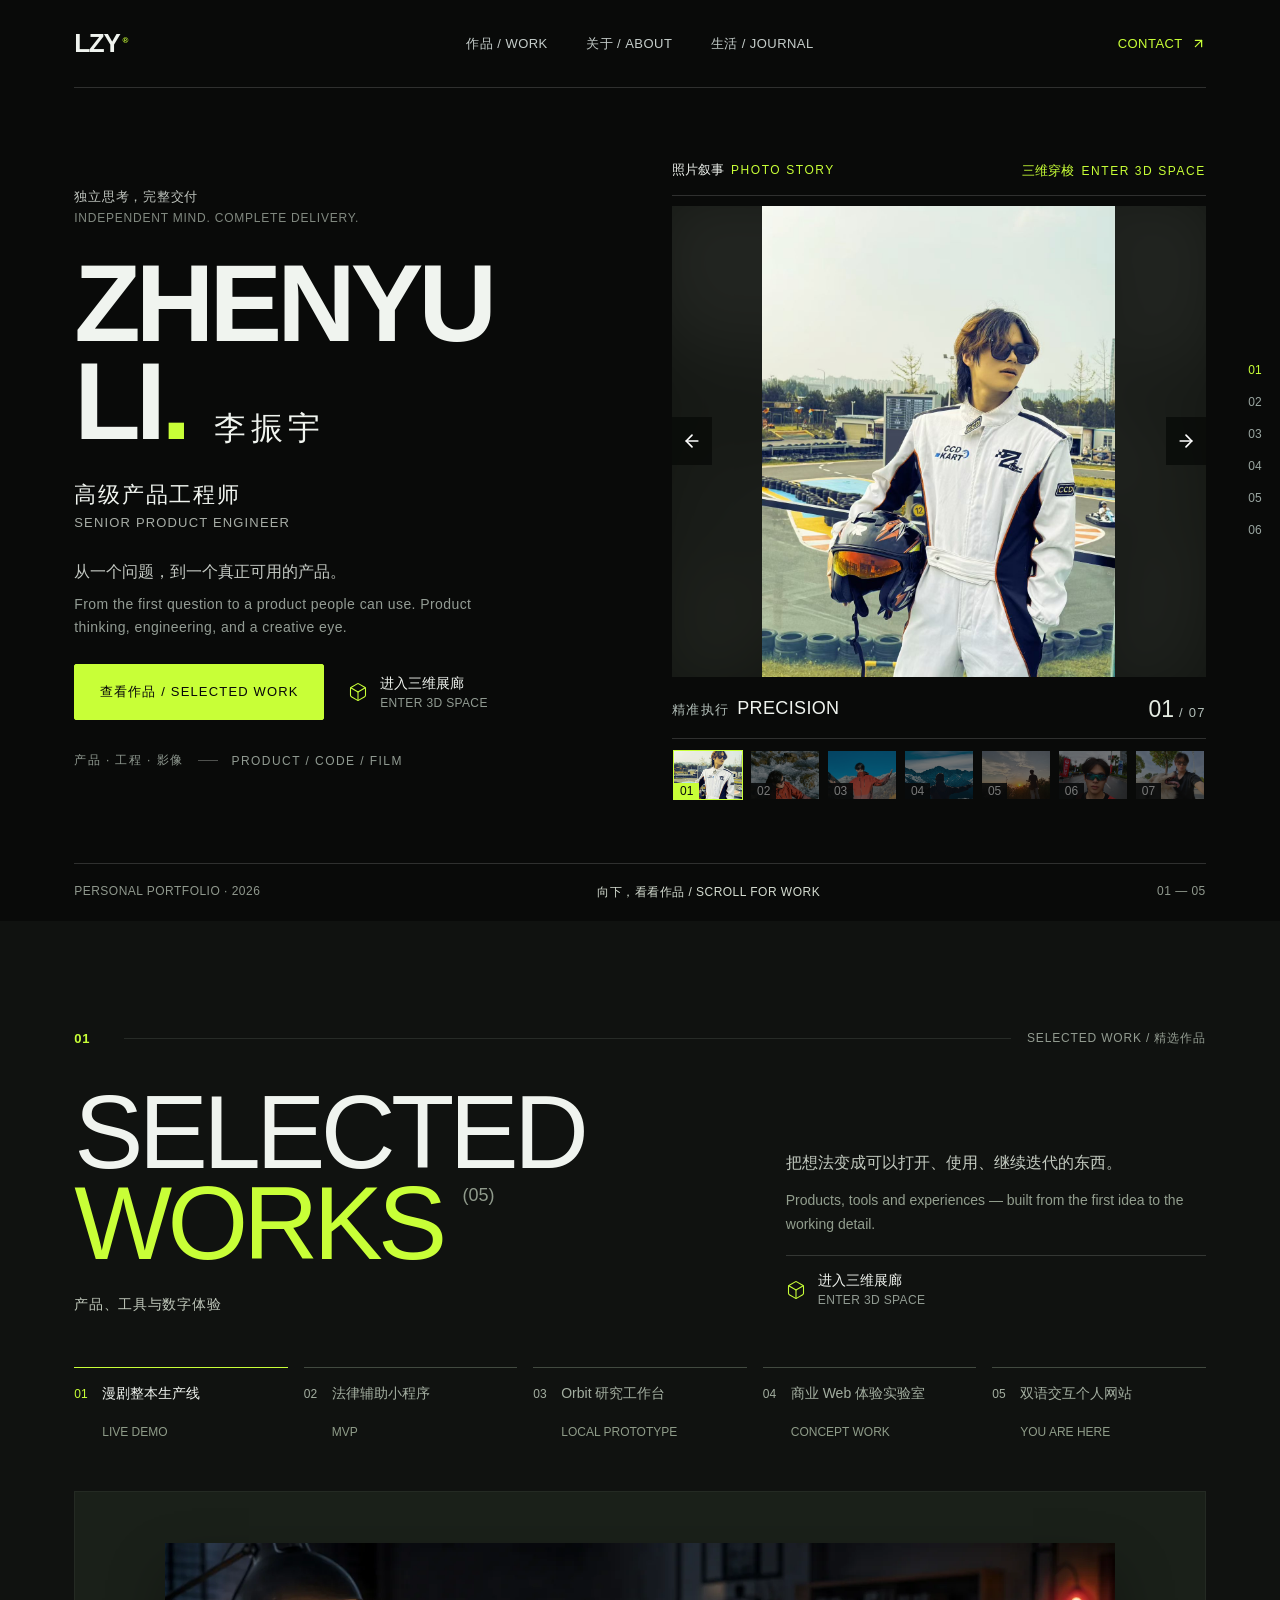
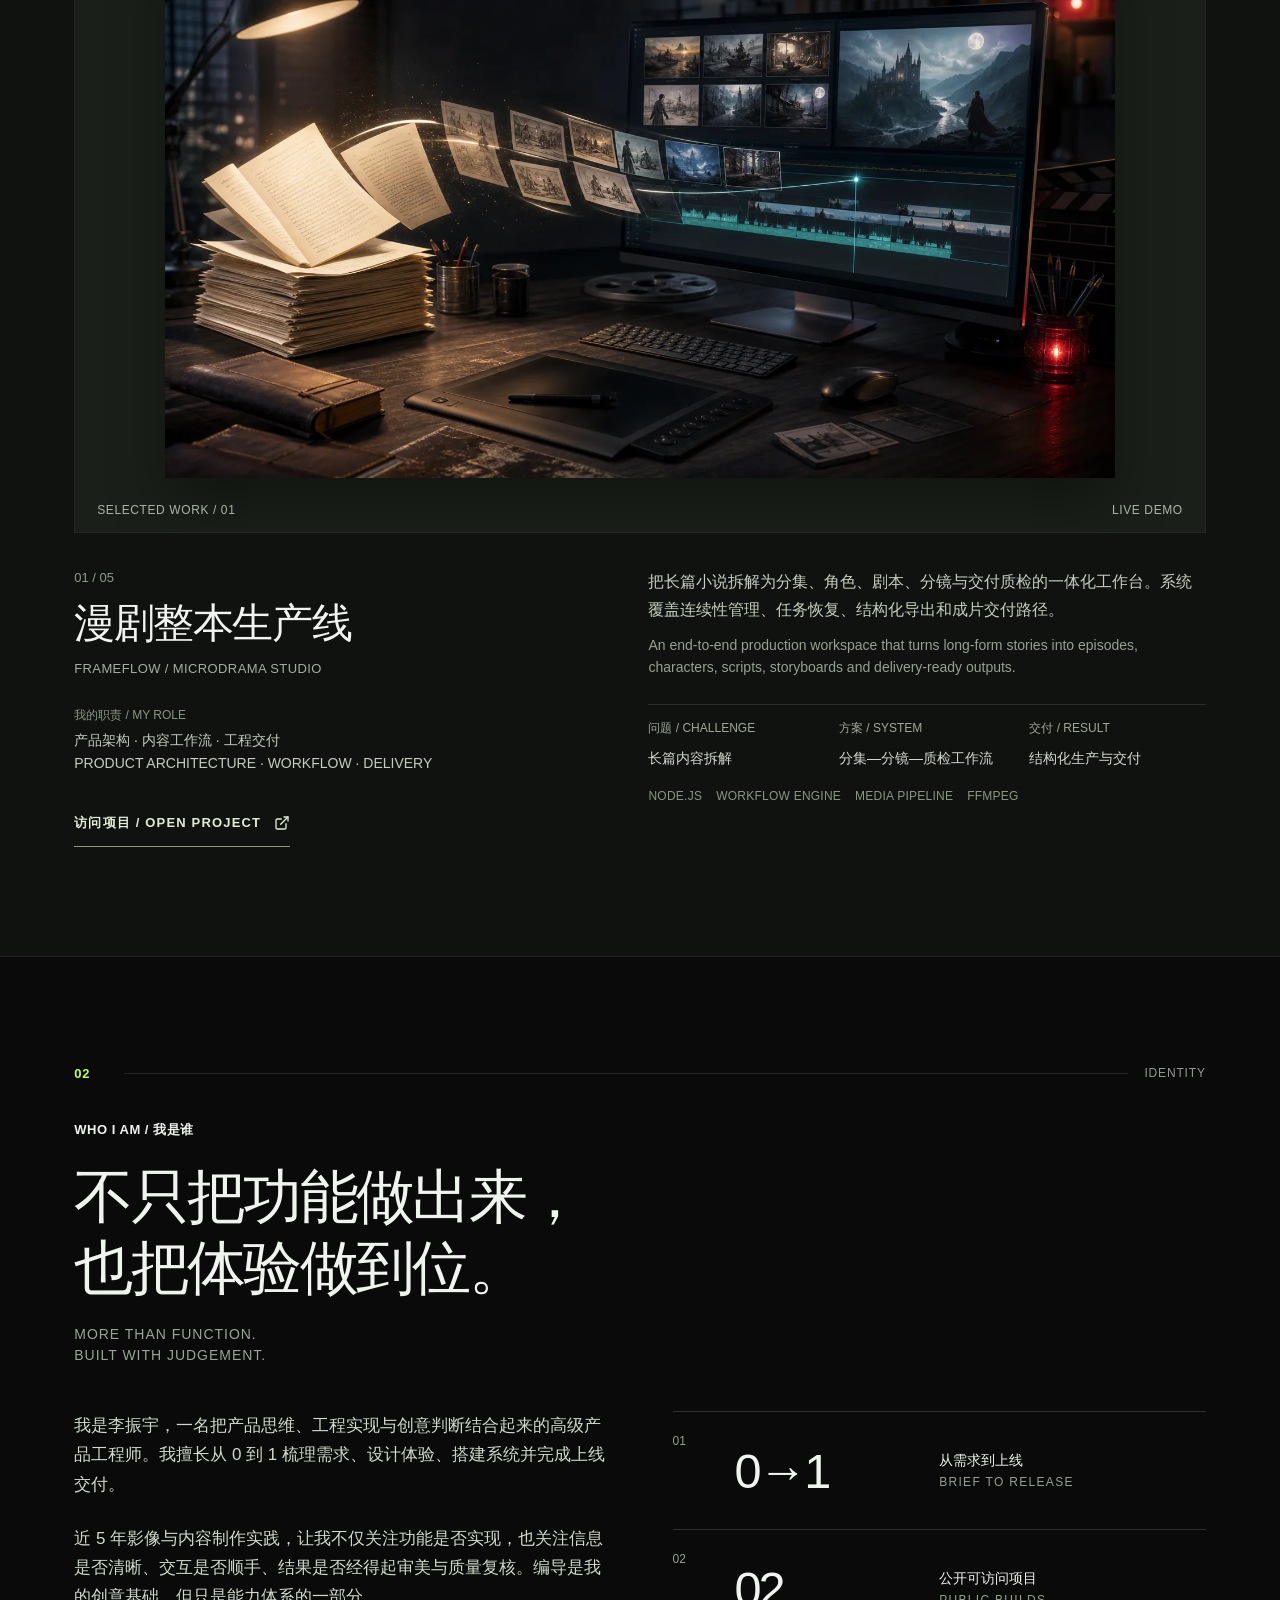
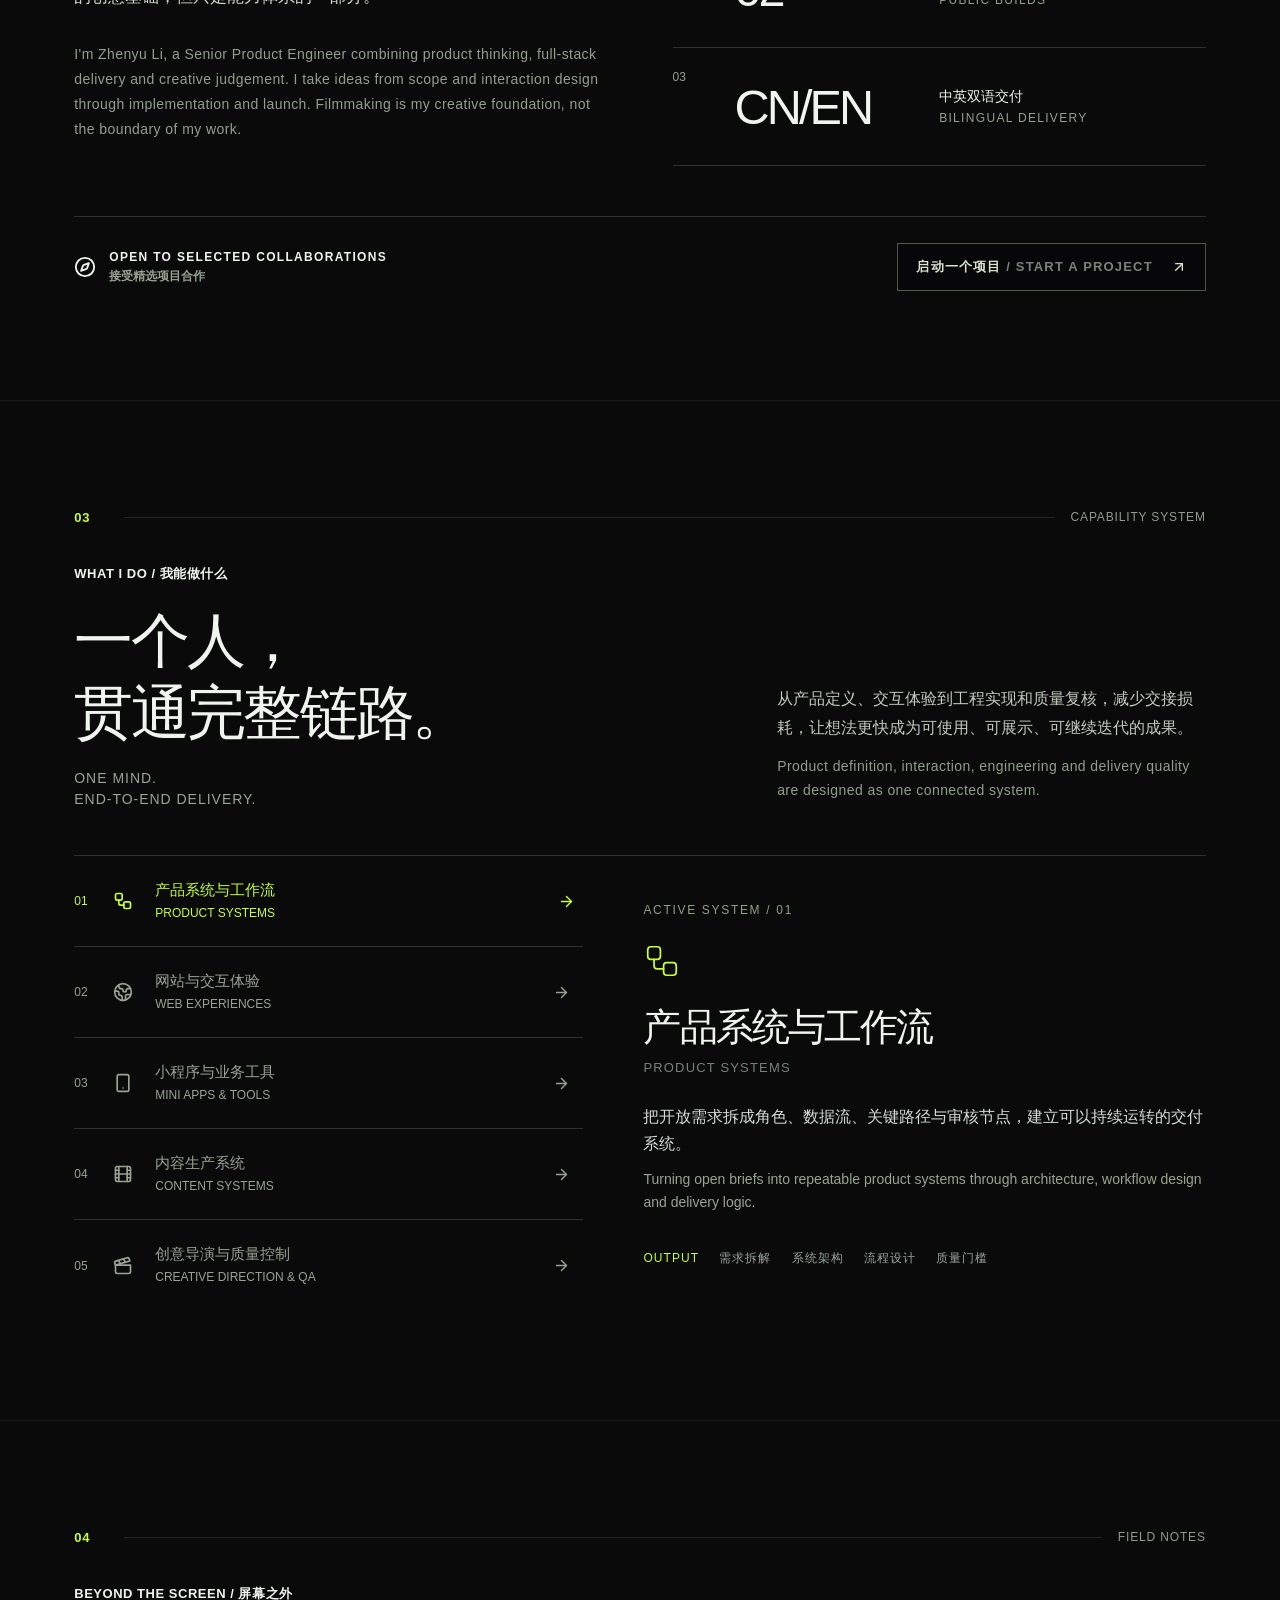
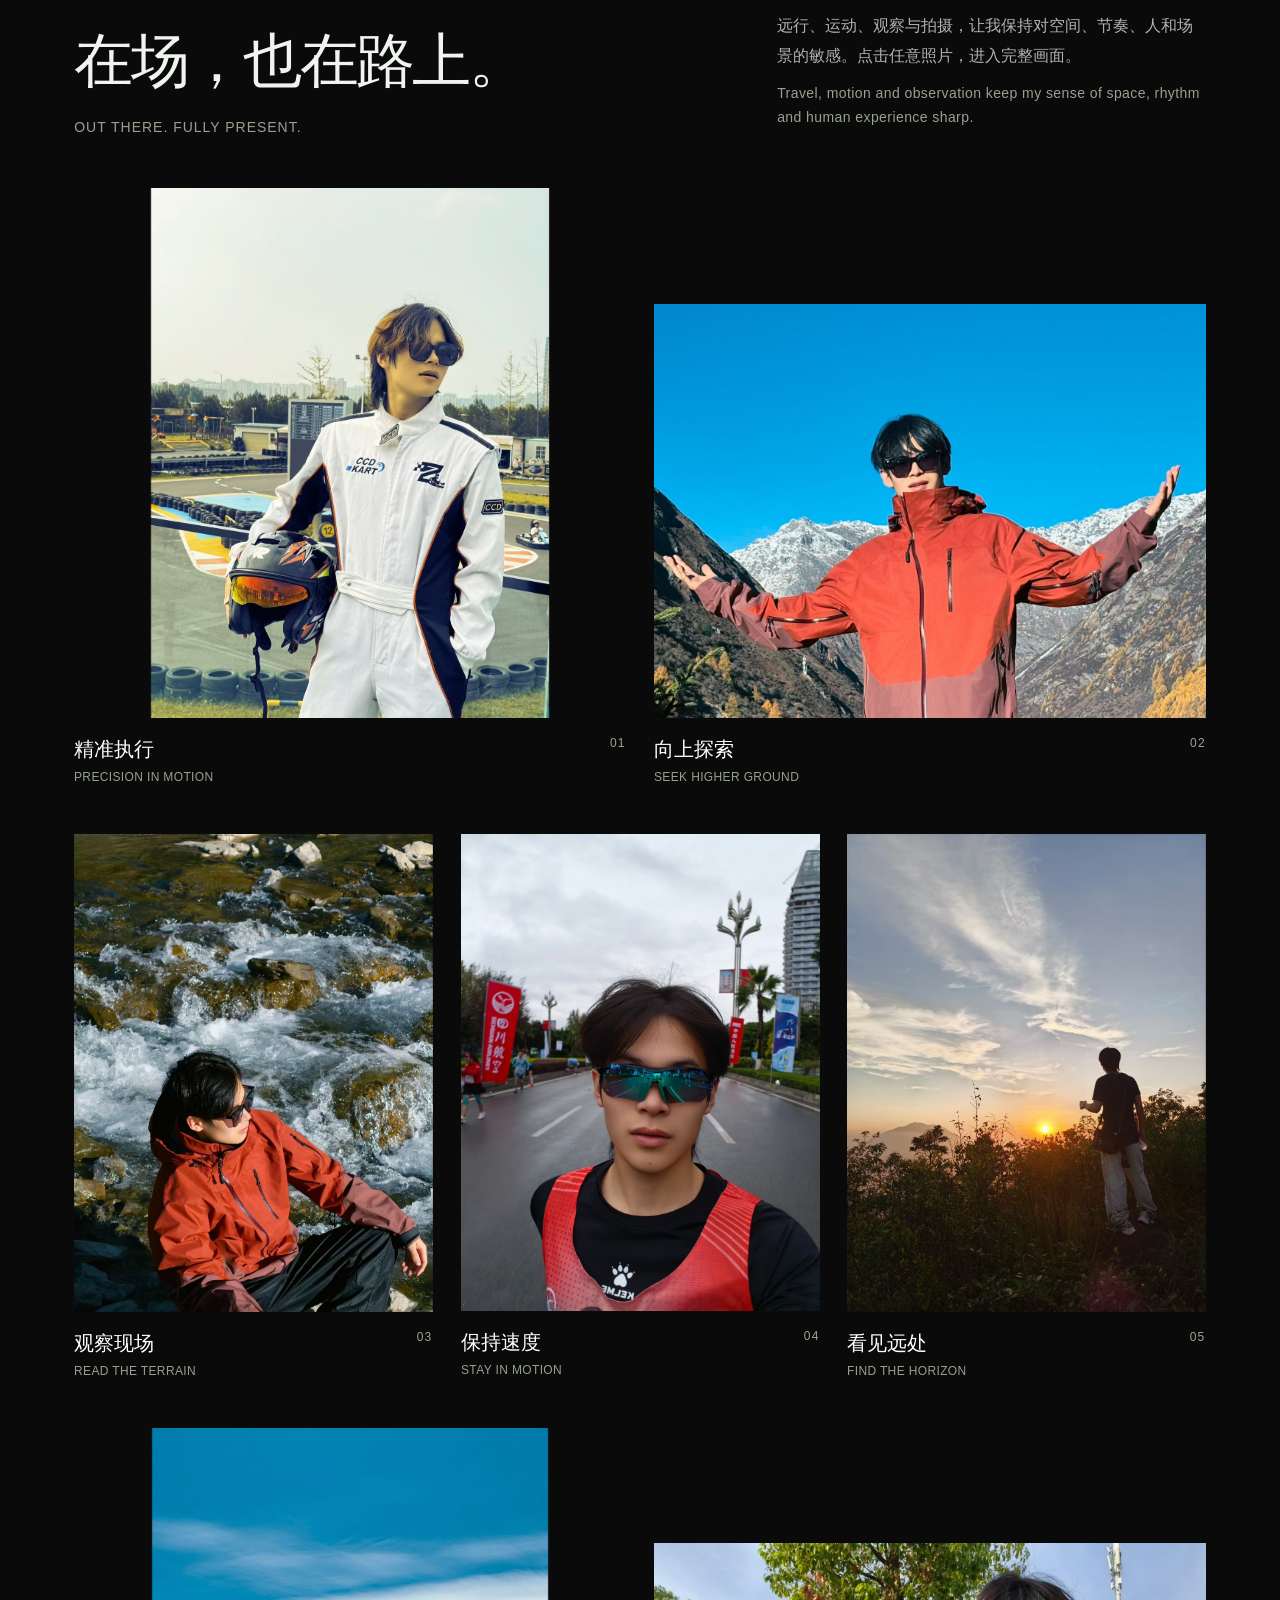
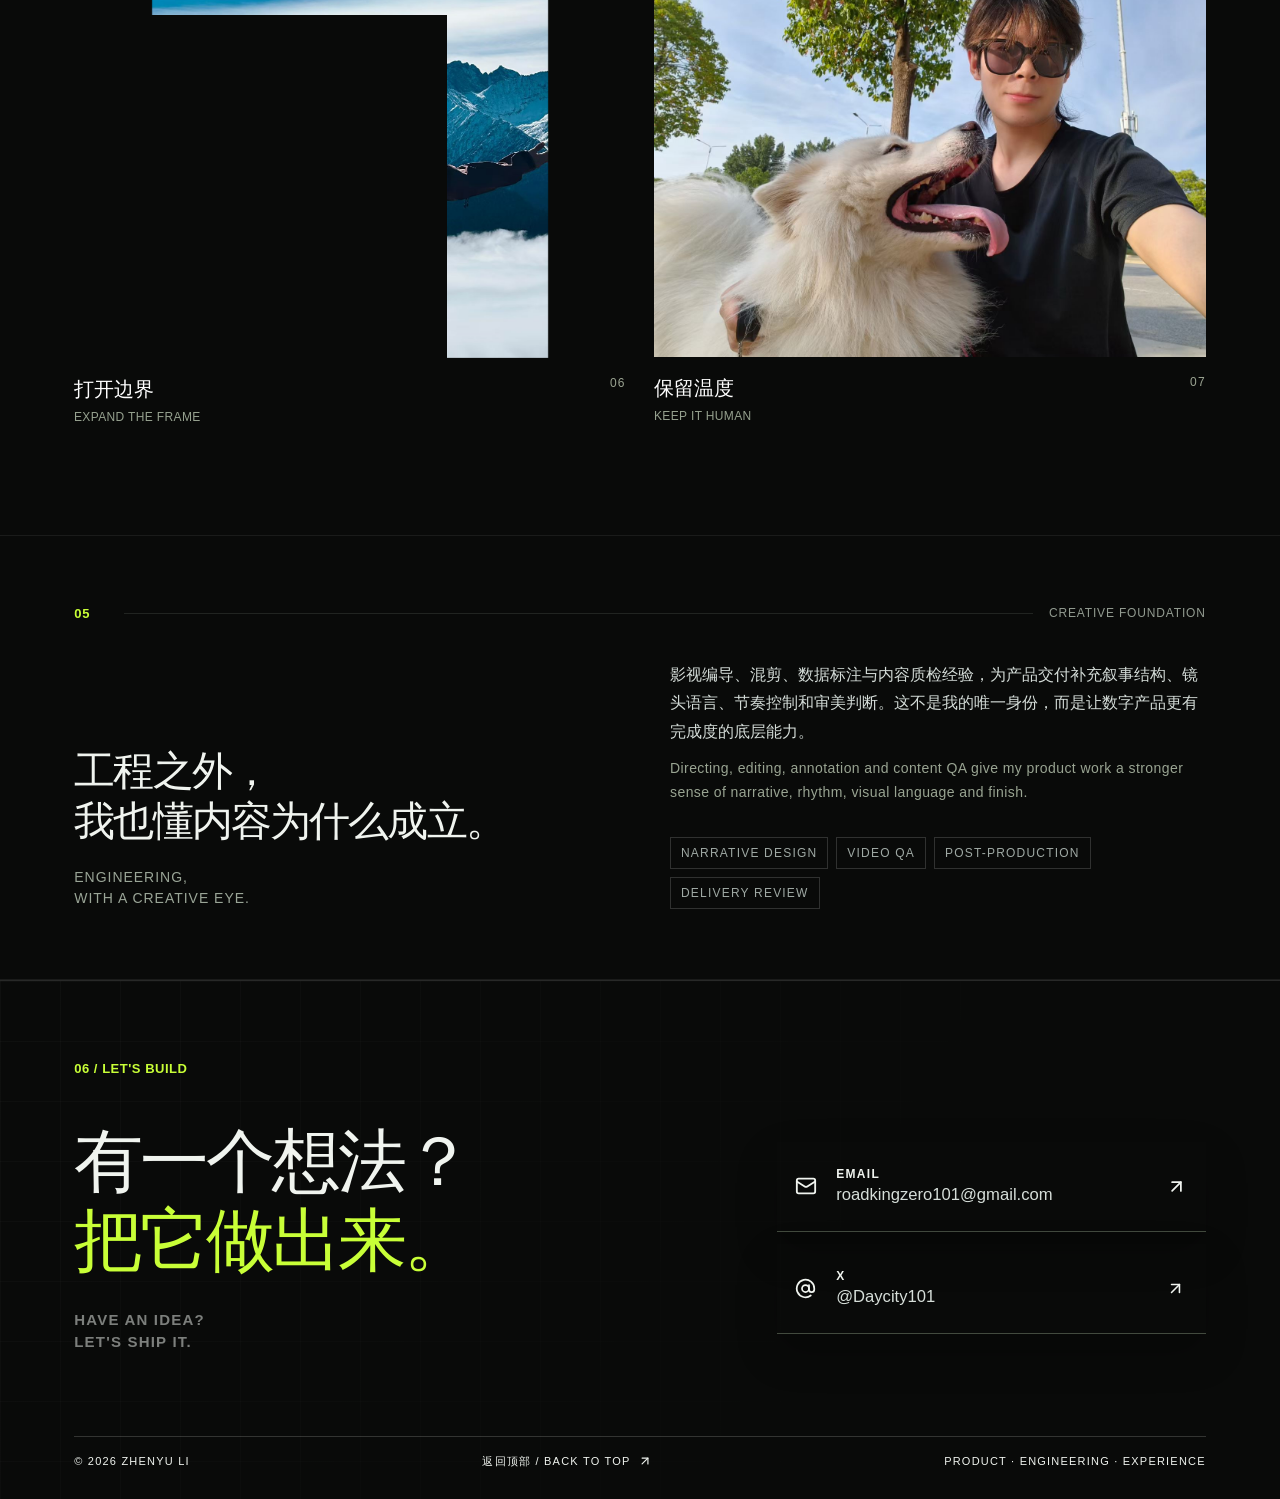
==== commit 0ceb610d: "Publish responsive deep-space station framing" ====
--- a/index.html
+++ b/index.html
@@ -11,7 +11,7 @@
     <meta property="og:description" content="产品架构、交互体验、全栈实现与完整交付。" />
     <meta property="og:image" content="/og-engineer.png" />
     <title>李振宇｜高级产品工程师 · 产品、工程与数字体验</title>
-    <script type="module" crossorigin src="/assets/index-DWOHZGkh.js"></script>
+    <script type="module" crossorigin src="/assets/index-Ds145aZK.js"></script>
     <link rel="stylesheet" crossorigin href="/assets/index-7wxxMPXA.css">
   </head>
   <body>
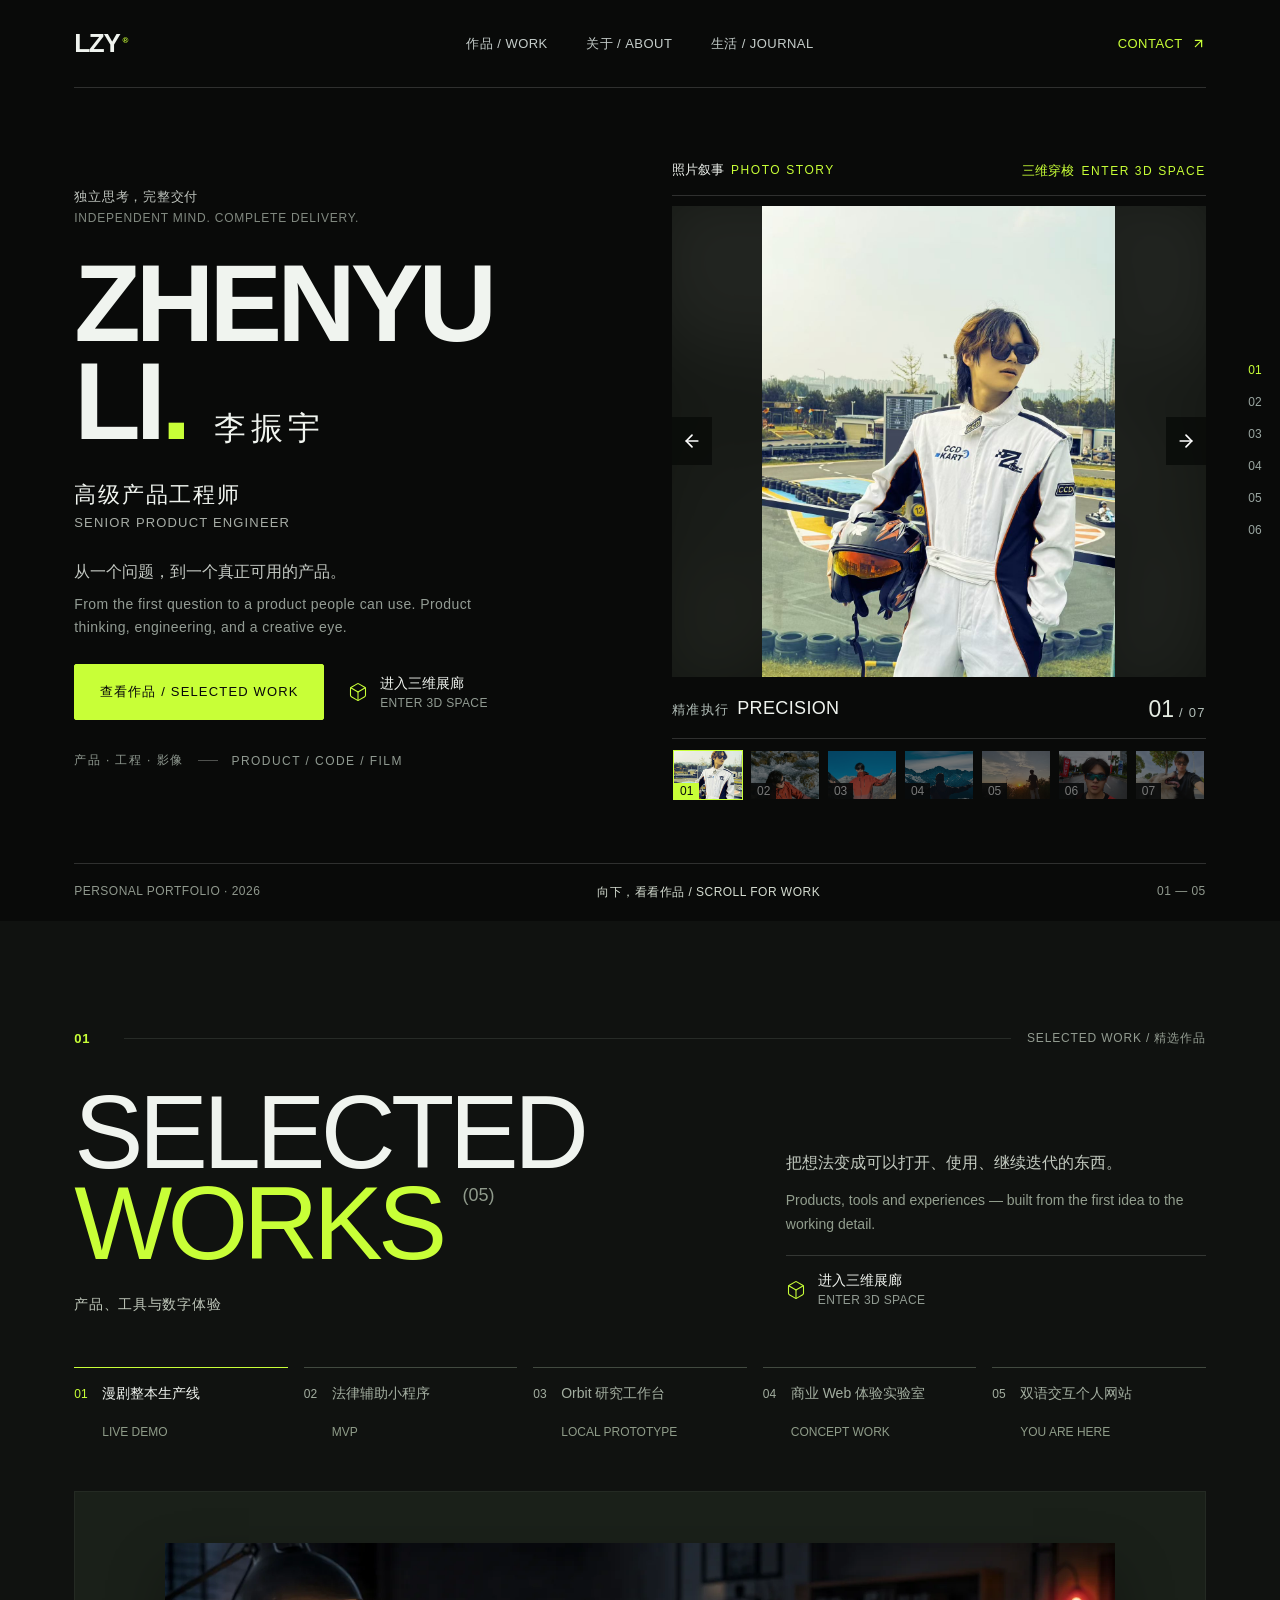
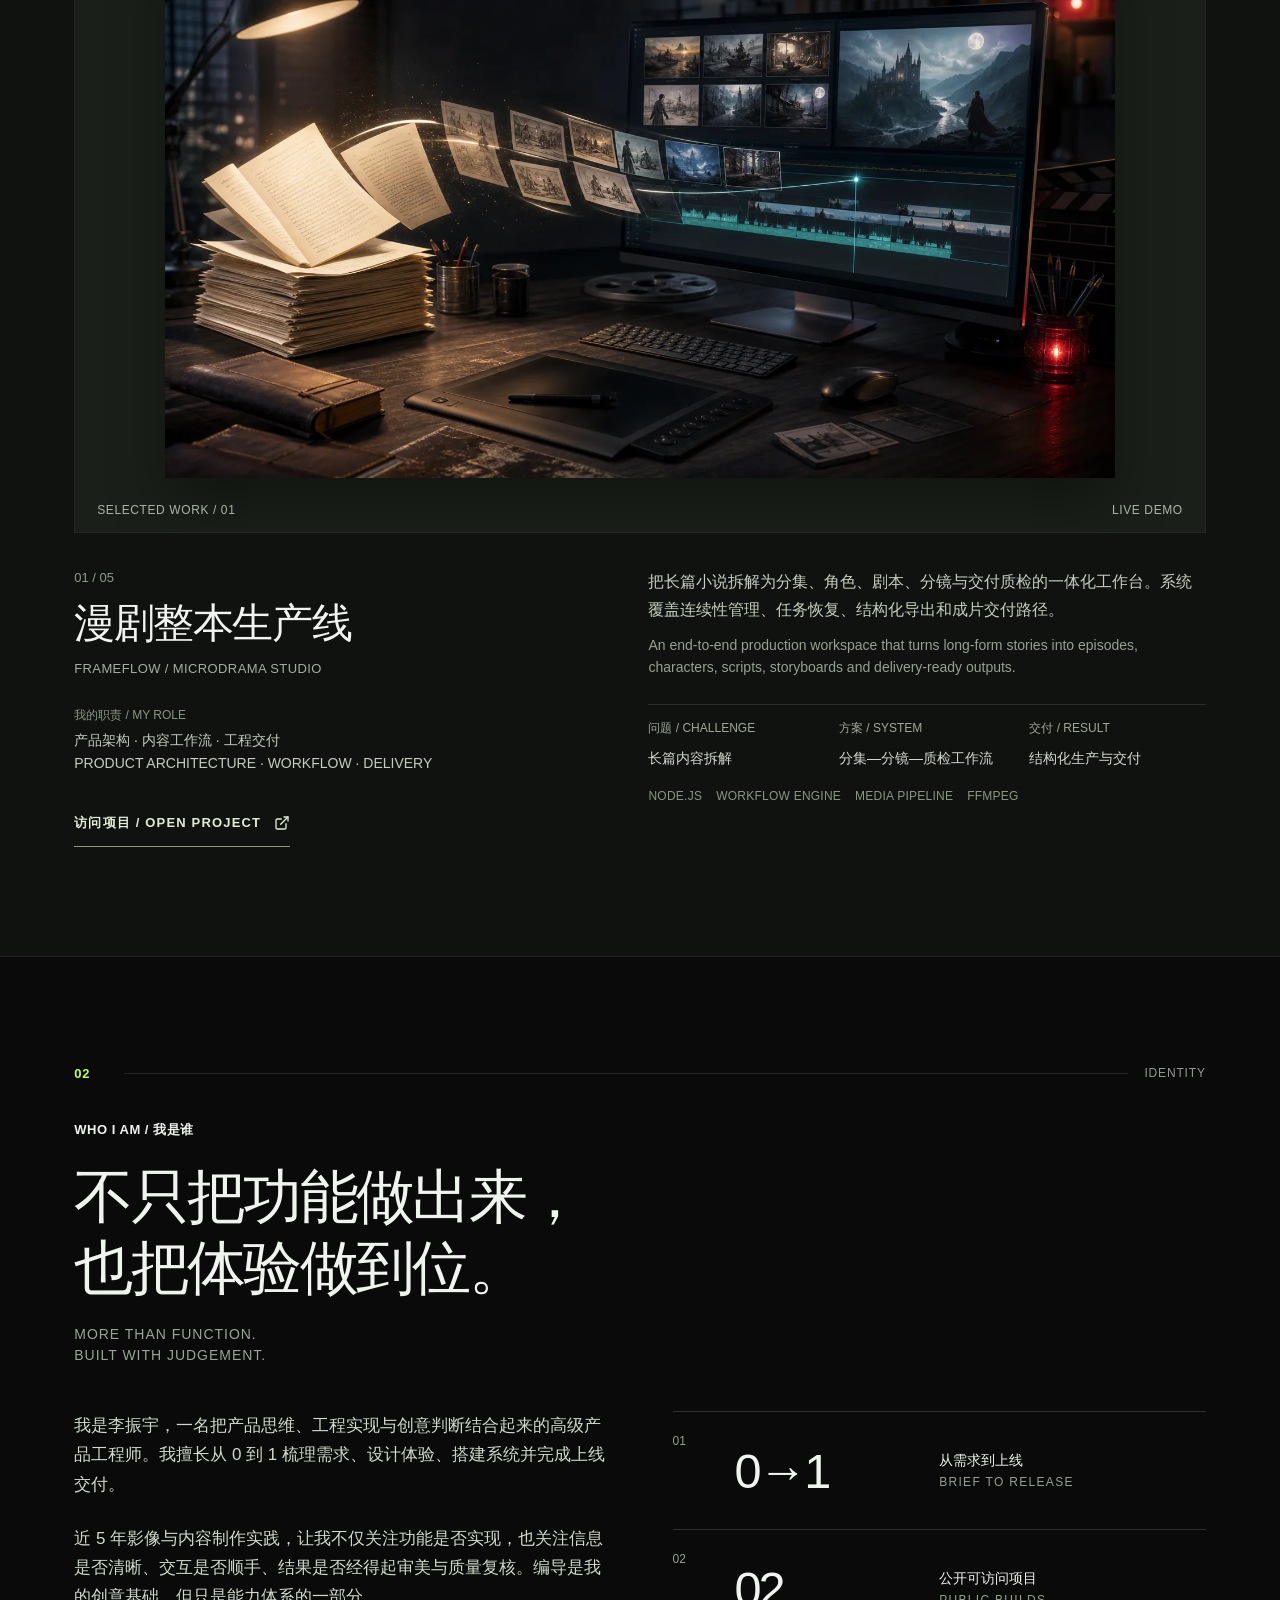
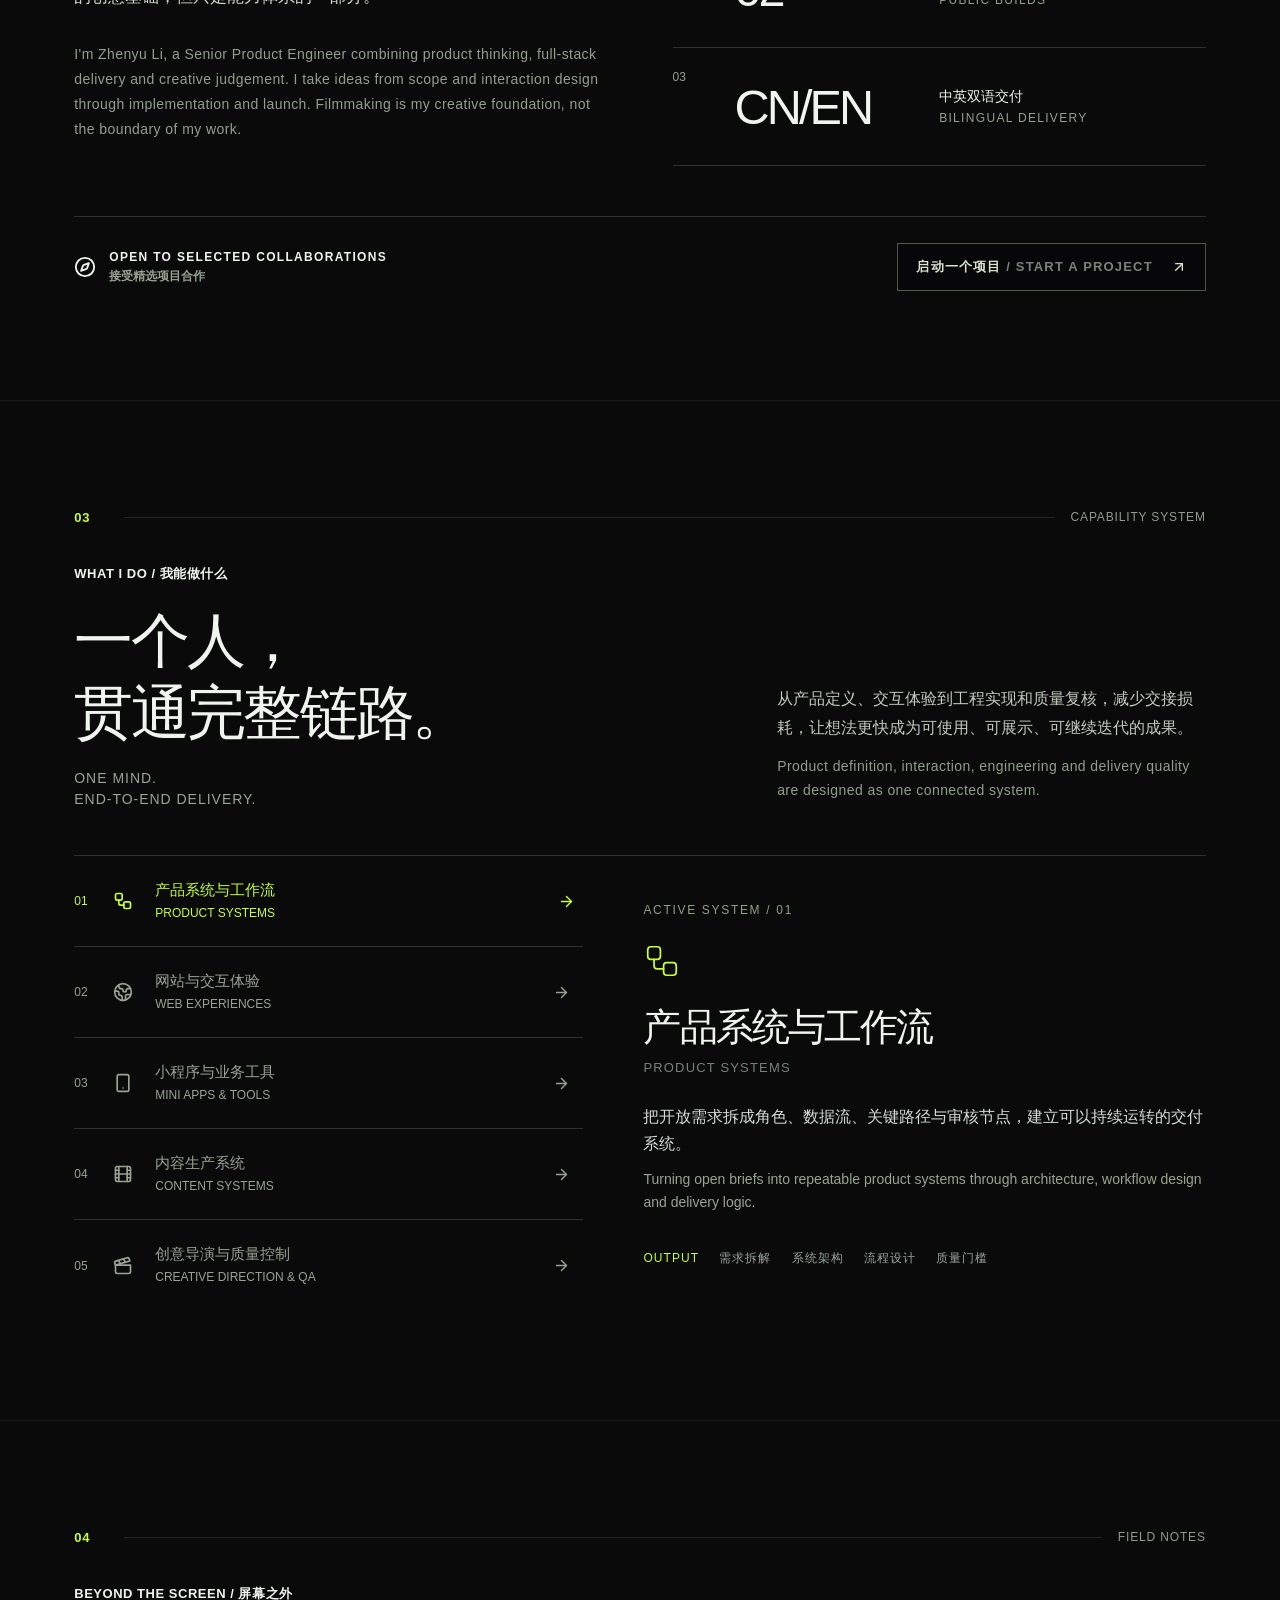
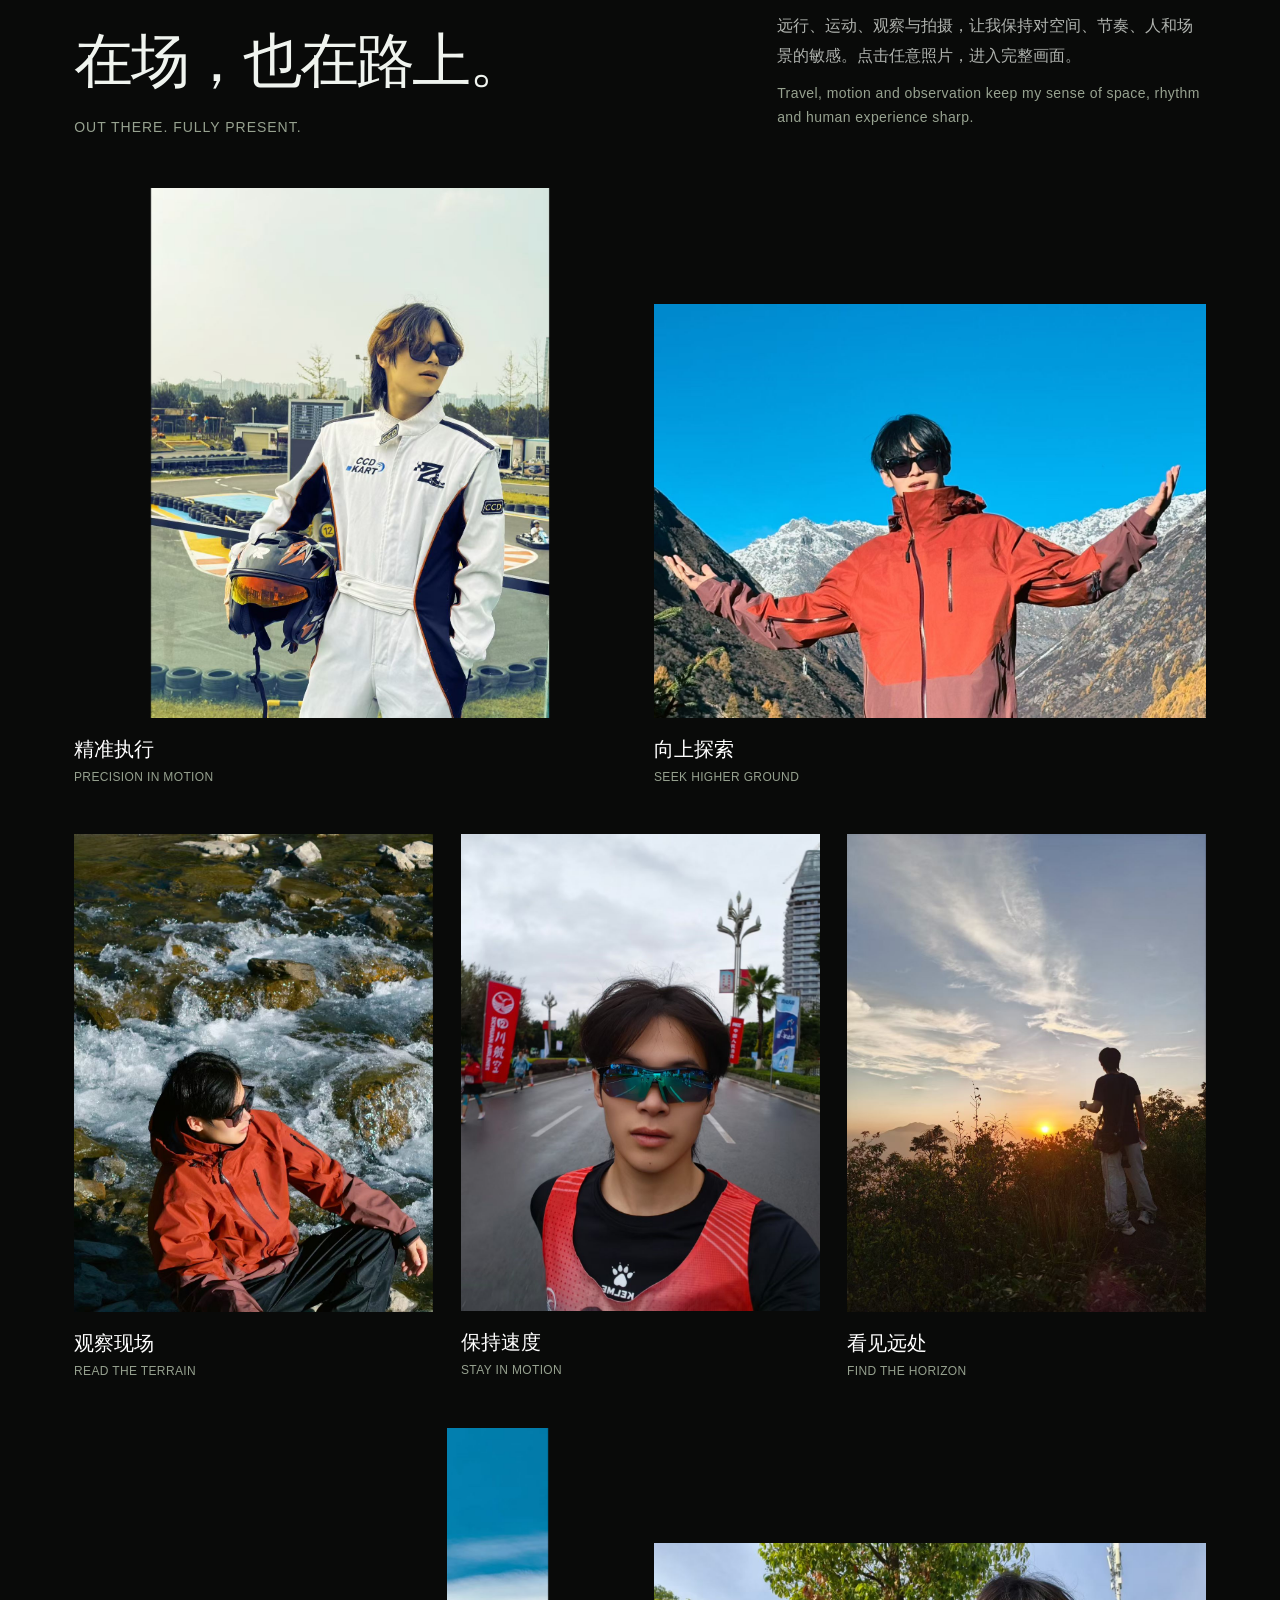
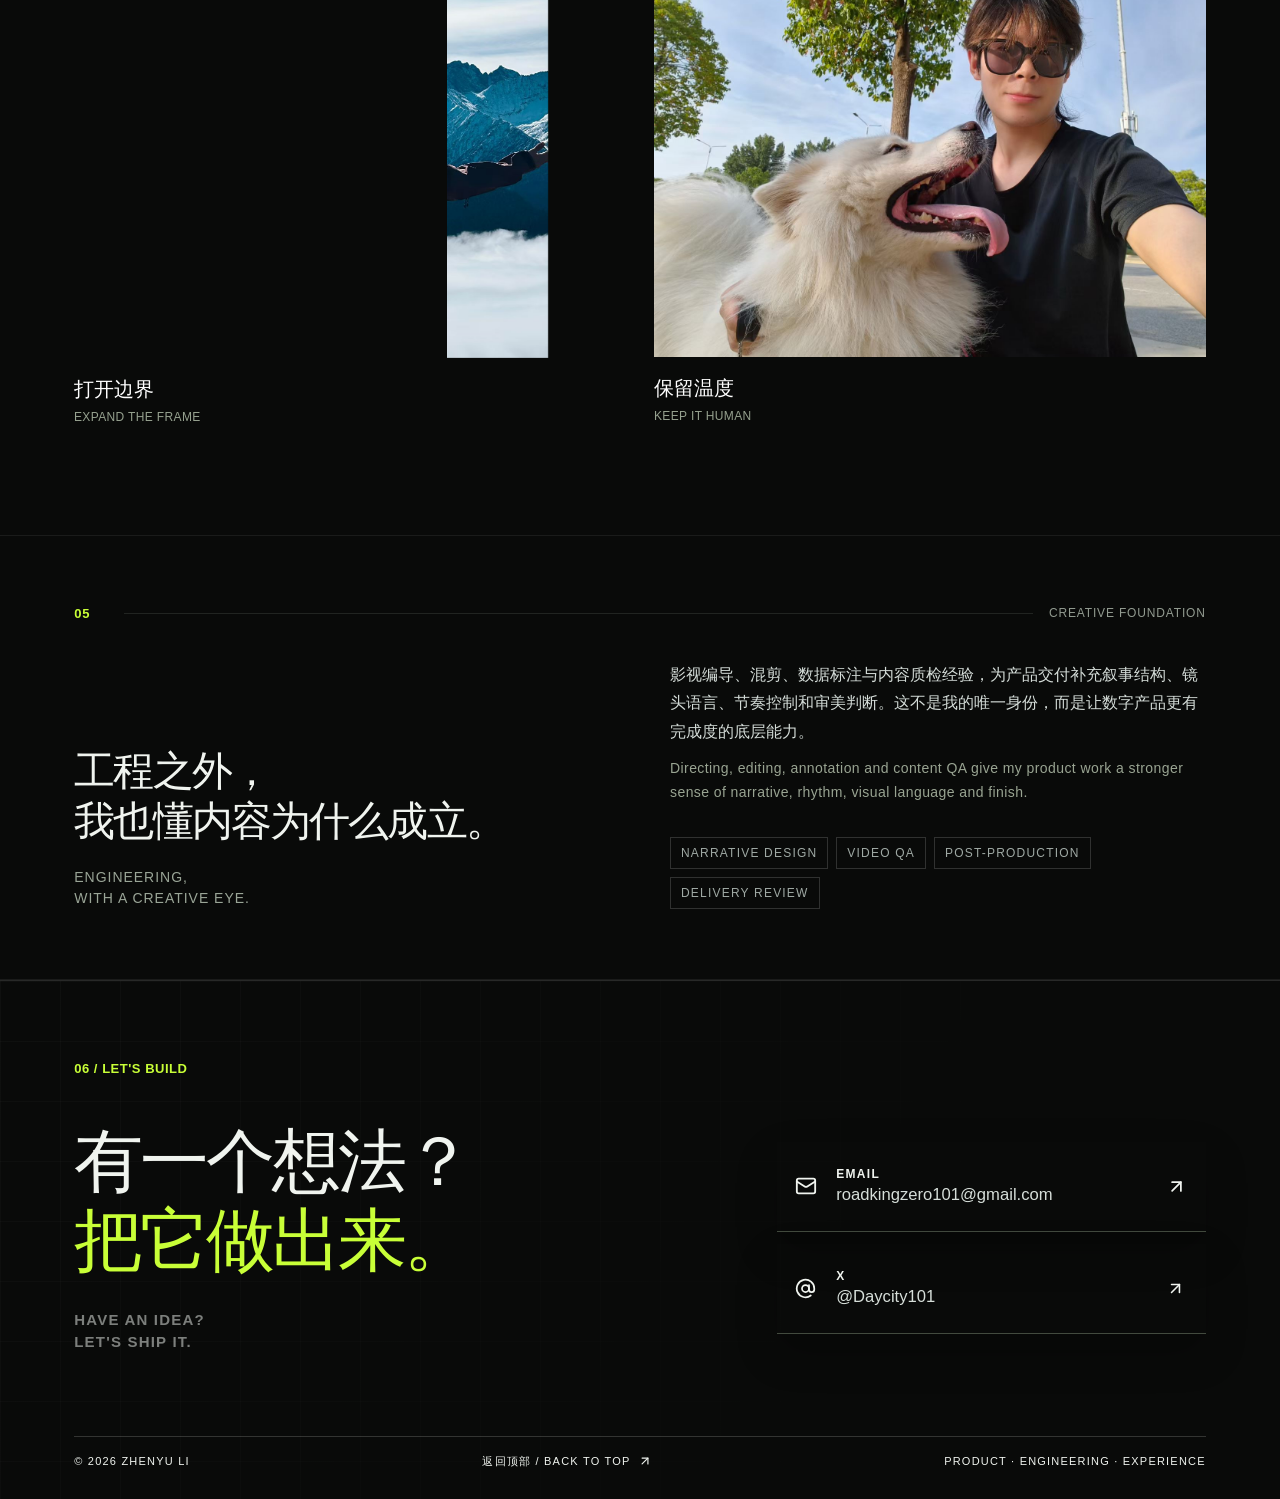
==== commit eaf86d96: "Restore previous published 3D experience" ====
--- a/index.html
+++ b/index.html
@@ -11,8 +11,8 @@
     <meta property="og:description" content="产品架构、交互体验、全栈实现与完整交付。" />
     <meta property="og:image" content="/og-engineer.png" />
     <title>李振宇｜高级产品工程师 · 产品、工程与数字体验</title>
-    <script type="module" crossorigin src="/assets/index-Ds145aZK.js"></script>
-    <link rel="stylesheet" crossorigin href="/assets/index-7wxxMPXA.css">
+    <script type="module" crossorigin src="/assets/index-CQCZOQ-P.js"></script>
+    <link rel="stylesheet" crossorigin href="/assets/index-CGnxJaCR.css">
   </head>
   <body>
     <div id="root"></div>
--- a/assets/index-CGnxJaCR.css
+++ b/assets/index-CGnxJaCR.css
@@ -0,0 +1 @@
+@import "https://fonts.googleapis.com/css2?family=Kanit:wght@400;500;600;700;800;900&family=Noto+Sans+SC:wght@400;500;700;900&display=swap";:root{--ink:#070709;--ink-raised:#0e0f12;--paper:#e8ece4;--paper-strong:#f2f5ed;--text:#f0f4ef;--muted:#99a29e;--acid:#c8ff37;--cyan:#35e4ff;--orange:#ff6b43;--violet:#9d72ff;--line:#f0f4ef29;--dark-line:#07070929;--page-pad:clamp(22px, 5.8vw, 96px);--section-pad:clamp(86px, 8.5vw, 136px);--font-mono:"Kanit", monospace;--editorial-muted:#a1a5a1}*{box-sizing:border-box;margin:0;padding:0}html{scroll-behavior:smooth;background:var(--ink)}body{background:var(--ink);min-width:320px;color:var(--text);-webkit-font-smoothing:antialiased;font-family:Kanit,Noto Sans SC,sans-serif;overflow-x:hidden}button,a{color:inherit;font:inherit}a{text-decoration:none}button{background:0 0;border:0}button,a{-webkit-tap-highlight-color:transparent}button:focus-visible,a:focus-visible{outline:2px solid var(--cyan);outline-offset:4px}img{max-width:100%}::selection{color:var(--ink);background:var(--acid)}main{background:var(--ink);position:relative;overflow:clip}.scroll-progress{z-index:500;transform-origin:0;background:linear-gradient(90deg, var(--acid), var(--cyan), var(--violet));height:3px;position:fixed;inset:0 0 auto;box-shadow:0 0 16px #35e4ff8c}.pointer-glow{z-index:1;pointer-events:none;mix-blend-mode:screen;background:radial-gradient(circle,#35e4ff1c,#9d72ff0b 40%,#0000 70%);border-radius:50%;width:380px;height:380px;position:fixed}.hero{z-index:2;min-height:max(100svh,860px);padding:0 var(--page-pad) 36px;isolation:isolate;background:radial-gradient(circle at 76% 34%,#9d72ff2e,#0000 27%),radial-gradient(circle at 17% 80%,#35e4ff14,#0000 28%),linear-gradient(150deg,#08080b,#050507 66%);position:relative;overflow:hidden}.hero:before{content:"";z-index:-3;opacity:.55;background-color:#0000;background-image:linear-gradient(90deg,#0000 49.9%,#c8ff3717 50%,#0000 50.1%),linear-gradient(#0000 49.9%,#35e4ff12 50%,#0000 50.1%);background-position:0 0,0 0;background-repeat:repeat,repeat;background-size:220px 220px;background-attachment:scroll,scroll;background-origin:padding-box,padding-box;background-clip:border-box,border-box;position:absolute;inset:-40% -20%;transform:rotate(-9deg)}.hero-grid{z-index:-2;opacity:.38;transform-origin:50% 0;background-image:linear-gradient(#35e4ff33 1px,#0000 1px),linear-gradient(90deg,#35e4ff33 1px,#0000 1px);background-size:62px 62px;position:absolute;inset:48% -30% -55%;transform:perspective(520px)rotateX(63deg);-webkit-mask-image:linear-gradient(#0000,#000 16% 62%,#0000 92%);mask-image:linear-gradient(#0000,#000 16% 62%,#0000 92%)}.hero-noise{z-index:-1;pointer-events:none;opacity:.12;background-image:repeating-linear-gradient(0deg,#0000 0 3px,#ffffff0b 4px);position:absolute;inset:0}.nav{z-index:50;border-bottom:1px solid var(--line);grid-template-columns:1fr auto 1fr;align-items:center;max-width:1580px;height:82px;margin:0 auto;display:grid;position:relative}.nav-brand{letter-spacing:-.05em;width:max-content;font-size:22px;font-weight:900}.nav-brand span{color:var(--acid);letter-spacing:0;margin-left:3px;font-size:8px;position:relative;top:-9px}.nav-links{align-items:center;gap:clamp(20px,3vw,48px);display:flex}.nav-links a,.nav-contact{color:#c5cdca;letter-spacing:.12em;white-space:nowrap;font-size:10px;position:relative}.nav-links a:after{content:"";transform-origin:100%;background:var(--acid);height:1px;transition:transform .22s;position:absolute;bottom:-8px;left:0;right:0;transform:scaleX(0)}.nav-links a:hover:after{transform-origin:0;transform:scaleX(1)}.nav-contact{color:var(--acid);justify-self:end;align-items:center;gap:8px;display:inline-flex}.hero-layout{grid-template-columns:minmax(520px,1.06fr) minmax(500px,.94fr);align-items:center;gap:clamp(24px,4vw,72px);width:100%;max-width:1580px;min-height:calc(max(100svh,860px) - 118px);margin:0 auto;display:grid;position:relative}.hero-copy{z-index:6;padding:38px 0 82px;position:relative}.hero-kicker{color:#c9d2ce;letter-spacing:.14em;align-items:center;gap:10px;margin-bottom:clamp(26px,3vw,44px);font-size:10px;display:flex}.live-dot{background:var(--acid);border-radius:50%;width:8px;height:8px;animation:2.3s ease-in-out infinite live-pulse;box-shadow:0 0 0 5px #c8ff3717,0 0 18px #c8ff37cc}@keyframes live-pulse{50%{box-shadow:0 0 0 9px #c8ff3700,0 0 25px #c8ff37f2}}.hero h1{letter-spacing:-.075em;width:max-content;font-size:clamp(78px,9.15vw,154px);font-weight:900;line-height:.74;position:relative}.hero-title__outline{color:#0000;-webkit-text-stroke:1px #f0f4efb8;font-size:.82em}.hero-title__dot{color:var(--acid);-webkit-text-stroke:0;text-shadow:0 0 34px #c8ff378c;font-size:1.04em;position:absolute;bottom:-.06em;right:-.17em}.hero-intro{grid-template-columns:minmax(230px,.78fr) minmax(330px,1.22fr);align-items:end;gap:34px;max-width:760px;margin-top:clamp(38px,5vw,74px);display:grid}.hero-intro p small,.section-heading>p small,.about-manifesto>small,.foundation-copy p small{color:var(--muted);letter-spacing:.03em;margin-top:10px;font-size:.67em;line-height:1.55;display:block}.hero-actions{align-items:center;gap:24px;display:flex}.primary-action,.contact-button{border:1px solid var(--acid);min-height:54px;color:var(--ink);letter-spacing:.09em;background:var(--acid);justify-content:center;align-items:center;gap:18px;padding:0 20px;font-size:10px;font-weight:700;display:inline-flex;box-shadow:0 14px 40px #c8ff3721}.primary-action{clip-path:polygon(0 0,calc(100% - 15px) 0,100% 15px,100% 100%,0 100%);min-width:250px}.text-action{color:#c6d0cb;letter-spacing:.11em;border-bottom:1px solid #f0f4ef73;padding:10px 0;font-size:9px}.hero-signature{color:#dbe2df;letter-spacing:.12em;align-items:center;gap:14px;margin-top:clamp(46px,5.5vw,84px);font-size:10px;display:flex}.hero-signature i{background:#f0f4ef4d;width:44px;height:1px}.hero-signature small{color:#69736f;letter-spacing:.12em;margin-left:auto;font-size:8px}.hero-visual{z-index:5;height:min(760px,100svh - 110px);min-height:650px;position:relative}.hero-stage{isolation:isolate;perspective:1800px;width:100%;height:100%;transform-style:preserve-3d;touch-action:pan-y;position:relative}.hero-experience,.hero-experience__panel{width:100%;height:100%;position:relative}.hero-experience__panel{position:absolute;inset:0}.stage-mode-switch{z-index:24;-webkit-backdrop-filter:blur(14px);backdrop-filter:blur(14px);background:#05070ac7;border:1px solid #f0f4ef24;gap:5px;padding:4px;display:flex;position:absolute;top:18px;left:20px;box-shadow:0 16px 44px #00000047}.stage-mode-switch button{cursor:pointer;color:#727d79;text-align:left;background:0 0;border:1px solid #0000;grid-template-columns:18px 1fr;align-items:center;column-gap:6px;min-width:112px;min-height:37px;padding:6px 9px;transition:color .18s,border-color .18s,background .18s,transform .18s;display:grid}.stage-mode-switch button span{color:#56605c;font-family:var(--font-mono);grid-row:1/3;font-size:7px}.stage-mode-switch button small{color:#56605c;letter-spacing:.13em;font-size:5px}.stage-mode-switch button:hover,.stage-mode-switch button:focus-visible,.stage-mode-switch button.is-active{color:#f0f4ef;background:#c8ff3712;border-color:#c8ff376b;transform:translateY(-1px)}.stage-mode-switch button.is-active span,.stage-mode-switch button.is-active small{color:var(--acid)}.hero-stage--photo{overflow:clip}.hero-stage--photo:before{content:"";z-index:0;clip-path:polygon(0 0,calc(100% - 22px) 0,100% 22px,100% 100%,0 100%);pointer-events:none;background:radial-gradient(circle at 22% 38%,#35e4ff17,#0000 38%),radial-gradient(circle at 77% 68%,#c8ff3714,#0000 32%);border:1px solid #f0f4ef14;position:absolute;inset:5% 1% 5% 0}.hero-stage--webgl{clip-path:polygon(0 0,calc(100% - 28px) 0,100% 28px,100% 100%,0 100%);background:radial-gradient(circle at 50% 44%,#35e4ff1f,#0000 32%),radial-gradient(circle at 72% 72%,#9d72ff24,#0000 28%),linear-gradient(145deg,#10151be0,#0506098c);border:1px solid #f0f4ef24;overflow:hidden;box-shadow:inset 0 0 0 1px #ffffff05,inset 0 -90px 150px #0000006b,0 44px 110px #00000061}.hero-stage--webgl:before{content:"";z-index:1;opacity:.23;pointer-events:none;background-color:#0000;background-image:linear-gradient(#35e4ff1a 1px,#0000 1px),linear-gradient(90deg,#35e4ff1a 1px,#0000 1px);background-position:0 0,0 0;background-repeat:repeat,repeat;background-size:58px 58px;background-attachment:scroll,scroll;background-origin:padding-box,padding-box;background-clip:border-box,border-box;position:absolute;inset:0;-webkit-mask-image:linear-gradient(#0000 1%,#000 24% 76%,#0000);mask-image:linear-gradient(#0000 1%,#000 24% 76%,#0000)}.hero-stage--webgl:after{content:"";z-index:9;transform-origin:100% 0;pointer-events:none;background:#c8ff3714;border-left:1px solid #c8ff378c;width:28px;height:28px;position:absolute;top:0;right:0;transform:skewY(45deg)}.hero-immersive-stage{z-index:3;inset:0;position:absolute!important}.immersive-stage__canvas{z-index:2;touch-action:pan-y;outline:none}.webgl-shell{z-index:1;pointer-events:none;position:absolute;inset:8% 7% 10%}.webgl-shell:before,.webgl-shell:after,.webgl-shell i{content:"";border:1px solid #35e4ff21;border-radius:50%;position:absolute;inset:0;transform:rotateX(72deg)rotate(-8deg);box-shadow:0 0 38px #35e4ff0a}.webgl-shell:after{border-color:#9d72ff29;inset:12%;transform:rotateY(70deg)rotate(17deg)}.webgl-shell i:first-child{border-color:#c8ff3724;inset:21% 8%;transform:rotateX(58deg)rotate(42deg)}.webgl-shell i:nth-child(2){border-color:#35e4ff33;animation:3.6s ease-in-out infinite webgl-shell-pulse;inset:28%}.webgl-shell i:nth-child(3){border-color:#c8ff3738;animation:3.6s ease-in-out 1.2s infinite webgl-shell-pulse;inset:43%}@keyframes webgl-shell-pulse{0%,to{opacity:.25;scale:.82}50%{opacity:.9;scale:1.06}}.webgl-status{z-index:8;color:#68736f;letter-spacing:.14em;pointer-events:none;justify-content:space-between;align-items:center;font-size:7px;display:flex;position:absolute;top:18px;left:18px;right:18px}.webgl-status span{color:var(--cyan);align-items:center;gap:8px;display:inline-flex}.webgl-status span i{background:var(--acid);width:5px;height:5px;box-shadow:0 0 12px var(--acid);border-radius:50%;animation:1.6s ease-in-out infinite webgl-live}.webgl-loader{z-index:4;color:#74807b;letter-spacing:.16em;place-content:center;justify-items:center;gap:13px;font-size:7px;display:grid;position:absolute;inset:0}.webgl-loader span{background:#f0f4ef1f;width:54px;height:1px;overflow:hidden}.webgl-loader span:after{content:"";background:var(--acid);width:45%;height:100%;box-shadow:0 0 12px var(--acid);animation:1.1s ease-in-out infinite alternate webgl-load;display:block}@keyframes webgl-load{to{transform:translate(122%)}}@keyframes webgl-live{50%{opacity:.25}}.immersive-stage__node-label{border:1px solid color-mix(in srgb, var(--node-color) 55%, transparent);color:#eef7f5;min-width:104px;box-shadow:0 0 24px color-mix(in srgb, var(--node-color) 18%, transparent);-webkit-backdrop-filter:blur(10px);backdrop-filter:blur(10px);white-space:nowrap;text-align:left;background:#05070bc2;padding:7px 10px;transition:border-color .18s,transform .18s,background .18s;display:grid;transform:translateY(0)}.immersive-stage__node-label span{font-size:10px;font-weight:700}.immersive-stage__node-label small{color:var(--node-color);letter-spacing:.14em;margin-top:2px;font-size:6px}.immersive-stage__node-label.is-active{border-color:var(--node-color);background:#070a0feb;transform:translateY(-4px)}.immersive-stage__project-nav{z-index:8;gap:6px;display:flex;position:absolute;bottom:48px;right:17px}.immersive-stage__reset{z-index:8;cursor:pointer;color:#d9e6e1;min-height:34px;font-family:var(--font-mono);letter-spacing:.08em;-webkit-backdrop-filter:blur(10px);backdrop-filter:blur(10px);background:#05070bb8;border:1px solid #f0f4ef38;align-items:center;gap:6px;padding:7px 10px;font-size:8px;transition:border-color .18s,color .18s,background .18s;display:inline-flex;position:absolute;top:54px;left:15px}.immersive-stage__reset span{color:var(--acid);font-size:14px;line-height:1}.immersive-stage__reset small{color:#8b9994;letter-spacing:.1em;font-size:6px}.immersive-stage__reset:hover,.immersive-stage__reset:focus-visible{border-color:var(--acid);color:#fff;background:#0e150ef0}.immersive-stage__project-nav button{cursor:pointer;color:#fff;text-align:left;-webkit-backdrop-filter:blur(10px);backdrop-filter:blur(10px);background:#05070bbd;border:1px solid #ffffff21;grid-template-columns:9px 1fr;align-items:center;column-gap:7px;min-width:104px;min-height:44px;padding:7px 9px;transition:transform .18s,border-color .18s,background .18s;display:grid}.immersive-stage__project-nav button:hover,.immersive-stage__project-nav button:focus-visible{border-color:var(--node-color);background:#090d12eb;transform:translateY(-4px)}.immersive-stage__project-nav i{background:var(--node-color);width:6px;height:6px;box-shadow:0 0 12px var(--node-color);border-radius:50%;grid-row:1/3}.immersive-stage__project-nav span{font-size:8px;font-weight:650}.immersive-stage__project-nav small{color:#83908c;letter-spacing:.12em;grid-column:2;font-size:5px}.depth-field{z-index:0;pointer-events:none;width:120%;height:120%;position:absolute;inset:-10%}.hero-depth-plane{z-index:1;pointer-events:none;transform-style:preserve-3d;position:absolute}.hero-depth-plane--back{background-color:#0000;background-image:linear-gradient(#35e4ff14 1px,#0000 1px),linear-gradient(90deg,#35e4ff14 1px,#0000 1px);background-position:0 0,0 0;background-repeat:repeat,repeat;background-size:44px 44px;background-attachment:scroll,scroll;background-origin:padding-box,padding-box;background-clip:border-box,border-box;border:1px solid #35e4ff21;inset:11% 5% 18% 3%;transform:translateZ(-160px)rotateY(-17deg)rotateX(7deg);box-shadow:inset 0 0 120px #35e4ff09}.hero-depth-plane--front{filter:drop-shadow(0 0 16px #c8ff371a);border-top:1px solid #c8ff3747;border-right:1px solid #c8ff372e;width:31%;height:19%;top:7%;right:5%;transform:translateZ(185px)rotateY(-10deg)}.hero-depth-plane--front:before,.hero-depth-plane--front:after{content:"";background:var(--acid);position:absolute;box-shadow:0 0 15px #c8ff37b8}.hero-depth-plane--front:before{width:42%;height:3px;top:-2px;left:0}.hero-depth-plane--front:after{width:3px;height:36%;top:12px;right:-2px}.portrait-rig{transform-style:preserve-3d;cursor:grab;position:absolute;inset:3% 1% 11% 0}.portrait-rig:active{cursor:grabbing}.portrait-card{aspect-ratio:3/4;z-index:3;transform-origin:50%;clip-path:polygon(0 0,92% 0,100% 7%,100% 100%,0 100%);background:#121317;border:1px solid #f0f4ef47;width:auto;max-width:78%;height:79%;transition:top .42s cubic-bezier(.22,1,.36,1),width .42s cubic-bezier(.22,1,.36,1),height .42s cubic-bezier(.22,1,.36,1),aspect-ratio .42s cubic-bezier(.22,1,.36,1);position:absolute;top:10%;bottom:auto;left:50%;overflow:hidden;transform:translate(-50%)translateZ(-5px)rotateY(4deg)rotateX(-1deg);box-shadow:42px 72px 130px #000000ad,-14px 0 44px #35e4ff14,0 0 0 10px #ffffff05}.portrait-card--landscape{aspect-ratio:4/3;width:92%;max-width:none;height:auto;top:18%}.portrait-card:after{content:"";z-index:2;pointer-events:none;background:linear-gradient(#0707090d,#0000 45%,#070709d1),linear-gradient(115deg,#35e4ff14,#0000 32%,#c8ff370d);position:absolute;inset:0}.portrait-card>img{object-fit:cover;filter:saturate(.92)contrast(1.05);width:100%;height:100%;position:absolute;inset:0}.portrait-card__grid{z-index:3;opacity:.24;pointer-events:none;background-image:linear-gradient(#ffffff1a 1px,#0000 1px),linear-gradient(90deg,#ffffff1a 1px,#0000 1px);background-size:25% 20%;position:absolute;inset:0;-webkit-mask-image:linear-gradient(#000,#0000 42%,#000);mask-image:linear-gradient(#000,#0000 42%,#000)}.portrait-card__top,.portrait-card__bottom{z-index:4;color:#ffffffd1;display:flex;position:absolute;left:22px;right:22px}.portrait-card__top{letter-spacing:.14em;justify-content:space-between;font-size:8px;top:20px}.portrait-card__bottom{flex-direction:column;bottom:24px}.portrait-card__bottom span{color:var(--acid);letter-spacing:.13em;font-size:12px;font-weight:700}.portrait-card__bottom strong{color:#fff;letter-spacing:-.045em;margin-top:3px;font-size:clamp(28px,3vw,48px);font-weight:900;line-height:1}.portrait-card__bottom small{letter-spacing:.15em;margin-top:10px;font-size:8px}.portrait-orbit{z-index:1;pointer-events:none;transform-style:preserve-3d;border:1px solid #35e4ff38;border-radius:50%;position:absolute}.portrait-orbit:before,.portrait-orbit:after{content:"";background:var(--cyan);box-shadow:0 0 18px var(--cyan);border-radius:50%;position:absolute}.portrait-orbit--one{animation:14s linear infinite orbit-spin-one;inset:19% -2% -4% 3%;transform:translateZ(10px)rotateX(72deg)rotate(-18deg)}.portrait-orbit--one:before{width:6px;height:6px;top:13%;left:5%}.portrait-orbit--two{border-color:#c8ff372b;animation:18s linear infinite reverse orbit-spin-two;inset:1% 9% 4% -4%;transform:translateZ(72px)rotateY(70deg)rotate(11deg)}.portrait-orbit--two:after{background:var(--acid);width:5px;height:5px;box-shadow:0 0 18px var(--acid);bottom:19%;right:3%}@keyframes orbit-spin-one{to{transform:translateZ(10px)rotateX(72deg)rotate(342deg)}}@keyframes orbit-spin-two{to{transform:translateZ(72px)rotateY(70deg)rotate(371deg)}}.portrait-depth-tag{z-index:8;border-left:2px solid var(--acid);color:#c7d0cc;letter-spacing:.12em;background:#070709bf;padding:6px 7px;font-size:7px;position:absolute;transform:translateZ(95px)}.portrait-depth-tag--one{top:11%;left:1%}.portrait-depth-tag--two{border-color:var(--cyan);top:29%;right:12%}.hero-stage__hud{z-index:9;border-top:1px solid var(--line);color:#6d7773;letter-spacing:.12em;pointer-events:none;justify-content:space-between;align-items:center;padding-top:13px;font-size:8px;display:flex;position:absolute;bottom:10%;left:1%;right:3%}.hero-stage__hud span{color:var(--cyan);align-items:center;gap:7px;display:inline-flex}.hero-selector{z-index:12;overscroll-behavior-x:contain;scroll-snap-type:x proximity;scrollbar-width:none;gap:5px;scroll-padding-inline:2%;display:flex;position:absolute;bottom:1.5%;left:2%;right:2%;overflow-x:auto}.hero-selector::-webkit-scrollbar{display:none}.hero-selector button{cursor:pointer;color:#69736f;text-align:left;-webkit-backdrop-filter:blur(10px);backdrop-filter:blur(10px);scroll-snap-align:center;background:#070709b8;border:1px solid #f0f4ef26;flex:1;grid-template-columns:18px 1fr;align-items:center;column-gap:8px;width:auto;min-width:76px;min-height:41px;padding:0 7px;transition:color .18s,border-color .18s,transform .18s;display:grid}.hero-selector button span{grid-row:1/3;font-size:9px}.hero-selector button i{transform-origin:0;background:currentColor;width:100%;height:1px;transition:transform .22s;transform:scaleX(.25)}.hero-selector button b{letter-spacing:.1em;font-size:7px;font-weight:500}.hero-selector button:hover,.hero-selector button.is-active{color:var(--acid);border-color:#c8ff3799;transform:translateY(-4px)}.hero-selector button.is-active i{transform:scaleX(1)}.hero-coordinate{bottom:34px;left:var(--page-pad);color:#4f5955;letter-spacing:.13em;gap:14px;font-size:7px;display:flex;position:absolute}.scroll-cue{right:var(--page-pad);color:#7f8985;letter-spacing:.13em;align-items:center;gap:9px;font-size:8px;display:flex;position:absolute;bottom:29px}.scroll-cue i{background:linear-gradient(90deg, var(--cyan), transparent);width:42px;height:1px;animation:1.8s ease-in-out infinite cue-line;overflow:hidden}@keyframes cue-line{50%{transform-origin:100%;transform:scaleX(.4)}}.ticker{z-index:10;color:var(--ink);background:var(--acid);border-top:1px solid #07070929;border-bottom:1px solid #07070929;position:relative;overflow:hidden}.ticker-track{width:max-content;min-width:200%;animation:34s linear infinite ticker-move;display:flex}.ticker span{letter-spacing:.12em;white-space:nowrap;align-items:center;gap:46px;height:50px;padding:0 24px;font-size:10px;font-weight:700;display:flex}.ticker b{font-size:13px}@keyframes ticker-move{to{transform:translate(-50%)}}.about,.capabilities,.projects,.field-notes,.foundation{z-index:8;padding:var(--section-pad) var(--page-pad);position:relative}.about>*,.capabilities>*,.projects>*,.field-notes>*,.foundation>*{z-index:2;max-width:1480px;margin-left:auto;margin-right:auto;position:relative}.section-index{letter-spacing:.14em;grid-template-columns:34px 1fr auto;align-items:center;gap:16px;width:100%;margin-bottom:clamp(52px,6vw,92px);font-size:8px;display:grid}.section-index span{font-size:12px;font-weight:700}.section-index i{opacity:.18;background:currentColor;height:1px}.section-index b{font-weight:500}.section-eyebrow{color:currentColor;letter-spacing:.16em;margin-bottom:22px;font-size:9px;font-weight:600}.about{color:var(--ink);background:radial-gradient(circle at 92% 12%, #c8ff37c7, transparent 24%), var(--paper)}.about:before{content:"LZY";color:#0000;letter-spacing:-.1em;opacity:.06;-webkit-text-stroke:1px #000;font-size:min(31vw,470px);font-weight:900;line-height:.8;position:absolute;top:5%;right:-2%}.about-heading h2,.section-heading h2,.foundation h2,.footer h2{letter-spacing:-.065em;font-size:clamp(54px,6.6vw,108px);font-weight:900;line-height:.88}.about-heading h2 em,.section-heading h2 em,.foundation h2 em,.footer h2 em{font-style:normal}.about-heading h2 small,.section-heading h2 small,.foundation h2 small,.footer h2 small{color:#07070961;letter-spacing:.08em;margin-top:28px;font-size:.18em;font-weight:600;line-height:1.3;display:block}.about-grid{grid-template-columns:minmax(320px,.82fr) minmax(580px,1.18fr);align-items:start;gap:clamp(54px,8vw,130px);margin-top:clamp(68px,8vw,124px);display:grid}.about-manifesto{max-width:620px}.about-manifesto p{font-size:clamp(17px,1.45vw,23px);line-height:1.72}.about-manifesto p+p{margin-top:25px}.about-manifesto>small{color:#0707098a;margin-top:30px;font-size:12px}.about-proof{border-top:1px solid var(--dark-line)}.about-proof>div{border-bottom:1px solid var(--dark-line);grid-template-columns:44px minmax(120px,.7fr) 1fr;align-items:center;gap:18px;min-height:118px;display:grid}.about-proof>div>span{color:#0707096b;align-self:start;padding-top:22px;font-size:9px}.about-proof strong{letter-spacing:-.06em;font-size:clamp(40px,4.6vw,76px);font-weight:900}.about-proof p{font-size:14px;font-weight:700}.about-proof p small{color:#0707097a;letter-spacing:.11em;margin-top:5px;font-size:9px;font-weight:500;display:block}.about-footer{border-top:1px solid var(--dark-line);justify-content:space-between;align-items:center;margin-top:clamp(64px,8vw,120px);padding-top:26px;display:flex}.about-footer>div{letter-spacing:.11em;align-items:center;gap:13px;font-size:9px;font-weight:600;display:flex}.about-footer>div small{color:#0707097a;letter-spacing:0;margin-top:4px;font-size:10px;display:block}.contact-button{border-color:var(--ink);color:var(--paper);background:var(--ink);box-shadow:none}.contact-button i{opacity:.55;font-style:normal}.contact-button--compact{min-height:48px;padding-inline:18px;font-size:9px}.capabilities{background:radial-gradient(circle at 86% 42%,#35e4ff1a,#0000 28%),linear-gradient(150deg,#0d0e12,#070709 64%);overflow:hidden}.capabilities:before{content:"";opacity:.08;background-image:linear-gradient(#ffffff1f 1px,#0000 1px),linear-gradient(90deg,#ffffff1f 1px,#0000 1px);background-size:56px 56px;position:absolute;inset:0;-webkit-mask-image:radial-gradient(circle at 80%,#000,#0000 58%);mask-image:radial-gradient(circle at 80%,#000,#0000 58%)}.section-heading--split{grid-template-columns:minmax(520px,1.2fr) minmax(300px,.8fr);align-items:end;gap:clamp(48px,8vw,130px);display:grid}.section-heading>p{color:#c2cbc7;max-width:560px;padding-bottom:8px;font-size:clamp(14px,1.25vw,19px);line-height:1.75}.section-heading>p small{color:#727c78}.section-heading h2 small{color:#f0f4ef61}.capability-system{border:1px solid var(--line);background:#ffffff04;grid-template-columns:minmax(330px,.84fr) minmax(520px,1.16fr);margin-top:clamp(68px,8vw,118px);display:grid}.capability-nav{border-right:1px solid var(--line)}.capability-nav button{border-bottom:1px solid var(--line);cursor:pointer;color:#707a76;text-align:left;grid-template-columns:27px 30px 1fr 20px;align-items:center;gap:14px;width:100%;min-height:91px;padding:0 24px;transition:color .18s,background .18s;display:grid}.capability-nav button:last-child{border-bottom:0}.capability-nav button strong{font-size:15px;font-weight:600}.capability-nav button small{letter-spacing:.1em;margin-top:4px;font-size:8px;font-weight:500;display:block}.capability-nav button.is-active>svg:last-child{transform:translate(5px)}.capability-display{isolation:isolate;place-items:center;min-height:455px;padding:clamp(32px,5vw,78px);display:grid;position:relative;overflow:hidden}.capability-radar{z-index:-1;opacity:.62;position:absolute;inset:-12%}.capability-radar:before{content:"";aspect-ratio:1;background:conic-gradient(from 30deg,#0000,#35e4ff1f,#0000 21%,#0000);border:1px solid #35e4ff24;border-radius:50%;width:76%;animation:10s linear infinite radar-spin;position:absolute;top:50%;left:50%;transform:translate(-50%,-50%)}.capability-radar i{border:1px solid #f0f4ef13;border-radius:50%;position:absolute;top:50%;left:50%;transform:translate(-50%,-50%)}.capability-radar i:first-child{aspect-ratio:1;width:22%}.capability-radar i:nth-child(2){aspect-ratio:1;width:43%}.capability-radar i:nth-child(3){aspect-ratio:1;width:64%}.capability-radar i:nth-child(4){aspect-ratio:1;width:86%}@keyframes radar-spin{to{transform:translate(-50%,-50%)rotate(360deg)}}.capability-display__content{width:100%;max-width:620px}.capability-display__content>span{color:var(--cyan);letter-spacing:.14em;font-size:8px}.capability-display__content>svg{color:var(--acid);margin:34px 0 25px;display:block}.capability-display h3{letter-spacing:-.05em;font-size:clamp(31px,3.5vw,56px);font-weight:800;line-height:1}.capability-display h3 small{color:#77817d;letter-spacing:.09em;margin-top:8px;font-size:.28em;font-weight:500;display:block}.capability-display p{color:#d5dcd9;max-width:580px;margin-top:26px;font-size:clamp(14px,1.18vw,18px);line-height:1.7}.capability-display p small{color:#78827e;margin-top:10px;font-size:.68em;line-height:1.55;display:block}.capability-output{flex-wrap:wrap;gap:8px;margin-top:34px;display:flex}.capability-output span,.capability-output b{color:#9aa49f;letter-spacing:.09em;border:1px solid #f0f4ef21;padding:8px 10px;font-size:8px;font-weight:500}.capability-output span{color:var(--acid);border-color:#c8ff3740}.capability-display__coordinates{color:#4e5753;letter-spacing:.12em;gap:12px;font-size:7px;display:flex;position:absolute;bottom:15px;right:18px}.project-console{border:1px solid var(--line);background:#0a0a0d;grid-template-columns:minmax(300px,.33fr) minmax(660px,.67fr);margin-top:clamp(68px,8vw,118px);display:grid;box-shadow:0 60px 140px #0000005c}.project-index{border-right:1px solid var(--line)}.project-index button{border-bottom:1px solid var(--line);cursor:pointer;color:#68716e;text-align:left;grid-template-rows:1fr auto;grid-template-columns:28px 1fr 16px;align-items:center;gap:4px 12px;width:100%;min-height:108px;padding:18px 20px;transition:color .18s,background .18s;display:grid}.project-index button:last-child{border-bottom:0}.project-index button>span{grid-row:1/3;font-size:10px}.project-index button strong{align-self:end;font-size:14px;font-weight:600}.project-index button small{letter-spacing:.08em;margin-top:3px;font-size:7px;font-weight:500;display:block}.project-index button i{color:#4f5855;letter-spacing:.09em;align-self:start;font-size:7px;font-style:normal}.project-index button>svg{grid-area:1/3/3}.project-index button:hover,.project-index button.is-active{color:var(--accent);background:color-mix(in srgb, var(--accent) 6%, transparent)}.project-dossier{min-width:0;padding:clamp(22px,3.3vw,48px);overflow:hidden}.project-dossier__head{border-bottom:1px solid var(--line);color:#69726f;letter-spacing:.1em;grid-template-columns:90px 1fr auto;align-items:center;gap:12px;padding-bottom:16px;font-size:7px;display:grid}.project-dossier__head span{color:var(--accent)}.project-dossier__head i{text-overflow:ellipsis;white-space:nowrap;font-style:normal;overflow:hidden}.project-dossier__head b{font-weight:500}.project-dossier__grid{grid-template-columns:minmax(290px,.82fr) minmax(420px,1.18fr);align-items:stretch;gap:clamp(30px,4vw,64px);min-height:640px;padding-top:clamp(28px,3.7vw,56px);display:grid}.project-dossier__copy{flex-direction:column;align-items:flex-start;min-width:0;display:flex}.project-dossier h3{letter-spacing:-.06em;font-size:clamp(35px,4.15vw,68px);font-weight:900;line-height:.94}.project-dossier h3 small{color:var(--accent);letter-spacing:.065em;margin-top:11px;font-size:.22em;font-weight:600;line-height:1.35;display:block}.project-dossier__copy>p{color:#c4cdca;margin-top:31px;font-size:clamp(13px,1vw,16px);line-height:1.74}.project-dossier__copy>p small{color:#717b77;margin-top:10px;font-size:.72em;line-height:1.56;display:block}.project-role{color:var(--accent);gap:10px;margin-top:30px;display:flex}.project-role small{color:#6e7774;letter-spacing:.08em;margin-top:4px;font-size:8px;display:block}.project-evidence{border-top:1px solid #f0f4ef1f;border-bottom:1px solid #f0f4ef1f;grid-template-columns:repeat(3,1fr);width:100%;margin-top:28px;display:grid}.project-evidence>div{border-right:1px solid #f0f4ef1a;min-width:0;padding:12px 9px 13px 0}.project-evidence>div+div{padding-left:9px}.project-evidence>div:last-child{border-right:0}.project-evidence span,.project-evidence b{display:block}.project-evidence b{color:#aeb7b3;text-overflow:ellipsis;margin-top:5px;font-size:9px;font-weight:500;line-height:1.35;overflow:hidden}.tag-row{flex-wrap:wrap;gap:7px;margin-top:28px;display:flex}.tag-row span{color:#86908c;letter-spacing:.08em;border:1px solid #f0f4ef21;padding:7px 8px;font-size:7px}.project-link{border:1px solid var(--accent);min-height:47px;color:var(--ink);letter-spacing:.09em;background:var(--accent);align-items:center;gap:13px;margin-top:auto;padding:0 15px;font-size:8px;font-weight:700;display:inline-flex}.project-link--static{color:#76807c;background:0 0;border-color:#f0f4ef29}.project-visual{background:#111216;border:1px solid #f0f4ef21;min-width:0;min-height:510px;position:relative;overflow:hidden}.project-visual:after{content:"";z-index:4;pointer-events:none;position:absolute;inset:0;box-shadow:inset 0 0 70px #00000057}.visual-badge{z-index:8;color:#e9efec;letter-spacing:.1em;-webkit-backdrop-filter:blur(10px);backdrop-filter:blur(10px);background:#070709b8;border:1px solid #f0f4ef3d;padding:7px 9px;font-size:7px;position:absolute;top:12px;right:12px}.project-visual--image img{object-fit:cover;object-position:top left;width:100%;height:100%;transition:transform .6s cubic-bezier(.22,1,.36,1)}.project-dossier:hover .project-visual--image img{transform:scale(1.035)}.visual-scan{z-index:3;pointer-events:none;background:linear-gradient(#0000 0 48%,#c8ff3714 49%,#0000 50% 100%) 0 0/100% 48px;animation:4.6s linear infinite scan-move;position:absolute;inset:0}@keyframes scan-move{to{background-position-y:96px}}.project-visual--legal{background:radial-gradient(circle at 50% 48%,#ff6b4338,#0000 33%),linear-gradient(145deg,#201712,#0d0d10);place-items:center;display:grid}.phone-shell{aspect-ratio:.51;color:#191b1f;background:#f0eee6;border:7px solid #1f2025;border-radius:31px;width:min(50%,270px);min-width:215px;padding:18px;transition:transform .35s;position:relative;transform:rotate(-4deg);box-shadow:0 35px 70px #00000080}.project-dossier:hover .phone-shell{transform:rotate(0)translateY(-6px)}.phone-status{justify-content:space-between;font-size:7px;display:flex}.phone-status i{background:#1a1b1e;border-radius:20px;width:38px;height:10px}.phone-shell>p{color:#a34b2e;margin-top:30px;font-size:8px;font-weight:700}.phone-shell h4{margin-top:8px;font-size:24px;line-height:1.1}.phone-shell>small{color:#7b7973;font-size:7px}.legal-input{color:#99958d;background:#faf9f4;border:1px solid #d8d3c6;border-radius:10px;min-height:80px;margin-top:20px;padding:11px;font-size:7px}.legal-grid{grid-template-columns:1fr 1fr;gap:7px;margin-top:12px;display:grid}.legal-grid b{background:#e8e4d8;border-radius:7px;padding:10px 7px;font-size:7px}.legal-action{color:#fff;background:#ae4c2c;border-radius:8px;justify-content:space-between;align-items:center;min-height:34px;margin-top:12px;padding:0 10px;font-size:7px;display:flex}.project-visual--orbit{background:radial-gradient(circle at 68% 35%,#35e4ff2e,#0000 31%),#07090d;place-items:center;display:grid}.orbit-workspace{aspect-ratio:1.36;background:#0a0d13;border:1px solid #80e9ff33;grid-template-columns:.37fr 1fr;width:88%;transition:transform .4s;display:grid;overflow:hidden;transform:perspective(900px)rotateY(-5deg)rotateX(3deg);box-shadow:0 30px 70px #00000085}.project-dossier:hover .orbit-workspace{transform:perspective(900px)rotateY(0)rotateX(0)translateY(-5px)}.orbit-workspace aside{color:#71848d;background:#090b10;border-right:1px solid #80e9ff1f;flex-direction:column;gap:12px;padding:18px 14px;font-size:6px;display:flex}.orbit-workspace aside strong{color:#d8f5fb;letter-spacing:.15em;font-size:15px}.orbit-workspace aside span{color:#48616b;letter-spacing:.12em;font-size:5px}.orbit-workspace aside div{color:var(--cyan);border:1px solid #35e4ff33;margin:9px 0 5px;padding:8px}.orbit-canvas{background-color:#0000;background-image:linear-gradient(#35e4ff09 1px,#0000 1px),linear-gradient(90deg,#35e4ff09 1px,#0000 1px);background-position:0 0,0 0;background-repeat:repeat,repeat;background-size:24px 24px;background-attachment:scroll,scroll;background-origin:padding-box,padding-box;background-clip:border-box,border-box;flex-direction:column;justify-content:center;padding:13% 9%;display:flex;position:relative}.orbit-canvas>span{color:var(--cyan);letter-spacing:.13em;font-size:6px}.orbit-canvas h4{color:#e6f4f7;margin-top:12px;font-size:clamp(17px,2.1vw,34px);line-height:.98}.orbit-modes{gap:6px;margin-top:20px;display:flex}.orbit-modes b{color:#6ea0ae;border:1px solid #35e4ff26;padding:5px 7px;font-size:5px}.orbit-input{color:#5b747d;background:#080b11e0;border:1px solid #35e4ff29;justify-content:space-between;align-items:center;margin-top:auto;padding:11px;font-size:6px;display:flex}.project-visual--web-lab{background:radial-gradient(circle at 80% 20%,#9d72ff38,#0000 30%),#111016;grid-template-rows:1.2fr .8fr;grid-template-columns:1fr 1fr;gap:12px;padding:16px;display:grid}.lab-shot{background:#14151a;border:1px solid #f0f4ef26;position:relative;overflow:hidden}.lab-shot--verdant{grid-row:1/3}.lab-shot img{object-fit:cover;object-position:top center;width:100%;height:100%;transition:transform .65s cubic-bezier(.22,1,.36,1)}.lab-shot figcaption{color:#edf1ef;letter-spacing:.09em;-webkit-backdrop-filter:blur(8px);backdrop-filter:blur(8px);background:#070709bd;padding:7px;font-size:6px;position:absolute;bottom:7px;left:7px;right:7px}.project-dossier:hover .lab-shot img{transform:scale(1.04)}.project-visual--portfolio{background:radial-gradient(circle at 72% 35%,#c8ff3733,#0000 29%),linear-gradient(145deg,#171913,#08090a 68%);flex-direction:column;justify-content:center;padding:9%;display:flex}.portfolio-visual__type{z-index:2;position:relative}.portfolio-visual__type span{color:var(--acid);letter-spacing:.14em;font-size:7px}.portfolio-visual__type strong{color:#f0f4ef;letter-spacing:-.07em;margin-top:12px;font-size:clamp(30px,3.4vw,56px);font-weight:900;line-height:.94;display:block}.project-visual--portfolio>img{z-index:1;object-fit:contain;filter:drop-shadow(0 35px 32px #00000094);width:40%;height:66%;transition:transform .5s cubic-bezier(.22,1,.36,1);position:absolute;top:17%;right:6%}.project-dossier:hover .project-visual--portfolio>img{transform:translateY(-8px)rotate(1deg)}.portfolio-visual__code{z-index:5;color:var(--cyan);letter-spacing:.11em;background:#070709b3;border:1px solid #35e4ff38;padding:7px 9px;font-size:6px;position:absolute;bottom:22px;left:9%}.field-notes{color:var(--paper);background:radial-gradient(circle at 10% 16%,#9d72ff3d,#0000 26%),radial-gradient(circle at 90% 72%,#35e4ff1f,#0000 30%),linear-gradient(145deg,#12101c 0%,#07080c 48%,#0b1016 100%);overflow:hidden}.field-notes:before{content:"";opacity:.16;pointer-events:none;background-image:linear-gradient(#35e4ff2e 1px,#0000 1px),linear-gradient(90deg,#35e4ff2e 1px,#0000 1px);background-size:72px 72px;position:absolute;inset:0;-webkit-mask-image:linear-gradient(#0000,#000 18% 82%,#0000);mask-image:linear-gradient(#0000,#000 18% 82%,#0000)}.field-notes .section-heading>p{color:#f0f4efb8}.field-grid{grid-template-columns:repeat(12,1fr);grid-auto-flow:dense;perspective:1600px;transform-style:preserve-3d;grid-auto-rows:clamp(128px,12vw,178px);gap:clamp(16px,2vw,30px);margin-top:clamp(68px,8vw,120px);display:grid}.field-card{cursor:zoom-in;color:#fff;text-align:left;min-width:0;transform-style:preserve-3d;will-change:transform;background:#111;border:1px solid #f0f4ef33;position:relative;overflow:visible;box-shadow:0 40px 74px #00000057,0 0 0 1px #35e4ff08}.field-card:first-child{grid-area:span 3/1/auto/8}.field-card:nth-child(2){grid-area:span 4/8/auto/13}.field-card:nth-child(3){grid-area:span 3/1/auto/5}.field-card:nth-child(4){grid-area:span 3/5/auto/9}.field-card:nth-child(5){grid-area:span 3/9/auto/13}.field-card:nth-child(6){grid-area:span 4/1/auto/13}.field-card__depth{z-index:-2;pointer-events:none;background:linear-gradient(135deg,#35e4ff29,#9d72ff14),#07080d;border:1px solid #35e4ff47;position:absolute;inset:0;transform:translate3d(18px,19px,-35px);box-shadow:0 32px 68px #00000080}.field-card:after{content:"";z-index:2;pointer-events:none;clip-path:inset(0);background:linear-gradient(#07070914,#0000 46%,#070709e0),linear-gradient(105deg,#35e4ff14,#0000 34%,#9d72ff14);position:absolute;inset:0}.field-card img{object-fit:cover;clip-path:inset(0);filter:saturate(.82)contrast(1.04);width:100%;height:100%;transition:transform .75s cubic-bezier(.22,1,.36,1),filter .35s;transform:translateZ(28px)scale(1.035)}.field-card--wide img{object-position:50% 46%}.field-card--portrait img,.field-card--tall img{object-position:50% 42%}.field-card:nth-child(2) img{object-position:50% 32%}.field-card:nth-child(3) img{object-position:50% 36%}.field-card:nth-child(4) img{object-position:50% 44%}.field-card:nth-child(5) img{object-position:50% 38%}.field-card:hover img{filter:saturate(1.06)contrast(1.03);transform:translateZ(52px)scale(1.07)}.field-card__laser{z-index:3;pointer-events:none;position:absolute;inset:-1px;overflow:hidden;transform:translateZ(56px)}.field-card__laser:after{content:"";opacity:0;filter:blur(2px);background:linear-gradient(90deg,#0000,#ffffffa6,#0000);width:12%;transition:left .7s cubic-bezier(.22,1,.36,1),opacity .18s;position:absolute;top:-28%;bottom:-28%;left:-20%;transform:rotate(15deg)}.field-card:hover .field-card__laser:after{opacity:.75;left:110%}.field-card__index,.field-card__caption,.field-card__open{z-index:4;position:absolute;transform:translateZ(72px)}.field-card__index{letter-spacing:.1em;-webkit-backdrop-filter:blur(7px);backdrop-filter:blur(7px);background:#07070938;border:1px solid #ffffff61;padding:5px 7px;font-size:7px;top:17px;left:17px}.field-card__caption{bottom:18px;left:18px;right:18px}.field-card__caption strong{letter-spacing:-.04em;text-shadow:0 8px 28px #0000007a;font-size:clamp(19px,2.2vw,34px);display:block}.field-card__caption small{color:#ffffffad;letter-spacing:.11em;margin-top:4px;font-size:7px;display:block}.field-card__open{letter-spacing:.08em;opacity:0;-webkit-backdrop-filter:blur(7px);backdrop-filter:blur(7px);background:#07070947;border:1px solid #ffffff59;align-items:center;gap:5px;padding:5px 7px;font-size:6px;transition:opacity .18s,transform .18s;display:flex;top:17px;right:17px;transform:translateY(-4px)}.field-card:hover .field-card__open{opacity:1;transform:translateY(0)}.lightbox{z-index:1000;-webkit-backdrop-filter:blur(20px);backdrop-filter:blur(20px);background:#040406eb;place-items:center;padding:clamp(24px,5vw,76px);display:grid;position:fixed;inset:0}.lightbox:before{content:"";opacity:.1;pointer-events:none;background-image:linear-gradient(#ffffff1f 1px,#0000 1px),linear-gradient(90deg,#ffffff1f 1px,#0000 1px);background-size:56px 56px;position:absolute;inset:0}.lightbox figure{z-index:2;touch-action:pan-y;background:#111216;grid-template-columns:1fr 180px;max-width:min(1050px,78vw);max-height:82vh;display:grid;position:relative;overflow:hidden;box-shadow:0 48px 130px #000000a6}.lightbox figure>img{object-fit:contain;background:#08080a;width:100%;height:82vh;max-height:82vh}.lightbox figcaption{color:#f0f4ef;background:#111216;flex-direction:column;justify-content:flex-end;padding:22px;display:flex}.lightbox figcaption span{color:var(--acid);letter-spacing:.12em;margin-bottom:auto;font-size:8px}.lightbox figcaption strong{font-size:25px;line-height:1.06}.lightbox figcaption small{color:#7e8884;letter-spacing:.1em;margin-top:8px;font-size:8px}.lightbox__close,.lightbox__arrow{z-index:6;cursor:pointer;color:#eef3ef;-webkit-backdrop-filter:blur(10px);backdrop-filter:blur(10px);background:#0707099e;border:1px solid #f0f4ef3d;border-radius:50%;place-items:center;width:46px;height:46px;transition:color .18s,border-color .18s,background .18s;display:grid;position:absolute}.lightbox__close:hover,.lightbox__arrow:hover{border-color:var(--acid);color:var(--ink);background:var(--acid)}.lightbox__close{top:26px;right:26px}.lightbox__arrow{top:50%;transform:translateY(-50%)}.lightbox__arrow--left{left:26px}.lightbox__arrow--right{right:26px}.foundation{background:radial-gradient(circle at 88% 35%,#9d72ff47,#0000 32%),linear-gradient(132deg,#24163c,#0a0b10 58%);overflow:hidden}.foundation:before{content:"STORY / QA / CRAFT";color:#ffffff07;letter-spacing:-.05em;white-space:nowrap;font-size:9vw;font-weight:900;position:absolute;bottom:-4%;right:-2%}.foundation-grid{grid-template-columns:minmax(500px,1.15fr) minmax(330px,.85fr);align-items:end;gap:clamp(54px,8vw,130px);display:grid}.foundation h2 small{color:#f0f4ef5c}.foundation-copy p{color:#d4dcd8;font-size:clamp(15px,1.35vw,21px);line-height:1.75}.foundation-tags{flex-wrap:wrap;gap:8px;margin-top:32px;display:flex}.foundation-tags span{color:#9fa9a4;letter-spacing:.1em;border:1px solid #f0f4ef2b;padding:8px 10px;font-size:8px}.foundation-graphic{aspect-ratio:1;opacity:.34;pointer-events:none;width:58vw;top:-34%;right:-5%;z-index:1!important;position:absolute!important}.foundation-graphic div{border:1px solid #9d72ff47;border-radius:50%;position:absolute;inset:12%;transform:rotateX(68deg)rotate(12deg)}.foundation-graphic div:nth-child(2){border-color:#35e4ff40;inset:26%;transform:rotateY(67deg)rotate(-18deg)}.foundation-graphic div:nth-child(3){border-color:#c8ff3738;inset:39%;transform:rotateX(76deg)rotate(42deg)}.footer{z-index:10;min-height:max(66svh,600px);padding:clamp(86px, 8vw, 128px) var(--page-pad) 34px;color:var(--text);background:radial-gradient(circle at 83% 16%,#35e4ff26,#0000 30%),radial-gradient(circle at 70% 86%,#9d72ff29,#0000 36%),linear-gradient(145deg,#0d1017,#060709 65%,#040506);position:relative;overflow:hidden}.footer:before{content:"";opacity:.3;background-image:linear-gradient(#f0f4ef17 1px,#0000 1px),linear-gradient(90deg,#f0f4ef17 1px,#0000 1px);background-size:60px 60px;position:absolute;inset:0;-webkit-mask-image:linear-gradient(120deg,#000,#0000 74%);mask-image:linear-gradient(120deg,#000,#0000 74%)}.footer>*{z-index:3;max-width:1480px;margin-left:auto;margin-right:auto;position:relative}.footer h2{max-width:1050px;font-size:clamp(67px,9vw,146px)}.footer h2 small{color:#f0f4ef80}.footer h2 em{color:var(--acid)}.footer-orbit{z-index:1;aspect-ratio:1;border:1px solid #35e4ff3d;border-radius:50%;width:68vw;position:absolute;top:-30vw;right:-18vw;transform:rotateX(66deg)rotate(-22deg)}.footer-orbit:before,.footer-orbit:after{content:"";border:1px solid #f0f4ef21;border-radius:50%;position:absolute}.footer-orbit:before{inset:17%}.footer-orbit:after{inset:34%}.footer-contacts{flex-wrap:wrap;gap:12px;max-width:1080px;margin-top:clamp(54px,7vw,100px);display:flex}.footer-mail,.footer-social{min-width:300px;min-height:72px;color:var(--text);background:#090c10c2;border:1px solid #f0f4ef38;grid-template-columns:28px 1fr 22px;align-items:center;gap:13px;padding:12px 18px;display:grid;box-shadow:0 18px 42px #0000003d}.footer-mail span,.footer-social span{letter-spacing:.11em;font-size:9px;font-weight:600}.footer-mail small,.footer-social small{color:#98a19d;letter-spacing:0;margin-top:4px;font-size:10px;font-weight:500;display:block}.footer-bottom{right:var(--page-pad);bottom:28px;left:var(--page-pad);z-index:4;letter-spacing:.11em;border-top:1px solid #f0f4ef2e;justify-content:space-between;align-items:center;max-width:none;padding-top:17px;font-size:8px;display:flex;position:absolute}.footer-bottom a{align-items:center;gap:7px;display:inline-flex}@media (width<=1240px){.hero-layout{grid-template-columns:minmax(460px,.94fr) minmax(470px,1.06fr)}.hero h1{font-size:clamp(74px,8.8vw,118px)}.hero-intro{grid-template-columns:1fr}.hero-actions{align-items:flex-start}.hero-signature small{display:none}.portrait-card{right:auto}.project-console{grid-template-columns:290px minmax(620px,1fr)}.project-dossier__grid{grid-template-columns:minmax(250px,.75fr) minmax(380px,1.25fr)}}@media (width<=1120px){.nav{grid-template-columns:auto 1fr auto}.nav-links{justify-content:center;gap:18px}.hero{min-height:auto;padding-bottom:74px}.hero-layout{grid-template-columns:1fr;gap:8px;min-height:0;padding-top:70px}.hero-copy{padding-bottom:10px}.hero h1{font-size:clamp(76px,14vw,132px)}.hero-intro{grid-template-columns:.8fr 1.2fr;max-width:720px}.hero-visual{width:min(760px,100%);height:700px;min-height:0;margin:0 auto}.hero-coordinate{bottom:25px}.scroll-cue{bottom:20px}.about-grid{grid-template-columns:1fr}.about-manifesto{max-width:850px}.section-heading--split,.foundation-grid{grid-template-columns:1fr}.section-heading>p{max-width:750px}.capability-system{grid-template-columns:1fr}.capability-nav{border-right:0;border-bottom:1px solid var(--line);grid-template-columns:repeat(5,1fr);display:grid}.capability-nav button{border-right:1px solid var(--line);text-align:center;border-bottom:0;grid-template-rows:auto auto 1fr;grid-template-columns:1fr;place-items:center;gap:6px;min-height:115px;padding:14px 10px}.capability-nav button:last-child{border-right:0}.capability-nav button>svg:last-child{display:none}.capability-nav button strong{font-size:12px}.capability-nav button small{font-size:6px}.project-console{grid-template-columns:1fr}.project-index{border-right:0;border-bottom:1px solid var(--line);scrollbar-width:thin;display:flex;overflow-x:auto}.project-index button{border-right:1px solid var(--line);border-bottom:0;min-width:260px}.project-dossier__grid{grid-template-columns:minmax(260px,.78fr) minmax(390px,1.22fr)}.footer-contacts{flex-direction:column}}@media (width<=760px){:root{--page-pad:20px;--section-pad:96px}.pointer-glow{display:none}.nav{grid-template-columns:1fr auto;height:64px}.nav-brand{font-size:19px}.nav-contact{grid-column:2}.nav-links{border-bottom:1px solid var(--line);-webkit-backdrop-filter:blur(15px);backdrop-filter:blur(15px);background:#070709c2;grid-template-columns:repeat(3,1fr);gap:0;height:46px;display:grid;position:absolute;top:64px;left:0;right:0}.nav-links a{border-right:1px solid var(--line);place-items:center;font-size:7px;display:grid}.nav-links a:last-child{border-right:0}.nav-links a:after{display:none}.hero-layout{padding-top:95px}.hero-copy{padding-top:12px}.hero-kicker{font-size:8px}.hero h1{width:100%;font-size:clamp(61px,17vw,104px);line-height:.78}.hero-title__outline{font-size:.79em}.hero-intro{grid-template-columns:1fr}.hero-intro p{max-width:470px}.hero-signature{flex-wrap:wrap}.hero-visual{height:610px;margin-top:10px}.stage-mode-switch{justify-content:center;top:12px;left:12px;right:12px}.stage-mode-switch button{flex:1;min-width:0}.hero-stage--webgl{min-height:600px}.immersive-stage__node-label{display:none}.immersive-stage__project-nav{bottom:48px;left:12px;right:12px}.immersive-stage__reset{top:48px;left:12px}.immersive-stage__project-nav button{flex:1;min-width:0;padding-inline:7px}.webgl-status{top:14px;left:14px;right:14px}.portrait-rig{inset:5% 2% 13%}.portrait-card{width:auto;max-width:86%;height:75%;inset:12% auto auto 50%}.portrait-card--landscape{width:92%;max-width:none;height:auto;top:18%}.hero-selector{inset:auto 1% 1%}.hero-selector button{flex:1;grid-template-columns:15px 1fr;width:auto;min-width:0}.hero-stage__hud{bottom:10%;right:1%}.hero-coordinate{display:none}.scroll-cue{bottom:21px;right:20px}.about-heading h2,.section-heading h2,.foundation h2,.footer h2{font-size:clamp(45px,11.8vw,75px)}.about-proof>div{grid-template-columns:36px minmax(95px,.58fr) 1fr}.about-footer{flex-direction:column;align-items:flex-start;gap:28px}.capability-nav{display:flex;overflow-x:auto}.capability-nav button{min-width:150px}.capability-display{min-height:470px;padding:34px 24px}.project-dossier{padding:16px}.project-dossier__head{grid-template-columns:72px 1fr}.project-dossier__head b{display:none}.project-dossier__grid{grid-template-columns:1fr;min-height:0}.project-dossier__copy{min-height:520px}.project-link{margin-top:42px}.project-visual{min-height:520px}.field-grid{grid-template-columns:1fr 1fr;grid-auto-rows:260px}.field-card:nth-child(n){grid-area:span 1}.field-card:first-child,.field-card:nth-child(6),.field-card:nth-child(7){grid-column:1/3}.field-card:first-child,.field-card:nth-child(4),.field-card:nth-child(5){grid-row:span 2}.lightbox figure{grid-template-columns:1fr;max-width:82vw}.lightbox figure>img{height:72vh}.lightbox figcaption{background:linear-gradient(#0000,#070709eb);min-height:106px;position:absolute;bottom:0;left:0;right:0}.lightbox figcaption span{margin-bottom:16px}.foundation-grid{gap:50px}.footer{min-height:640px}.footer h2{z-index:4;position:relative}.footer-contacts{z-index:5;width:100%;position:relative}.footer-mail,.footer-social{width:min(100%,410px);min-width:0}.footer-bottom span:last-child{display:none}}.stage-mode-switch button:last-child{color:#ecf7d9;background:linear-gradient(110deg,#c8ff371a,#35e4ff0a);border-color:#c8ff3757;box-shadow:inset 0 0 24px #c8ff370a}.stage-mode-switch button:last-child:not(.is-active):after{content:"ENTER";color:#050705;letter-spacing:.08em;background:var(--acid);padding:2px 5px;font-size:7px;position:absolute;top:-8px;right:7px;box-shadow:0 0 15px #c8ff376b}.immersive-overlay{z-index:1000;color:#eef5f1;isolation:isolate;background:radial-gradient(circle at 78% 34%,#35e4ff14,#0000 28%),radial-gradient(circle at 16% 70%,#c8ff370d,#0000 25%),#020507;outline:none;grid-template-rows:70px minmax(0,1fr);display:grid;position:fixed;inset:0;overflow:hidden}.immersive-overlay:before{content:"";z-index:20;pointer-events:none;border:1px solid #ffffff1a;position:absolute;inset:0;box-shadow:inset 0 0 100px #00000073}.immersive-overlay__bar{z-index:30;-webkit-backdrop-filter:blur(18px);backdrop-filter:blur(18px);background:#020507f0;border-bottom:1px solid #ffffff24;grid-template-columns:1fr auto 1fr;align-items:center;min-width:0;padding:0 clamp(16px,3vw,52px);display:grid;position:relative}.immersive-overlay__bar>div{align-items:center;gap:15px;min-width:0;display:flex}.immersive-overlay__bar>div b{color:#fff;letter-spacing:-.04em;font-size:19px}.immersive-overlay__bar>div span,.immersive-overlay__bar p,.immersive-overlay__bar button{font-family:var(--font-mono);letter-spacing:.1em;font-size:10px}.immersive-overlay__bar>div span{color:#8d9a95;text-overflow:ellipsis;white-space:nowrap;overflow:hidden}.immersive-overlay__bar p{color:#dbe5df;align-items:center;gap:8px;margin:0;display:flex}.immersive-overlay__bar p i{background:var(--acid);width:7px;height:7px;box-shadow:0 0 18px var(--acid);border-radius:50%;animation:1.4s ease-in-out infinite webgl-live}.immersive-overlay__bar p small{color:var(--cyan);font-size:8px}.immersive-overlay__bar button{cursor:pointer;color:#ecf3ef;background:#ffffff0a;border:1px solid #ffffff3d;justify-self:end;align-items:center;gap:10px;min-height:42px;padding:0 12px;transition:border-color .18s,background .18s,color .18s;display:inline-flex}.immersive-overlay__bar button small{color:var(--acid);font-size:8px}.immersive-overlay__bar button:hover,.immersive-overlay__bar button:focus-visible{border-color:var(--acid);color:#071006;background:var(--acid)}.immersive-overlay__bar button:hover small,.immersive-overlay__bar button:focus-visible small{color:#071006}.immersive-overlay__stage{min-width:0;min-height:0;padding:12px clamp(12px,2vw,30px) clamp(12px,2vw,26px);position:relative}.immersive-overlay .hero-stage--webgl{clip-path:none;background:#020507;border:1px solid #ffffff29;width:100%;height:100%;min-height:0;overflow:hidden;box-shadow:inset 0 0 120px #0000005c,0 30px 90px #00000085}.immersive-overlay .hero-stage--webgl:before{z-index:4;opacity:.11;background-size:72px 72px;-webkit-mask-image:radial-gradient(circle,#000 0,#0000 72%);mask-image:radial-gradient(circle,#000 0,#0000 72%)}.immersive-overlay .hero-stage--webgl:after,.immersive-overlay .webgl-shell{display:none}.immersive-overlay .hero-immersive-stage,.immersive-overlay .immersive-stage{width:100%;height:100%;inset:0}.immersive-overlay .immersive-stage__canvas{z-index:2}.immersive-stage__vignette{z-index:5;pointer-events:none;background:linear-gradient(90deg,#0000006e,#0000 23% 77%,#0000006e),linear-gradient(#00000038,#0000 18% 78%,#00000080);position:absolute;inset:0}.immersive-stage__rush{z-index:6;opacity:calc(var(--flight,0) * .2);transform:scale(calc(1 + var(--flight,0) * .16));pointer-events:none;background:repeating-conic-gradient(from 0deg at 50% 50%, #35e4ff38 0 .18deg, transparent .24deg 8deg);mix-blend-mode:screen;position:absolute;inset:-14%;-webkit-mask-image:radial-gradient(circle,#0000 0 14%,#000 42%,#0000 78%);mask-image:radial-gradient(circle,#0000 0 14%,#000 42%,#0000 78%)}.immersive-overlay .webgl-status{z-index:15;color:#74817b;font-size:9px;top:18px;left:24px;right:24px}.immersive-overlay .webgl-status span{color:#d8e4de}.immersive-stage__briefing{z-index:16;pointer-events:auto;width:min(540px,42vw);position:absolute;top:50%;right:clamp(68px,8vw,138px);transform:translateY(-48%)}.immersive-stage__briefing>span{border-left:2px solid var(--acid);color:var(--acid);font-family:var(--font-mono);letter-spacing:.12em;background:#030708b8;padding:7px 9px;font-size:11px;display:inline-flex}.immersive-stage__briefing h2{color:#f2f7f3;letter-spacing:-.065em;text-wrap:balance;text-shadow:0 22px 55px #000000bf;gap:8px;margin:18px 0 17px;font-size:clamp(48px,5.7vw,92px);line-height:.9;display:grid}.immersive-stage__briefing h2 small{color:#0000;letter-spacing:.015em;-webkit-text-stroke:1px #d6e4dda8;font-size:clamp(18px,2vw,31px);line-height:1}.immersive-stage__briefing p{color:#aebcb5;width:min(440px,100%);margin:0 0 24px;font-size:clamp(14px,1.1vw,17px);line-height:1.75}.immersive-stage__briefing button{cursor:pointer;color:#050805;background:var(--acid);clip-path:polygon(0 0,calc(100% - 18px) 0,100% 18px,100% 100%,0 100%);border:0;align-items:center;gap:12px;min-width:230px;min-height:62px;padding:0 19px;font-size:15px;font-weight:800;transition:transform .18s,box-shadow .18s,background .18s;display:inline-flex;box-shadow:0 0 42px #c8ff3738}.immersive-stage__briefing button i{font-size:17px;font-style:normal}.immersive-stage__briefing button small{font-family:var(--font-mono);letter-spacing:.1em;margin-left:auto;font-size:10px}.immersive-stage__briefing button:hover,.immersive-stage__briefing button:focus-visible{background:#dcff86;transform:translateY(-3px);box-shadow:0 0 60px #c8ff3761}.immersive-stage__briefing>div{color:#6f7d77;font-family:var(--font-mono);letter-spacing:.07em;align-items:center;gap:9px;margin-top:18px;font-size:9px;display:flex}.immersive-stage__briefing>div b{color:#c4d0ca;font-weight:500}.immersive-stage__briefing>div i{background:#fff3;width:18px;height:1px}.immersive-stage[data-state=briefing] .immersive-stage__controls{opacity:0;pointer-events:none;transform:translate(-50%,12px)}.immersive-stage[data-state=briefing] .immersive-stage__progress{opacity:0}.immersive-stage__reticle{z-index:9;opacity:.34;pointer-events:none;width:92px;height:92px;transition:opacity .18s,transform .24s;position:absolute;top:50%;left:50%;transform:translate(-50%,-50%)scale(1)}.immersive-stage__reticle.is-active{opacity:.82;transform:translate(-50%,-50%)scale(.72)}.immersive-stage__reticle i{border-color:var(--cyan);filter:drop-shadow(0 0 7px #35e4ffbf);border-style:solid;width:19px;height:19px;position:absolute}.immersive-stage__reticle i:first-child{border-width:1px 0 0 1px;top:0;left:0}.immersive-stage__reticle i:nth-child(2){border-width:1px 1px 0 0;top:0;right:0}.immersive-stage__reticle i:nth-child(3){border-width:0 1px 1px 0;bottom:0;right:0}.immersive-stage__reticle i:nth-child(4){border-width:0 0 1px 1px;bottom:0;left:0}.immersive-stage__reticle span{color:#8ba49b;font-family:var(--font-mono);letter-spacing:.12em;white-space:nowrap;font-size:8px;position:absolute;top:calc(100% + 8px);left:50%;transform:translate(-50%)}.immersive-stage[data-state=briefing] .immersive-stage__reticle{opacity:0}.immersive-overlay .immersive-stage__readout{z-index:15;border-left:1px solid var(--acid);gap:5px;padding-left:10px;font-size:12px;position:fixed;top:56px;left:25px}.immersive-overlay .immersive-stage__readout b{letter-spacing:.12em;font-size:10px}.immersive-stage__telemetry{z-index:15;color:#77857e;font-family:var(--font-mono);letter-spacing:.09em;gap:24px;font-size:9px;display:flex;position:absolute;top:56px;right:25px}.immersive-overlay .immersive-stage__telemetry{position:fixed;top:56px;right:25px}.immersive-stage__telemetry b{color:var(--cyan);margin-left:6px;font-size:12px;font-weight:500}.immersive-overlay .immersive-stage__progress{z-index:15;width:auto;height:2px;position:fixed;inset:82px 4% auto;overflow:visible}.immersive-overlay .immersive-stage__progress>i{background:linear-gradient(90deg, var(--cyan), var(--acid));box-shadow:0 0 18px #c8ff379e}.immersive-stage__progress>span{background:#05090a;border:1px solid #ffffff5c;border-radius:50%;width:8px;height:8px;transition:border-color .18s,background .18s,box-shadow .18s;position:absolute;top:50%;transform:translate(-50%,-50%)}.immersive-stage__progress>span.is-passed{border-color:var(--node-color);background:var(--node-color);box-shadow:0 0 15px var(--node-color)}.immersive-overlay .immersive-stage__station-nav{z-index:16;grid-template-columns:repeat(5,minmax(0,1fr));gap:7px;width:min(760px,60vw);display:grid;position:fixed;inset:18px auto auto 50%;transform:translate(-50%)}.immersive-overlay .immersive-stage__station-nav button{background:#030709c7;border-color:#ffffff21;grid-template-rows:1fr 1fr;grid-template-columns:7px 24px minmax(0,1fr) auto;align-items:center;gap:1px 7px;min-width:0;min-height:52px;padding:8px 10px;display:grid}.immersive-overlay .immersive-stage__station-nav button i{grid-row:1/3}.immersive-overlay .immersive-stage__station-nav button span{color:#eef5f1;grid-row:1/3;font-size:12px}.immersive-overlay .immersive-stage__station-nav button small{color:#bdc9c3;letter-spacing:.08em;grid-column:3;max-width:none;font-size:9px}.immersive-overlay .immersive-stage__station-nav button b{color:#65726c;letter-spacing:.08em;grid-column:3;font-size:7px;font-weight:500}.immersive-overlay .immersive-stage__station-nav button.is-active{border-color:var(--node-color);background:color-mix(in srgb, var(--node-color) 11%, #030709f0);box-shadow:inset 0 0 26px color-mix(in srgb, var(--node-color) 8%, transparent)}.immersive-overlay .immersive-stage__controls{z-index:17;opacity:1;grid-template-columns:.75fr .9fr 1.55fr .85fr .9fr;gap:5px;width:min(620px,74%);transition:opacity .22s,transform .22s;position:fixed;bottom:20px;left:50%;right:auto;transform:translate(-50%)}.immersive-overlay .immersive-stage__reticle,.immersive-overlay .immersive-stage__arrival{position:fixed;top:50%}.immersive-overlay .immersive-stage__controls button{background:#030709e0;border-color:#ffffff29;min-height:48px}.immersive-overlay .immersive-stage__controls button.is-primary{border-color:var(--acid);color:#061006;background:var(--acid);box-shadow:0 0 calc(12px + var(--flight,0) * 34px) #c8ff3738}.immersive-stage__arrival{z-index:14;pointer-events:none;justify-items:center;animation:.85s cubic-bezier(.16,1,.3,1) both station-arrival;display:grid;position:absolute;top:50%;left:50%;transform:translate(-50%,-50%)}.immersive-stage__arrival:before,.immersive-stage__arrival:after{content:"";background:linear-gradient(90deg, transparent, var(--acid));width:18vw;height:1px;position:absolute;top:50%}.immersive-stage__arrival:before{right:calc(100% + 20px)}.immersive-stage__arrival:after{left:calc(100% + 20px);transform:rotate(180deg)}.immersive-stage__arrival span{color:#afbbb5;font-family:var(--font-mono);letter-spacing:.18em;font-size:10px}.immersive-stage__arrival b{color:#fff;letter-spacing:-.06em;text-shadow:0 0 34px #c8ff3775;font-size:clamp(38px,5.2vw,78px);line-height:.9}@keyframes station-arrival{0%{opacity:0;filter:blur(10px);transform:translate(-50%,-50%)scale(1.5)}22%{opacity:1;filter:blur();transform:translate(-50%,-50%)scale(1)}64%{opacity:1}to{opacity:0;transform:translate(-50%,-50%)scale(.96)}}.immersive-overlay .immersive-stage__display-label,.immersive-overlay .immersive-stage__node-label{border-color:color-mix(in srgb, var(--node-color,#c8ff37) 66%, transparent);background:#020608e6;min-width:180px;padding:10px 13px}.immersive-overlay .immersive-stage__node-label span,.immersive-overlay .immersive-stage__display-label span{font-size:14px}.immersive-overlay .immersive-stage__node-label small,.immersive-overlay .immersive-stage__display-label small,.immersive-overlay .immersive-stage__node-label b{font-size:9px}.immersive-overlay .flythrough-case{z-index:14;border-color:color-mix(in srgb, var(--flythrough-accent) 46%, #ffffff26);width:min(350px,28vw);box-shadow:0 24px 90px #00000094, 0 0 38px color-mix(in srgb, var(--flythrough-accent) 8%, transparent);background:#030709e8;animation:.52s cubic-bezier(.16,1,.3,1) both case-dock-in;top:116px}.immersive-overlay .flythrough-case--left{left:clamp(22px,3vw,54px)}.immersive-overlay .flythrough-case--right{right:clamp(22px,3vw,54px)}.immersive-overlay .flythrough-case__visual{height:clamp(126px,15vh,158px)}.immersive-overlay .flythrough-case__copy{gap:8px;padding:13px}.immersive-overlay .flythrough-case__copy>span{font-size:9px}.immersive-overlay .flythrough-case__copy h3{font-size:clamp(18px,1.5vw,24px)}.immersive-overlay .flythrough-case__copy h3 small,.immersive-overlay .flythrough-case__copy p small{font-size:10px}.immersive-overlay .flythrough-case__copy p{font-size:12px;line-height:1.45}.immersive-overlay .flythrough-case__copy>div{font-size:10px;line-height:1.35}.immersive-overlay .flythrough-case__copy button{min-height:41px;font-size:11px}@keyframes case-dock-in{0%{opacity:0;filter:blur(7px);transform:translateY(22px)scale(.96)}to{opacity:1;filter:blur();transform:none}}.immersive-overlay .hero-stage__hud{z-index:8;opacity:.55;bottom:18px;left:24px;right:24px}@media (width<=900px){.immersive-overlay__bar{grid-template-columns:1fr auto;padding-inline:14px}.immersive-overlay__bar>p{display:none}.immersive-stage__briefing{width:min(470px,50vw);right:7vw}.immersive-stage__briefing h2{font-size:clamp(40px,6.8vw,62px)}.immersive-overlay .flythrough-case{width:min(340px,40vw)}}@media (width<=760px){.immersive-overlay{grid-template-rows:58px minmax(0,1fr)}.immersive-overlay__bar>div span,.immersive-overlay__bar button small{display:none}.immersive-overlay__bar>div b{font-size:17px}.immersive-overlay__bar button{min-height:38px;padding:0 10px;font-size:9px}.immersive-overlay__stage{padding:0}.immersive-overlay .hero-stage--webgl{border:0}.immersive-overlay .webgl-status{font-size:7px;top:12px;left:12px;right:12px}.immersive-overlay .webgl-status b{display:none}.immersive-stage__briefing{-webkit-backdrop-filter:blur(12px);backdrop-filter:blur(12px);background:linear-gradient(110deg,#020608f0,#020608b8);width:auto;padding:18px;inset:auto 14px 130px;transform:none}.immersive-stage__briefing h2{margin:12px 0 10px;font-size:clamp(36px,11vw,54px)}.immersive-stage__briefing h2 small{font-size:16px}.immersive-stage__briefing p{margin-bottom:14px;font-size:13px;line-height:1.55}.immersive-stage__briefing button{width:100%;min-width:0;min-height:52px}.immersive-stage__briefing>div{display:none}.immersive-stage__reticle{width:68px;height:68px}.immersive-stage__reticle i{width:15px;height:15px}.immersive-overlay .immersive-stage__readout{font-size:9px;top:39px;left:11px}.immersive-overlay .immersive-stage__telemetry{gap:8px;font-size:7px;top:39px;right:11px}.immersive-stage__telemetry b{margin-left:2px;font-size:9px}.immersive-overlay .immersive-stage__progress{inset:auto 14px 124px}.immersive-overlay .immersive-stage__station-nav{gap:4px;width:auto;padding:0;display:flex;inset:auto 8px 65px;overflow-x:auto;transform:none}.immersive-overlay .immersive-stage__station-nav button{flex:1 0 54px;grid-template-rows:1fr;grid-template-columns:6px 1fr;min-height:48px;padding:6px}.immersive-overlay .immersive-stage__station-nav button i{grid-row:auto}.immersive-overlay .immersive-stage__station-nav button span{grid-row:auto;font-size:10px}.immersive-overlay .immersive-stage__station-nav button small,.immersive-overlay .immersive-stage__station-nav button b{display:none}.immersive-overlay .immersive-stage__controls{grid-template-columns:.78fr .92fr 1.5fr;width:calc(100% - 16px);bottom:12px}.immersive-overlay .immersive-stage__controls button{min-height:48px;font-size:8px}.immersive-overlay .immersive-stage__controls button:nth-child(4),.immersive-overlay .immersive-stage__controls button:nth-child(5){display:none}.immersive-overlay .flythrough-case,.immersive-overlay .flythrough-case--left,.immersive-overlay .flythrough-case--right{grid-template-columns:minmax(105px,34%) minmax(0,1fr);width:auto;max-height:min(46vh,360px);display:grid;inset:auto 10px 128px;overflow:auto}.immersive-overlay .flythrough-case__visual{border-bottom:0;border-right:1px solid #ffffff21;height:100%;min-height:190px}.immersive-overlay .flythrough-case__copy{gap:7px;padding:11px}.immersive-overlay .flythrough-case__copy h3{font-size:16px}.immersive-overlay .flythrough-case__copy h3 small,.immersive-overlay .flythrough-case__copy p small{font-size:8px}.immersive-overlay .flythrough-case__copy p{font-size:10px;display:grid}.immersive-overlay .flythrough-case__copy>div{font-size:8px;display:flex}.immersive-overlay .flythrough-case__copy button{min-height:40px;font-size:10px}.immersive-overlay .hero-stage__hud{display:none}.immersive-overlay .immersive-stage__display-label,.immersive-overlay .immersive-stage__node-label{min-width:130px;padding:7px 8px}.immersive-overlay .immersive-stage__node-label span,.immersive-overlay .immersive-stage__display-label span{font-size:11px}}@media (prefers-reduced-motion:reduce){.immersive-overlay,.immersive-stage__arrival,.immersive-overlay .flythrough-case,.immersive-stage__reticle,.immersive-stage__rush{transition:none!important;animation:none!important}.immersive-stage__rush{display:none}}.hero-stage--webgl{isolation:isolate;background:#050709}.hero-stage--webgl .webgl-shell{z-index:1;opacity:.45;pointer-events:none}.hero-immersive-stage,.immersive-stage{touch-action:pan-y;outline:none;width:100%;height:100%;min-height:0;position:relative;overflow:hidden}.immersive-stage:focus-visible{box-shadow:inset 0 0 0 2px #c8ff37b8}.immersive-stage__canvas{touch-action:pan-y!important}.immersive-stage__display-label,.immersive-stage__node-label{border:1px solid color-mix(in srgb, var(--node-color,#c8ff37) 52%, transparent);min-width:132px;box-shadow:0 0 28px color-mix(in srgb, var(--node-color,#35e4ff) 14%, transparent);color:#f2f7f5;text-align:center;white-space:nowrap;-webkit-backdrop-filter:blur(9px);backdrop-filter:blur(9px);background:#030709db;gap:3px;padding:9px 11px;display:grid}.immersive-stage__display-label span,.immersive-stage__node-label span{font-size:12px;font-weight:700}.immersive-stage__display-label small,.immersive-stage__node-label small,.immersive-stage__node-label b{color:var(--node-color,#c8ff37);letter-spacing:.1em;font-size:9px;font-weight:600}.immersive-stage__node-label b{color:#aebbb6}.immersive-stage__readout{z-index:9;pointer-events:none;color:#eef6f3;font-family:var(--font-mono);letter-spacing:.08em;gap:3px;font-size:11px;display:grid;position:absolute;top:54px;left:15px}.immersive-stage__readout b{color:var(--acid);font-size:9px;font-weight:500}.immersive-stage__progress{z-index:9;background:#ffffff24;width:150px;height:2px;position:absolute;top:88px;left:15px;overflow:hidden}.immersive-stage__progress i{transform-origin:0;background:linear-gradient(90deg, var(--cyan), var(--acid));width:100%;height:100%;box-shadow:0 0 12px var(--acid);transition:transform 90ms linear;display:block;transform:scaleX(0)}.immersive-stage__controls{z-index:12;grid-template-columns:repeat(5,minmax(0,1fr));gap:5px;display:grid;position:absolute;bottom:48px;left:14px;right:14px}.immersive-stage__controls button,.immersive-stage__station-nav button{cursor:pointer;color:#e8f0ed;min-width:0;min-height:44px;font-family:var(--font-mono);-webkit-backdrop-filter:blur(10px);backdrop-filter:blur(10px);background:#04080ae0;border:1px solid #fff3;transition:border-color .16s,color .16s,background .16s}.immersive-stage__controls button{text-align:left;grid-template-columns:auto 1fr;align-items:center;gap:2px 6px;padding:7px 8px;font-size:9px;display:grid}.immersive-stage__controls button span{color:var(--cyan);grid-row:1/3;font-size:15px}.immersive-stage__controls button small{color:#81908b;letter-spacing:.07em;grid-column:2;font-size:8px}.immersive-stage__controls button.is-primary{color:#070a08;background:var(--acid);border-color:#c8ff37b3}.immersive-stage__controls button.is-primary span,.immersive-stage__controls button.is-primary small{color:#070a08}.immersive-stage__controls button:hover:not(:disabled),.immersive-stage__controls button:focus-visible,.immersive-stage__station-nav button:hover,.immersive-stage__station-nav button:focus-visible,.immersive-stage__station-nav button.is-active{border-color:var(--node-color,var(--acid));color:#fff;background:#0c1414f7}.immersive-stage__controls button:disabled{cursor:not-allowed;opacity:.35}.immersive-stage__station-nav{z-index:11;gap:4px;display:flex;position:absolute;bottom:102px;right:14px}.immersive-stage__station-nav button{text-align:left;grid-template-columns:6px 1fr;align-items:center;gap:1px 5px;min-width:48px;padding:5px 7px;font-size:9px;display:grid}.immersive-stage__station-nav button i{background:var(--node-color);width:5px;height:5px;box-shadow:0 0 10px var(--node-color);border-radius:50%;grid-row:1/3}.immersive-stage__station-nav button small{color:#8d9a96;text-overflow:ellipsis;white-space:nowrap;grid-column:2;max-width:74px;font-size:7px;overflow:hidden}.flythrough-case{--flythrough-accent:var(--acid);z-index:10;-webkit-backdrop-filter:blur(13px);backdrop-filter:blur(13px);background:#04080ae6;border:1px solid #ffffff2e;width:min(235px,42%);position:absolute;top:82px;right:15px;box-shadow:0 18px 50px #00000061}.flythrough-case--left{left:15px;right:auto}.flythrough-case--right{left:auto;right:15px}.flythrough-case__visual{border-bottom:1px solid #ffffff24;height:104px;overflow:hidden}.flythrough-case__visual .project-visual{border:0;border-radius:0;width:100%;height:100%;min-height:0;transform:none}.flythrough-case__visual .visual-badge{font-size:7px}.flythrough-case__copy{gap:8px;padding:11px;display:grid}.flythrough-case__copy>span{color:var(--flythrough-accent);letter-spacing:.09em;font-size:8px}.flythrough-case__copy h3{gap:2px;margin:0;font-size:15px;line-height:1.2;display:grid}.flythrough-case__copy h3 small,.flythrough-case__copy p small{color:#91a09a;letter-spacing:.05em;font-size:8px;font-weight:500}.flythrough-case__copy p{color:#d5dfdb;gap:2px;margin:0;font-size:10px;display:grid}.flythrough-case__copy>div{color:#b3bfba;align-items:center;gap:5px;font-size:8px;display:flex}.flythrough-case__copy>div i{color:var(--flythrough-accent)}.flythrough-case__copy button{border:1px solid color-mix(in srgb, var(--flythrough-accent) 70%, transparent);cursor:pointer;color:#fff;background:#ffffff0a;justify-content:space-between;align-items:center;min-height:38px;padding:7px 9px;font-size:10px;display:flex}.flythrough-case__copy button small{color:var(--flythrough-accent);font-size:8px}.immersive-stage__fallback{color:#f0f5f2;text-align:center;background:#050709;place-content:center;gap:8px;padding:30px;display:grid;position:absolute;inset:0}.immersive-stage__fallback span{color:#8d9995;font-size:12px}@media (width<=760px){.immersive-stage__readout{top:49px;left:9px}.immersive-stage__progress{width:110px;top:82px;left:9px}.flythrough-case{width:min(210px,58%);top:106px;right:9px}.flythrough-case--left,.flythrough-case--right{left:auto;right:9px}.flythrough-case__visual{height:84px}.flythrough-case__copy{gap:5px;padding:8px}.flythrough-case__copy h3{font-size:13px}.flythrough-case__copy p,.flythrough-case__copy>div{display:none}.immersive-stage__controls{grid-template-columns:repeat(3,minmax(0,1fr));gap:4px;bottom:42px;left:8px;right:8px}.immersive-stage__controls button{min-height:44px;padding:5px 6px;font-size:8px}.immersive-stage__controls button small{font-size:7px}.immersive-stage__station-nav{scrollbar-width:thin;padding:2px;bottom:144px;left:8px;right:8px;overflow-x:auto}.immersive-stage__station-nav button{flex:1 0 48px}.immersive-stage__station-nav button small{display:none}.hero-stage--webgl .hero-stage__hud{bottom:8px;left:9px;right:9px}}@media (pointer:coarse){.immersive-stage__canvas{pointer-events:none!important}}@media (prefers-reduced-motion:reduce){.immersive-stage__progress i,.immersive-stage__controls button,.immersive-stage__station-nav button{transition:none}}@media (width<=520px){.hero-layout{padding-top:88px}.hero-kicker{letter-spacing:.08em}.hero h1{font-size:16.8vw}.hero-intro{margin-top:34px}.hero-actions{flex-direction:column;align-items:stretch;gap:12px}.primary-action{width:100%;min-width:0}.text-action{width:max-content}.hero-signature{margin-top:42px;font-size:8px}.hero-visual{height:525px}.hero-stage--webgl{min-height:515px}.stage-mode-switch{padding:3px;top:10px}.stage-mode-switch button{grid-template-columns:15px 1fr;min-height:35px;padding:5px 6px;font-size:8px}.immersive-stage__project-nav{gap:4px;bottom:39px;left:8px;right:8px}.immersive-stage__reset{min-height:31px;padding:6px 7px;font-size:7px;top:44px;left:8px}.immersive-stage__reset small{display:none}.immersive-stage__project-nav button{min-height:40px;padding:6px 5px}.immersive-stage__project-nav span{font-size:6.5px}.immersive-stage__project-nav small,.webgl-status b{display:none}.hero-stage__hud{bottom:8px;left:9px;right:9px}.portrait-rig{inset:4% 0 15%}.portrait-card{width:auto;max-width:92%;height:72%;inset:13% auto auto 50%}.portrait-card--landscape{width:94%;max-width:none;height:auto;top:20%}.portrait-card__top{font-size:6px;left:14px;right:14px}.portrait-card__bottom{bottom:17px;left:14px;right:14px}.portrait-card__bottom strong{font-size:28px}.portrait-depth-tag--two{display:none}.hero-stage__hud{font-size:6px;bottom:13%}.hero-selector button{min-height:38px;padding:0 5px}.hero-selector button b{display:none}.ticker span{gap:30px;height:44px;padding-inline:18px;font-size:8px}.section-index{margin-bottom:46px}.about-heading h2,.section-heading h2,.foundation h2,.footer h2{font-size:11.7vw}.about-grid,.capability-system,.project-console,.field-grid{margin-top:55px}.about-manifesto p{font-size:15px}.about-proof>div{grid-template-columns:26px 88px 1fr;gap:9px;min-height:104px}.about-proof strong{font-size:35px}.about-proof p{font-size:11px}.about-proof p small{font-size:6px}.contact-button i{display:none}.capability-nav button{min-width:132px}.capability-display h3{font-size:30px}.project-index button{min-width:230px}.project-dossier__copy{min-height:490px}.project-visual{min-height:390px}.phone-shell{min-width:185px}.orbit-workspace{width:94%}.project-visual--web-lab{gap:7px;padding:8px}.lab-shot figcaption{display:none}.field-grid{margin-right:calc(var(--page-pad) * -1);margin-left:calc(var(--page-pad) * -1);padding:24px var(--page-pad) 52px;overscroll-behavior-x:contain;scroll-padding-inline:var(--page-pad);scroll-snap-type:x mandatory;scrollbar-width:thin;display:flex;overflow-x:auto}.field-card{scroll-snap-align:center;flex:none;width:min(82vw,390px);height:500px}.field-card--wide{width:min(88vw,460px);height:330px}.field-card__open{opacity:1;transform:translateZ(72px)}.lightbox{padding:16px}.lightbox figure{max-width:90vw}.lightbox figure>img{height:70vh}.lightbox__close{top:14px;right:14px}.lightbox__arrow{top:auto;bottom:16px;transform:none}.lightbox__arrow--left{left:16px}.lightbox__arrow--right{right:16px}.footer{min-height:630px}.footer-bottom{font-size:6px}}@media (pointer:coarse){.pointer-glow{display:none}.field-card__open{opacity:1;transform:none}}@media (prefers-reduced-motion:reduce){html{scroll-behavior:auto}*,:before,:after{scroll-behavior:auto!important;transition-duration:.01ms!important;animation-duration:.01ms!important;animation-iteration-count:1!important}.pointer-glow{display:none}}.hero{min-height:auto}.hero:before{opacity:.2}.hero-grid{opacity:.14}.hero-layout{grid-template-columns:minmax(0,.94fr) minmax(0,1.06fr);gap:clamp(30px,5vw,80px);min-height:760px;padding:48px 0 76px}.hero-copy{min-width:0;padding:0}.hero h1{letter-spacing:-.04em;width:100%;font-size:clamp(60px,7.8vw,126px);line-height:.86}.hero-title__outline{-webkit-text-stroke:1px #c5d0d4;margin-block:8px;font-size:1em}.hero-title__next{color:var(--acid)}.hero-title__next>span{margin-left:.16em;font-size:.8em;font-weight:400;display:inline-block}.hero-intro{grid-template-columns:1fr;gap:26px;margin-top:30px}.hero-intro p{max-width:500px;font-size:17px;line-height:1.8}.hero-intro p small{color:#a5b1ac;font-size:13px;line-height:1.6}.hero-signature{margin-top:36px;font-size:14px}.hero-signature small{display:none}.hero-kicker{flex-wrap:wrap;margin-bottom:28px}.hero-visual{height:clamp(610px,48vw,740px);min-height:0}.hero-experience{grid-template-rows:66px minmax(0,1fr);gap:12px;display:grid}.hero-experience__panel{min-height:0;position:relative;inset:auto}.stage-mode-switch{border:0;border-bottom:1px solid var(--line);width:100%;box-shadow:none;-webkit-backdrop-filter:none;backdrop-filter:none;background:0 0;justify-content:flex-start;gap:20px;margin:0;padding:0 0 10px;position:relative;inset:auto}.stage-mode-switch button{flex:1;min-width:0;min-height:48px;padding:7px 8px;font-size:14px}.stage-mode-switch button span{font-size:12px}.stage-mode-switch button.is-active{background:#c8ff370f;border-color:#0000}.story-gallery{grid-template-rows:minmax(0,1fr) 72px 72px;gap:12px;height:100%;min-height:0;display:grid}.story-scene{isolation:isolate;perspective:1400px;background:#101617;border:1px solid #ffffff2e;border-radius:3px;min-height:0;position:relative;overflow:hidden;box-shadow:0 22px 70px #0008}.story-scene:after{content:"";pointer-events:none;z-index:2;position:absolute;inset:0;box-shadow:inset 0 0 65px #0006}.story-ambient{filter:blur(32px)saturate(.75);opacity:.2;z-index:-1;background-position:50%;background-size:cover;transition:background-image .3s;position:absolute;inset:-25px}.story-scene__edition{z-index:3;writing-mode:vertical-rl;letter-spacing:.12em;color:#d7e2dd;pointer-events:none;font-size:10px;position:absolute;top:17px;left:15px}.story-image{cursor:zoom-in;touch-action:pan-y;perspective:1200px;position:absolute;inset:14px 38px}.story-image>img{object-fit:contain;filter:drop-shadow(0 16px 20px #0008);width:100%;height:100%}.story-image__open{color:#fff;white-space:nowrap;opacity:0;background:#060a0de0;border:1px solid #ffffff30;align-items:center;gap:8px;padding:9px 12px;font-size:11px;transition:opacity .18s;display:flex;position:absolute;bottom:9px;left:50%;transform:translate(-50%)}.story-image:hover .story-image__open,.story-image:focus-visible .story-image__open{opacity:1}.story-arrows{z-index:4;pointer-events:none;justify-content:space-between;display:flex;position:absolute;inset:50% 4px auto;transform:translateY(-50%)}.story-arrows button{color:#fff;cursor:pointer;pointer-events:auto;background:#05070bc9;border:1px solid #ffffff26;place-items:center;width:44px;height:52px;transition:color .16s,background .16s;display:grid}.story-arrows button:hover{color:var(--acid);background:#05070b}.story-caption{border-bottom:1px solid var(--line);justify-content:space-between;align-items:center;gap:15px;min-width:0;padding-bottom:10px;display:flex}.story-caption>div{flex-direction:column;gap:1px;display:flex}.story-caption span{letter-spacing:.1em;color:#b3bfb9;font-size:13px}.story-caption strong{letter-spacing:-.03em;font-size:clamp(24px,2.6vw,38px);line-height:1}.story-caption p{white-space:nowrap}.story-caption p b{color:var(--acid);font-size:32px;font-weight:500}.story-filmstrip{scrollbar-width:thin;scrollbar-color:#485442 transparent;scroll-snap-type:x proximity;gap:8px;min-width:0;padding:3px;display:flex;position:relative;overflow-x:auto}.story-filmstrip button{cursor:pointer;opacity:.48;scroll-snap-align:center;border:1px solid #ffffff40;flex:1 0 50px;height:60px;transition:opacity .18s,border-color .18s;position:relative;overflow:hidden}.story-filmstrip button>img{object-fit:cover;width:100%;height:100%}.story-filmstrip button>span{color:#fff;background:#080b0de6;padding:1px 6px;font-size:12px;position:absolute;bottom:0;left:0}.story-filmstrip button.is-active,.story-filmstrip button:hover,.story-filmstrip button:focus-visible{opacity:1;border-color:var(--acid)}.story-filmstrip button.is-active>span{color:#080b0d;background:var(--acid)}.story-viewer{color:#fff;background:#05070bf5;border:0;width:100%;max-width:none;height:100dvh;max-height:none;margin:0;padding:60px 60px 90px;position:fixed;inset:0}.story-viewer::backdrop{background:#000e}.story-viewer>img{object-fit:contain;width:100%;height:100%}.story-viewer__close{cursor:pointer;place-items:center;width:44px;height:44px;display:grid;position:absolute;top:12px;right:20px}.story-viewer__controls{justify-content:space-between;align-items:center;gap:12px;width:min(520px,94%);display:flex;position:absolute;bottom:20px;left:50%;transform:translate(-50%)}.story-viewer__controls button{cursor:pointer;border:1px solid #ffffff50;place-items:center;min-width:44px;height:44px;display:grid}.story-viewer__controls span{text-align:center;font-size:13px}body:has(.story-viewer[open]){overflow:hidden}.hero-stage--webgl{min-height:0}.webgl-status{top:18px}.hero-coordinate{color:#a4b2ad;align-items:center;font-size:12px}.primary-action{min-height:56px;transition:box-shadow .18s,background .18s}.primary-action:hover{background:#dcff87;box-shadow:0 0 40px #c8ff372f}.ticker{color:#aab8aa;background:#0c1110;border-block:1px solid #baff332e}.ticker b{color:var(--acid)}.chapter-nav{z-index:100;-webkit-backdrop-filter:blur(10px);backdrop-filter:blur(10px);background:#090d13d9;border:1px solid #ffffff20;flex-direction:column;padding:5px;display:flex;position:fixed;top:50%;right:12px;transform:translateY(-50%)}.chapter-nav a{color:#9aa6a1;place-items:center;width:32px;height:40px;display:grid;position:relative}.chapter-nav a>b{font-size:11px;font-weight:400}.chapter-nav a>span{color:#fff;white-space:nowrap;opacity:0;pointer-events:none;background:#090d13;border:1px solid #ffffff30;padding:7px 10px;font-size:12px;transition:opacity .18s,transform .18s;position:absolute;right:43px;transform:translate(6px)}.chapter-nav a:hover>span,.chapter-nav a:focus-visible>span{opacity:1;transform:none}.chapter-nav a[aria-current]{color:var(--acid);background:#c8ff3718}.section-heading h2,.about-heading h2,.foundation h2{line-height:1.06}.about-grid{grid-template-columns:minmax(0,1fr) minmax(0,1fr);gap:60px}.project-index button{transition:background .22s,border-color .22s}.project-index button:hover{background:#c8ff370c}.projects .project-console{grid-template-columns:260px minmax(0,1fr)}.projects .project-dossier__grid{grid-template-columns:minmax(0,1fr) minmax(0,1fr)}.project-dossier__copy>p{font-size:16px;line-height:1.75}.project-dossier__copy>p small{font-size:13px;line-height:1.6}.project-dossier__copy{min-width:0}.project-dossier__head,.project-role,.tag-row{overflow-wrap:anywhere}.footer{border-top:1px solid #ffffff20;grid-template-columns:minmax(0,1.2fr) minmax(280px,.8fr);gap:24px 60px;min-height:0;padding-bottom:30px;display:grid}.footer>*{width:100%;min-width:0}.footer>.section-eyebrow{color:var(--acid);grid-column:1/-1;font-size:13px}.footer h2{letter-spacing:-.045em;font-size:clamp(42px,5.4vw,88px);line-height:1.15}.footer h2 small{font-size:15px;line-height:1.5}.footer-contacts{flex-direction:column;align-self:center;margin:0}.footer-mail,.footer-social{background:#ffffff04;width:100%;min-width:0;min-height:90px;transition:background .18s,border-color .18s}.footer-mail:hover,.footer-social:hover{border-color:var(--acid);background:#c8ff370b}.footer-mail span,.footer-social span{font-size:12px}.footer-mail small,.footer-social small{overflow-wrap:anywhere;color:#d6ded9;font-size:clamp(13px,1.2vw,18px)}.footer>.footer-bottom{flex-wrap:wrap;grid-column:1/-1;gap:16px;margin-top:58px;font-size:11px;position:relative;inset:auto}@media (width<=1120px){.hero-layout{grid-template-columns:minmax(0,.9fr) minmax(0,1.1fr);gap:32px;min-height:0}.hero h1{font-size:clamp(56px,7.6vw,84px)}.hero-intro{grid-template-columns:1fr}.hero-visual{width:100%;height:630px}.chapter-nav{display:none}.hero-kicker{font-size:11px}.about-grid,.projects .project-console{grid-template-columns:1fr}.footer{gap:24px 32px}}@media (width<=760px){.hero-layout{grid-template-columns:1fr;gap:30px;padding:72px 0 45px}.hero h1{font-size:clamp(60px,14vw,100px)}.hero h1>span{display:inline}.hero h1>span:first-child{display:block}.hero h1>.hero-title__outline{margin:0;font-size:.68em}.hero h1>.hero-title__next{margin-left:.22em;font-size:.68em}.hero-title__next>span{font-size:.75em}.hero-copy{padding:0}.hero-intro{gap:18px;margin-top:22px}.hero-intro p{font-size:16px}.hero-intro p small{font-size:12px}.hero-signature{margin-top:22px;font-size:13px}.hero-kicker{margin-bottom:18px}.hero-visual{height:640px;margin:0}.hero-experience{grid-template-rows:58px minmax(0,1fr);gap:10px}.stage-mode-switch{gap:8px;inset:auto}.stage-mode-switch button{font-size:13px}.story-gallery{grid-template-rows:minmax(0,1fr) 66px 68px;gap:8px}.story-image{inset:12px 26px}.story-scene__edition{display:none}.story-caption strong{font-size:30px}.story-filmstrip{gap:6px}.story-filmstrip button{flex-basis:48px;height:56px}.story-viewer{padding:64px 10px 90px}.hero-stage--webgl{min-height:0}.projects .project-dossier__grid{grid-template-columns:1fr}.footer{grid-template-columns:1fr;min-height:0;padding-top:74px}.footer h2{font-size:clamp(44px,9vw,68px)}.footer-contacts{margin-top:16px}.footer-mail,.footer-social{width:100%}.footer>.footer-bottom{margin-top:30px;font-size:11px}}@media (width<=420px){.hero-visual{height:590px}.story-image{inset-inline:22px}.story-arrows{inset-inline:0}.story-arrows button{background:#05070b96;width:44px}.story-filmstrip button{flex:0 0 48px}}@media (pointer:coarse){.story-image__open{opacity:1}}.nav-links a,.nav-contact,.hero-kicker,.primary-action,.contact-button{font-size:clamp(11px,.76vw,13px)}.stage-mode-switch button span,.stage-mode-switch button small,.webgl-status,.webgl-loader,.hero-selector button b,.immersive-stage__node-label small,.capability-nav button small,.capability-display__content>span,.capability-output span,.capability-output b,.project-index button small,.project-index button i,.project-dossier__head,.project-role small,.project-evidence span,.tag-row span,.project-link{font-size:clamp(9px,.68vw,11px)}.project-role span,.project-evidence b,.about-proof p small{font-size:clamp(10px,.78vw,12px)}@media (width<=760px){.nav-links a,.stage-mode-switch button,.immersive-stage__project-nav span,.about-proof p small,.capability-nav button small{font-size:10px}}.hero{background:#090a09;padding-bottom:0}.hero:before,.hero-grid,.hero-noise,.pointer-glow{display:none}.scroll-progress{background:var(--acid);height:2px;box-shadow:none}.nav{height:88px}.nav-brand{font-size:26px}.nav-links a,.nav-contact{letter-spacing:.035em;font-size:13px}.hero-layout{grid-template-columns:minmax(0,1fr) minmax(0,1fr);align-items:center;gap:clamp(28px,5vw,88px);min-height:0;padding:64px 0 58px}.hero-kicker{letter-spacing:.06em;color:#c0c5bf;gap:5px;margin-bottom:32px;font-size:13px;display:grid}.hero-kicker span:last-child{color:#818980;font-size:12px}.hero h1{letter-spacing:-.045em;font-size:clamp(68px,8.5vw,144px);font-weight:600;line-height:.87}.hero h1>span{display:block}.hero h1>.hero-title__name{align-items:baseline;margin-top:4px;display:flex}.hero-title__period{color:var(--acid)}.hero-title__name small{letter-spacing:.15em;margin-left:28px;font-size:clamp(22px,2.5vw,42px);font-weight:400}.hero-role{gap:5px;margin-top:30px;display:grid}.hero-role strong{letter-spacing:.08em;font-size:22px;font-weight:400}.hero-role>span{color:#a7ada6;letter-spacing:.09em;font-size:13px}.hero-intro{gap:26px;margin-top:28px}.hero-intro p{color:#c4c9c3;font-size:16px;line-height:1.7}.hero-intro p small{color:#939c94;max-width:400px;margin-top:8px;font-size:14px;line-height:1.6;display:block}.hero-actions{flex-wrap:wrap;align-items:center;gap:12px 24px;display:flex}.primary-action{clip-path:none;min-height:56px;box-shadow:none;border-radius:2px;padding:0 24px;font-size:13px;font-weight:500}.primary-action:before,.primary-action:after{display:none}.space-action{text-align:left;cursor:pointer;min-height:56px;color:var(--text);align-items:center;gap:12px;padding:8px 0;display:inline-flex}.space-action>svg{color:var(--acid);transition:transform .25s}.space-action:hover>svg{transform:rotate(-12deg)}.space-action>span{gap:3px;font-size:14px;display:grid}.space-action small{color:#919b92;letter-spacing:.03em;font-size:12px}.space-action:hover small{color:var(--acid)}.hero-signature{color:#919b92;gap:14px;margin-top:32px;font-size:12px}.hero-signature i{width:20px}.hero-visual{width:100%;height:clamp(630px,51vw,760px)}.hero-experience{grid-template-rows:44px minmax(0,1fr);gap:10px}.stage-mode-switch{gap:20px;padding-bottom:6px}.stage-mode-switch button{color:#8e988f;background:0 0;border:0;border-radius:0;justify-content:flex-start;gap:7px;min-height:38px;padding:4px 0;font-size:13px;display:flex}.stage-mode-switch button.is-active{color:#f0f4ef;box-shadow:none;background:0 0}.stage-mode-switch button:last-child{color:var(--acid);box-shadow:none;background:0 0;flex:0 auto}.stage-mode-switch button:last-child:after,.stage-mode-switch button span{display:none}.stage-mode-switch button small{color:inherit;font-size:12px}.story-gallery{grid-template-rows:minmax(0,1fr) 52px 56px;gap:10px}.story-scene{box-shadow:none;background:#10130f;border:0;border-radius:0}.story-scene:after{box-shadow:none}.story-ambient{opacity:.08;filter:blur(36px)saturate(.3)}.story-scene__edition{display:none}.story-image{inset:0 26px}.story-image>img{filter:none}.story-arrows{inset-inline:0}.story-arrows button{background:#080a08cc;border:0;width:40px;height:48px}.story-image__open{border:0;font-size:12px}.story-caption{padding-bottom:6px}.story-caption>div{flex-flow:wrap;align-items:baseline;gap:8px}.story-caption strong{letter-spacing:.02em;font-size:18px;font-weight:400}.story-caption span{font-size:13px}.story-caption p b{color:#e5ece2;font-size:23px}.story-filmstrip{gap:7px;padding:1px}.story-filmstrip button{opacity:.45;border-color:#0000;height:50px}.story-filmstrip button.is-active{border-color:#c8ff37}.hero-footer{border-top:1px solid var(--line);color:#90998e;letter-spacing:.04em;justify-content:space-between;gap:20px;max-width:1580px;margin:0 auto;padding:20px 0;font-size:12px;display:flex}.hero-footer a{color:#d4dcd0}.hero-footer a:hover{color:var(--acid)}.projects,.about,.capabilities,.field-notes,.foundation{color:var(--text);background:#090a09;border-bottom:1px solid #ffffff12}.projects{background:#101210}.about:before,.capabilities:before,.field-notes:before,.foundation:before,.foundation:after{display:none}.section-index{color:#929b90;letter-spacing:.07em;margin-bottom:40px;font-size:12px}.section-index span{color:var(--acid);font-size:13px}.section-eyebrow{letter-spacing:.04em;font-size:13px}.section-heading--split{grid-template-columns:minmax(0,1.2fr) minmax(0,.8fr);gap:60px}.about-heading h2,.section-heading h2,.foundation h2{letter-spacing:-.045em;font-size:clamp(34px,4.6vw,74px);font-weight:500;line-height:1.22}.about-heading h2 small,.section-heading h2 small,.foundation h2 small{color:#9aa597;letter-spacing:.07em;margin-top:20px;font-size:14px;font-weight:400;line-height:1.5}.section-heading>p,.work-intro p{color:#c3cac0;font-size:16px;line-height:1.85}.section-heading>p small,.work-intro p small{color:#929e8e;margin-top:12px;font-size:14px;line-height:1.7;display:block}.section-heading.work-heading{align-items:end}.work-heading h2{letter-spacing:-.045em;font-size:clamp(56px,8.1vw,130px);font-weight:500;line-height:.88}.work-heading h2 em{color:#c8ff37}.work-count{vertical-align:top;letter-spacing:0;color:#8f9a8b;margin-left:20px;padding-top:10px;font-size:18px;display:inline-block}.work-heading h2 small{color:#c1c9bc;letter-spacing:.05em;margin-top:25px}.work-intro{justify-self:end;max-width:420px}.space-action--inline{border-top:1px solid var(--line);width:100%;margin-top:18px;padding-top:16px}.projects .project-console{box-shadow:none;background:0 0;border:0;margin-top:52px;display:block}.project-index{border:0;grid-template-columns:repeat(5,minmax(0,1fr));gap:16px;margin-bottom:24px;display:grid}.project-index button{color:#a3aea0;border:0;border-top:1px solid #424a40;grid-template-rows:auto auto;grid-template-columns:22px minmax(0,1fr);gap:6px;min-height:100px;padding:16px 0 12px;display:grid}.project-index button:last-child{border-top:1px solid #424a40}.project-index button>span{grid-row:1;align-self:start;padding-top:3px;font-size:12px}.project-index button strong{align-self:start;font-size:14px;font-weight:400;line-height:1.4}.project-index button small{display:none}.project-index button i{letter-spacing:0;color:#8f9c89;grid-column:2;font-size:12px}.project-index button:hover,.project-index button.is-active{border-top-color:var(--acid);color:#f0f4ef;background:0 0}.project-index button.is-active>span{color:var(--acid)}.project-dossier{padding:0;overflow:visible}.case-screen{background:#1a2019;border:1px solid #ffffff0b;padding:clamp(24px,4vw,64px) clamp(20px,7vw,110px) 54px;position:relative;overflow:hidden}.case-screen>.project-visual{aspect-ratio:16/9;background-color:#101410;border:0;width:100%;min-height:0;box-shadow:0 28px 55px #0005}.case-screen>.project-visual:after,.case-screen .visual-scan{display:none}.case-screen .project-visual--image img{object-fit:contain;width:100%;height:100%;display:block;transform:none}.case-screen .visual-badge{display:none}.case-screen .project-visual--legal,.case-screen .project-visual--orbit{min-height:510px}.case-screen .project-visual--legal .visual-badge,.case-screen .project-visual--orbit .visual-badge{width:fit-content;max-width:calc(100% - 30px);font-size:12px;line-height:1.5;display:block;top:15px;left:15px;right:15px}.case-screen__label{color:#aab5a4;letter-spacing:.05em;justify-content:space-between;gap:10px;font-size:12px;display:flex;position:absolute;inset:auto 22px 15px}.case-screen .project-visual--web-lab{aspect-ratio:auto;min-height:500px}.case-screen .lab-shot img{object-fit:contain;transform:none}.projects .project-dossier__grid{grid-template-columns:minmax(0,.95fr) minmax(0,1.05fr);gap:70px;min-height:0;padding-top:35px}.case-heading{min-width:0}.case-heading__number{color:#909c8a;font-size:13px}.project-dossier h3{letter-spacing:-.035em;margin-top:12px;font-size:clamp(28px,3.2vw,48px);font-weight:500;line-height:1.25}.project-dossier h3 small{color:#a4afa0;letter-spacing:.03em;font-size:13px;font-weight:400}.project-role{margin-top:28px}.project-role span{color:#899782;font-size:12px;line-height:1.6}.project-role small{color:#c4cebd;letter-spacing:0;font-size:14px;line-height:1.65}.project-dossier__copy>p{color:#c5cfbf;margin-top:0;font-size:16px}.project-dossier__copy>p small{color:#96a28f;font-size:14px}.project-evidence{border-bottom:0;gap:14px;margin-top:25px}.project-evidence>div,.project-evidence>div+div{border:0;padding:15px 0 0}.project-evidence span{color:#9eaa96;letter-spacing:0;font-size:12px}.project-evidence b{color:#d3dbce;margin-top:10px;font-size:14px;line-height:1.6;overflow:visible}.tag-row{gap:8px 14px;margin-top:20px}.tag-row span{letter-spacing:.02em;color:#899880;border:0;padding:0;font-size:12px}.project-link{color:#e0edd5;background:0 0;border:0;border-bottom:1px solid #8b9c7d;margin-top:25px;padding:12px 0;font-size:13px}.project-link:hover{border-bottom-color:var(--acid);color:var(--acid)}.case-availability{color:#99a692;margin-top:25px;font-size:12px;line-height:1.7;display:block}.about-grid{gap:65px;margin-top:45px}.about-manifesto p{color:#d2d8ce;font-size:17px}.about-manifesto>small{color:#959f90;font-size:14px;line-height:1.8;display:block}.about-proof,.about-proof>div,.about-footer{border-color:var(--line)}.about-proof>div>span,.about-proof p small,.about-footer>div small{color:#96a18f;font-size:12px}.about-proof strong{font-size:clamp(34px,3.8vw,60px);font-weight:400}.about-proof p{font-weight:400}.about-footer{margin-top:50px}.about-footer>div{font-size:12px}.contact-button{color:#dae5d1;border:1px solid #4d5946;font-size:13px}.capability-system{border:0;border-top:1px solid var(--line);background:0 0;grid-template-columns:minmax(0,.9fr) minmax(0,1.1fr);margin-top:45px}.capability-nav{border:0}.capability-nav button{color:#9aa393;gap:12px;padding:18px 10px 18px 0}.capability-nav button strong{font-weight:400}.capability-nav button small{letter-spacing:0;font-size:12px;line-height:1.5}.capability-nav button>span{font-size:12px}.capability-nav button:hover,.capability-nav button.is-active{color:var(--acid);background:0 0}.capability-display{min-height:410px;padding:36px 0 36px 60px}.capability-display__content>span{color:#91a184;font-size:12px}.capability-display__content>svg{width:38px;height:38px;margin:24px 0}.capability-display h3{font-size:clamp(28px,3vw,44px);font-weight:500;line-height:1.2}.capability-display h3 small{font-size:13px;line-height:1.5}.capability-display p{font-size:16px}.capability-display p small{color:#99a492;font-size:14px;line-height:1.65}.capability-output span,.capability-output b{border:0;margin-right:12px;padding:0;font-size:12px;line-height:1.7}.field-notes .section-heading>p small,.field-notes .section-heading h2 small{color:#97a290}.field-grid{grid-template-columns:repeat(12,minmax(0,1fr));grid-auto-rows:auto;grid-auto-flow:row;align-items:end;gap:48px 28px;margin:50px 0 0;padding:0;display:grid;overflow:visible}.field-grid .field-card:nth-child(n){width:auto;min-width:0;height:auto;box-shadow:none;background:0 0;border:0;grid-area:auto/span 4;grid-template-columns:1fr auto;display:grid}.field-grid .field-card:first-child,.field-grid .field-card:nth-child(2),.field-grid .field-card:nth-child(6),.field-grid .field-card:nth-child(7){grid-column:span 6}.field-card:after{display:none}.field-card img,.field-card:hover img{object-fit:contain;object-position:center bottom;filter:none;grid-column:1/-1;width:100%;height:auto;max-height:530px;display:block;transform:none}.field-card__index{color:#9ca593;-webkit-backdrop-filter:none;backdrop-filter:none;background:0 0;border:0;grid-area:2/2;align-self:start;padding:18px 0 0 12px;font-size:12px;position:static;transform:none}.field-card__caption{grid-area:2/1;padding-top:16px;position:static;transform:none}.field-card__caption strong{text-shadow:none;letter-spacing:0;font-size:20px;font-weight:400;line-height:1.5}.field-card__caption small{letter-spacing:.03em;color:#96a18f;font-size:12px;line-height:1.5}.field-card__open{background:#090b09a6;border:0;padding:10px;top:12px;right:12px;transform:none}.field-card:focus-visible .field-card__open{opacity:1}.foundation{padding-block:70px}.foundation h2{font-size:clamp(30px,3.2vw,48px)}.foundation-grid{grid-template-columns:minmax(0,1fr) minmax(0,1fr);gap:60px}.foundation-copy p{font-size:16px;line-height:1.8}.foundation-copy p small{color:#99a492;font-size:14px;line-height:1.7}.foundation-tags span{font-size:12px}.footer{background:#090a09;padding-top:80px}.footer h2{font-weight:500}.footer-mail,.footer-social{background:0 0;border:0;border-bottom:1px solid #424a3e}.footer-mail small,.footer-social small{font-size:clamp(14px,1.3vw,21px)}.chapter-nav{-webkit-backdrop-filter:none;backdrop-filter:none;background:0 0;border:0;right:6px}.chapter-nav a{width:28px;height:32px}.chapter-nav a>b{font-size:12px}.chapter-nav a[aria-current]{background:0 0}@media (width<=1120px){.hero-layout{gap:30px;padding-top:40px}.hero h1{font-size:8.4vw}.hero-kicker span:last-child{max-width:250px;line-height:1.6}.hero-visual{height:650px}.section-heading--split{gap:35px}.project-index{gap:12px}.projects .project-dossier__grid{gap:36px}.about-grid{grid-template-columns:minmax(0,1fr) minmax(0,1fr);gap:36px}.capability-display{padding-left:30px}}@media (width<=760px){.nav{grid-template-columns:1fr auto;gap:16px;height:auto;min-height:88px;padding:18px 0}.nav-links{-webkit-backdrop-filter:none;backdrop-filter:none;background:0 0;border:0;grid-area:2/1/auto/-1;justify-content:space-between;height:auto;padding:0;display:flex;position:static}.nav-links a{border:0;padding:6px 0;font-size:12px}.nav-links a+a:before{display:none}.nav-contact{grid-area:1/2;font-size:12px}.hero-layout{grid-template-columns:1fr;gap:30px;padding:32px 0}.hero h1{font-size:clamp(66px,17.5vw,128px);line-height:.87}.hero h1>span{display:block}.hero-title__name small{font-size:26px}.hero-kicker{margin-bottom:24px}.hero-kicker span:last-child{max-width:none}.hero-role{margin-top:22px}.hero-role strong{font-size:20px}.hero-intro{gap:22px;margin-top:18px}.hero-intro p small{font-size:14px}.hero-signature{margin-top:20px;font-size:12px}.hero-visual{height:620px}.hero-experience{grid-template-rows:44px minmax(0,1fr)}.stage-mode-switch{gap:12px}.stage-mode-switch button{font-size:13px}.stage-mode-switch button small{font-size:12px}.story-gallery{grid-template-rows:minmax(0,1fr) 50px 56px}.story-image{inset:0 16px}.story-caption strong{font-size:18px}.hero-footer{flex-wrap:wrap;gap:12px;font-size:12px}.hero-footer>span:last-child{display:none}.section-heading--split{grid-template-columns:1fr;gap:25px}.work-heading h2{font-size:clamp(58px,12.5vw,96px)}.work-intro{justify-self:start;max-width:520px}.project-index{scroll-snap-type:x proximity;scrollbar-width:thin;gap:20px;display:flex;overflow-x:auto}.project-index button{scroll-snap-align:start;flex:0 0 185px;min-height:88px}.projects .project-console{margin-top:30px}.case-screen{padding:20px 14px 50px}.case-screen>.project-visual{min-height:0}.case-screen .project-visual--legal,.case-screen .project-visual--orbit{min-height:490px}.case-screen .project-visual--web-lab{min-height:560px}.case-screen__label{letter-spacing:0;font-size:12px;inset-inline:14px}.projects .project-dossier__grid{grid-template-columns:1fr;gap:28px}.project-dossier__copy{min-height:0}.project-dossier h3{font-size:32px}.project-evidence{gap:12px}.project-evidence span{font-size:12px}.project-evidence b{font-size:14px}.about-grid,.capability-system,.foundation-grid{grid-template-columns:1fr}.about-proof>div{grid-template-columns:24px minmax(100px,.75fr) 1fr;gap:12px}.about-proof p small{letter-spacing:0;font-size:12px}.about-footer{flex-direction:column;align-items:start;gap:22px}.capability-display{min-height:390px;padding:32px 0 0}.capability-nav button small{font-size:12px}.field-grid{grid-template-columns:repeat(2,minmax(0,1fr));gap:34px 20px}.field-grid .field-card:nth-child(n){grid-area:auto/span 1}.field-grid .field-card--wide:nth-child(n){grid-column:1/-1}.field-card__caption strong{font-size:18px}.field-card img{max-height:520px}.foundation{padding-block:60px}.footer h2{font-size:44px}}@media (width<=420px){.hero-kicker span:last-child{font-size:11px}.hero-actions{gap:10px 20px}.primary-action{padding-inline:18px}.hero-visual{height:550px}.stage-mode-switch button{flex-wrap:wrap;gap:2px 6px}.stage-mode-switch button small{font-size:11px}.field-grid{grid-template-columns:1fr}.field-grid .field-card:nth-child(n){grid-column:1}.project-evidence{grid-template-columns:1fr}.project-evidence>div{grid-template-columns:112px 1fr;gap:12px;display:grid}.project-evidence b{margin-top:0}}@media (prefers-reduced-motion:reduce){.space-action:hover>svg{transform:none}}
